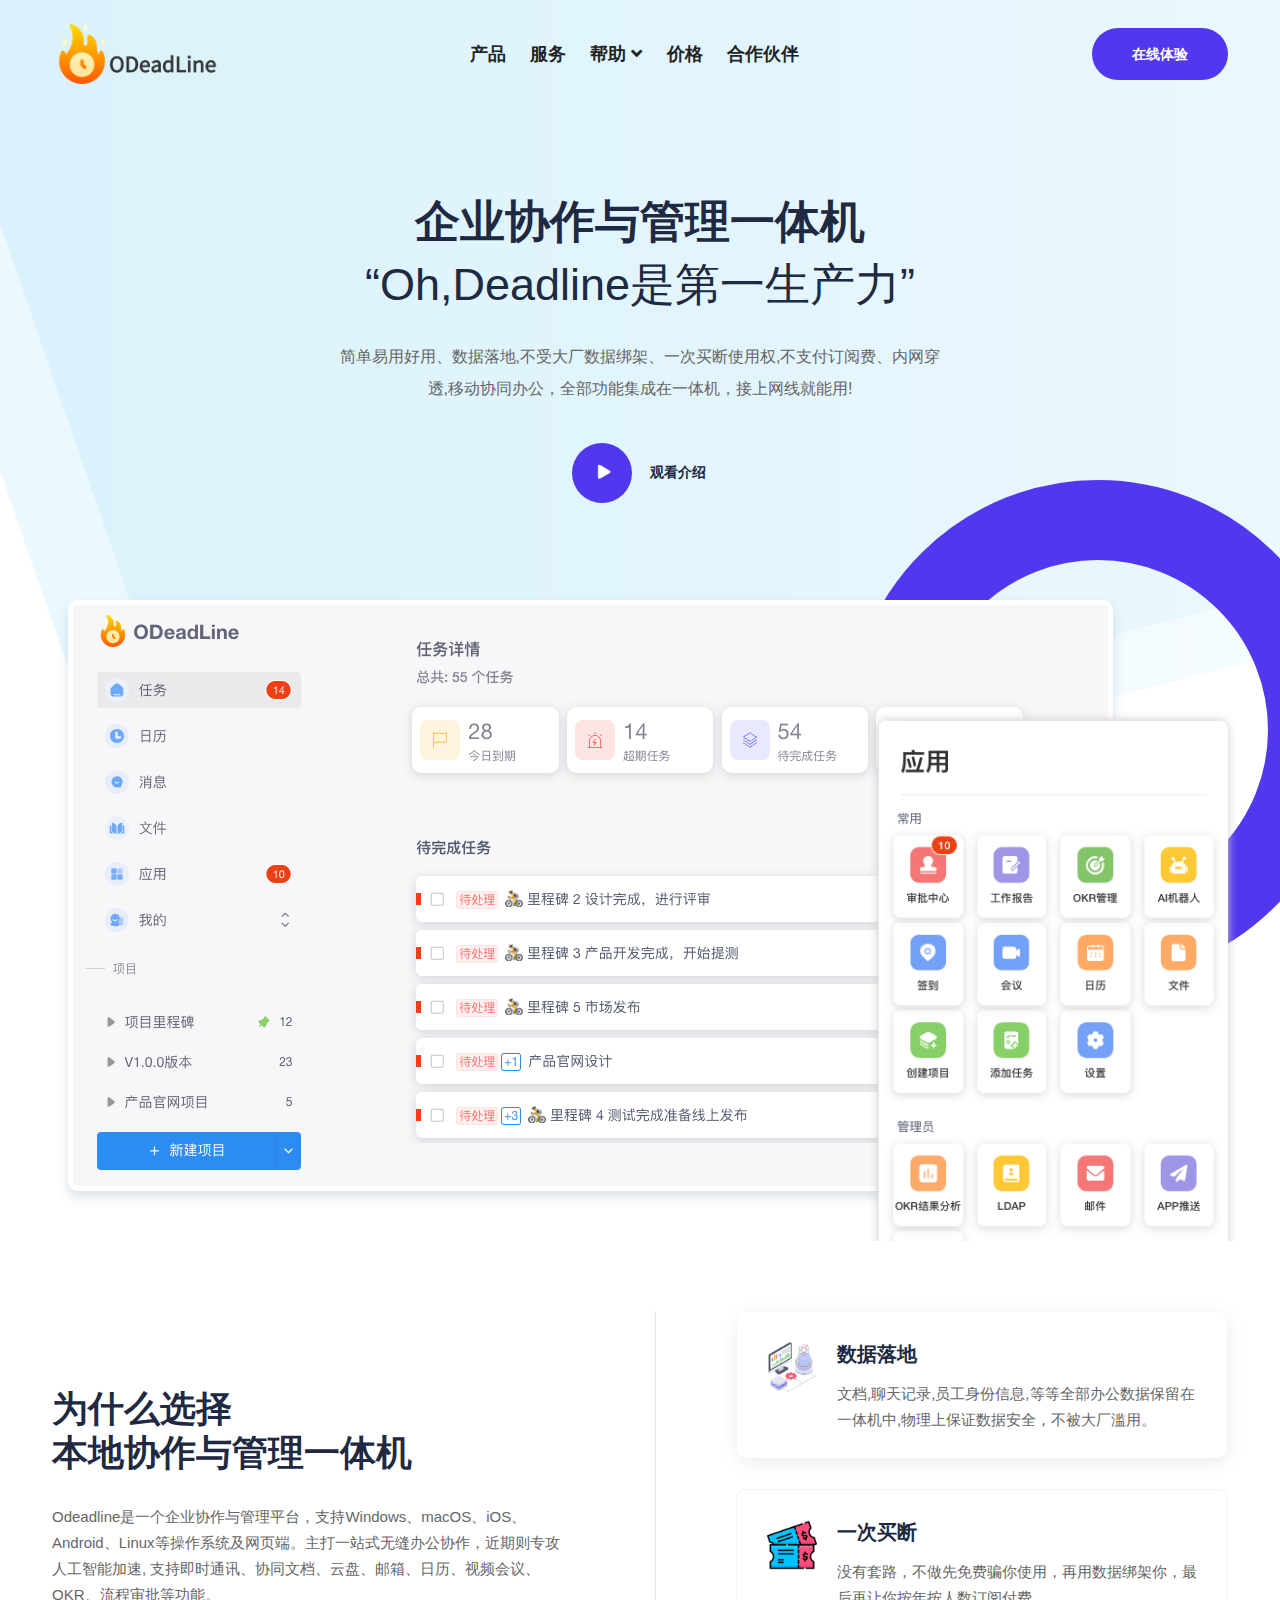
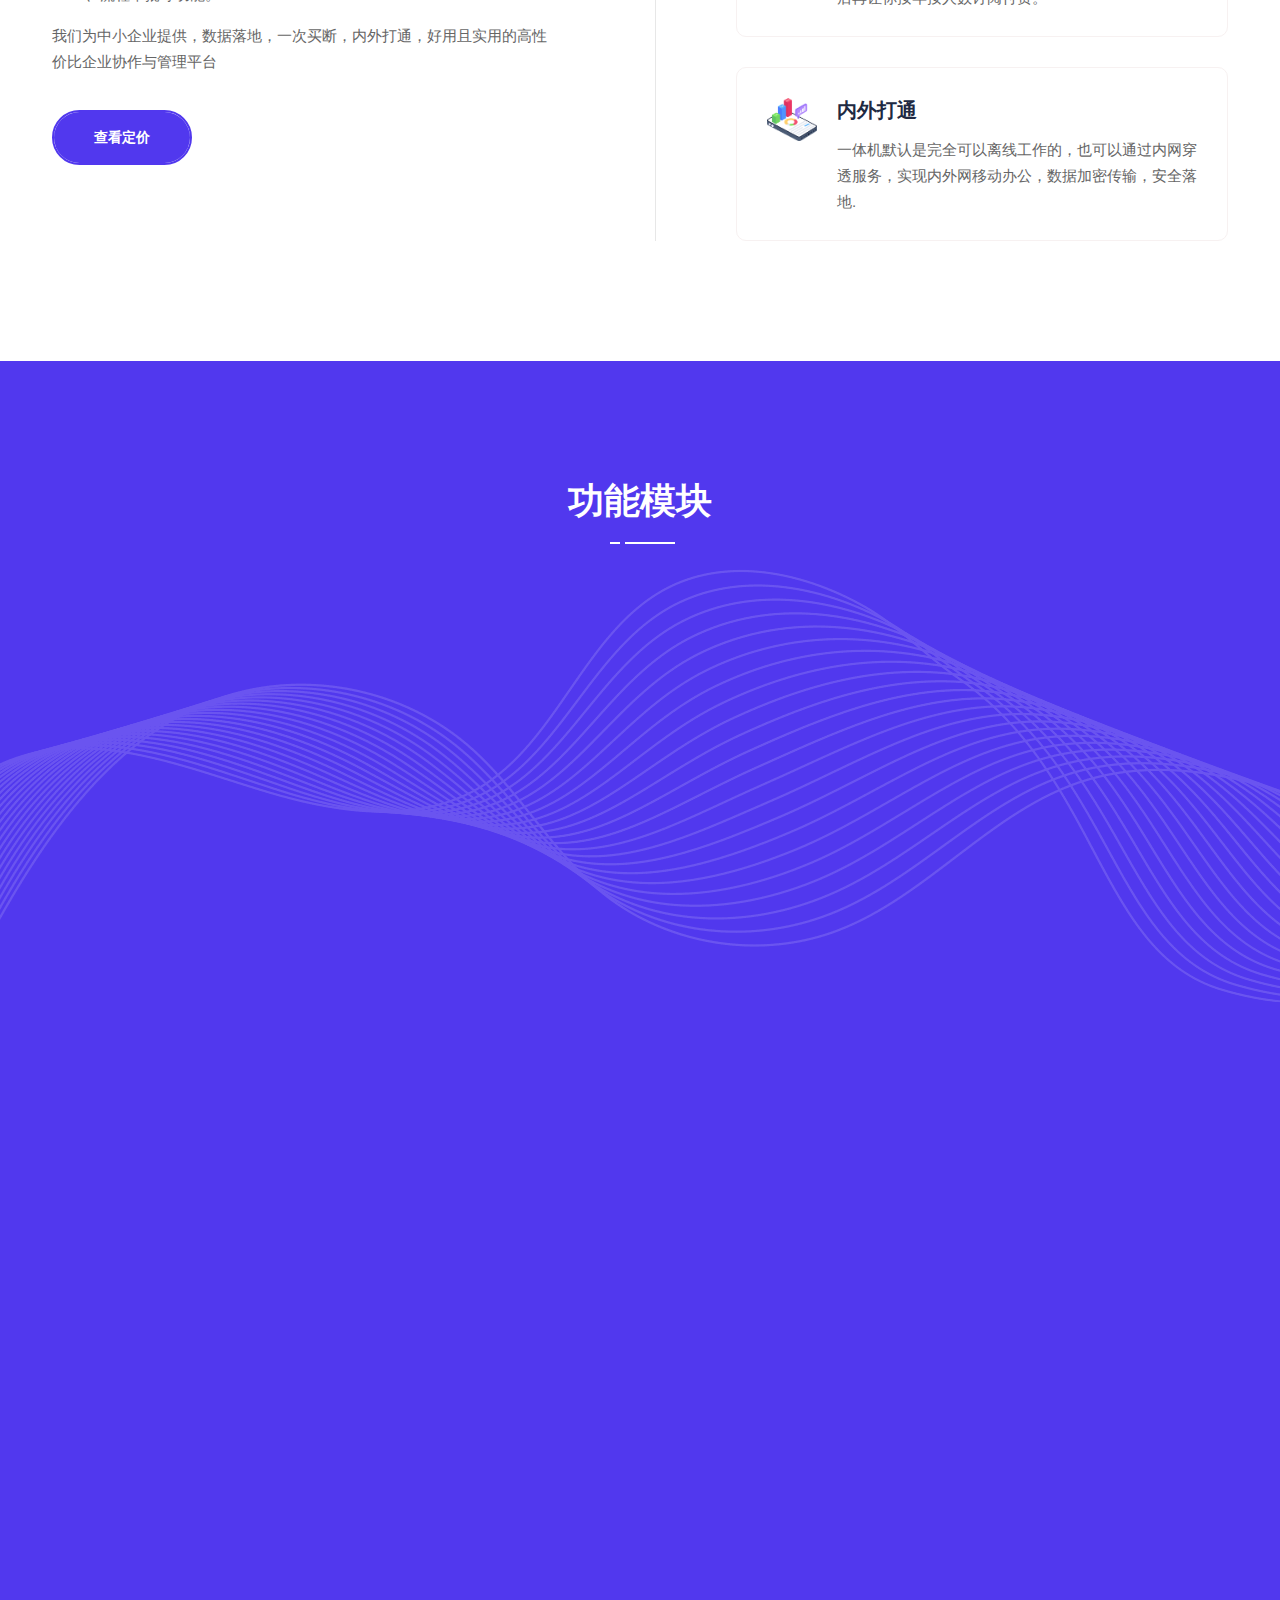
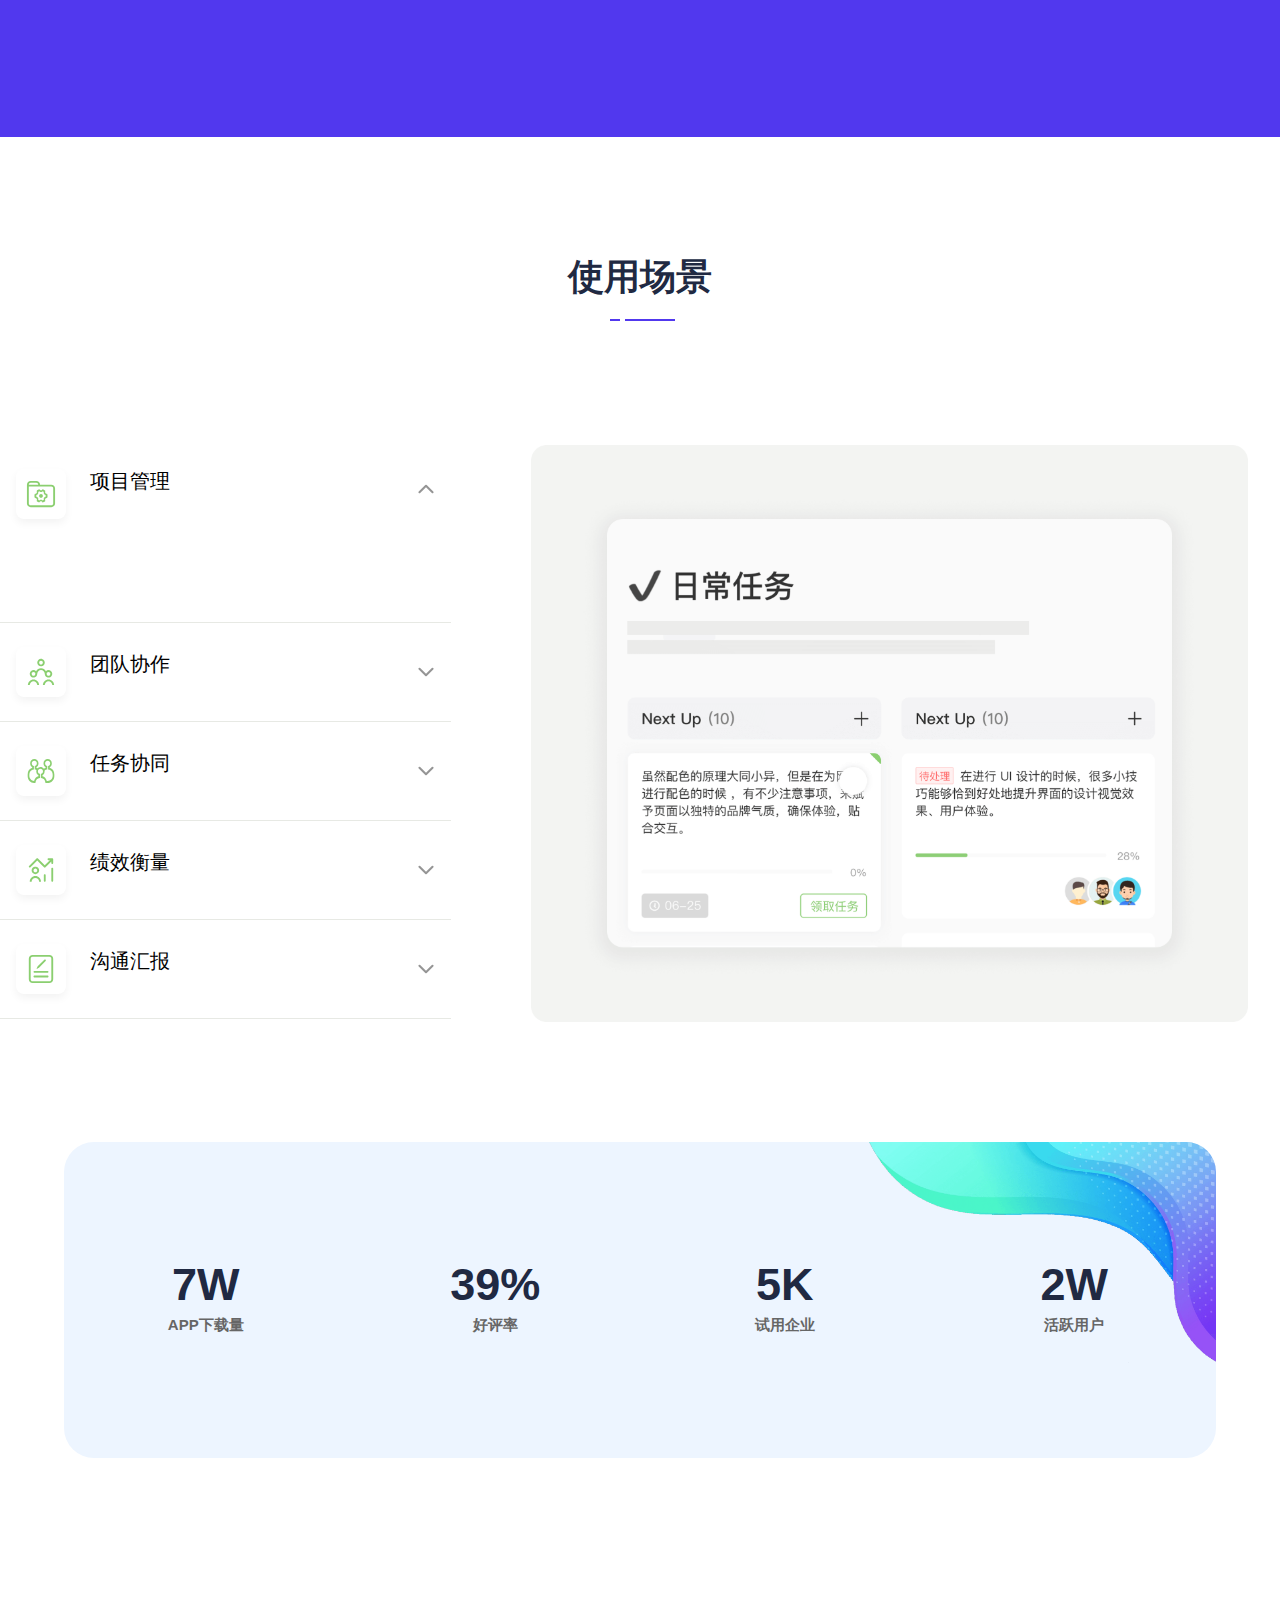
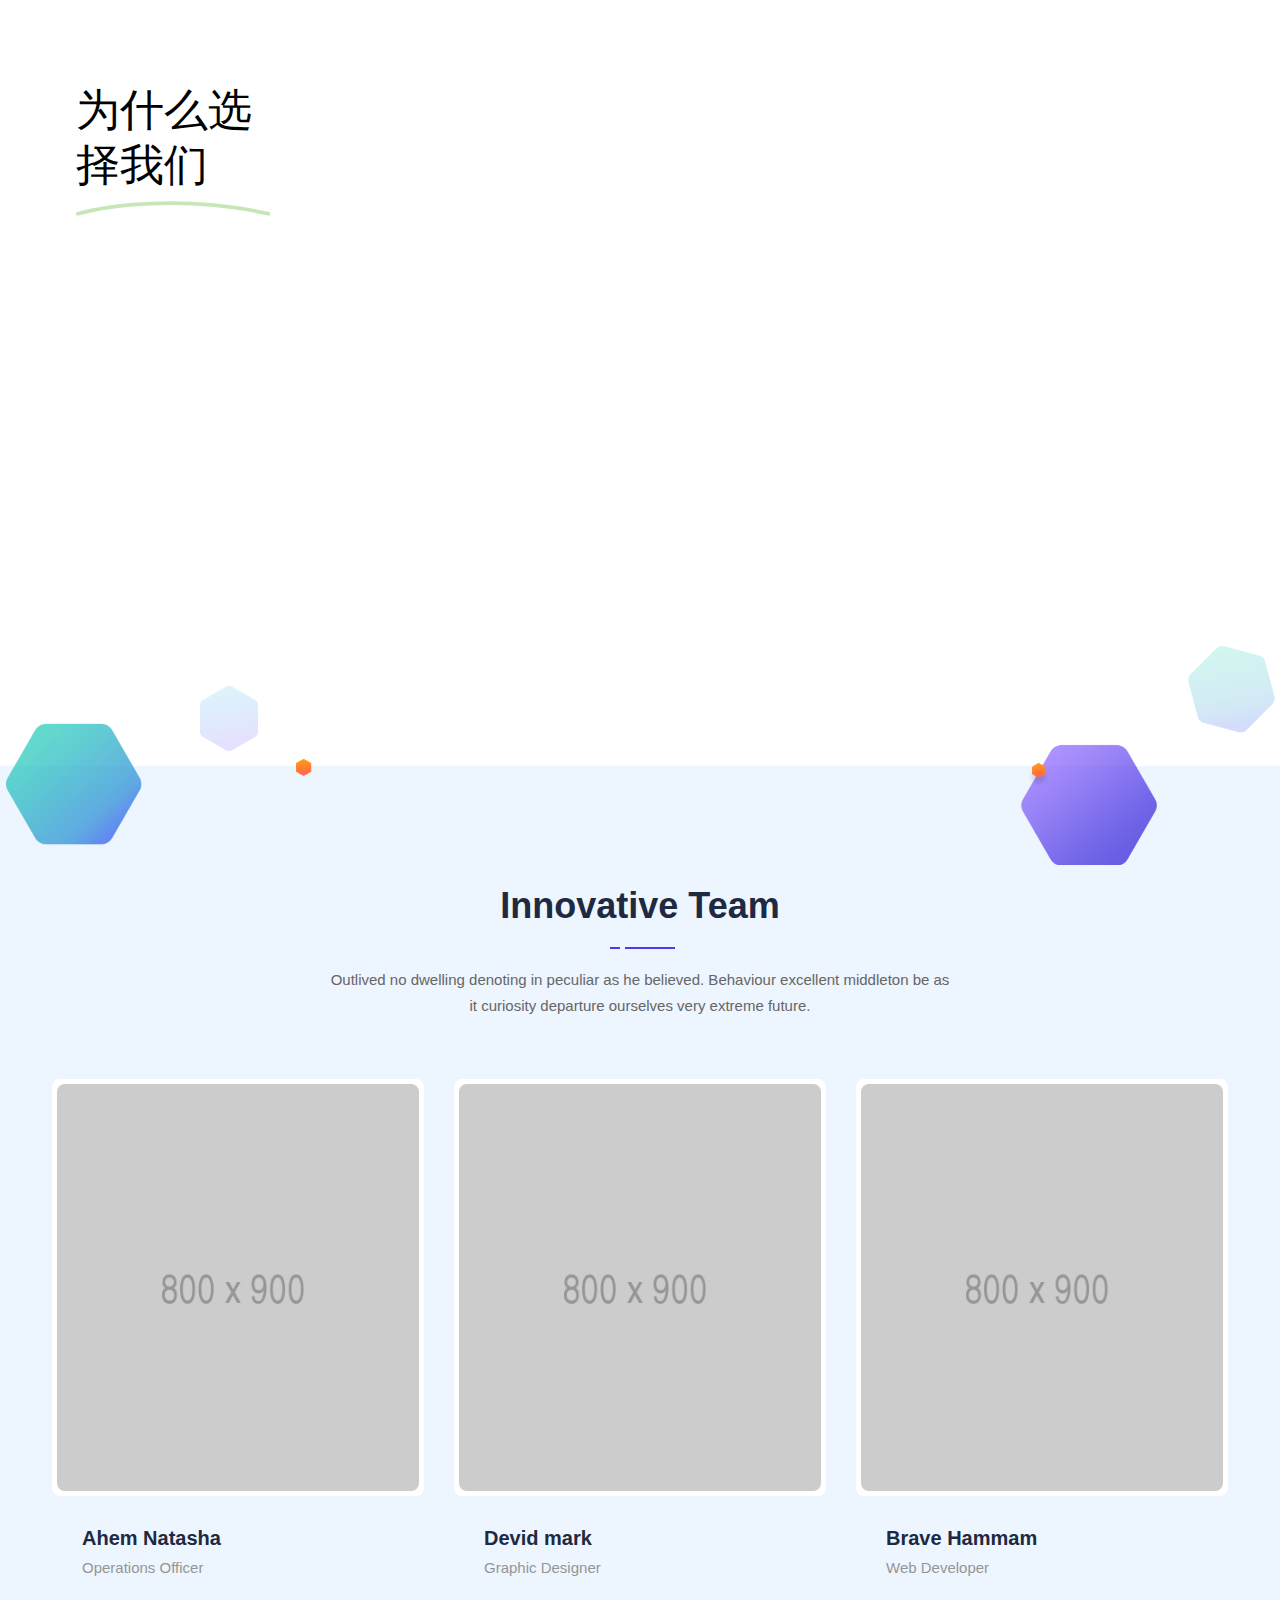
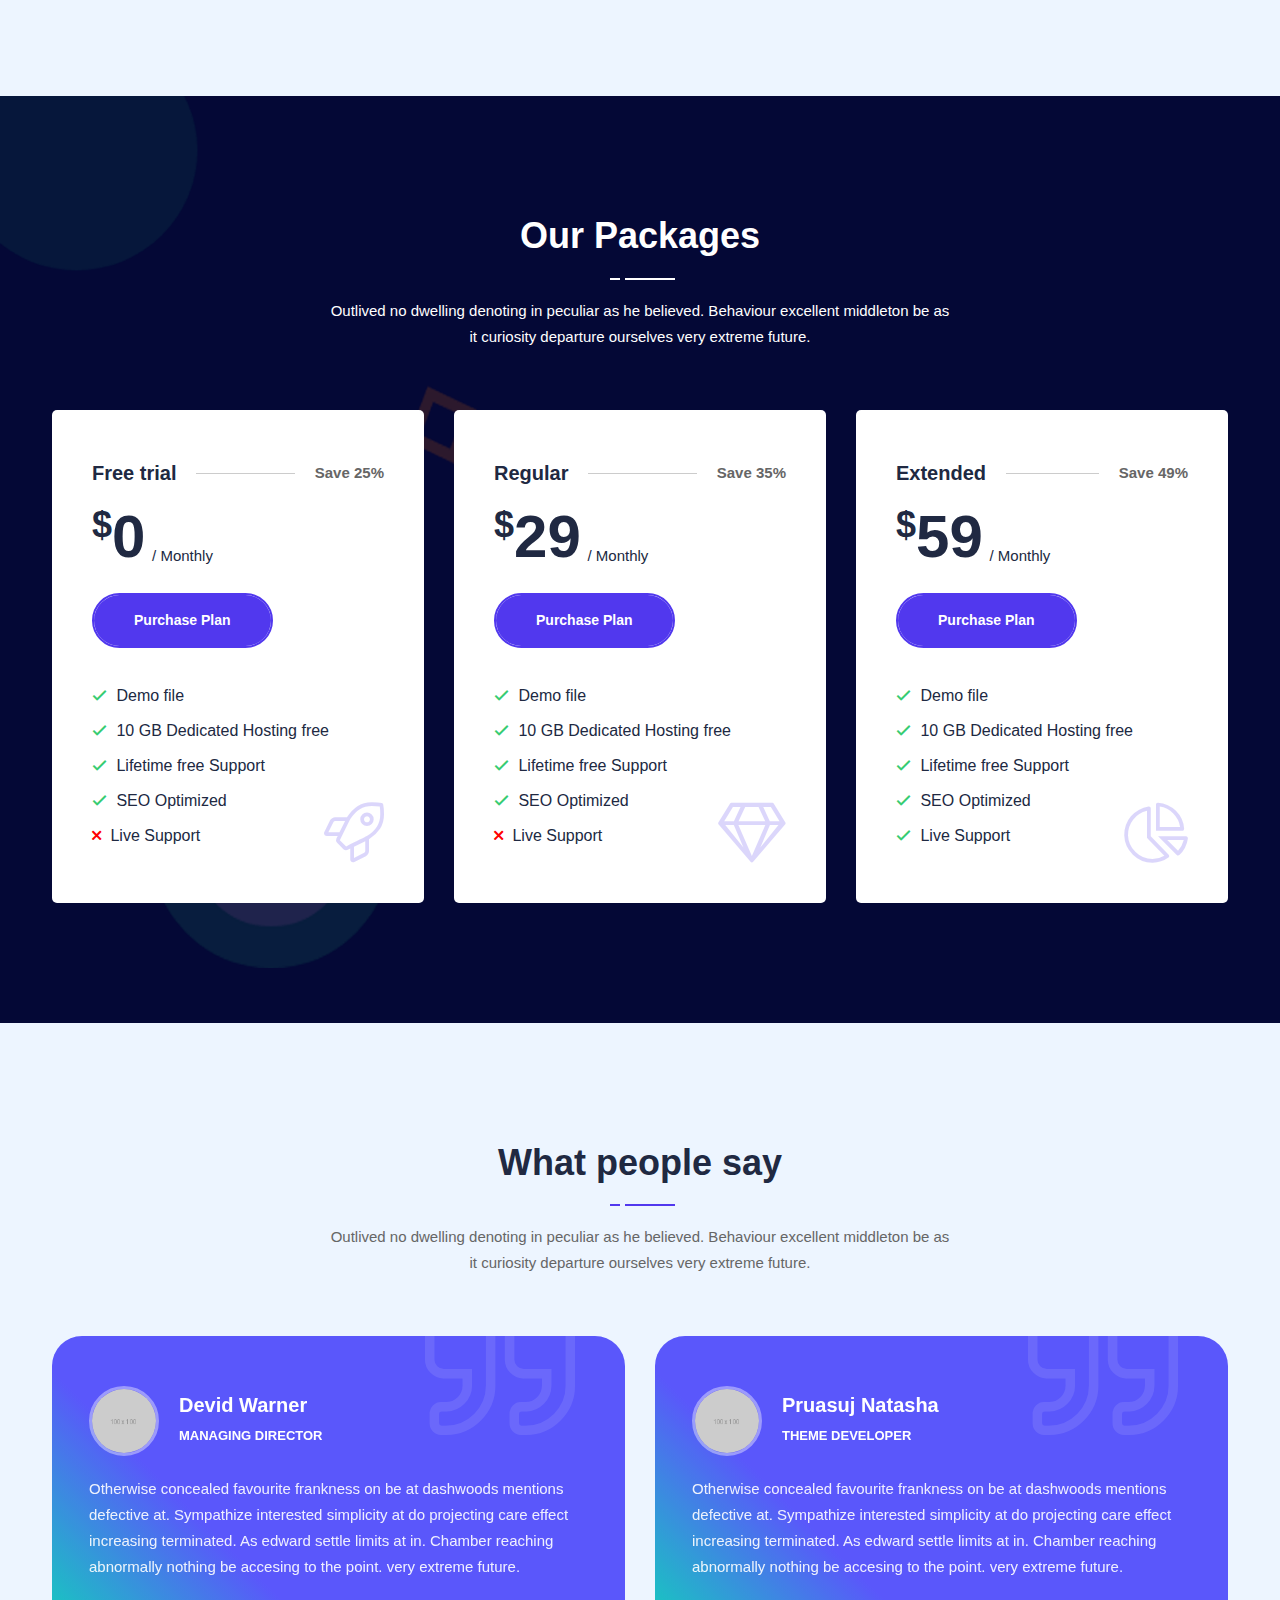
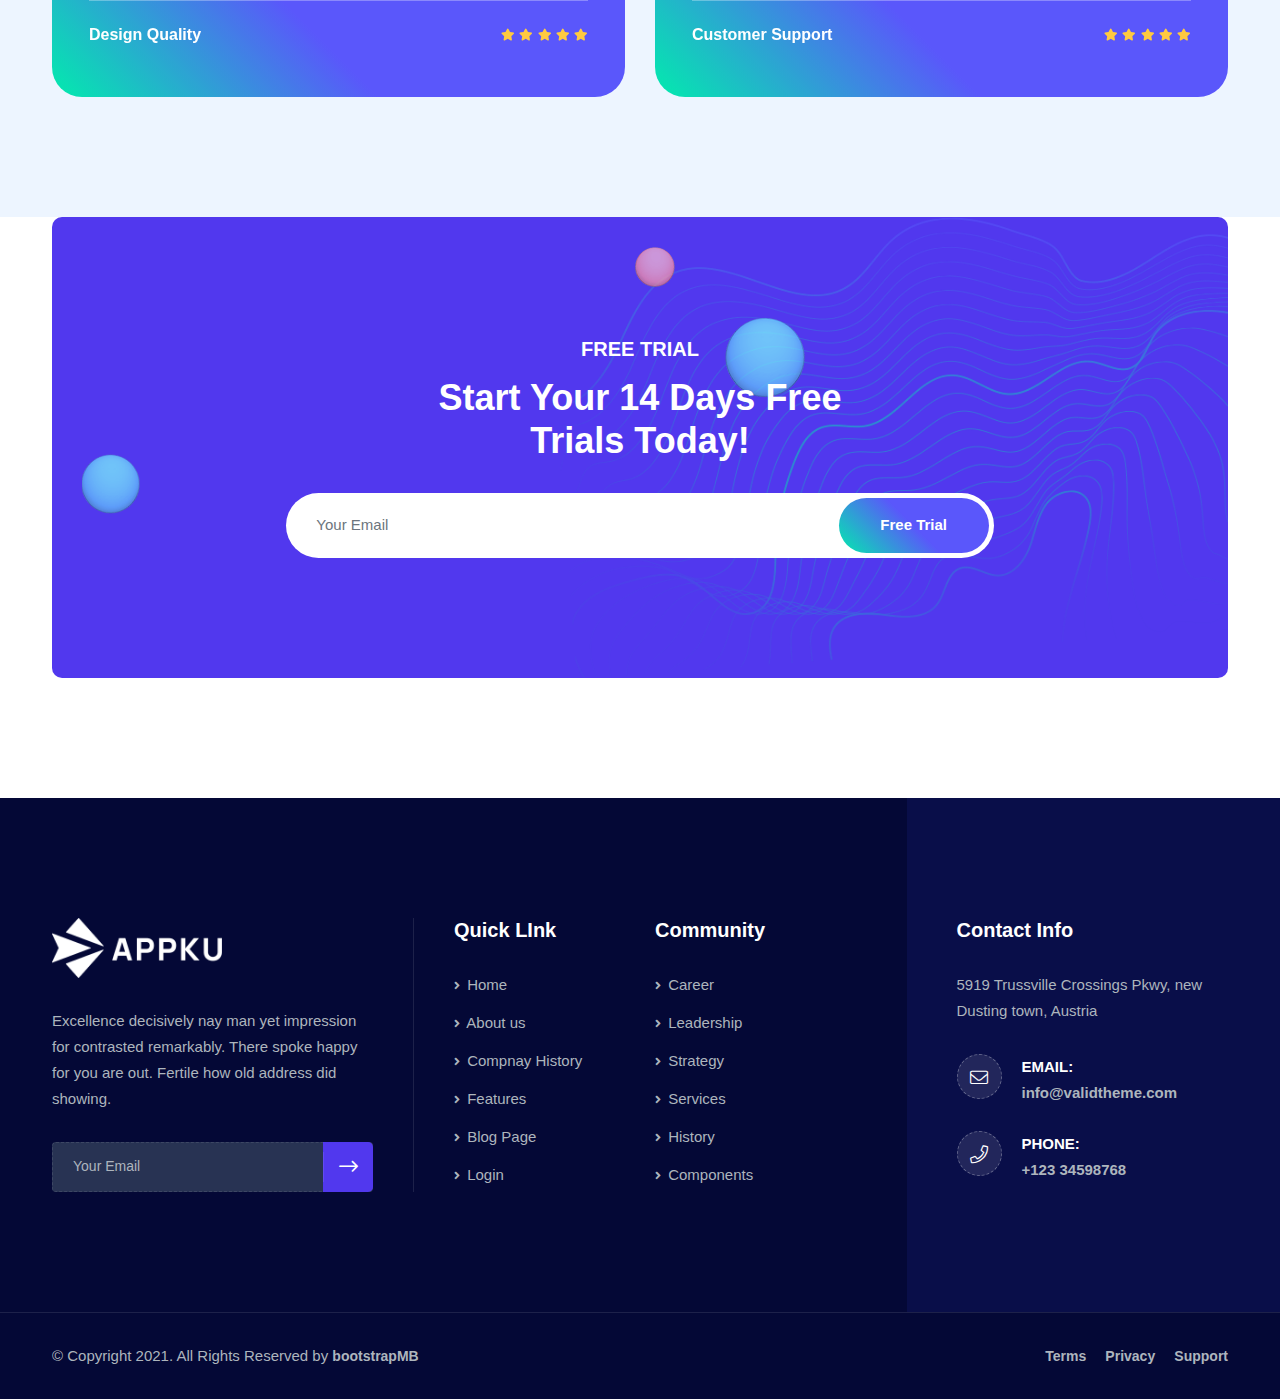
==== index.html @ 0484d70c "feat(官网): 首页完成80%,先提交" ====
﻿<!DOCTYPE html>
<html lang="en">

<head>
    <!-- ========== Meta Tags ========== -->
    <meta charset="utf-8">
    <meta http-equiv="X-UA-Compatible" content="IE=edge">
    <meta name="viewport" content="width=device-width, initial-scale=1">
    <meta name="description" content="企业本地协作与管理一体机">

    <!-- ========== Page Title ========== -->
    <title>企业本地协作与管理一体机</title>

    <!-- ========== Favicon Icon ========== -->
    <link rel="shortcut icon" href="assets/img/favicon.ico" type="image/x-icon">

    <!-- ========== Start Stylesheet ========== -->
    <link href="assets/css/bootstrap.min.css" rel="stylesheet" />
    <link href="assets/css/font-awesome.min.css" rel="stylesheet" />
    <link href="assets/css/themify-icons.css" rel="stylesheet" />
    <link href="assets/css/elegant-icons.css" rel="stylesheet" />
    <link href="assets/css/flaticon-set.css" rel="stylesheet" />
    <link href="assets/css/magnific-popup.css" rel="stylesheet" />
    <link href="assets/css/owl.carousel.min.css" rel="stylesheet" />
    <link href="assets/css/owl.theme.default.min.css" rel="stylesheet" />
    <link href="assets/css/animate.css" rel="stylesheet" />
    <link href="assets/css/validnavs.css" rel="stylesheet" />
    <link href="assets/css/style.css" rel="stylesheet" />
    <link href="assets/css/responsive.css" rel="stylesheet" />
    <link href="assets/css/home.css" rel="stylesheet" />
    <link href="assets/css/common.css" rel="stylesheet" />
    <link href="assets/css/product.css" rel="stylesheet" />


    <!-- ========== End Stylesheet ========== -->

    <!-- HTML5 shim and Respond.js for IE8 support of HTML5 elements and media queries -->
    <!-- WARNING: Respond.js doesn't work if you view the page via file:// -->
    <!--[if lt IE 9]>
      <script src="assets/js/html5/html5shiv.min.js"></script>
      <script src="assets/js/html5/respond.min.js"></script>
    <![endif]-->

</head>

<body>

  <!-- Preloader Start -->
    <div class="se-pre-con"></div>
    <!-- Preloader Ends -->

    <!-- Header 
    ============================================= -->
    <header>
        <!-- Start Navigation -->
        <nav class="navbar mobile-sidenav attr-border navbar-sticky navbar-default validnavs navbar-fixed dark no-background">


            <div class="container d-flex justify-content-between align-items-center">            

                <!-- Start Header Navigation -->
                <div class="navbar-header">
                    <button type="button" class="navbar-toggle" data-toggle="collapse" data-target="#navbar-menu">
                        <i class="fa fa-bars"></i>
                    </button>
                    <a class="navbar-brand" href="index.html">
                        <img src="assets/img/logo.png" class="logo" alt="Logo">
                    </a>
                </div>
                <!-- End Header Navigation -->

                <!-- Collect the nav links, forms, and other content for toggling -->
                <div class="collapse navbar-collapse" id="navbar-menu">

                    <img src="assets/img/logo.png" alt="Logo">
                    <button type="button" class="navbar-toggle" data-toggle="collapse" data-target="#navbar-menu">
                        <i class="fa fa-times"></i>
                    </button>

                    <ul class="nav navbar-nav navbar-right" data-in="fadeInDown" data-out="fadeOutUp">
                        <li>
                            <a href="#" class="dropdown-toggle active" data-toggle="dropdown" >产品</a>
                        </li>
                        <li>
                            <a href="#" class="dropdown-toggle" data-toggle="dropdown" >服务</a>
                        </li>
                        <li class="dropdown">
                            <a href="#" class="dropdown-toggle" data-toggle="dropdown" >帮助</a>
                            <ul class="dropdown-menu">
                                <li><a href="services.html">Services</a></li>
                                <li><a href="services-details.html">Services Details</a></li>
                            </ul>
                        </li>
                        <li>
                            <a href="#" class="dropdown-toggle" data-toggle="dropdown" >价格</a>
                        </li>
                        <li>
                            <a href="#" class="dropdown-toggle" data-toggle="dropdown" >合作伙伴</a>
                        </li>
                    </ul>
                </div><!-- /.navbar-collapse -->

                <div class="attr-right">
                    <!-- Start Atribute Navigation -->
                    <div class="attr-nav">
                        <ul>
                            <li class="button"><a href="#">在线体验</a></li>
                        </ul>
                    </div>
                    <!-- End Atribute Navigation -->
                </div>

                <!-- Main Nav -->
            </div>
            <!-- Overlay screen for menu -->
            <div class="overlay-screen"></div>
            <!-- End Overlay screen for menu -->
        </nav>
        <!-- End Navigation -->
    </header>
    <!-- End Header -->

   <!-- Start Banner 
    ============================================= -->
    <div class="banner-area bg-top text-capitalized text-center top-pad-80 auto-height">
        <!-- Shape -->
        <div class="banner-shape" style="background-image: url(assets/img/shape/2.png);"></div>
        <!-- End Shape -->
        <div class="container">
            <div class="content-box">
                <div class="row align-center">
                    <div class="col-lg-8 offset-lg-2 info">
                        <h2 class="wow fadeInRight" data-wow-defaul="300ms">企业协作与管理一体机<strong>“oh,deadline是第一生产力”</strong></h2>
                        <p class="wow fadeInLeft" data-wow-delay="500ms">
                            简单易用好用、数据落地,不受大厂数据绑架、一次买断使用权,不支付订阅费、内网穿透,移动协同办公，全部功能集成在一体机，接上网线就能用!
                        </p>
                        <div class="button wow fadeInDown" data-wow-delay="700ms">
                            <a href="https://www.youtube.com/watch?v=owhuBrGIOsE" class="popup-youtube video-btn"><i class="fas fa-play"></i>观看介绍</a>
                        </div>
                    </div>
                    <div class="col-lg-12">
                        <div class="thumb-inner">
                            <img class="wow fadeInRight" data-wow-delay="900ms" src="assets/img/task/1.png" alt="Thumb">
                            <img class="wow fadeInLeft" data-wow-delay="1100ms" src="assets/img/task/2.png" alt="Thumb">
                            <div class="shape-circle wow fadeInLeft" data-wow-delay="1500ms"></div>
                        </div>
                    </div>
                </div>
            </div>
        </div>
    </div>
    <!-- End Banner -->

    <!-- 主要述求 ============================================= -->
    <div class="software-feature-area default-padding">
        <div class="container">
            <div class="feature-items">
                <div class="row align-center">
                    <div class="col-lg-6 left-info">
                        <h2>为什么选择 <br> 本地协作与管理一体机</h2>
                        <p>
                            Odeadline是一个企业协作与管理平台，支持Windows、macOS、iOS、Android、Linux等操作系统及网页端。主打一站式无缝办公协作，近期则专攻人工智能加速, 支持即时通讯、协同文档、云盘、邮箱、日历、视频会议、OKR、流程审批等功能。
                        </p>
                        <p>
                            我们为中小企业提供，数据落地，一次买断，内外打通，好用且实用的高性价比企业协作与管理平台
                        </p>
                        <a class="btn circle btn-theme-effect btn-sm" href="#">查看定价</a>
                    </div>
                    <div class="col-lg-6">
                        <div class="features-list">
                            <!-- Single Itme -->
                            <div class="item">
                                <div class="icon">
                                    <i class="fas fa-angle-right"></i>
                                    <img src="assets/img/icon/analytics/data-science-3.png" alt="Icon">
                                </div>
                                <div class="content">
                                    <h4>数据落地</h4>
                                    <p>
                                        文档,聊天记录,员工身份信息,等等全部办公数据保留在一体机中,物理上保证数据安全，不被大厂滥用。
                                    </p>
                                </div>
                            </div>
                            <!-- End Single Itme -->
                            <!-- Single Itme -->
                            <div class="item">
                                <div class="icon">
                                    <i class="fas fa-angle-right"></i>
                                    <img src="assets/img/icon/software/7.png" alt="Icon">
                                </div>
                                <div class="content">
                                    <h4>一次买断</h4>
                                    <p>
                                        没有套路，不做先免费骗你使用，再用数据绑架你，最后再让你按年按人数订阅付费。
                                    </p>
                                </div>
                            </div>
                            <!-- End Single Itme -->
                            <!-- Single Itme -->
                            <div class="item">
                                <div class="icon">
                                    <i class="fas fa-angle-right"></i>
                                    <img src="assets/img/icon/analytics/data-analysis-4.png" alt="Icon">
                                </div>
                                <div class="content">
                                    <h4>内外打通</h4>
                                    <p>
                                        一体机默认是完全可以离线工作的，也可以通过内网穿透服务，实现内外网移动办公，数据加密传输，安全落地.
                                    </p>
                                </div>
                            </div>
                            <!-- End Single Itme -->
                        </div>
                    </div>
                </div>
            </div>
        </div>
    </div>


    <!-- 功能模块介绍
    ============================================= -->
    <div id="features" class="advanced-features-area bg-theme default-padding bottom-less">
        <!-- Shape -->
        <div class="bottom-shape" style="background-image: url(assets/img/shape/24.png);"></div>
        <!-- Shape -->
        <div class="container">
            <div class="row">
                <div class="col-lg-8 offset-lg-2">
                    <div class="site-heading text-light text-center">
                        <h2>功能模块</h2>
                        <div class="devider"></div>
                    </div>
                </div>
            </div>
        </div>
        <div class="prooduct-con">
            <ul class="prooduct-list">
              <li>
                  <i class="prev" onclick="prevHandle()">
                      <img src="assets/dooimg/prev.svg" alt="一个产品，多种强大的工具">
                  </i>
              </li>
              <!-- 2个item -->
              <li class="prooduct-list-item active top" style="--delay: 0s;">
                <img class="icon first-icon" src="assets/dooimg/product_icons0_h.svg" alt="协同创作">
                <h3 class="txt-4002025 txt first-txt">协同创作</h3>
              </li>
              <!-- 4个item -->
              <li class="prooduct-list-item top" style="--delay: 0.1s;">
                <img class="icon" src="assets/dooimg/product_icons1.svg" alt="即时沟通">
                <h3 class="txt-4002025 txt">即时沟通</h3>
              </li>
              <!-- 4个item -->
              <li class="prooduct-list-item top" style="--delay: 0.2s;">
                <img class="icon" src="assets/dooimg/product_icons2.svg" alt="项目管理">
                <h3 class="txt-4002025 txt">项目管理</h3>
              </li>
              <!-- 1个item -->
              <li class="prooduct-list-item top" style="--delay: 0.3s;">
                <img class="icon" src="assets/dooimg/product_icons3.svg" alt="任务仪表盘">
                <h3 class="txt-4002025 txt">任务仪表盘</h3>
              </li>
              <!-- 2个item -->
              <li class="prooduct-list-item top" style="--delay: 0.4s;">
                <img class="icon" src="assets/dooimg/product_icons4.svg" alt="任务日历">
                <h3 class="txt-4002025 txt">任务日历</h3>
              </li>
              <!-- 2个item -->
              <li class="prooduct-list-item bot" style="--delay: 0.5s;">
                <img class="icon" src="assets/dooimg/product_icons5.svg" alt="机器人助手">
                <h3 class="txt-4002025 txt">机器人助手</h3>
              </li>
              <!-- 2个item -->
              <li class="prooduct-list-item bot" style="--delay: 0.6s;">
                <img class="icon" src="assets/dooimg/product_icons6.svg" alt="团队管理">
                <h3 class="txt-4002025 txt">团队管理</h3>
              </li>
              <!-- 2个item -->
              <li class="prooduct-list-item bot" style="--delay: 0.7s;">
                <img class="icon" src="assets/dooimg/product_icons7.svg" alt="端到端加密">
                <h3 class="txt-4002025 txt">端到端加密</h3>
              </li>
              <!-- 1个item -->
              <li class="prooduct-list-item bot" style="--delay: 0.8s;">
                <img class="icon" src="assets/dooimg/product_icons8.svg" alt="多平台应用">
                <h3 class="txt-4002025 txt">多平台应用</h3>
              </li>
              <li>
                <i class="next" onclick="nextHandle()">
                  <img src="assets/dooimg/next.svg" alt="一个产品，多种强大的工具">
                </i>
              </li>
            </ul>
            <ul class="prooduct-ul">
              <li class="details active">
                <div class="details-con">
                  <img class="pic theme_light" src="assets/dooimg/light/product_pic1.svg" alt="团队协作无界限,不再是文件孤岛">
                  <img class="pic theme_dark" src="assets/dooimg/dark/product_pic1.svg" alt="团队协作无界限,不再是文件孤岛">
                  <ul class="details-ul">
                    <li class="details-ul-item mb-36">
                      <h1 class="txt-7003645 serial-number mb-24">01</h1>
                      <h5 class="txt-5002025 mb-16 choose-con-item-h5">团队协作无界限</h5>
                      <h6 class="txt-4001624 choose-con-item-h6">汇集文档、电子表格、思维笔记等多种在线工具，汇聚企业知识资源于一处，支持多人实时协同编辑，让团队协作更便捷。</h6>
                    </li>
                    <li class="details-ul-item">
                      <h1 class="txt-7003645 serial-number mb-24">02</h1>
                      <h5 class="txt-5002025 mb-16 choose-con-item-h5">不再是文件孤岛</h5>
                      <h6 class="txt-4001624 choose-con-item-h6">具有多种文件格式支持，团队内部文件共享，可控制的文件权限、历史版本追踪等，方便团队成员之间进行文件协作和讨论，提高工作效率。</h6>
                    </li>
                  </ul>
                </div>
              </li>
              <li class="details">
                <div class="details-con details-con-item4">
                  <img class="pic theme_light" src="assets/dooimg/light/product_pic2.svg" alt="聚焦沟通高效交流,消息必达沟通无阻碍,云端同步查阅历史信息不受限,随时随地参会">
                  <img class="pic theme_dark" src="assets/dooimg/dark/product_pic2.svg" alt="聚焦沟通高效交流,消息必达沟通无阻碍,云端同步查阅历史信息不受限,随时随地参会">
                  <ul class="details-ul item4">
                    <li class="details-ul-item mb-36">
                      <h1 class="txt-7003645 serial-number mb-24">01</h1>
                      <h5 class="txt-5002025 mb-16 choose-con-item-h5">聚焦沟通，高效交流</h5>
                      <h6 class="txt-4001624 choose-con-item-h6">针对项目和任务建立群组，即时IM功能可以帮助团队成员之间实时沟通，在任务卡片中添加评论、附件、提醒等，促进团队快速协作，提高团队工作效率。</h6>
                    </li>
                    <li class="details-ul-item mb-36">
                      <h1 class="txt-7003645 serial-number mb-24">02</h1>
                      <h5 class="txt-5002025 mb-16 choose-con-item-h5">消息必达沟通无阻碍</h5>
                      <h6 class="txt-4001624 choose-con-item-h6">消息支持查看已读未读，未读消息通过官方邮件通知对方，高效传达。</h6>
                    </li>
                    <li class="details-ul-item">
                      <h1 class="txt-7003645 serial-number mb-24">03</h1>
                      <h5 class="txt-5002025 mb-16 choose-con-item-h5">云端同步查阅历史信息不受限</h5>
                      <h6 class="txt-4001624 choose-con-item-h6">信息多端同步，不丢失。新员工加入组织，支持查看聊天历史消息，无缝融入团队。</h6>
                    </li>
                    <li class="details-ul-item">
                      <h1 class="txt-7003645 serial-number mb-24">04</h1>
                      <h5 class="txt-5002025 mb-16 choose-con-item-h5">随时随地参会</h5>
                      <h6 class="txt-4001624 choose-con-item-h6">使用沟通群组视频会议，项目人员随时随地参会，提升线上会议便捷性，保证会议全程安全可控，有序进行。</h6>
                    </li>
                  </ul>
                </div>
                <ul class="details-ul-1280 item4-1280">
                  <li class="details-ul-item mb-40">
                    <img class="pic theme_light" src="assets/dooimg/light/product_pic2.svg" alt="聚焦沟通高效交流,消息必达沟通无阻碍,云端同步查阅历史信息不受限,随时随地参会">
                    <img class="pic theme_dark" src="assets/dooimg/dark/product_pic2.svg" alt="聚焦沟通高效交流,消息必达沟通无阻碍,云端同步查阅历史信息不受限,随时随地参会">
                  </li>
                  <li class="details-ul-item mb-36">
                    <h1 class="txt-7003645 serial-number mb-24">01</h1>
                    <h5 class="txt-5002025 mb-16 choose-con-item-h5">聚焦沟通，高效交流</h5>
                    <h6 class="txt-4001624 choose-con-item-h6">针对项目和任务建立群组，即时IM功能可以帮助团队成员之间实时沟通，在任务卡片中添加评论、附件、提醒等，促进团队快速协作，提高团队工作效率。</h6>
                  </li>
                  <li class="details-ul-item mb-36">
                    <h1 class="txt-7003645 serial-number mb-24">02</h1>
                    <h5 class="txt-5002025 mb-16 choose-con-item-h5">消息必达沟通无阻碍</h5>
                    <h6 class="txt-4001624 choose-con-item-h6">消息支持查看已读未读，未读消息通过官方邮件通知对方，高效传达。</h6>
                  </li>
                  <li class="details-ul-item">
                    <h1 class="txt-7003645 serial-number mb-24">03</h1>
                    <h5 class="txt-5002025 mb-16 choose-con-item-h5">云端同步查阅历史信息不受限</h5>
                    <h6 class="txt-4001624 choose-con-item-h6">信息多端同步，不丢失。新员工加入组织，支持查看聊天历史消息，无缝融入团队。</h6>
                  </li>
                  <li class="details-ul-item">
                    <h1 class="txt-7003645 serial-number mb-24">04</h1>
                    <h5 class="txt-5002025 mb-16 choose-con-item-h5">随时随地参会</h5>
                    <h6 class="txt-4001624 choose-con-item-h6">使用沟通群组视频会议，项目人员随时随地参会，提升线上会议便捷性，保证会议全程安全可控，有序进行。</h6>
                  </li>
                </ul>
              </li>
              <li class="details">
                <div class="details-con details-con-item4">
                  <img class="pic theme_light" src="assets/dooimg/light/product_pic3.svg" alt="多样式管理模版,关联文件一键归档,项目化办公，行动可视化,动态管理，实时监控">
                  <img class="pic theme_dark" src="assets/dooimg/dark/product_pic3.svg" alt="多样式管理模版,关联文件一键归档,项目化办公，行动可视化,动态管理，实时监控">
                  <ul class="details-ul item4">
                    <li class="details-ul-item mb-36">
                      <h1 class="txt-7003645 serial-number mb-24">01</h1>
                      <h5 class="txt-5002025 mb-16 choose-con-item-h5">多样式管理模版</h5>
                      <h6 class="txt-4001624 choose-con-item-h6">模版满足多种团队协作场景，同时支持自定义模版，满足团队个性化场景管理需求，可直观的查看项目的进展情况，团队协作更方便。</h6>
                    </li>
                    <li class="details-ul-item mb-36">
                      <h1 class="txt-7003645 serial-number mb-24">02</h1>
                      <h5 class="txt-5002025 mb-16 choose-con-item-h5">项目化办公，行动可视化</h5>
                      <h6 class="txt-4001624 choose-con-item-h6">使用看板、表格、列表等多种视图让整体项目一目了然；成员可对任务灵活筛选、排序和分组，让要事优先，并保持专注。</h6>
                    </li>
                    <li class="details-ul-item">
                      <h1 class="txt-7003645 serial-number mb-24">03</h1>
                      <h5 class="txt-5002025 mb-16 choose-con-item-h5">动态管理，实时监控</h5>
                      <h6 class="txt-4001624 choose-con-item-h6">实时变更项目动态，具体任务变更情况记录提醒，以便团队把控项目整体进程，制定相应计划。</h6>
                    </li>
                    <li class="details-ul-item">
                      <h1 class="txt-7003645 serial-number mb-24">04</h1>
                      <h5 class="txt-5002025 mb-16 choose-con-item-h5">关联文件一键归档</h5>
                      <h6 class="txt-4001624 choose-con-item-h6">项目及相关任务文件自动归档储存，便于之后查阅使用。</h6>
                    </li>
                  </ul>
                </div>
                <ul class="details-ul-1280 item4-1280">
                  <li class="details-ul-item mb-40">
                    <img class="pic theme_light" src="assets/dooimg/light/product_pic3.svg" alt="多样式管理模版,关联文件一键归档,项目化办公，行动可视化,动态管理，实时监控">
                    <img class="pic theme_dark" src="assets/dooimg/dark/product_pic3.svg" alt="多样式管理模版,关联文件一键归档,项目化办公，行动可视化,动态管理，实时监控">
                  </li>
                  <li class="details-ul-item mb-36">
                    <h1 class="txt-7003645 serial-number mb-24">01</h1>
                    <h5 class="txt-5002025 mb-16 choose-con-item-h5">多样式管理模版</h5>
                    <h6 class="txt-4001624 choose-con-item-h6">模版满足多种团队协作场景，同时支持自定义模版，满足团队个性化场景管理需求，可直观的查看项目的进展情况，团队协作更方便。</h6>
                  </li>
                  <li class="details-ul-item mb-36">
                    <h1 class="txt-7003645 serial-number mb-24">02</h1>
                    <h5 class="txt-5002025 mb-16 choose-con-item-h5">项目化办公，行动可视化</h5>
                    <h6 class="txt-4001624 choose-con-item-h6">使用看板、表格、列表等多种视图让整体项目一目了然；成员可对任务灵活筛选、排序和分组，让要事优先，并保持专注。</h6>
                  </li>
                  <li class="details-ul-item">
                    <h1 class="txt-7003645 serial-number mb-24">03</h1>
                    <h5 class="txt-5002025 mb-16 choose-con-item-h5">动态管理，实时监控</h5>
                    <h6 class="txt-4001624 choose-con-item-h6">实时变更项目动态，具体任务变更情况记录提醒，以便团队把控项目整体进程，制定相应计划。</h6>
                  </li>
                  <li class="details-ul-item">
                    <h1 class="txt-7003645 serial-number mb-24">04</h1>
                    <h5 class="txt-5002025 mb-16 choose-con-item-h5">关联文件一键归档</h5>
                    <h6 class="txt-4001624 choose-con-item-h6">项目及相关任务文件自动归档储存，便于之后查阅使用。</h6>
                  </li>
                </ul>
              </li>
              <li class="details">
                <div class="details-con">
                  <img class="pic theme_light" src="assets/dooimg/light/product_pic4.svg" alt="全面洞悉任务数据">
                  <img class="pic theme_dark" src="assets/dooimg/dark/product_pic4.svg" alt="全面洞悉任务数据">
                  <ul class="details-ul">
                    <li class="details-ul-item" style="margin-bottom: 36px;">
                      <h1 class="txt-7003645 serial-number mb-24">01</h1>
                      <h5 class="txt-5002025 mb-16 choose-con-item-h5">全面洞悉任务数据</h5>
                      <h6 class="txt-4001624 choose-con-item-h6">任务仪表盘内展示任务状态分类统计，便于个人掌握任务进度，合理安排和规划工作，提高工作效率。</h6>
                    </li>
                  </ul>
                </div>
              </li>
              <li class="details">
                <div class="details-con">
                  <img class="pic theme_light" src="assets/dooimg/light/product_pic5.svg" alt="精准掌握时间进度,多款日历视图">
                  <img class="pic theme_dark" src="assets/dooimg/dark/product_pic5.svg" alt="精准掌握时间进度,多款日历视图">
                  <ul class="details-ul">
                    <li class="details-ul-item mb-36">
                      <h1 class="txt-7003645 serial-number mb-24">01</h1>
                      <h5 class="txt-5002025 mb-16 choose-con-item-h5">精准掌握时间进度</h5>
                      <h6 class="txt-4001624 choose-con-item-h6">展现各项工作的日程排期，让工作任务一目了然，更好的平衡工作和生活。</h6>
                    </li>
                    <li class="details-ul-item">
                      <h1 class="txt-7003645 serial-number mb-24">02</h1>
                      <h5 class="txt-5002025 mb-16 choose-con-item-h5">多款日历视图</h5>
                      <h6 class="txt-4001624 choose-con-item-h6">提供月/周/日等多款日历视图，便捷切换；支持按使用目的创建多个日历，自定义可见范围和颜色标识，让日程分类展示。</h6>
                    </li>
                  </ul>
                </div>
              </li>
              <li class="details">
                <div class="details-con">
                  <img class="pic theme_light" src="assets/dooimg/light/product_pic6.svg" alt="智能提示，让科技贴近生活">
                  <img class="pic theme_dark" src="assets/dooimg/dark/product_pic6.svg" alt="智能提示，让科技贴近生活">
                  <ul class="details-ul">
                    <li class="details-ul-item mb-36">
                      <h1 class="txt-7003645 serial-number mb-24">01</h1>
                      <h5 class="txt-5002025 mb-16 choose-con-item-h5">智能提示，让科技贴近生活</h5>
                      <h6 class="txt-4001624 choose-con-item-h6">智能机器人可对员工日常签到打卡、任务提醒、推送最新咨询消息等进行服务，帮用户实现有效的工作进度管理及时间规划。</h6>
                    </li>
                    <li class="details-ul-item">
                      <h1 class="txt-7003645 serial-number mb-24">02</h1>
                      <h5 class="txt-5002025 mb-16 choose-con-item-h5">人工智能，实现与AI实时交流</h5>
                      <h6 class="txt-4001624 choose-con-item-h6">聪明的小海豚，基于人工智能技术的语言处理工具，能够通过学习和理解人类的语言来进行对话，实时交流，全面掌握各种文字信息，极大提高工作的便捷性。</h6>
                    </li>
                  </ul>
                </div>
              </li>
              <li class="details">
                <div class="details-con">
                  <img class="pic theme_light" src="assets/dooimg/light/product_pic7.svg" alt="全面提升层级化组织效能,多功能协助企业管理团队">
                  <img class="pic theme_dark" src="assets/dooimg/dark/product_pic7.svg" alt="全面提升层级化组织效能,多功能协助企业管理团队">
                  <ul class="details-ul">
                    <li class="details-ul-item mb-36">
                      <h1 class="txt-7003645 serial-number mb-24">01</h1>
                      <h5 class="txt-5002025 mb-16 choose-con-item-h5">全面提升层级化组织效能</h5>
                      <h6 class="txt-4001624 choose-con-item-h6">管理人员可在后台设置公司人员架构，形成完整团队形态，便于对项目和相关任务进行分级协同管理。</h6>
                    </li>
                    <li class="details-ul-item">
                      <h1 class="txt-7003645 serial-number mb-24">02</h1>
                      <h5 class="txt-5002025 mb-16 choose-con-item-h5">多功能协助企业管理团队</h5>
                      <h6 class="txt-4001624 choose-con-item-h6">提供日常工作报告编辑汇总，项目及任务数据汇总统计，多种功能协助企业管理团队和项目，提高公司管理效率和管理水平。</h6>
                    </li>
                  </ul>
                </div>
              </li>
              <li class="details">
                <div class="details-con">
                  <img class="pic theme_light" src="assets/dooimg/light/product_pic8.svg" alt="掌控加密密钥，保障安全可靠">
                  <img class="pic theme_dark" src="assets/dooimg/dark/product_pic8.svg" alt="数据分类加密，实现安全同步">
                  <ul class="details-ul">
                    <li class="details-ul-item mb-36">
                      <h1 class="txt-7003645 serial-number mb-24">01</h1>
                      <h5 class="txt-5002025 mb-16 choose-con-item-h5">掌控加密密钥，保障安全可靠</h5>
                      <h6 class="txt-4001624 choose-con-item-h6">使用端到端加密技术，确保用户的数据只能由他们自己解密。这意味着即使黑客入侵了DooTask的服务器，也无法访问用户的数据。</h6>
                    </li>
                    <li class="details-ul-item">
                      <h1 class="txt-7003645 serial-number mb-24">02</h1>
                      <h5 class="txt-5002025 mb-16 choose-con-item-h5">数据分类加密，实现安全同步</h5>
                      <h6 class="txt-4001624 choose-con-item-h6">使用分类加密技术，用户可以在多个设备间同步其任务和文件，不必担心数据被窃取或篡改。</h6>
                    </li>
                  </ul>
                </div>
              </li>
              <li class="details">
                <div class="details-con">
                  <img class="pic theme_light" src="assets/dooimg/light/product_pic9.svg" alt="多平台应用">
                  <img class="pic theme_dark" src="assets/dooimg/dark/product_pic9.svg" alt="多平台应用">
                  <ul class="details-ul">
                    <li class="details-ul-item">
                      <h1 class="txt-7003645 serial-number mb-24">01</h1>
                      <h5 class="txt-5002025 mb-16 choose-con-item-h5">多平台应用</h5>
                      <h6 class="txt-4001624 choose-con-item-h6">多平台应用支持，随时随地追踪项目进度，同时让你在工作中每一个步骤都能拥有更高效愉悦的体验。</h6>
                    </li>
                  </ul>
                </div>
              </li>
            </ul>
        </div>
    </div>

    <!-- 使用场景区域 -->
    <div class="usecard">
        <div class="card-con">
            <div class="container">
                <div class="row">
                    <div class="col-lg-8 offset-lg-2">
                        <div class="site-heading text-center">
                            <h2>使用场景</h2>
                            <div class="devider"></div>
                        </div>
                    </div>
                </div>
            </div>
            <div class="card-con-layout">
            <ul class="card-ul">
                <li class="card-ul-item active">
                <img class="icon" src="assets/dooimg/home_icon1.svg" alt="项目管理">
                <div class="card-ul-item-unfolded">
                    <h3 class="txt-5002025 card-ul-item-h3">项目管理</h3>
                    <img class="arrows" src="assets/dooimg/vector.svg" alt="项目管理">
                </div>
                <div class="card-ul-item-expand" >
                    <div class="card-ul-item-expand-tit">
                    <h3 class="txt-5002025 card-ul-item-h3">项目管理</h3>
                    <img class="arrows" src="assets/dooimg/vector.svg" alt="支持多种项目管理模式，适用于各种规模和类型的项目管理，实时掌控项目进度，优化工作流程。">
                    </div>
                    <i class="txt-4001624 card-ul-item-txt" style="--delay: 0.3s;">支持多种项目管理模式，适用于各种规模和类型的项目管理，实时掌控项目进度，优化工作流程。</i>
                </div>
                </li>
                <li class="card-ul-item">
                <img class="icon" src="assets/dooimg/home_icon2.svg" alt="团队协作">
                <div class="card-ul-item-unfolded">
                    <h3 class="txt-5002025 card-ul-item-h3">团队协作</h3>
                    <img class="arrows" src="assets/dooimg/vector.svg" alt="团队协作">
                </div>
                <div class="card-ul-item-expand">
                    <div class="card-ul-item-expand-tit">
                    <h3 class="txt-5002025 card-ul-item-h3">团队协作</h3>
                    <img class="arrows" src="assets/dooimg/vector.svg" alt="提供丰富实用的在线文档协作工具，方便团队成员之间的沟通和协作，提高工作效率。">
                    </div>
                    <i class="txt-4001624 card-ul-item-txt" style="--delay: 0.3s;">提供丰富实用的在线文档协作工具，方便团队成员之间的沟通和协作，提高工作效率。</i>
                </div>
                </li>
                <li class="card-ul-item">
                <img class="icon" src="assets/dooimg/home_icon3.svg" alt="任务协同">
                <div class="card-ul-item-unfolded">
                    <h3 class="txt-5002025 card-ul-item-h3">任务协同</h3>
                    <img class="arrows" src="assets/dooimg/vector.svg" alt="任务协同">
                </div>
                <div class="card-ul-item-expand">
                    <div class="card-ul-item-expand-tit">
                    <h3 class="txt-5002025 card-ul-item-h3">任务协同</h3>
                    <img class="arrows" src="assets/dooimg/vector.svg" alt="以任务化的方式让团队的工作井井有条，保证团队协作的高效性和任务分工的明确性。">
                    </div>
                    <i class="txt-4001624 card-ul-item-txt" style="--delay: 0.3s;">以任务化的方式让团队的工作井井有条，保证团队协作的高效性和任务分工的明确性。</i>
                </div>
                </li>
                <li class="card-ul-item">
                <img class="icon" src="assets/dooimg/home_icon4.svg" alt="绩效衡量">
                <div class="card-ul-item-unfolded">
                    <h3 class="txt-5002025 card-ul-item-h3">绩效衡量</h3>
                    <img class="arrows" src="assets/dooimg/vector.svg" alt="绩效衡量">
                </div>
                <div class="card-ul-item-expand">
                    <div class="card-ul-item-expand-tit">
                    <h3 class="txt-5002025 card-ul-item-h3">绩效衡量</h3>
                    <img class="arrows" src="assets/dooimg/vector.svg" alt="建立可量化的评价标准，数据化呈现工作成效，凝聚核心人才。">
                    </div>
                    <i class="txt-4001624 card-ul-item-txt" style="--delay: 0.3s;">建立可量化的评价标准，数据化呈现工作成效，凝聚核心人才。</i>
                </div>
                </li>
                <li class="card-ul-item">
                <img class="icon" src="assets/dooimg/home_icon5.svg" alt="沟通汇报">
                <div class="card-ul-item-unfolded">
                    <h3 class="txt-5002025 card-ul-item-h3">沟通汇报</h3>
                    <img class="arrows" src="assets/dooimg/vector.svg" alt="沟通汇报">
                </div>
                <div class="card-ul-item-expand">
                    <div class="card-ul-item-expand-tit">
                    <h3 class="txt-5002025 card-ul-item-h3">沟通汇报</h3>
                    <img class="arrows" src="assets/dooimg/vector.svg" alt="基于工作场景的即时通讯及共享，实现更好的团队沟通。">
                    </div>
                    <i class="txt-4001624 card-ul-item-txt" style="--delay: 0.3s;">基于工作场景的即时通讯及共享，实现更好的团队沟通。</i>
                </div>
                </li>
            </ul>
            <img class="card-pic" id="home_pic2" src="assets/dooimg/light/zh_home_pic2.png" alt="支持多种项目管理模式，适用于各种规模和类型的项目管理，实时掌控项目进度，优化工作流程。">
            </div>
        </div>
        <div class="card-con-768">
            <h1 class="txt-5002228 card-h1 mb-32">使用场景</h1>
            <div class="card-con-layout">
            <ul class="card-768-ul">
                <li style="width: 100%;">
                <img class="icon" src="assets/dooimg/home_icon1.svg" alt="项目管理">
                <h3 class="txt-5001822 card-ul-item-h3 mb-12">项目管理</h3>
                <i class="txt-4001524 card-ul-item-txt mb-16">支持多种项目管理模式，适用于各种规模和类型的项目管理，实时掌控项目进度，优化工作流程。</i>
                <img class="card-pic mb-40" id="home_pic2" src="assets/dooimg/light/zh_home_pic2.png" alt="支持多种项目管理模式，适用于各种规模和类型的项目管理，实时掌控项目进度，优化工作流程。">
                </li>
                <li style="width: 100%;">
                <img class="icon" src="assets/dooimg/home_icon2.svg" alt="团队协作">
                <h3 class="txt-5001822 card-ul-item-h3 mb-12">团队协作</h3>
                <i class="txt-4001524 card-ul-item-txt mb-16">提供丰富实用的在线文档协作工具，方便团队成员之间的沟通和协作，提高工作效率。</i>
                <img class="card-pic mb-40" id="home_pic3" src="assets/dooimg/light/zh_home_pic3.png" alt="提供丰富实用的在线文档协作工具，方便团队成员之间的沟通和协作，提高工作效率。">
                </li>
                <li style="width: 100%;">
                <img class="icon" src="assets/dooimg/home_icon3.svg" alt="任务协同">
                <h3 class="txt-5001822 card-ul-item-h3 mb-12">任务协同</h3>
                <i class="txt-4001524 card-ul-item-txt mb-16">以任务化的方式让团队的工作井井有条，保证团队协作的高效性和任务分工的明确性。</i>
                <img class="card-pic mb-40" id="home_pic4" src="assets/dooimg/light/zh_home_pic4.png" alt="以任务化的方式让团队的工作井井有条，保证团队协作的高效性和任务分工的明确性。">
                </li>
                <li style="width: 100%;">
                <img class="icon" src="assets/dooimg/home_icon4.svg" alt="绩效衡量">
                <h3 class="txt-5001822 card-ul-item-h3 mb-12">绩效衡量</h3>
                <i class="txt-4001524 card-ul-item-txt mb-16">建立可量化的评价标准，数据化呈现工作成效，凝聚核心人才。</i>
                <img class="card-pic mb-40" id="home_pic5" src="assets/dooimg/light/zh_home_pic5.png" alt="建立可量化的评价标准，数据化呈现工作成效，凝聚核心人才。">
                </li>
                <li style="width: 100%;">
                <img class="icon" src="assets/dooimg/home_icon5.svg" alt="沟通汇报">
                <h3 class="txt-5001822 card-ul-item-h3 mb-12">沟通汇报</h3>
                <i class="txt-4001524 card-ul-item-txt mb-16">基于工作场景的即时通讯和分享，以实现更好的团队沟通。</i>
                <img class="card-pic" id="home_pic6" src="assets/dooimg/light/zh_home_pic6.png" alt="基于工作场景的即时通讯和分享，以实现更好的团队沟通。">
                </li>
            </ul>
            </div>
        </div>
    </div>


    <!-- 下载量指标
    ============================================= -->
    <div class="fun-facts-area bg-gray default-padding">
        <!-- Shape -->
        <div class="shape" style="background-image: url(assets/img/shape/43.png);"></div>
        <!-- Shape -->
        <div class="container">
            <div class="item-inner">
                <div class="row">
                    <div class="col-lg-3 col-md-6 item">
                        <div class="fun-fact">
                            <div class="counter">
                                <div class="timer" data-to="18" data-speed="2000">18</div>
                                <div class="operator">W</div>
                            </div>
                            <span class="medium">APP下载量</span>
                        </div>
                    </div>
                    <div class="col-lg-3 col-md-6 item">
                        <div class="fun-fact">
                            <div class="counter">
                                <div class="timer" data-to="98" data-speed="2000">98</div>
                                <div class="operator">%</div>
                            </div>
                            <span class="medium">好评率</span>
                        </div>
                    </div>
                    <div class="col-lg-3 col-md-6 item">
                        <div class="fun-fact">
                            <div class="counter">
                                <div class="timer" data-to="12" data-speed="2000">5</div>
                                <div class="operator">K</div>
                            </div>
                            <span class="medium">试用企业</span>
                        </div>
                    </div>
                    <div class="col-lg-3 col-md-6 item">
                        <div class="fun-fact">
                            <div class="counter">
                                <div class="timer" data-to="5" data-speed="2000">5</div>
                                <div class="operator">W</div>
                            </div>
                            <span class="medium">活跃用户</span>
                        </div>
                    </div>
                </div>
            </div>
        </div>
    </div>
    <!-- End Fun Factor Area -->



    <!--为什么选择我们区域 -->
    <div id="process" class="process-area default-padding">
        <div class="container">
            <div class="row align-center">
                <article class="choose">
                <div class="choose-con">
                    <ul class="choose-con-ul mb-32">
                    <li class="choose-con-item">
                        <h1 class="txt-5004455 choose-con-tit">
                        为什么选择我们
                        <svg class="arcs2" width="312" height="23" viewBox="0 0 312 23" fill="none" xmlns="http://www.w3.org/2000/svg">
                            <path class="home_arc" opacity="0.5" d="M3 20C47.4822 7.1714 170.957 -10.7886 309 20" stroke="#8BCF70" stroke-width="6" stroke-linecap="round" stroke-dasharray="600, 600" stroke-dashoffset="0"/>
                        </svg>
                        </h1>
                    </li>
                    <li class="choose-con-item hover home-animate-box" style="--delay: 0s;">
                        <h1 class="txt-7003645 serial-number mb-24">01</h1>
                        <h5 class="txt-5002025 mb-16 choose-con-item-h5">高效便捷的团队沟通工具</h5>
                        <h6 class="txt-4001624 choose-con-item-h6">针对项目和任务建立群组，工作问题可及时沟通，促进团队快速协作，提高团队工作效率。</h6>
                    </li>
                    <li class="choose-con-item hover home-animate-box" style="--delay: 0.1s;">
                        <h1 class="txt-7003645 serial-number mb-24">02</h1>
                        <h5 class="txt-5002025 mb-16 choose-con-item-h5">强大易用的协同创作云文档</h5>
                        <h6 class="txt-4001624 choose-con-item-h6">汇集文档、电子表格、思维笔记等多种在线工具，汇聚企业知识资源于一处，支持多人实时协同编辑，让团队协作更便捷。</h6>
                    </li>
                    </ul>
                    <ul class="choose-con-ul">
                    <li class="choose-con-item hover home-animate-box" style="--delay: 0.2s;">
                        <h1 class="txt-7003645 serial-number mb-24">03</h1>
                        <h5 class="txt-5002025 mb-16 choose-con-item-h5">便捷多样的项目管理模版</h5>
                        <h6 class="txt-4001624 choose-con-item-h6">模版满足多种团队协作场景，同时支持自定义模版，满足团队个性化场景管理需求，可直观的查看项目的进展情况，团队协作更方便。</h6>
                    </li>
                    <li class="choose-con-item hover home-animate-box" style="--delay: 0.3s;">
                        <h1 class="txt-7003645 serial-number mb-24">04</h1>
                        <h5 class="txt-5002025 mb-16 choose-con-item-h5">清晰直观的任务日历</h5>
                        <h6 class="txt-4001624 choose-con-item-h6">通过灵活的任务日历，轻松安排每一天的日程，把任务拆解到每天，让工作目标更清晰，时间分配更合理。</h6>
                    </li>
                    <li class="choose-con-item hover home-animate-box" style="--delay: 0.4s;">
                        <h1 class="txt-7003645 serial-number mb-24">05</h1>
                        <h5 class="txt-5002025 mb-16 choose-con-item-h5">支持多平台应用</h5>
                        <h6 class="txt-4001624 choose-con-item-h6">多平台应用支持，随时随地追踪项目进度，同时让你在工作中每一个步骤都能拥有更高效愉悦的体验。</h6>
                    </li>
                    </ul>
                </div>
                <div class="choose-con-768">
                    <h1 class="txt-5004455 choose-con-tit">为什么选择我们<img class="arcs2" src="assets/dooimg/arcs.svg" alt="为什么选择我们"></h1>
                    <div class="choose-con-768-box">
                    <ul class="choose-con-768-ul">
                        <li class="choose-con-768-item">
                        <h1 class="txt-7003240 serial-number mb-24">01</h1>
                        <h5 class="txt-5002025 mb-16 choose-con-item-h5">高效便捷的团队沟通工具</h5>
                        <h6 class="txt-4001524 choose-con-item-h6">针对项目和任务建立群组，工作问题可及时沟通，促进团队快速协作，提高团队工作效率。</h6>
                        </li>
                        <li class="choose-con-768-item">
                        <h1 class="txt-7003240 serial-number mb-24">02</h1>
                        <h5 class="txt-5002025 mb-16 choose-con-item-h5">强大易用的协同创作云文档</h5>
                        <h6 class="txt-4001524 choose-con-item-h6">汇集文档、电子表格、思维笔记等多种在线工具，汇聚企业知识资源于一处，支持多人实时协同编辑，让团队协作更便捷。</h6>
                        </li>
                        <li class="choose-con-768-item">
                        <h1 class="txt-7003240 serial-number mb-24">03</h1>
                        <h5 class="txt-5002025 mb-16 choose-con-item-h5">便捷多样的项目管理模版</h5>
                        <h6 class="txt-4001524 choose-con-item-h6">模版满足多种团队协作场景，同时支持自定义模版，满足团队个性化场景管理需求，可直观的查看项目的进展情况，团队协作更方便。</h6>
                        </li>
                        <li class="choose-con-768-item">
                        <h1 class="txt-7003240 serial-number mb-24">04</h1>
                        <h5 class="txt-5002025 mb-16 choose-con-item-h5">清晰直观的任务日历</h5>
                        <h6 class="txt-4001524 choose-con-item-h6">通过灵活的任务日历，轻松安排每一天的日程，把任务拆解到每天，让工作目标更清晰，时间分配更合理。</h6>
                        </li>
                        <li class="choose-con-768-item">
                        <h1 class="txt-7003240 serial-number mb-24">05</h1>
                        <h5 class="txt-5002025 mb-16 choose-con-item-h5">支持多平台应用</h5>
                        <h6 class="txt-4001524 choose-con-item-h6">多平台应用支持，随时随地追踪项目进度，同时让你在工作中每一个步骤都能拥有更高效愉悦的体验。</h6>
                        </li>
                    </ul>
                    </div>
                    <ul id="card-indicators">
                    <li class="card-indicators-item active"></li>
                    <li class="card-indicators-item"></li>
                    <li class="card-indicators-item"></li>
                    <li class="card-indicators-item"></li>
                    <li class="card-indicators-item"></li>
                    </ul>
                </div>
                </article>
            </div>
        </div>
    </div>
    <!-- End Process Area -->

    <!-- 团队介绍
    ============================================= -->
    <div id="team" class="team-area bg-gray default-padding bottom-less">
        <!-- Shape -->
        <div class="fixed-shape" style="background-image: url(assets/img/shape/5.png);"></div>
        <!-- End Shape -->
        <div class="container">
            <div class="row">
                <div class="col-lg-8 offset-lg-2">
                    <div class="site-heading text-center">
                        <h2>Innovative Team</h2>
                        <div class="devider"></div>
                        <p>
                            Outlived no dwelling denoting in peculiar as he believed. Behaviour excellent middleton be as it curiosity departure ourselves very extreme future. 
                        </p>
                    </div>
                </div>
            </div>
        </div>
        <div class="container">
            <div class="team-items">
                <div class="row">
                    <!-- Single Item -->
                    <div class="single-item col-lg-4 col-md-6">
                        <div class="item">
                            <div class="thumb">
                                <img src="assets/img/800x900.png" alt="Thumb">
                                <div class="social">
                                    <input type="checkbox" id="toggle" class="share-toggle" hidden>
                                    <label for="toggle" class="share-button">
                                        <i class="fas fa-plus"></i>
                                    </label>
                                    <a href="#" class="share-icon facebook">
                                        <i class="fab fa-facebook-f"></i>
                                    </a>
                                    <a href="#" class="share-icon twitter">
                                        <i class="fab fa-twitter"></i>
                                    </a>
                                    <a href="#" class="share-icon instagram">
                                        <i class="fab fa-instagram"></i>
                                    </a>
                                </div>
                            </div>
                            <div class="info">
                                <h4>Ahem Natasha</h4>
                                <span>Operations officer</span>
                            </div>
                        </div>
                    </div>
                    <!-- End Single Item -->
                    <!-- Single Item -->
                    <div class="single-item col-lg-4 col-md-6">
                        <div class="item">
                            <div class="thumb">
                                <img src="assets/img/800x900.png" alt="Thumb">
                                <div class="social">
                                    <input type="checkbox" id="toggle2" class="share-toggle" hidden>
                                    <label for="toggle2" class="share-button">
                                        <i class="fas fa-plus"></i>
                                    </label>
                                    <a href="#" class="share-icon facebook">
                                        <i class="fab fa-facebook-f"></i>
                                    </a>
                                    <a href="#" class="share-icon twitter">
                                        <i class="fab fa-twitter"></i>
                                    </a>
                                    <a href="#" class="share-icon instagram">
                                        <i class="fab fa-instagram"></i>
                                    </a>
                                </div>
                            </div>
                            <div class="info">
                                <h4>Devid mark</h4>
                                <span>Graphic designer</span>
                            </div>
                        </div>
                    </div>
                    <!-- End Single Item -->
                    <!-- Single Item -->
                    <div class="single-item col-lg-4 col-md-6">
                        <div class="item">
                            <div class="thumb">
                                <img src="assets/img/800x900.png" alt="Thumb">
                                <div class="social">
                                    <input type="checkbox" id="toggle3" class="share-toggle" hidden>
                                    <label for="toggle3" class="share-button">
                                        <i class="fas fa-plus"></i>
                                    </label>
                                    <a href="#" class="share-icon facebook">
                                        <i class="fab fa-facebook-f"></i>
                                    </a>
                                    <a href="#" class="share-icon twitter">
                                        <i class="fab fa-twitter"></i>
                                    </a>
                                    <a href="#" class="share-icon instagram">
                                        <i class="fab fa-instagram"></i>
                                    </a>
                                </div>
                            </div>
                            <div class="info">
                                <h4>Brave Hammam</h4>
                                <span>Web developer</span>
                            </div>
                        </div>
                    </div>
                    <!-- End Single Item -->
                </div>
            </div>
        </div>
    </div>
    <!-- End Team Area -->

    <!-- 价格配置
    ============================================= -->
    <div id="pricing" class="pricing-area bg-dark default-padding bottom-less">
        <div class="shape" style="background-image: url(assets/img/shape/16.png);"></div>
        <div class="container">
            <div class="row">
                <div class="col-lg-8 offset-lg-2">
                    <div class="site-heading text-center">
                        <h2>Our Packages</h2>
                        <div class="devider"></div>
                        <p>
                            Outlived no dwelling denoting in peculiar as he believed. Behaviour excellent middleton be as it curiosity departure ourselves very extreme future. 
                        </p>
                    </div>
                </div>
            </div>
        </div>
        <div class="container">
            <div class="pricing-items">
                <div class="row">
                    <!-- Single Itme -->
                    <div class="col-lg-4 col-md-6 single-item">
                        <div class="pricing-item">
                            <i class="fas fa-rocket"></i>
                            <div class="pricing-header">
                                <h4>Free trial</h4>
                                <span>Save 25%</span>
                            </div>
                            <div class="price">
                                <h2><sup>$</sup>0 <sub>/ Monthly</sub></h2>
                            </div>
                            <a class="btn circle btn-theme-effect btn-sm" href="#">Purchase Plan</a>
                            <ul>
                                <li><i class="fas fa-check"></i> Demo file</li>
                                <li><i class="fas fa-check"></i> 10 GB Dedicated Hosting free</li>
                                <li><i class="fas fa-check"></i> Lifetime free Support</li>
                                <li><i class="fas fa-check"></i> SEO Optimized</li>
                                <li><i class="fas fa-times"></i> Live Support</li>
                            </ul>
                        </div>
                    </div>
                    <!-- End Single Itme -->

                    <!-- Single Itme -->
                    <div class="col-lg-4 col-md-6 single-item">
                        <div class="pricing-item">
                            <i class="fas fa-gem"></i>
                            <div class="pricing-header">
                                <h4>Regular</h4>
                                <span>Save 35%</span>
                            </div>
                            <div class="price">
                                <h2><sup>$</sup>29 <sub>/ Monthly</sub></h2>
                            </div>
                            <a class="btn circle btn-theme-effect btn-sm" href="#">Purchase Plan</a>
                            <ul>
                                <li><i class="fas fa-check"></i> Demo file</li>
                                <li><i class="fas fa-check"></i> 10 GB Dedicated Hosting free</li>
                                <li><i class="fas fa-check"></i> Lifetime free Support</li>
                                <li><i class="fas fa-check"></i> SEO Optimized</li>
                                <li><i class="fas fa-times"></i> Live Support</li>
                            </ul>
                        </div>
                    </div>
                    <!-- End Single Itme -->

                    <!-- Single Itme -->
                    <div class="col-lg-4 col-md-6 single-item">
                        <div class="pricing-item">
                            <i class="fa fa-chart-pie"></i>
                            <div class="pricing-header">
                                <h4>Extended</h4>
                                <span>Save 49%</span>
                            </div>
                            <div class="price">
                                <h2><sup>$</sup>59 <sub>/ Monthly</sub></h2>
                            </div>
                            <a class="btn circle btn-theme-effect btn-sm" href="#">Purchase Plan</a>
                            <ul>
                                <li><i class="fas fa-check"></i> Demo file</li>
                                <li><i class="fas fa-check"></i> 10 GB Dedicated Hosting free</li>
                                <li><i class="fas fa-check"></i> Lifetime free Support</li>
                                <li><i class="fas fa-check"></i> SEO Optimized</li>
                                <li><i class="fas fa-check"></i> Live Support</li>
                            </ul>
                        </div>
                    </div>
                    <!-- End Single Itme -->
                </div>
            </div>
        </div>
    </div>
    <!-- End Pricing Area -->

    <!-- 客户背书
    ============================================= -->
    <div class="testimonials-area bg-gray carousel-shadow default-padding">
        <div class="container">
            <div class="row">
                <div class="col-lg-8 offset-lg-2">
                    <div class="site-heading text-center">
                        <h2>What people say</h2>
                        <div class="devider"></div>
                        <p>
                            Outlived no dwelling denoting in peculiar as he believed. Behaviour excellent middleton be as it curiosity departure ourselves very extreme future. 
                        </p>
                    </div>
                </div>
            </div>
        </div>
        <div class="container">
            <div class="testimonial-items">
                <div class="row">
                    <div class="col-lg-12">
                        <div class="testimonial-carousel owl-carousel owl-theme">
                            <!-- Single Item -->
                            <div class="item">
                                <div class="provider">
                                    <img src="assets/img/100x100.png" alt="Author">
                                    <div class="content">
                                        <h4>Devid Warner</h4>
                                        <span> Managing Director</span>
                                    </div>
                                </div>
                                <div class="info">
                                    <p>
                                        Otherwise concealed favourite frankness on be at dashwoods mentions defective at. Sympathize interested simplicity at do projecting care effect increasing terminated. As edward settle limits at in. Chamber reaching abnormally nothing be accesing to the point. very extreme future. 
                                    </p>
                                </div>
                                <div class="reason">
                                    <h5>Design Quality</h5>
                                    <div class="rating">
                                        <i class="fas fa-star"></i>
                                        <i class="fas fa-star"></i>
                                        <i class="fas fa-star"></i>
                                        <i class="fas fa-star"></i>
                                        <i class="fas fa-star"></i>
                                    </div>
                                </div>
                            </div>
                            <!-- End Single Item -->
                            <!-- Single Item -->
                            <div class="item">
                                <div class="provider">
                                    <img src="assets/img/100x100.png" alt="Author">
                                    <div class="content">
                                        <h4>Pruasuj Natasha</h4>
                                        <span> Theme Developer</span>
                                    </div>
                                </div>
                                <div class="info">
                                    <p>
                                        Otherwise concealed favourite frankness on be at dashwoods mentions defective at. Sympathize interested simplicity at do projecting care effect increasing terminated. As edward settle limits at in. Chamber reaching abnormally nothing be accesing to the point. very extreme future.  
                                    </p>
                                </div>
                                <div class="reason">
                                    <h5>Customer Support</h5>
                                    <div class="rating">
                                        <i class="fas fa-star"></i>
                                        <i class="fas fa-star"></i>
                                        <i class="fas fa-star"></i>
                                        <i class="fas fa-star"></i>
                                        <i class="fas fa-star"></i>
                                    </div>
                                </div>
                            </div>
                            <!-- End Single Item -->
                            <!-- Single Item -->
                            <div class="item">
                                <div class="provider">
                                    <img src="assets/img/100x100.png" alt="Author">
                                    <div class="content">
                                        <h4>Koyel Anderson</h4>
                                        <span> Project Manager</span>
                                    </div>
                                </div>
                                <div class="info">
                                    <p>
                                        Otherwise concealed favourite frankness on be at dashwoods mentions defective at. Sympathize interested simplicity at do projecting care effect increasing terminated. As edward settle limits at in. Chamber reaching abnormally nothing be accesing to the point. very extreme future.  
                                    </p>
                                </div>
                                <div class="reason">
                                    <h5>User Friendly</h5>
                                    <div class="rating">
                                        <i class="fas fa-star"></i>
                                        <i class="fas fa-star"></i>
                                        <i class="fas fa-star"></i>
                                        <i class="fas fa-star"></i>
                                        <i class="fas fa-star"></i>
                                    </div>
                                </div>
                            </div>
                            <!-- End Single Item -->
                        </div>
                    </div>
                </div>
            </div>
        </div>
    </div>
    <!-- End Testimonials Area -->

    <!-- 试用
    ============================================= -->
    <div class="free-trial-area text-light text-center default-padding-bottom">
        <div class="container">
           <div class="trial-box" style="background-image: url(assets/img/shape/8.png);">
                <div class="row">
                    <div class="col-lg-8 offset-lg-2">
                        <h5>Free Trial</h5>
                        <h2>Start Your 14 Days Free <br> Trials Today!</h2>
                        <form action="#">
                            <input type="email" placeholder="Your Email" class="form-control" name="email">
                            <button type="submit"> Free Trial</button>  
                        </form>
                    </div>
                </div>
                <div class="illustration">
                    <img src="assets/img/illustration/1.png" alt="illustration">
                </div>
           </div>
        </div>
    </div>
    <!-- End Free Trial -->

    <!-- 页脚
    ============================================= -->
    <footer class="bg-dark text-light">
        <div class="container">
            <div class="f-items default-padding">
                <div class="row">
                    <div class="col-lg-4 col-md-6 item">
                        <div class="f-item about">
                            <img src="assets/img/logo-light.png" alt="Logo">
                            <p>
                                Excellence decisively nay man yet impression for contrasted remarkably. There spoke happy for you are out. Fertile how old address did showing.
                            </p>
                            <form action="#">
                                <input type="email" placeholder="Your Email" class="form-control" name="email">
                                <button type="submit"> <i class="arrow_right"></i></button>  
                            </form>
                        </div>
                    </div>
                    <div class="col-lg-2 col-md-6 item">
                        <div class="f-item link">
                            <h4 class="widget-title">Quick LInk</h4>
                            <ul>
                                <li>
                                    <a href="#"><i class="fas fa-angle-right"></i> Home</a>
                                </li>
                                <li>
                                    <a href="#"><i class="fas fa-angle-right"></i> About us</a>
                                </li>
                                <li>
                                    <a href="#"><i class="fas fa-angle-right"></i> Compnay History</a>
                                </li>
                                <li>
                                    <a href="#"><i class="fas fa-angle-right"></i> Features</a>
                                </li>
                                <li>
                                    <a href="#"><i class="fas fa-angle-right"></i> Blog Page</a>
                                </li>
                                <li>
                                    <a href="#"><i class="fas fa-angle-right"></i> Login</a>
                                </li>
                            </ul>
                        </div>
                    </div>
                    <div class="col-lg-3 col-md-6 item">
                        <div class="f-item link">
                            <h4 class="widget-title">Community</h4>
                            <ul>
                                <li>
                                    <a href="#"><i class="fas fa-angle-right"></i> Career</a>
                                </li>
                                <li>
                                    <a href="#"><i class="fas fa-angle-right"></i> Leadership</a>
                                </li>
                                <li>
                                    <a href="#"><i class="fas fa-angle-right"></i> Strategy</a>
                                </li>
                                <li>
                                    <a href="#"><i class="fas fa-angle-right"></i> Services</a>
                                </li>
                                <li>
                                    <a href="#"><i class="fas fa-angle-right"></i> History</a>
                                </li>
                                <li>
                                    <a href="#"><i class="fas fa-angle-right"></i> Components</a>
                                </li>
                            </ul>
                        </div>
                    </div>
                    <div class="col-lg-3 col-md-6 item">
                        <div class="f-item contact-widget">
                            <h4 class="widget-title">Contact Info</h4>
                            <p>
                                5919 Trussville Crossings Pkwy, new Dusting town, Austria
                            </p>
                            <div class="address">
                                <ul>
                                    <li>
                                        <div class="icon">
                                            <i class="fas fa-envelope"></i>
                                        </div>
                                        <div class="content">
                                            <strong>Email:</strong>
                                            <a href="mailto:info@validtheme.com">info@validtheme.com</a>
                                        </div>
                                    </li>
                                    <li>
                                        <div class="icon">
                                            <i class="fas fa-phone"></i>
                                        </div>
                                        <div class="content">
                                            <strong>Phone:</strong>
                                            <a href="tel:2151234567">+123 34598768</a>
                                        </div>
                                    </li>
                                </ul>
                            </div>
                        </div>
                    </div>
                </div>
            </div>
        </div>
        <!-- Start Footer Bottom -->
        <div class="footer-bottom">
            <div class="container">
                <div class="row">
                    <div class="col-lg-6">
                        <p>&copy; Copyright 2021. All Rights Reserved by <a href="http://www.bootstrapmb.com">bootstrapMB</a></p>
                    </div>
                    <div class="col-lg-6 text-end link">
                        <ul>
                            <li>
                                <a href="#">Terms</a>
                            </li>
                            <li>
                                <a href="#">Privacy</a>
                            </li>
                            <li>
                                <a href="#">Support</a>
                            </li>
                        </ul>
                    </div>
                </div>
            </div>
        </div>
        <!-- End Footer Bottom -->
    </footer>
    <!-- End Footer -->

    <!-- jQuery Frameworks
    ============================================= -->
    <script src="assets/js/jquery-3.6.0.min.js"></script>
    <script src="assets/js/popper.min.js"></script>
    <script src="assets/js/bootstrap.bundle.min.js"></script>
    <script src="assets/js/jquery.appear.js"></script>
    <script src="assets/js/jquery.easing.min.js"></script>
    <script src="assets/js/jquery.magnific-popup.min.js"></script>
    <script src="assets/js/modernizr.custom.13711.js"></script>
    <script src="assets/js/owl.carousel.min.js"></script>
    <script src="assets/js/wow.min.js"></script>
    <script src="assets/js/progress-bar.min.js"></script>
    <script src="assets/js/isotope.pkgd.min.js"></script>
    <script src="assets/js/imagesloaded.pkgd.min.js"></script>
    <script src="assets/js/count-to.js"></script>
    <script src="assets/js/YTPlayer.min.js"></script>
    <script src="assets/js/validnavs.js"></script>
    <script src="assets/js/main.js"></script>
    <script src="assets/js/common.js"></script>
<script>
/* 功能卡片切换函数 */
const tabs = document.querySelector('.card-ul');
const funImg = document.querySelector('#home_pic2');
const tabItems = tabs.querySelectorAll('.card-ul-item');
const lang = localStorage.getItem('lang')
tabs.addEventListener('click', function (event) {
  const theme = localStorage.getItem('theme')
  const clickedItem = event.target.closest('.card-ul-item');
  if (clickedItem && !clickedItem.classList.contains('active')) {
    // 切换激活状态
    for (let [index,value] of tabItems.entries()) {
      if(value === clickedItem){
        funImg.setAttribute('src', `assets/dooimg/${theme?theme:'light'}/${lang}_home_pic${index+2}.png`)
      }
      value.classList.toggle('active', value === clickedItem);
    }
  }
});
/* 为什么选择我们卡片切换函数 */
const cardCarousel = document.querySelector('.choose-con-768');
const targetDiv = document.querySelector('.choose-con-768-ul')
const cardItems = cardCarousel.querySelectorAll('.choose-con-768-item');
const indicators = cardCarousel.querySelectorAll('.card-indicators-item');
const choose768box  = document.querySelector('.choose-con-768-box')
let innerWidth = window.innerWidth
let activeIndex = 0;
let intervalId;
let timerId2;
choose768box.style.minHeight = targetDiv.clientHeight + 20  + 'px'
for (let i = 0; i < indicators.length; i++) {
  indicators[i].addEventListener('click', () => {
    indicators[activeIndex].classList.remove('active');
    activeIndex = i
    targetDiv.style.left = -innerWidth * i  + 'px'
    indicators[i].classList.add('active');
    stopInterval()
    timerId2 = setTimeout(()=>{
      startInterval()
      clearTimeout(timerId2)
    },1500)
  });
}
const intervalFunc1 = () => {
  activeIndex -= 1
  targetDiv.style.left = -innerWidth * activeIndex  + 'px'
  indicators[activeIndex].classList.add('active');
  indicators[activeIndex+1].classList.remove('active');
};
const intervalFunc2 = () => {
  activeIndex += 1
  targetDiv.style.left = -activeIndex * innerWidth + 'px'
  indicators[activeIndex].classList.add('active');
  indicators[activeIndex-1].classList.remove('active');
};
const positioning = ()=>{
  activeIndex = 0
  targetDiv.style.left = 0 + 'px'
  targetDiv.style.transition = 'none';
  indicators[0].classList.add('active');
  indicators[4].classList.remove('active');
}
const swapFormat = ()=> {
  if(activeIndex >= 4){
    positioning()
  }else{
    targetDiv.style.transition = 'all cubic-bezier(0, -0.26, 0.13, 1.04) .8s';
    intervalFunc2()
  }
}
const startInterval = ()=> {
  intervalId = setInterval(swapFormat, 3000)
}
startInterval()
const stopInterval = ()=> {
  clearInterval(intervalId);
}
let startX = 0;
let startY = 0;
let isSwipe = false; // 添加一个状态标志
targetDiv.addEventListener('touchstart', function(event) {
  startX = event.touches[0].pageX;
  startY = event.touches[0].pageY;
  isSwipe = false; // 每次按下时重置状态标志
});
targetDiv.addEventListener('touchmove', function(event) {
  if (!isSwipe) { // 如果没有有效的滑动操作，则执行滑动逻辑
    let endX = event.targetTouches[0].pageX;
    let endY = event.targetTouches[0].pageY;
    let distanceX = endX - startX;
    let distanceY = endY - startY;
    if (Math.abs(distanceX) > Math.abs(distanceY)) {
      if (distanceX > 0) {
        if(activeIndex != 0){
          intervalFunc1()
        }
      } else {
        if(activeIndex < 4){
          intervalFunc2()
        }
      }
      isSwipe = true; // 标记当前有一个有效的滑动操作
      stopInterval()
    }
    startX = endX;
    startY = endY;
  }
});
targetDiv.addEventListener('touchend', function(event) {
  isSwipe = false; // 松开时重置状态标志
  startInterval()
});

/* 屏幕滚动到可视区域执行动画 */
const boxes = document.querySelectorAll('.home-animate-box');
const arcs = document.querySelector('.home_arc');
  let timerId = null
  const animateBoxes = ()=> {
    boxes.forEach(box => {
      const boxTop = box.getBoundingClientRect().top;
      const boxBottom = box.getBoundingClientRect().bottom;
      if (boxTop < window.innerHeight && boxBottom > 0) {
        box.classList.add('animate');
        arcs.classList.add('arc-animate');
        timerId = setTimeout(()=>{
          box.classList.remove('home-animate-box');
          timerId = null
        },1300)
      }
    });
  }
  window.addEventListener('scroll', animateBoxes);
  animateBoxes();
</script>

<script>
    /* 产品卡片切换函数 */
    const ptabs = document.querySelector('.prooduct-con');
    const ptabItems = ptabs.querySelectorAll('.prooduct-list-item');
    const pcardItems = ptabs.querySelectorAll('.details');
    const icons = ptabs.querySelectorAll('.icon');
    const content = document.querySelector('.content');
    const firstIcon = ptabs.querySelector('.first-icon');
    const firstTxt = ptabs.querySelector('.first-txt');
    let currentIndex = 0;
    ptabs.addEventListener('click', function (event) {
      const clickedItem = event.target.closest('.prooduct-list-item');
      if (clickedItem && !clickedItem.classList.contains('active')) {
        // 切换激活状态
        for (let [index,value] of ptabItems.entries()) {
          if(value === clickedItem){
            icons[index].setAttribute('src', `assets/dooimg/product_icons${index}_h.svg`)
            pcardItems[index].classList.add('active');
            if(index != 0 || index != 8){
              pcardItems[currentIndex].classList.remove('active');
            }
            currentIndex = index
          }else{
            icons[index].setAttribute('src', `assets/dooimg/product_icons${index}.svg`)
          }
          value.classList.toggle('active', value === clickedItem);
        }
      }
    });
    /* 768px下产品卡片切换函数 */
    let productNameObj = {
      0: '共同创造',
      1: '即时通讯',
      2: '项目管理',
      3: '任务仪表板',
      4: '任务日历',
      5: '机器人助理',
      6: '团队管理',
      7: '端到端加密',
      8: '多平台',
    }
    const prevHandle  = ()=>{
      if(currentIndex != 0) {
        currentIndex =  currentIndex - 1
        cardItems[currentIndex + 1].classList.remove('active');
        firstIcon.setAttribute('src', `assets/dooimg/product_icons${currentIndex + 1}_h.svg`)
        firstTxt.innerHTML = productNameObj[currentIndex]
        cardItems[currentIndex].classList.add('active');
      }
    }
    const nextHandle  = ()=>{
      if(currentIndex != 8){
        currentIndex =  currentIndex + 1
        cardItems[currentIndex - 1].classList.remove('active');
        firstIcon.setAttribute('src', `assets/dooimg/product_icons${currentIndex - 1}_h.svg`)
        firstTxt.innerHTML = productNameObj[currentIndex]
        cardItems[currentIndex].classList.add('active');
      }
    }
    /* 滑动到可视区域执行动画 */
    const pboxes = document.querySelectorAll('.product-animate-box');
    const boxes2 = document.querySelectorAll('.product-animate-box2');
    const panimateBoxes = ()=> {
      pboxes.forEach(box => {
        const boxTop = box.getBoundingClientRect().top;
        const boxBottom = box.getBoundingClientRect().bottom;
        if (boxTop < window.innerHeight && boxBottom > 0) {
          box.classList.add('animate');
        }
      });
      boxes2.forEach(box1 => {
        const boxTop2 = box1.getBoundingClientRect().top;
        const boxBottom2 = box1.getBoundingClientRect().bottom;
        if (boxTop2 < window.innerHeight && boxBottom2 > 0) {
          box1.classList.add('animate');
        }
      });
    }
    window.addEventListener('scroll', panimateBoxes);
    panimateBoxes();
  </script>

</body>
</html>
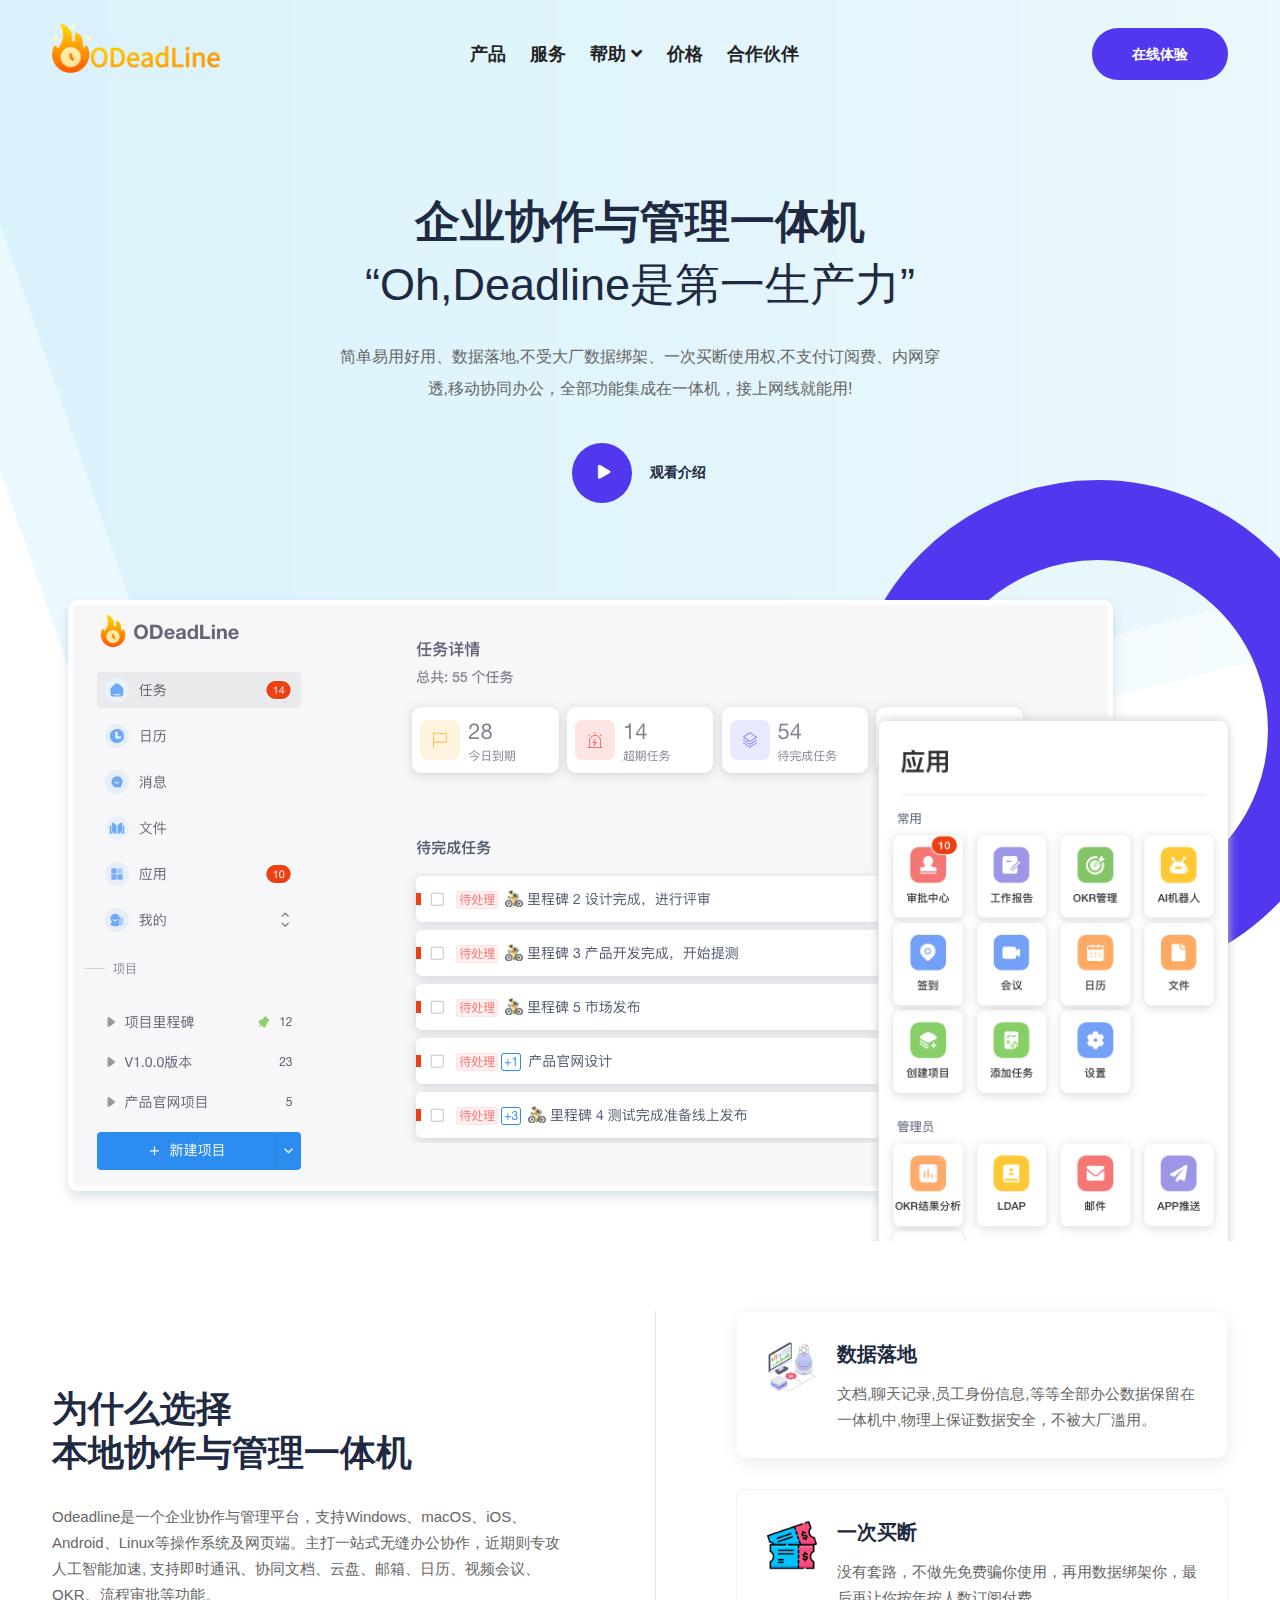
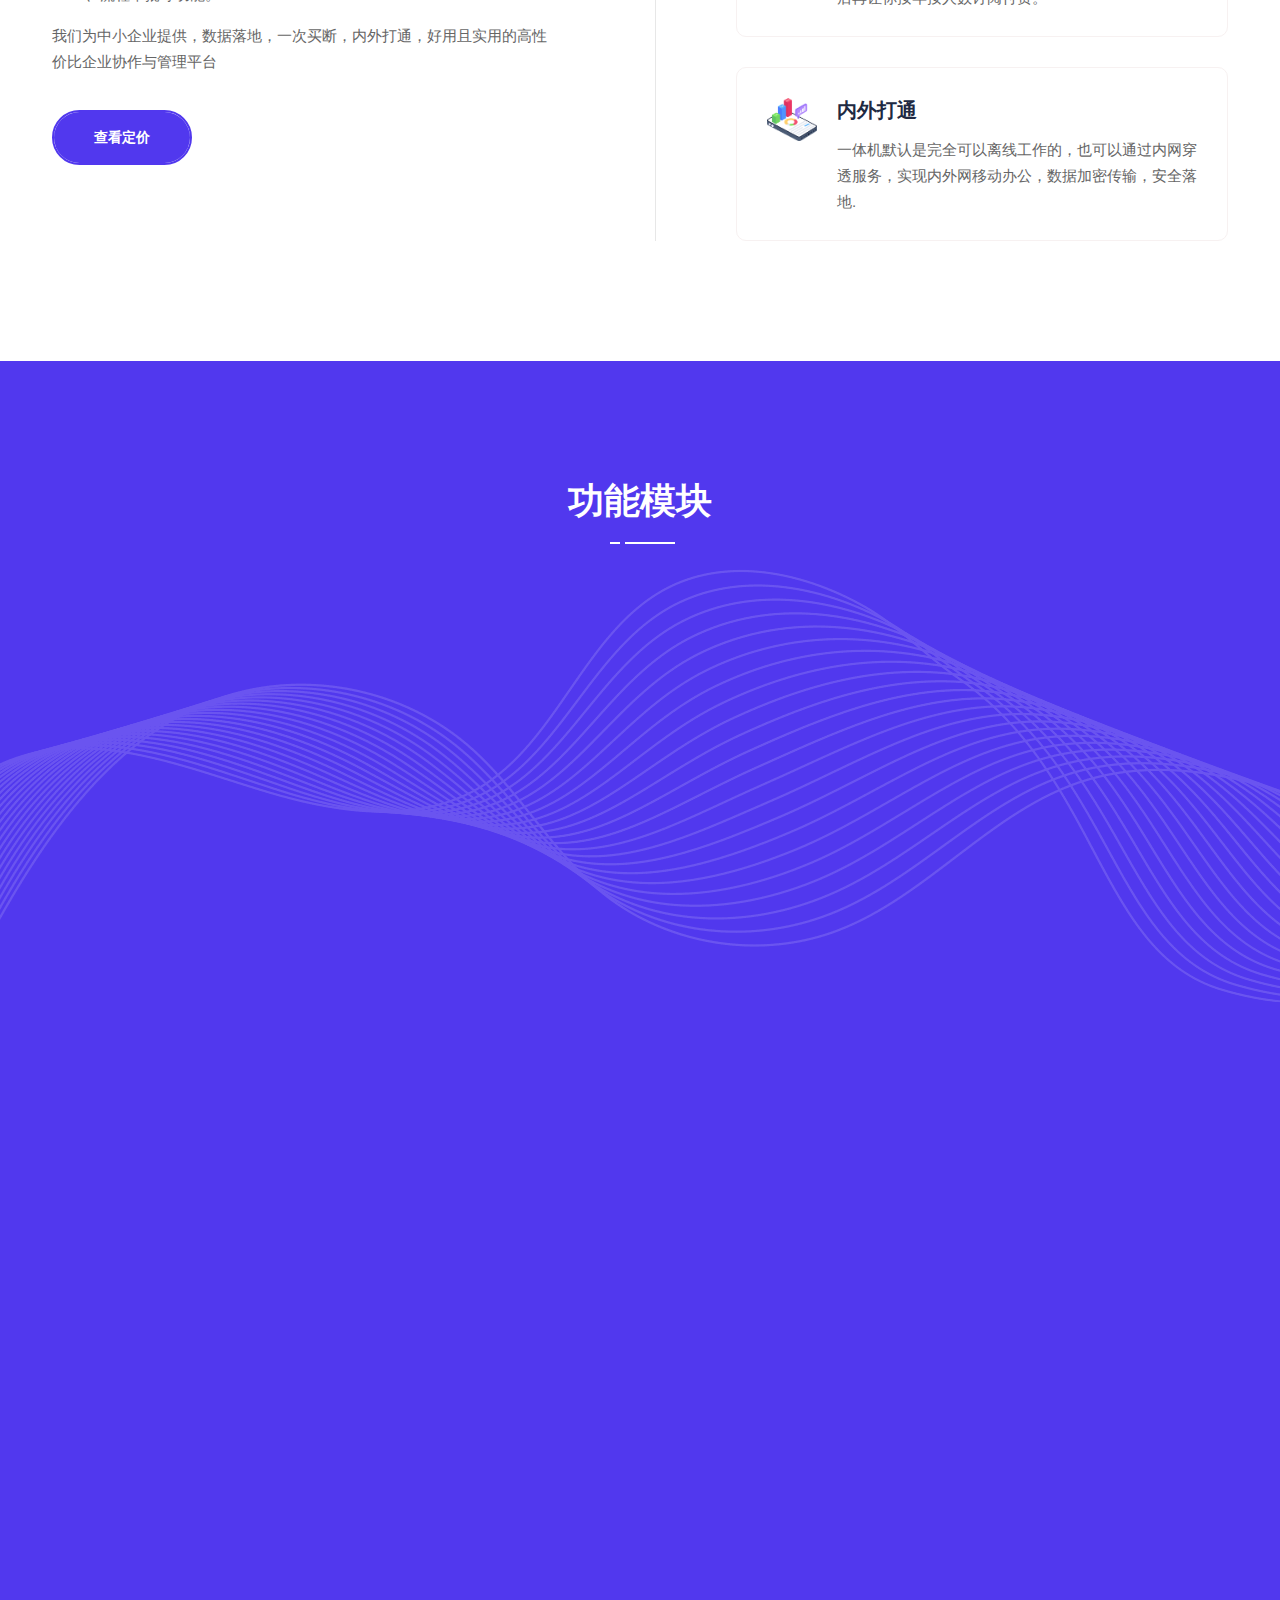
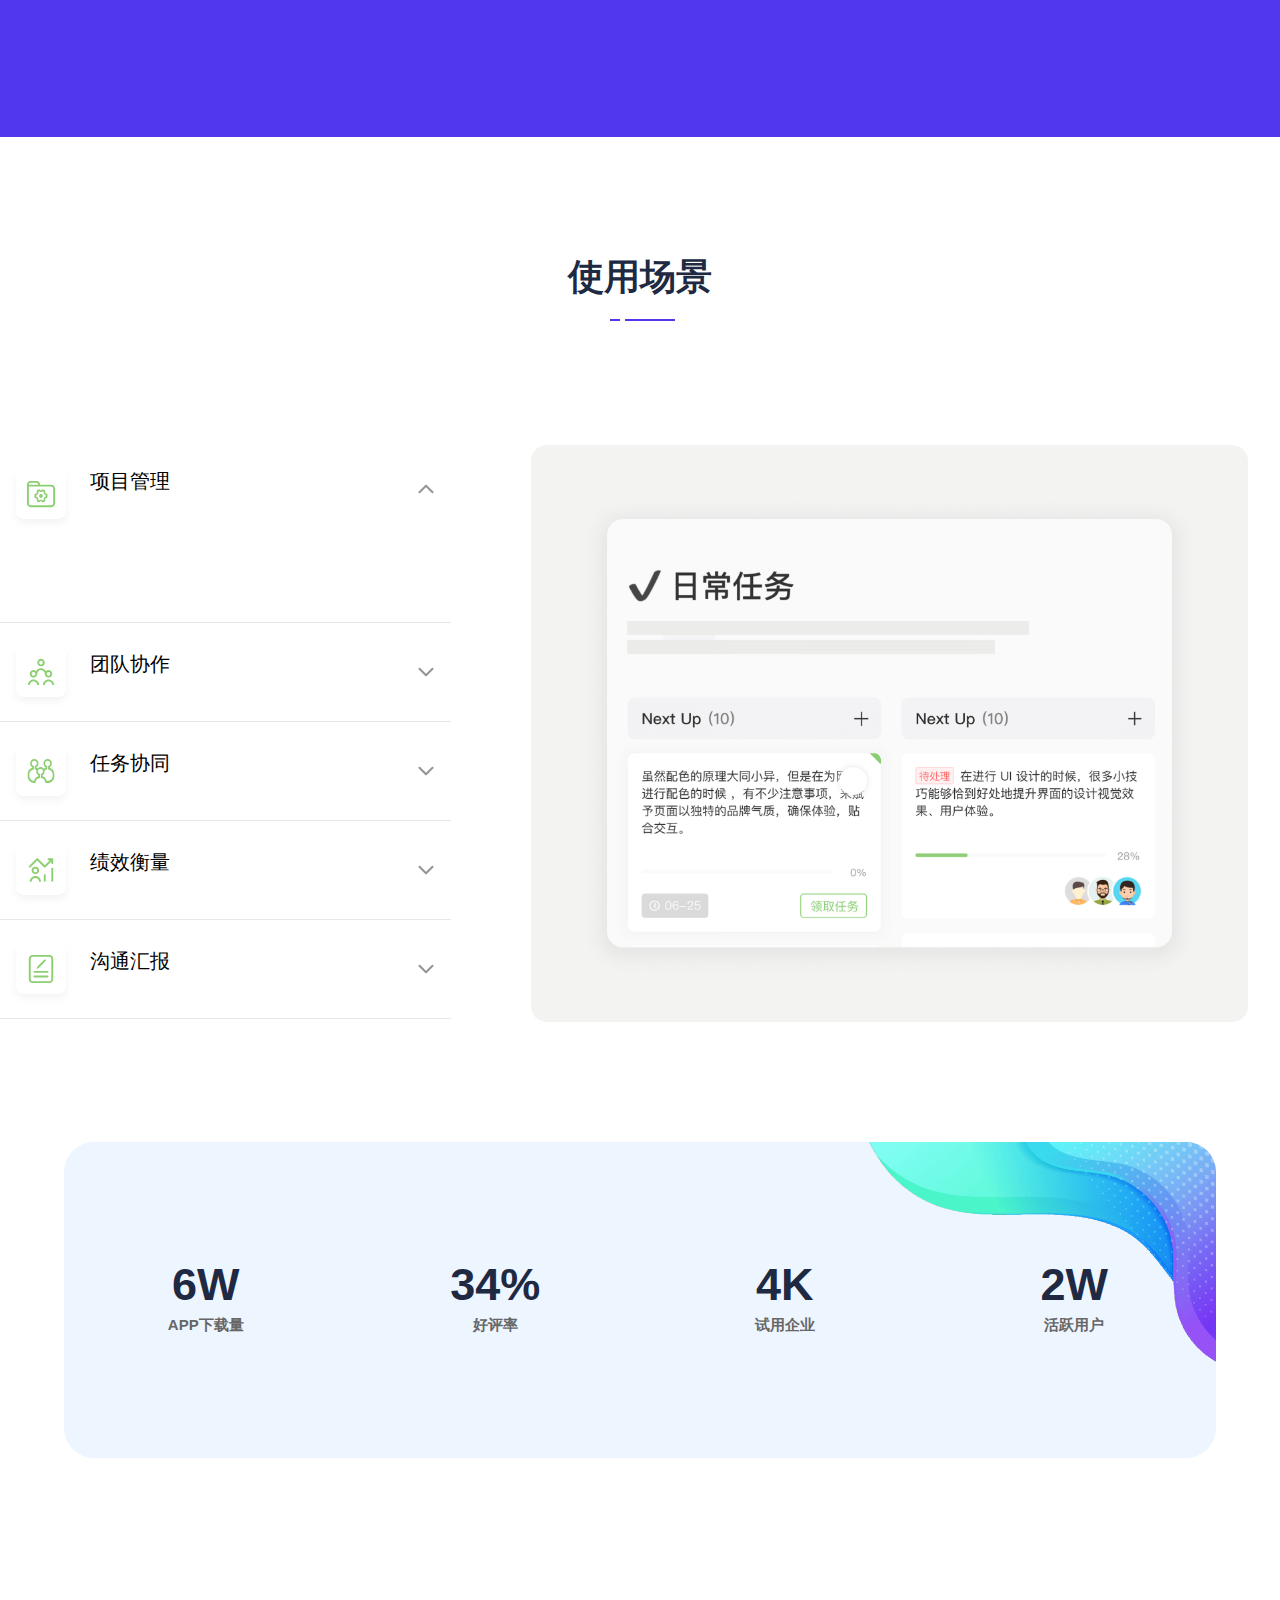
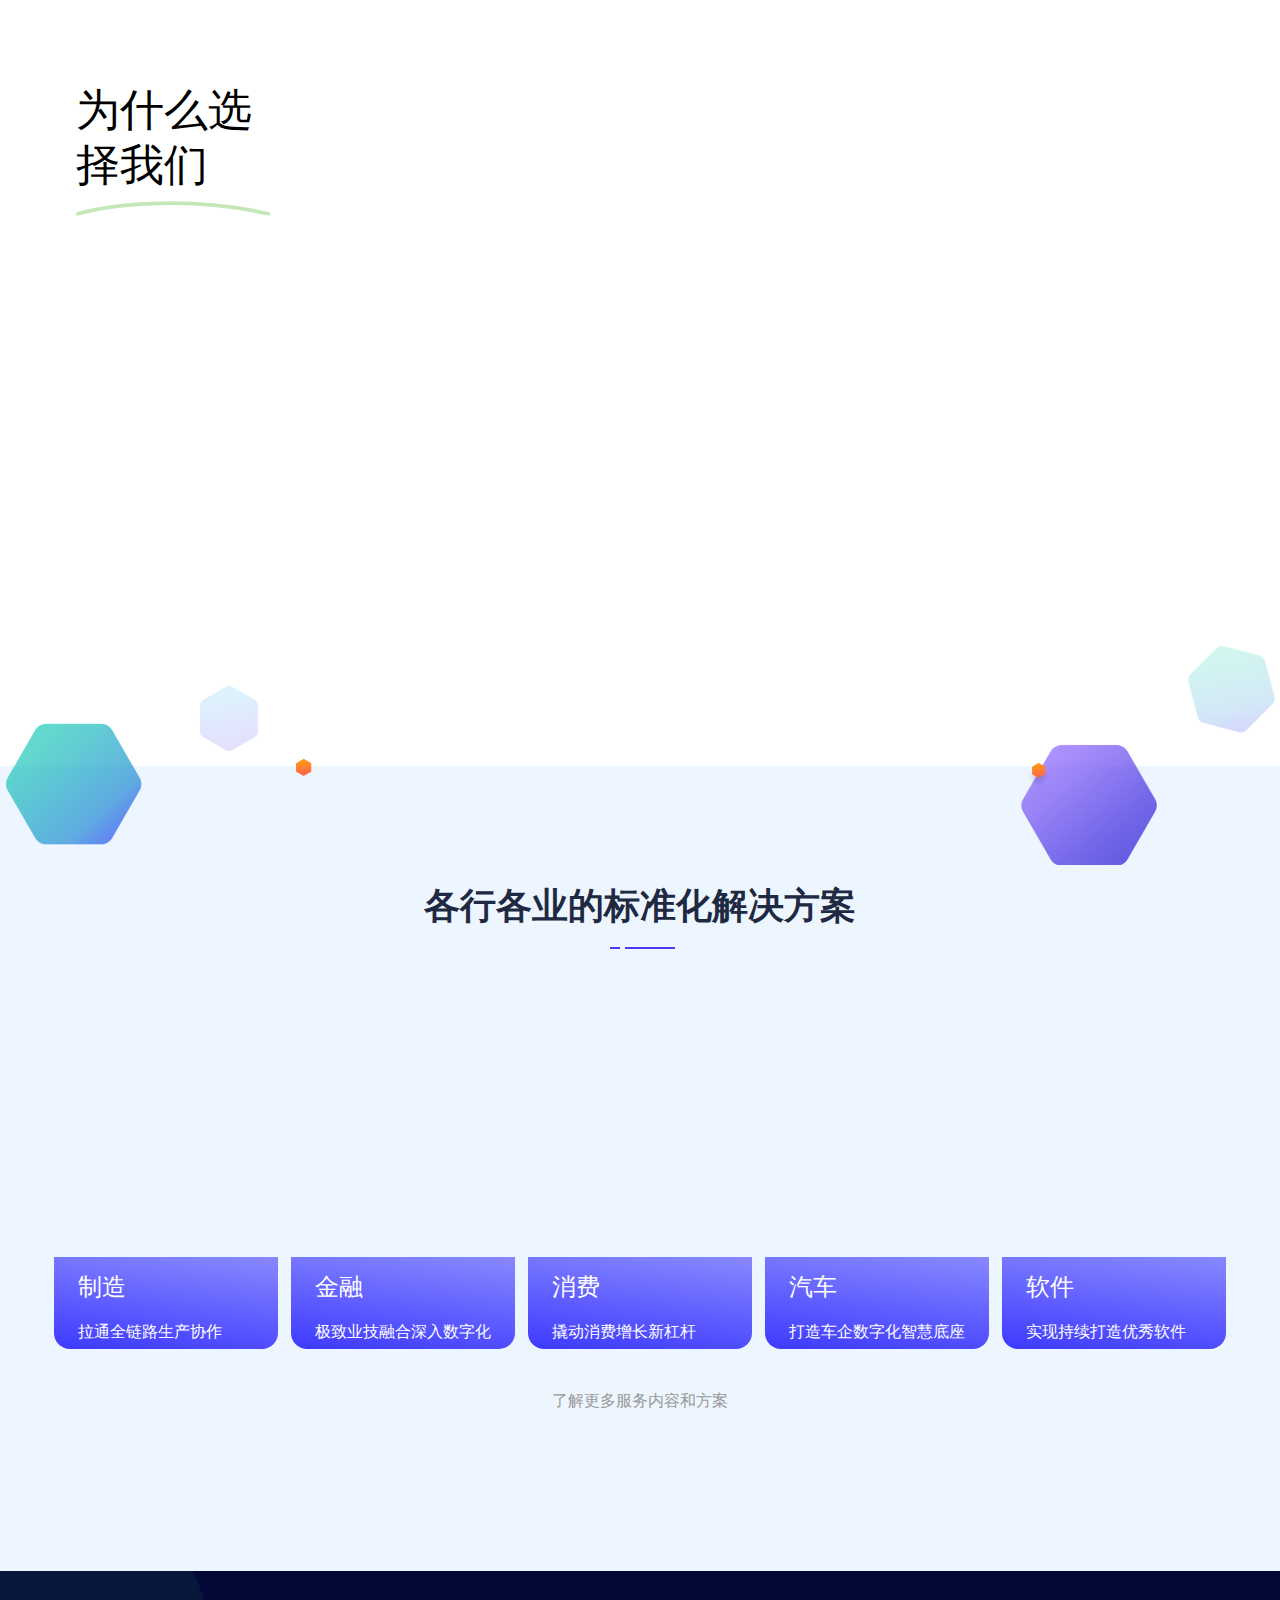
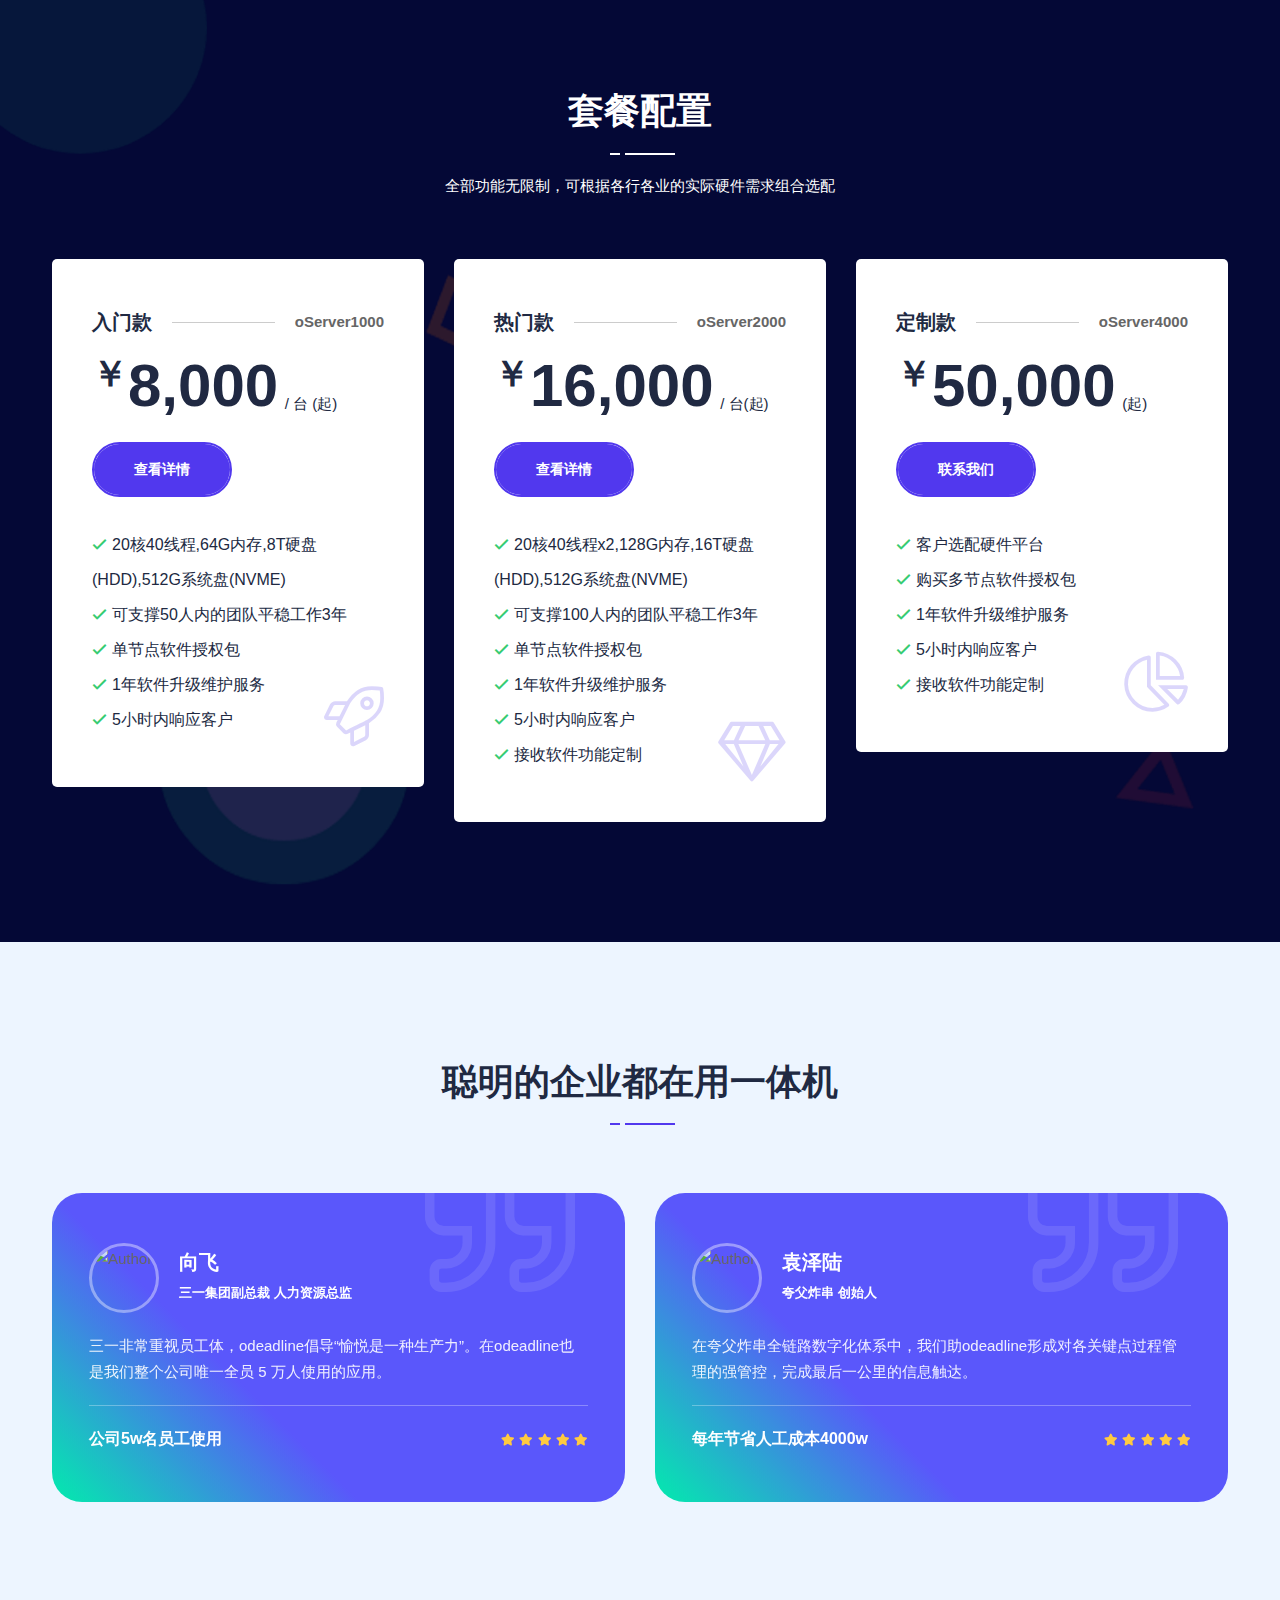
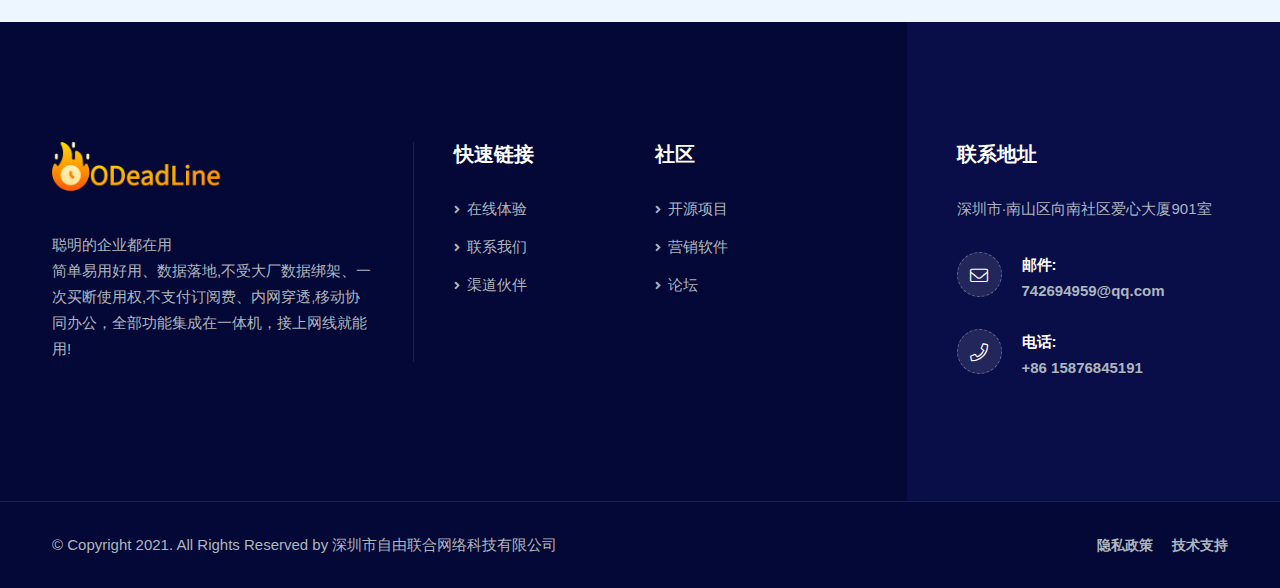
==== commit e5f2c0bd: "feat(官网): 搞定首页" ====
--- a/index.html
+++ b/index.html
@@ -1,18 +1,21 @@
 ﻿<!DOCTYPE html>
 <html lang="en">
-
-<head>
+  <head>
     <!-- ========== Meta Tags ========== -->
-    <meta charset="utf-8">
-    <meta http-equiv="X-UA-Compatible" content="IE=edge">
-    <meta name="viewport" content="width=device-width, initial-scale=1">
-    <meta name="description" content="企业本地协作与管理一体机">
+    <meta charset="utf-8" />
+    <meta http-equiv="X-UA-Compatible" content="IE=edge" />
+    <meta name="viewport" content="width=device-width, initial-scale=1" />
+    <meta name="description" content="企业本地协作与管理一体机" />
 
     <!-- ========== Page Title ========== -->
-    <title>企业本地协作与管理一体机</title>
+    <title>企业协作与管理一体机</title>
 
     <!-- ========== Favicon Icon ========== -->
-    <link rel="shortcut icon" href="assets/img/favicon.ico" type="image/x-icon">
+    <link
+      rel="shortcut icon"
+      href="assets/img/favicon.ico"
+      type="image/x-icon"
+    />
 
     <!-- ========== Start Stylesheet ========== -->
     <link href="assets/css/bootstrap.min.css" rel="stylesheet" />
@@ -30,7 +33,7 @@
     <link href="assets/css/home.css" rel="stylesheet" />
     <link href="assets/css/common.css" rel="stylesheet" />
     <link href="assets/css/product.css" rel="stylesheet" />
-
+    <link href="assets/css/solution.css" rel="stylesheet" />
 
     <!-- ========== End Stylesheet ========== -->
 
@@ -40,1219 +43,1742 @@
       <script src="assets/js/html5/html5shiv.min.js"></script>
       <script src="assets/js/html5/respond.min.js"></script>
     <![endif]-->
-
-</head>
-
-<body>
-
-  <!-- Preloader Start -->
+  </head>
+
+  <body>
+    <!-- Preloader Start -->
     <div class="se-pre-con"></div>
     <!-- Preloader Ends -->
 
     <!-- Header 
     ============================================= -->
     <header>
-        <!-- Start Navigation -->
-        <nav class="navbar mobile-sidenav attr-border navbar-sticky navbar-default validnavs navbar-fixed dark no-background">
-
-
-            <div class="container d-flex justify-content-between align-items-center">            
-
-                <!-- Start Header Navigation -->
-                <div class="navbar-header">
-                    <button type="button" class="navbar-toggle" data-toggle="collapse" data-target="#navbar-menu">
-                        <i class="fa fa-bars"></i>
-                    </button>
-                    <a class="navbar-brand" href="index.html">
-                        <img src="assets/img/logo.png" class="logo" alt="Logo">
-                    </a>
-                </div>
-                <!-- End Header Navigation -->
-
-                <!-- Collect the nav links, forms, and other content for toggling -->
-                <div class="collapse navbar-collapse" id="navbar-menu">
-
-                    <img src="assets/img/logo.png" alt="Logo">
-                    <button type="button" class="navbar-toggle" data-toggle="collapse" data-target="#navbar-menu">
-                        <i class="fa fa-times"></i>
-                    </button>
-
-                    <ul class="nav navbar-nav navbar-right" data-in="fadeInDown" data-out="fadeOutUp">
-                        <li>
-                            <a href="#" class="dropdown-toggle active" data-toggle="dropdown" >产品</a>
-                        </li>
-                        <li>
-                            <a href="#" class="dropdown-toggle" data-toggle="dropdown" >服务</a>
-                        </li>
-                        <li class="dropdown">
-                            <a href="#" class="dropdown-toggle" data-toggle="dropdown" >帮助</a>
-                            <ul class="dropdown-menu">
-                                <li><a href="services.html">Services</a></li>
-                                <li><a href="services-details.html">Services Details</a></li>
-                            </ul>
-                        </li>
-                        <li>
-                            <a href="#" class="dropdown-toggle" data-toggle="dropdown" >价格</a>
-                        </li>
-                        <li>
-                            <a href="#" class="dropdown-toggle" data-toggle="dropdown" >合作伙伴</a>
-                        </li>
-                    </ul>
-                </div><!-- /.navbar-collapse -->
-
-                <div class="attr-right">
-                    <!-- Start Atribute Navigation -->
-                    <div class="attr-nav">
-                        <ul>
-                            <li class="button"><a href="#">在线体验</a></li>
-                        </ul>
-                    </div>
-                    <!-- End Atribute Navigation -->
-                </div>
-
-                <!-- Main Nav -->
-            </div>
-            <!-- Overlay screen for menu -->
-            <div class="overlay-screen"></div>
-            <!-- End Overlay screen for menu -->
-        </nav>
-        <!-- End Navigation -->
+      <!-- Start Navigation -->
+      <nav
+        class="navbar mobile-sidenav attr-border navbar-sticky navbar-default validnavs navbar-fixed dark no-background"
+      >
+        <div
+          class="container d-flex justify-content-between align-items-center"
+        >
+          <!-- Start Header Navigation -->
+          <div class="navbar-header">
+            <button
+              type="button"
+              class="navbar-toggle"
+              data-toggle="collapse"
+              data-target="#navbar-menu"
+            >
+              <i class="fa fa-bars"></i>
+            </button>
+            <a class="navbar-brand" href="index.html">
+              <img src="assets/img/odlogo-light.png" class="logo" alt="Logo" />
+            </a>
+          </div>
+          <!-- End Header Navigation -->
+
+          <!-- Collect the nav links, forms, and other content for toggling -->
+          <div class="collapse navbar-collapse" id="navbar-menu">
+            <img src="assets/img/logo.png" alt="Logo" />
+            <button
+              type="button"
+              class="navbar-toggle"
+              data-toggle="collapse"
+              data-target="#navbar-menu"
+            >
+              <i class="fa fa-times"></i>
+            </button>
+
+            <ul
+              class="nav navbar-nav navbar-right"
+              data-in="fadeInDown"
+              data-out="fadeOutUp"
+            >
+              <li>
+                <a
+                  href="#"
+                  class="dropdown-toggle active"
+                  data-toggle="dropdown"
+                  >产品</a
+                >
+              </li>
+              <li>
+                <a href="#" class="dropdown-toggle" data-toggle="dropdown"
+                  >服务</a
+                >
+              </li>
+              <li class="dropdown">
+                <a href="#" class="dropdown-toggle" data-toggle="dropdown"
+                  >帮助</a
+                >
+                <ul class="dropdown-menu">
+                  <li><a href="services.html">Services</a></li>
+                  <li><a href="services-details.html">Services Details</a></li>
+                </ul>
+              </li>
+              <li>
+                <a href="#" class="dropdown-toggle" data-toggle="dropdown"
+                  >价格</a
+                >
+              </li>
+              <li>
+                <a href="#" class="dropdown-toggle" data-toggle="dropdown"
+                  >合作伙伴</a
+                >
+              </li>
+            </ul>
+          </div>
+          <!-- /.navbar-collapse -->
+
+          <div class="attr-right">
+            <!-- Start Atribute Navigation -->
+            <div class="attr-nav">
+              <ul>
+                <li class="button"><a href="#">在线体验</a></li>
+              </ul>
+            </div>
+            <!-- End Atribute Navigation -->
+          </div>
+
+          <!-- Main Nav -->
+        </div>
+        <!-- Overlay screen for menu -->
+        <div class="overlay-screen"></div>
+        <!-- End Overlay screen for menu -->
+      </nav>
+      <!-- End Navigation -->
     </header>
     <!-- End Header -->
 
-   <!-- Start Banner 
+    <!-- Start Banner 
     ============================================= -->
-    <div class="banner-area bg-top text-capitalized text-center top-pad-80 auto-height">
-        <!-- Shape -->
-        <div class="banner-shape" style="background-image: url(assets/img/shape/2.png);"></div>
-        <!-- End Shape -->
-        <div class="container">
-            <div class="content-box">
-                <div class="row align-center">
-                    <div class="col-lg-8 offset-lg-2 info">
-                        <h2 class="wow fadeInRight" data-wow-defaul="300ms">企业协作与管理一体机<strong>“oh,deadline是第一生产力”</strong></h2>
-                        <p class="wow fadeInLeft" data-wow-delay="500ms">
-                            简单易用好用、数据落地,不受大厂数据绑架、一次买断使用权,不支付订阅费、内网穿透,移动协同办公，全部功能集成在一体机，接上网线就能用!
-                        </p>
-                        <div class="button wow fadeInDown" data-wow-delay="700ms">
-                            <a href="https://www.youtube.com/watch?v=owhuBrGIOsE" class="popup-youtube video-btn"><i class="fas fa-play"></i>观看介绍</a>
-                        </div>
-                    </div>
-                    <div class="col-lg-12">
-                        <div class="thumb-inner">
-                            <img class="wow fadeInRight" data-wow-delay="900ms" src="assets/img/task/1.png" alt="Thumb">
-                            <img class="wow fadeInLeft" data-wow-delay="1100ms" src="assets/img/task/2.png" alt="Thumb">
-                            <div class="shape-circle wow fadeInLeft" data-wow-delay="1500ms"></div>
-                        </div>
-                    </div>
-                </div>
-            </div>
+    <div
+      class="banner-area bg-top text-capitalized text-center top-pad-80 auto-height"
+    >
+      <!-- Shape -->
+      <div
+        class="banner-shape"
+        style="background-image: url(assets/img/shape/2.png)"
+      ></div>
+      <!-- End Shape -->
+      <div class="container">
+        <div class="content-box">
+          <div class="row align-center">
+            <div class="col-lg-8 offset-lg-2 info">
+              <h2 class="wow fadeInRight" data-wow-defaul="300ms">
+                企业协作与管理一体机<strong>“oh,deadline是第一生产力”</strong>
+              </h2>
+              <p class="wow fadeInLeft" data-wow-delay="500ms">
+                简单易用好用、数据落地,不受大厂数据绑架、一次买断使用权,不支付订阅费、内网穿透,移动协同办公，全部功能集成在一体机，接上网线就能用!
+              </p>
+              <div class="button wow fadeInDown" data-wow-delay="700ms">
+                <a
+                  href="https://www.youtube.com/watch?v=owhuBrGIOsE"
+                  class="popup-youtube video-btn"
+                  ><i class="fas fa-play"></i>观看介绍</a
+                >
+              </div>
+            </div>
+            <div class="col-lg-12">
+              <div class="thumb-inner">
+                <img
+                  class="wow fadeInRight"
+                  data-wow-delay="900ms"
+                  src="assets/img/task/1.png"
+                  alt="Thumb"
+                />
+                <img
+                  class="wow fadeInLeft"
+                  data-wow-delay="1100ms"
+                  src="assets/img/task/2.png"
+                  alt="Thumb"
+                />
+                <div
+                  class="shape-circle wow fadeInLeft"
+                  data-wow-delay="1500ms"
+                ></div>
+              </div>
+            </div>
+          </div>
         </div>
+      </div>
     </div>
     <!-- End Banner -->
 
     <!-- 主要述求 ============================================= -->
     <div class="software-feature-area default-padding">
-        <div class="container">
-            <div class="feature-items">
-                <div class="row align-center">
-                    <div class="col-lg-6 left-info">
-                        <h2>为什么选择 <br> 本地协作与管理一体机</h2>
-                        <p>
-                            Odeadline是一个企业协作与管理平台，支持Windows、macOS、iOS、Android、Linux等操作系统及网页端。主打一站式无缝办公协作，近期则专攻人工智能加速, 支持即时通讯、协同文档、云盘、邮箱、日历、视频会议、OKR、流程审批等功能。
-                        </p>
-                        <p>
-                            我们为中小企业提供，数据落地，一次买断，内外打通，好用且实用的高性价比企业协作与管理平台
-                        </p>
-                        <a class="btn circle btn-theme-effect btn-sm" href="#">查看定价</a>
-                    </div>
-                    <div class="col-lg-6">
-                        <div class="features-list">
-                            <!-- Single Itme -->
-                            <div class="item">
-                                <div class="icon">
-                                    <i class="fas fa-angle-right"></i>
-                                    <img src="assets/img/icon/analytics/data-science-3.png" alt="Icon">
-                                </div>
-                                <div class="content">
-                                    <h4>数据落地</h4>
-                                    <p>
-                                        文档,聊天记录,员工身份信息,等等全部办公数据保留在一体机中,物理上保证数据安全，不被大厂滥用。
-                                    </p>
-                                </div>
-                            </div>
-                            <!-- End Single Itme -->
-                            <!-- Single Itme -->
-                            <div class="item">
-                                <div class="icon">
-                                    <i class="fas fa-angle-right"></i>
-                                    <img src="assets/img/icon/software/7.png" alt="Icon">
-                                </div>
-                                <div class="content">
-                                    <h4>一次买断</h4>
-                                    <p>
-                                        没有套路，不做先免费骗你使用，再用数据绑架你，最后再让你按年按人数订阅付费。
-                                    </p>
-                                </div>
-                            </div>
-                            <!-- End Single Itme -->
-                            <!-- Single Itme -->
-                            <div class="item">
-                                <div class="icon">
-                                    <i class="fas fa-angle-right"></i>
-                                    <img src="assets/img/icon/analytics/data-analysis-4.png" alt="Icon">
-                                </div>
-                                <div class="content">
-                                    <h4>内外打通</h4>
-                                    <p>
-                                        一体机默认是完全可以离线工作的，也可以通过内网穿透服务，实现内外网移动办公，数据加密传输，安全落地.
-                                    </p>
-                                </div>
-                            </div>
-                            <!-- End Single Itme -->
-                        </div>
-                    </div>
-                </div>
-            </div>
+      <div class="container">
+        <div class="feature-items">
+          <div class="row align-center">
+            <div class="col-lg-6 left-info">
+              <h2>
+                为什么选择 <br />
+                本地协作与管理一体机
+              </h2>
+              <p>
+                Odeadline是一个企业协作与管理平台，支持Windows、macOS、iOS、Android、Linux等操作系统及网页端。主打一站式无缝办公协作，近期则专攻人工智能加速,
+                支持即时通讯、协同文档、云盘、邮箱、日历、视频会议、OKR、流程审批等功能。
+              </p>
+              <p>
+                我们为中小企业提供，数据落地，一次买断，内外打通，好用且实用的高性价比企业协作与管理平台
+              </p>
+              <a class="btn circle btn-theme-effect btn-sm" href="#"
+                >查看定价</a
+              >
+            </div>
+            <div class="col-lg-6">
+              <div class="features-list">
+                <!-- Single Itme -->
+                <div class="item">
+                  <div class="icon">
+                    <i class="fas fa-angle-right"></i>
+                    <img
+                      src="assets/img/icon/analytics/data-science-3.png"
+                      alt="Icon"
+                    />
+                  </div>
+                  <div class="content">
+                    <h4>数据落地</h4>
+                    <p>
+                      文档,聊天记录,员工身份信息,等等全部办公数据保留在一体机中,物理上保证数据安全，不被大厂滥用。
+                    </p>
+                  </div>
+                </div>
+                <!-- End Single Itme -->
+                <!-- Single Itme -->
+                <div class="item">
+                  <div class="icon">
+                    <i class="fas fa-angle-right"></i>
+                    <img src="assets/img/icon/software/7.png" alt="Icon" />
+                  </div>
+                  <div class="content">
+                    <h4>一次买断</h4>
+                    <p>
+                      没有套路，不做先免费骗你使用，再用数据绑架你，最后再让你按年按人数订阅付费。
+                    </p>
+                  </div>
+                </div>
+                <!-- End Single Itme -->
+                <!-- Single Itme -->
+                <div class="item">
+                  <div class="icon">
+                    <i class="fas fa-angle-right"></i>
+                    <img
+                      src="assets/img/icon/analytics/data-analysis-4.png"
+                      alt="Icon"
+                    />
+                  </div>
+                  <div class="content">
+                    <h4>内外打通</h4>
+                    <p>
+                      一体机默认是完全可以离线工作的，也可以通过内网穿透服务，实现内外网移动办公，数据加密传输，安全落地.
+                    </p>
+                  </div>
+                </div>
+                <!-- End Single Itme -->
+              </div>
+            </div>
+          </div>
         </div>
+      </div>
     </div>
-
 
     <!-- 功能模块介绍
     ============================================= -->
-    <div id="features" class="advanced-features-area bg-theme default-padding bottom-less">
-        <!-- Shape -->
-        <div class="bottom-shape" style="background-image: url(assets/img/shape/24.png);"></div>
-        <!-- Shape -->
-        <div class="container">
-            <div class="row">
-                <div class="col-lg-8 offset-lg-2">
-                    <div class="site-heading text-light text-center">
-                        <h2>功能模块</h2>
-                        <div class="devider"></div>
-                    </div>
-                </div>
-            </div>
+    <div
+      id="features"
+      class="advanced-features-area bg-theme default-padding bottom-less"
+    >
+      <!-- Shape -->
+      <div
+        class="bottom-shape"
+        style="background-image: url(assets/img/shape/24.png)"
+      ></div>
+      <!-- Shape -->
+      <div class="container">
+        <div class="row">
+          <div class="col-lg-8 offset-lg-2">
+            <div class="site-heading text-light text-center">
+              <h2>功能模块</h2>
+              <div class="devider"></div>
+            </div>
+          </div>
         </div>
-        <div class="prooduct-con">
-            <ul class="prooduct-list">
-              <li>
-                  <i class="prev" onclick="prevHandle()">
-                      <img src="assets/dooimg/prev.svg" alt="一个产品，多种强大的工具">
-                  </i>
+      </div>
+      <div class="prooduct-con">
+        <ul class="prooduct-list">
+          <li>
+            <i class="prev" onclick="prevHandle()">
+              <img
+                src="assets/dooimg/prev.svg"
+                alt="一个产品，多种强大的工具"
+              />
+            </i>
+          </li>
+          <!-- 2个item -->
+          <li class="prooduct-list-item active top" style="--delay: 0s">
+            <img
+              class="icon first-icon"
+              src="assets/dooimg/product_icons0_h.svg"
+              alt="协同创作"
+            />
+            <h3 class="txt-4002025 txt first-txt">协同创作</h3>
+          </li>
+          <!-- 4个item -->
+          <li class="prooduct-list-item top" style="--delay: 0.1s">
+            <img
+              class="icon"
+              src="assets/dooimg/product_icons1.svg"
+              alt="即时沟通"
+            />
+            <h3 class="txt-4002025 txt">即时沟通</h3>
+          </li>
+          <!-- 4个item -->
+          <li class="prooduct-list-item top" style="--delay: 0.2s">
+            <img
+              class="icon"
+              src="assets/dooimg/product_icons2.svg"
+              alt="项目管理"
+            />
+            <h3 class="txt-4002025 txt">项目管理</h3>
+          </li>
+          <!-- 1个item -->
+          <li class="prooduct-list-item top" style="--delay: 0.3s">
+            <img
+              class="icon"
+              src="assets/dooimg/product_icons3.svg"
+              alt="任务仪表盘"
+            />
+            <h3 class="txt-4002025 txt">任务仪表盘</h3>
+          </li>
+          <!-- 2个item -->
+          <li class="prooduct-list-item top" style="--delay: 0.4s">
+            <img
+              class="icon"
+              src="assets/dooimg/product_icons4.svg"
+              alt="任务日历"
+            />
+            <h3 class="txt-4002025 txt">任务日历</h3>
+          </li>
+          <!-- 2个item -->
+          <li class="prooduct-list-item bot" style="--delay: 0.5s">
+            <img
+              class="icon"
+              src="assets/dooimg/product_icons5.svg"
+              alt="机器人助手"
+            />
+            <h3 class="txt-4002025 txt">机器人助手</h3>
+          </li>
+          <!-- 2个item -->
+          <li class="prooduct-list-item bot" style="--delay: 0.6s">
+            <img
+              class="icon"
+              src="assets/dooimg/product_icons6.svg"
+              alt="团队管理"
+            />
+            <h3 class="txt-4002025 txt">团队管理</h3>
+          </li>
+          <!-- 2个item -->
+          <li class="prooduct-list-item bot" style="--delay: 0.7s">
+            <img
+              class="icon"
+              src="assets/dooimg/product_icons7.svg"
+              alt="端到端加密"
+            />
+            <h3 class="txt-4002025 txt">端到端加密</h3>
+          </li>
+          <!-- 1个item -->
+          <li class="prooduct-list-item bot" style="--delay: 0.8s">
+            <img
+              class="icon"
+              src="assets/dooimg/product_icons8.svg"
+              alt="多平台应用"
+            />
+            <h3 class="txt-4002025 txt">多平台应用</h3>
+          </li>
+          <li>
+            <i class="next" onclick="nextHandle()">
+              <img
+                src="assets/dooimg/next.svg"
+                alt="一个产品，多种强大的工具"
+              />
+            </i>
+          </li>
+        </ul>
+        <ul class="prooduct-ul">
+          <li class="details active">
+            <div class="details-con">
+              <img
+                class="pic theme_light"
+                src="assets/dooimg/light/product_pic1.svg"
+                alt="团队协作无界限,不再是文件孤岛"
+              />
+              <img
+                class="pic theme_dark"
+                src="assets/dooimg/dark/product_pic1.svg"
+                alt="团队协作无界限,不再是文件孤岛"
+              />
+              <ul class="details-ul">
+                <li class="details-ul-item mb-36">
+                  <h1 class="txt-7003645 serial-number mb-24">01</h1>
+                  <h5 class="txt-5002025 mb-16 choose-con-item-h5">
+                    团队协作无界限
+                  </h5>
+                  <h6 class="txt-4001624 choose-con-item-h6">
+                    汇集文档、电子表格、思维笔记等多种在线工具，汇聚企业知识资源于一处，支持多人实时协同编辑，让团队协作更便捷。
+                  </h6>
+                </li>
+                <li class="details-ul-item">
+                  <h1 class="txt-7003645 serial-number mb-24">02</h1>
+                  <h5 class="txt-5002025 mb-16 choose-con-item-h5">
+                    不再是文件孤岛
+                  </h5>
+                  <h6 class="txt-4001624 choose-con-item-h6">
+                    具有多种文件格式支持，团队内部文件共享，可控制的文件权限、历史版本追踪等，方便团队成员之间进行文件协作和讨论，提高工作效率。
+                  </h6>
+                </li>
+              </ul>
+            </div>
+          </li>
+          <li class="details">
+            <div class="details-con details-con-item4">
+              <img
+                class="pic theme_light"
+                src="assets/dooimg/light/product_pic2.svg"
+                alt="聚焦沟通高效交流,消息必达沟通无阻碍,云端同步查阅历史信息不受限,随时随地参会"
+              />
+              <img
+                class="pic theme_dark"
+                src="assets/dooimg/dark/product_pic2.svg"
+                alt="聚焦沟通高效交流,消息必达沟通无阻碍,云端同步查阅历史信息不受限,随时随地参会"
+              />
+              <ul class="details-ul item4">
+                <li class="details-ul-item mb-36">
+                  <h1 class="txt-7003645 serial-number mb-24">01</h1>
+                  <h5 class="txt-5002025 mb-16 choose-con-item-h5">
+                    聚焦沟通，高效交流
+                  </h5>
+                  <h6 class="txt-4001624 choose-con-item-h6">
+                    针对项目和任务建立群组，即时IM功能可以帮助团队成员之间实时沟通，在任务卡片中添加评论、附件、提醒等，促进团队快速协作，提高团队工作效率。
+                  </h6>
+                </li>
+                <li class="details-ul-item mb-36">
+                  <h1 class="txt-7003645 serial-number mb-24">02</h1>
+                  <h5 class="txt-5002025 mb-16 choose-con-item-h5">
+                    消息必达沟通无阻碍
+                  </h5>
+                  <h6 class="txt-4001624 choose-con-item-h6">
+                    消息支持查看已读未读，未读消息通过官方邮件通知对方，高效传达。
+                  </h6>
+                </li>
+                <li class="details-ul-item">
+                  <h1 class="txt-7003645 serial-number mb-24">03</h1>
+                  <h5 class="txt-5002025 mb-16 choose-con-item-h5">
+                    云端同步查阅历史信息不受限
+                  </h5>
+                  <h6 class="txt-4001624 choose-con-item-h6">
+                    信息多端同步，不丢失。新员工加入组织，支持查看聊天历史消息，无缝融入团队。
+                  </h6>
+                </li>
+                <li class="details-ul-item">
+                  <h1 class="txt-7003645 serial-number mb-24">04</h1>
+                  <h5 class="txt-5002025 mb-16 choose-con-item-h5">
+                    随时随地参会
+                  </h5>
+                  <h6 class="txt-4001624 choose-con-item-h6">
+                    使用沟通群组视频会议，项目人员随时随地参会，提升线上会议便捷性，保证会议全程安全可控，有序进行。
+                  </h6>
+                </li>
+              </ul>
+            </div>
+            <ul class="details-ul-1280 item4-1280">
+              <li class="details-ul-item mb-40">
+                <img
+                  class="pic theme_light"
+                  src="assets/dooimg/light/product_pic2.svg"
+                  alt="聚焦沟通高效交流,消息必达沟通无阻碍,云端同步查阅历史信息不受限,随时随地参会"
+                />
+                <img
+                  class="pic theme_dark"
+                  src="assets/dooimg/dark/product_pic2.svg"
+                  alt="聚焦沟通高效交流,消息必达沟通无阻碍,云端同步查阅历史信息不受限,随时随地参会"
+                />
               </li>
-              <!-- 2个item -->
-              <li class="prooduct-list-item active top" style="--delay: 0s;">
-                <img class="icon first-icon" src="assets/dooimg/product_icons0_h.svg" alt="协同创作">
-                <h3 class="txt-4002025 txt first-txt">协同创作</h3>
+              <li class="details-ul-item mb-36">
+                <h1 class="txt-7003645 serial-number mb-24">01</h1>
+                <h5 class="txt-5002025 mb-16 choose-con-item-h5">
+                  聚焦沟通，高效交流
+                </h5>
+                <h6 class="txt-4001624 choose-con-item-h6">
+                  针对项目和任务建立群组，即时IM功能可以帮助团队成员之间实时沟通，在任务卡片中添加评论、附件、提醒等，促进团队快速协作，提高团队工作效率。
+                </h6>
               </li>
-              <!-- 4个item -->
-              <li class="prooduct-list-item top" style="--delay: 0.1s;">
-                <img class="icon" src="assets/dooimg/product_icons1.svg" alt="即时沟通">
-                <h3 class="txt-4002025 txt">即时沟通</h3>
+              <li class="details-ul-item mb-36">
+                <h1 class="txt-7003645 serial-number mb-24">02</h1>
+                <h5 class="txt-5002025 mb-16 choose-con-item-h5">
+                  消息必达沟通无阻碍
+                </h5>
+                <h6 class="txt-4001624 choose-con-item-h6">
+                  消息支持查看已读未读，未读消息通过官方邮件通知对方，高效传达。
+                </h6>
               </li>
-              <!-- 4个item -->
-              <li class="prooduct-list-item top" style="--delay: 0.2s;">
-                <img class="icon" src="assets/dooimg/product_icons2.svg" alt="项目管理">
-                <h3 class="txt-4002025 txt">项目管理</h3>
+              <li class="details-ul-item">
+                <h1 class="txt-7003645 serial-number mb-24">03</h1>
+                <h5 class="txt-5002025 mb-16 choose-con-item-h5">
+                  云端同步查阅历史信息不受限
+                </h5>
+                <h6 class="txt-4001624 choose-con-item-h6">
+                  信息多端同步，不丢失。新员工加入组织，支持查看聊天历史消息，无缝融入团队。
+                </h6>
               </li>
-              <!-- 1个item -->
-              <li class="prooduct-list-item top" style="--delay: 0.3s;">
-                <img class="icon" src="assets/dooimg/product_icons3.svg" alt="任务仪表盘">
-                <h3 class="txt-4002025 txt">任务仪表盘</h3>
-              </li>
-              <!-- 2个item -->
-              <li class="prooduct-list-item top" style="--delay: 0.4s;">
-                <img class="icon" src="assets/dooimg/product_icons4.svg" alt="任务日历">
-                <h3 class="txt-4002025 txt">任务日历</h3>
-              </li>
-              <!-- 2个item -->
-              <li class="prooduct-list-item bot" style="--delay: 0.5s;">
-                <img class="icon" src="assets/dooimg/product_icons5.svg" alt="机器人助手">
-                <h3 class="txt-4002025 txt">机器人助手</h3>
-              </li>
-              <!-- 2个item -->
-              <li class="prooduct-list-item bot" style="--delay: 0.6s;">
-                <img class="icon" src="assets/dooimg/product_icons6.svg" alt="团队管理">
-                <h3 class="txt-4002025 txt">团队管理</h3>
-              </li>
-              <!-- 2个item -->
-              <li class="prooduct-list-item bot" style="--delay: 0.7s;">
-                <img class="icon" src="assets/dooimg/product_icons7.svg" alt="端到端加密">
-                <h3 class="txt-4002025 txt">端到端加密</h3>
-              </li>
-              <!-- 1个item -->
-              <li class="prooduct-list-item bot" style="--delay: 0.8s;">
-                <img class="icon" src="assets/dooimg/product_icons8.svg" alt="多平台应用">
-                <h3 class="txt-4002025 txt">多平台应用</h3>
-              </li>
-              <li>
-                <i class="next" onclick="nextHandle()">
-                  <img src="assets/dooimg/next.svg" alt="一个产品，多种强大的工具">
-                </i>
+              <li class="details-ul-item">
+                <h1 class="txt-7003645 serial-number mb-24">04</h1>
+                <h5 class="txt-5002025 mb-16 choose-con-item-h5">
+                  随时随地参会
+                </h5>
+                <h6 class="txt-4001624 choose-con-item-h6">
+                  使用沟通群组视频会议，项目人员随时随地参会，提升线上会议便捷性，保证会议全程安全可控，有序进行。
+                </h6>
               </li>
             </ul>
-            <ul class="prooduct-ul">
-              <li class="details active">
-                <div class="details-con">
-                  <img class="pic theme_light" src="assets/dooimg/light/product_pic1.svg" alt="团队协作无界限,不再是文件孤岛">
-                  <img class="pic theme_dark" src="assets/dooimg/dark/product_pic1.svg" alt="团队协作无界限,不再是文件孤岛">
-                  <ul class="details-ul">
-                    <li class="details-ul-item mb-36">
-                      <h1 class="txt-7003645 serial-number mb-24">01</h1>
-                      <h5 class="txt-5002025 mb-16 choose-con-item-h5">团队协作无界限</h5>
-                      <h6 class="txt-4001624 choose-con-item-h6">汇集文档、电子表格、思维笔记等多种在线工具，汇聚企业知识资源于一处，支持多人实时协同编辑，让团队协作更便捷。</h6>
-                    </li>
-                    <li class="details-ul-item">
-                      <h1 class="txt-7003645 serial-number mb-24">02</h1>
-                      <h5 class="txt-5002025 mb-16 choose-con-item-h5">不再是文件孤岛</h5>
-                      <h6 class="txt-4001624 choose-con-item-h6">具有多种文件格式支持，团队内部文件共享，可控制的文件权限、历史版本追踪等，方便团队成员之间进行文件协作和讨论，提高工作效率。</h6>
-                    </li>
-                  </ul>
-                </div>
+          </li>
+          <li class="details">
+            <div class="details-con details-con-item4">
+              <img
+                class="pic theme_light"
+                src="assets/dooimg/light/product_pic3.svg"
+                alt="多样式管理模版,关联文件一键归档,项目化办公，行动可视化,动态管理，实时监控"
+              />
+              <img
+                class="pic theme_dark"
+                src="assets/dooimg/dark/product_pic3.svg"
+                alt="多样式管理模版,关联文件一键归档,项目化办公，行动可视化,动态管理，实时监控"
+              />
+              <ul class="details-ul item4">
+                <li class="details-ul-item mb-36">
+                  <h1 class="txt-7003645 serial-number mb-24">01</h1>
+                  <h5 class="txt-5002025 mb-16 choose-con-item-h5">
+                    多样式管理模版
+                  </h5>
+                  <h6 class="txt-4001624 choose-con-item-h6">
+                    模版满足多种团队协作场景，同时支持自定义模版，满足团队个性化场景管理需求，可直观的查看项目的进展情况，团队协作更方便。
+                  </h6>
+                </li>
+                <li class="details-ul-item mb-36">
+                  <h1 class="txt-7003645 serial-number mb-24">02</h1>
+                  <h5 class="txt-5002025 mb-16 choose-con-item-h5">
+                    项目化办公，行动可视化
+                  </h5>
+                  <h6 class="txt-4001624 choose-con-item-h6">
+                    使用看板、表格、列表等多种视图让整体项目一目了然；成员可对任务灵活筛选、排序和分组，让要事优先，并保持专注。
+                  </h6>
+                </li>
+                <li class="details-ul-item">
+                  <h1 class="txt-7003645 serial-number mb-24">03</h1>
+                  <h5 class="txt-5002025 mb-16 choose-con-item-h5">
+                    动态管理，实时监控
+                  </h5>
+                  <h6 class="txt-4001624 choose-con-item-h6">
+                    实时变更项目动态，具体任务变更情况记录提醒，以便团队把控项目整体进程，制定相应计划。
+                  </h6>
+                </li>
+                <li class="details-ul-item">
+                  <h1 class="txt-7003645 serial-number mb-24">04</h1>
+                  <h5 class="txt-5002025 mb-16 choose-con-item-h5">
+                    关联文件一键归档
+                  </h5>
+                  <h6 class="txt-4001624 choose-con-item-h6">
+                    项目及相关任务文件自动归档储存，便于之后查阅使用。
+                  </h6>
+                </li>
+              </ul>
+            </div>
+            <ul class="details-ul-1280 item4-1280">
+              <li class="details-ul-item mb-40">
+                <img
+                  class="pic theme_light"
+                  src="assets/dooimg/light/product_pic3.svg"
+                  alt="多样式管理模版,关联文件一键归档,项目化办公，行动可视化,动态管理，实时监控"
+                />
+                <img
+                  class="pic theme_dark"
+                  src="assets/dooimg/dark/product_pic3.svg"
+                  alt="多样式管理模版,关联文件一键归档,项目化办公，行动可视化,动态管理，实时监控"
+                />
               </li>
-              <li class="details">
-                <div class="details-con details-con-item4">
-                  <img class="pic theme_light" src="assets/dooimg/light/product_pic2.svg" alt="聚焦沟通高效交流,消息必达沟通无阻碍,云端同步查阅历史信息不受限,随时随地参会">
-                  <img class="pic theme_dark" src="assets/dooimg/dark/product_pic2.svg" alt="聚焦沟通高效交流,消息必达沟通无阻碍,云端同步查阅历史信息不受限,随时随地参会">
-                  <ul class="details-ul item4">
-                    <li class="details-ul-item mb-36">
-                      <h1 class="txt-7003645 serial-number mb-24">01</h1>
-                      <h5 class="txt-5002025 mb-16 choose-con-item-h5">聚焦沟通，高效交流</h5>
-                      <h6 class="txt-4001624 choose-con-item-h6">针对项目和任务建立群组，即时IM功能可以帮助团队成员之间实时沟通，在任务卡片中添加评论、附件、提醒等，促进团队快速协作，提高团队工作效率。</h6>
-                    </li>
-                    <li class="details-ul-item mb-36">
-                      <h1 class="txt-7003645 serial-number mb-24">02</h1>
-                      <h5 class="txt-5002025 mb-16 choose-con-item-h5">消息必达沟通无阻碍</h5>
-                      <h6 class="txt-4001624 choose-con-item-h6">消息支持查看已读未读，未读消息通过官方邮件通知对方，高效传达。</h6>
-                    </li>
-                    <li class="details-ul-item">
-                      <h1 class="txt-7003645 serial-number mb-24">03</h1>
-                      <h5 class="txt-5002025 mb-16 choose-con-item-h5">云端同步查阅历史信息不受限</h5>
-                      <h6 class="txt-4001624 choose-con-item-h6">信息多端同步，不丢失。新员工加入组织，支持查看聊天历史消息，无缝融入团队。</h6>
-                    </li>
-                    <li class="details-ul-item">
-                      <h1 class="txt-7003645 serial-number mb-24">04</h1>
-                      <h5 class="txt-5002025 mb-16 choose-con-item-h5">随时随地参会</h5>
-                      <h6 class="txt-4001624 choose-con-item-h6">使用沟通群组视频会议，项目人员随时随地参会，提升线上会议便捷性，保证会议全程安全可控，有序进行。</h6>
-                    </li>
-                  </ul>
-                </div>
-                <ul class="details-ul-1280 item4-1280">
-                  <li class="details-ul-item mb-40">
-                    <img class="pic theme_light" src="assets/dooimg/light/product_pic2.svg" alt="聚焦沟通高效交流,消息必达沟通无阻碍,云端同步查阅历史信息不受限,随时随地参会">
-                    <img class="pic theme_dark" src="assets/dooimg/dark/product_pic2.svg" alt="聚焦沟通高效交流,消息必达沟通无阻碍,云端同步查阅历史信息不受限,随时随地参会">
-                  </li>
-                  <li class="details-ul-item mb-36">
-                    <h1 class="txt-7003645 serial-number mb-24">01</h1>
-                    <h5 class="txt-5002025 mb-16 choose-con-item-h5">聚焦沟通，高效交流</h5>
-                    <h6 class="txt-4001624 choose-con-item-h6">针对项目和任务建立群组，即时IM功能可以帮助团队成员之间实时沟通，在任务卡片中添加评论、附件、提醒等，促进团队快速协作，提高团队工作效率。</h6>
-                  </li>
-                  <li class="details-ul-item mb-36">
-                    <h1 class="txt-7003645 serial-number mb-24">02</h1>
-                    <h5 class="txt-5002025 mb-16 choose-con-item-h5">消息必达沟通无阻碍</h5>
-                    <h6 class="txt-4001624 choose-con-item-h6">消息支持查看已读未读，未读消息通过官方邮件通知对方，高效传达。</h6>
-                  </li>
-                  <li class="details-ul-item">
-                    <h1 class="txt-7003645 serial-number mb-24">03</h1>
-                    <h5 class="txt-5002025 mb-16 choose-con-item-h5">云端同步查阅历史信息不受限</h5>
-                    <h6 class="txt-4001624 choose-con-item-h6">信息多端同步，不丢失。新员工加入组织，支持查看聊天历史消息，无缝融入团队。</h6>
-                  </li>
-                  <li class="details-ul-item">
-                    <h1 class="txt-7003645 serial-number mb-24">04</h1>
-                    <h5 class="txt-5002025 mb-16 choose-con-item-h5">随时随地参会</h5>
-                    <h6 class="txt-4001624 choose-con-item-h6">使用沟通群组视频会议，项目人员随时随地参会，提升线上会议便捷性，保证会议全程安全可控，有序进行。</h6>
-                  </li>
-                </ul>
+              <li class="details-ul-item mb-36">
+                <h1 class="txt-7003645 serial-number mb-24">01</h1>
+                <h5 class="txt-5002025 mb-16 choose-con-item-h5">
+                  多样式管理模版
+                </h5>
+                <h6 class="txt-4001624 choose-con-item-h6">
+                  模版满足多种团队协作场景，同时支持自定义模版，满足团队个性化场景管理需求，可直观的查看项目的进展情况，团队协作更方便。
+                </h6>
               </li>
-              <li class="details">
-                <div class="details-con details-con-item4">
-                  <img class="pic theme_light" src="assets/dooimg/light/product_pic3.svg" alt="多样式管理模版,关联文件一键归档,项目化办公，行动可视化,动态管理，实时监控">
-                  <img class="pic theme_dark" src="assets/dooimg/dark/product_pic3.svg" alt="多样式管理模版,关联文件一键归档,项目化办公，行动可视化,动态管理，实时监控">
-                  <ul class="details-ul item4">
-                    <li class="details-ul-item mb-36">
-                      <h1 class="txt-7003645 serial-number mb-24">01</h1>
-                      <h5 class="txt-5002025 mb-16 choose-con-item-h5">多样式管理模版</h5>
-                      <h6 class="txt-4001624 choose-con-item-h6">模版满足多种团队协作场景，同时支持自定义模版，满足团队个性化场景管理需求，可直观的查看项目的进展情况，团队协作更方便。</h6>
-                    </li>
-                    <li class="details-ul-item mb-36">
-                      <h1 class="txt-7003645 serial-number mb-24">02</h1>
-                      <h5 class="txt-5002025 mb-16 choose-con-item-h5">项目化办公，行动可视化</h5>
-                      <h6 class="txt-4001624 choose-con-item-h6">使用看板、表格、列表等多种视图让整体项目一目了然；成员可对任务灵活筛选、排序和分组，让要事优先，并保持专注。</h6>
-                    </li>
-                    <li class="details-ul-item">
-                      <h1 class="txt-7003645 serial-number mb-24">03</h1>
-                      <h5 class="txt-5002025 mb-16 choose-con-item-h5">动态管理，实时监控</h5>
-                      <h6 class="txt-4001624 choose-con-item-h6">实时变更项目动态，具体任务变更情况记录提醒，以便团队把控项目整体进程，制定相应计划。</h6>
-                    </li>
-                    <li class="details-ul-item">
-                      <h1 class="txt-7003645 serial-number mb-24">04</h1>
-                      <h5 class="txt-5002025 mb-16 choose-con-item-h5">关联文件一键归档</h5>
-                      <h6 class="txt-4001624 choose-con-item-h6">项目及相关任务文件自动归档储存，便于之后查阅使用。</h6>
-                    </li>
-                  </ul>
-                </div>
-                <ul class="details-ul-1280 item4-1280">
-                  <li class="details-ul-item mb-40">
-                    <img class="pic theme_light" src="assets/dooimg/light/product_pic3.svg" alt="多样式管理模版,关联文件一键归档,项目化办公，行动可视化,动态管理，实时监控">
-                    <img class="pic theme_dark" src="assets/dooimg/dark/product_pic3.svg" alt="多样式管理模版,关联文件一键归档,项目化办公，行动可视化,动态管理，实时监控">
-                  </li>
-                  <li class="details-ul-item mb-36">
-                    <h1 class="txt-7003645 serial-number mb-24">01</h1>
-                    <h5 class="txt-5002025 mb-16 choose-con-item-h5">多样式管理模版</h5>
-                    <h6 class="txt-4001624 choose-con-item-h6">模版满足多种团队协作场景，同时支持自定义模版，满足团队个性化场景管理需求，可直观的查看项目的进展情况，团队协作更方便。</h6>
-                  </li>
-                  <li class="details-ul-item mb-36">
-                    <h1 class="txt-7003645 serial-number mb-24">02</h1>
-                    <h5 class="txt-5002025 mb-16 choose-con-item-h5">项目化办公，行动可视化</h5>
-                    <h6 class="txt-4001624 choose-con-item-h6">使用看板、表格、列表等多种视图让整体项目一目了然；成员可对任务灵活筛选、排序和分组，让要事优先，并保持专注。</h6>
-                  </li>
-                  <li class="details-ul-item">
-                    <h1 class="txt-7003645 serial-number mb-24">03</h1>
-                    <h5 class="txt-5002025 mb-16 choose-con-item-h5">动态管理，实时监控</h5>
-                    <h6 class="txt-4001624 choose-con-item-h6">实时变更项目动态，具体任务变更情况记录提醒，以便团队把控项目整体进程，制定相应计划。</h6>
-                  </li>
-                  <li class="details-ul-item">
-                    <h1 class="txt-7003645 serial-number mb-24">04</h1>
-                    <h5 class="txt-5002025 mb-16 choose-con-item-h5">关联文件一键归档</h5>
-                    <h6 class="txt-4001624 choose-con-item-h6">项目及相关任务文件自动归档储存，便于之后查阅使用。</h6>
-                  </li>
-                </ul>
+              <li class="details-ul-item mb-36">
+                <h1 class="txt-7003645 serial-number mb-24">02</h1>
+                <h5 class="txt-5002025 mb-16 choose-con-item-h5">
+                  项目化办公，行动可视化
+                </h5>
+                <h6 class="txt-4001624 choose-con-item-h6">
+                  使用看板、表格、列表等多种视图让整体项目一目了然；成员可对任务灵活筛选、排序和分组，让要事优先，并保持专注。
+                </h6>
               </li>
-              <li class="details">
-                <div class="details-con">
-                  <img class="pic theme_light" src="assets/dooimg/light/product_pic4.svg" alt="全面洞悉任务数据">
-                  <img class="pic theme_dark" src="assets/dooimg/dark/product_pic4.svg" alt="全面洞悉任务数据">
-                  <ul class="details-ul">
-                    <li class="details-ul-item" style="margin-bottom: 36px;">
-                      <h1 class="txt-7003645 serial-number mb-24">01</h1>
-                      <h5 class="txt-5002025 mb-16 choose-con-item-h5">全面洞悉任务数据</h5>
-                      <h6 class="txt-4001624 choose-con-item-h6">任务仪表盘内展示任务状态分类统计，便于个人掌握任务进度，合理安排和规划工作，提高工作效率。</h6>
-                    </li>
-                  </ul>
-                </div>
+              <li class="details-ul-item">
+                <h1 class="txt-7003645 serial-number mb-24">03</h1>
+                <h5 class="txt-5002025 mb-16 choose-con-item-h5">
+                  动态管理，实时监控
+                </h5>
+                <h6 class="txt-4001624 choose-con-item-h6">
+                  实时变更项目动态，具体任务变更情况记录提醒，以便团队把控项目整体进程，制定相应计划。
+                </h6>
               </li>
-              <li class="details">
-                <div class="details-con">
-                  <img class="pic theme_light" src="assets/dooimg/light/product_pic5.svg" alt="精准掌握时间进度,多款日历视图">
-                  <img class="pic theme_dark" src="assets/dooimg/dark/product_pic5.svg" alt="精准掌握时间进度,多款日历视图">
-                  <ul class="details-ul">
-                    <li class="details-ul-item mb-36">
-                      <h1 class="txt-7003645 serial-number mb-24">01</h1>
-                      <h5 class="txt-5002025 mb-16 choose-con-item-h5">精准掌握时间进度</h5>
-                      <h6 class="txt-4001624 choose-con-item-h6">展现各项工作的日程排期，让工作任务一目了然，更好的平衡工作和生活。</h6>
-                    </li>
-                    <li class="details-ul-item">
-                      <h1 class="txt-7003645 serial-number mb-24">02</h1>
-                      <h5 class="txt-5002025 mb-16 choose-con-item-h5">多款日历视图</h5>
-                      <h6 class="txt-4001624 choose-con-item-h6">提供月/周/日等多款日历视图，便捷切换；支持按使用目的创建多个日历，自定义可见范围和颜色标识，让日程分类展示。</h6>
-                    </li>
-                  </ul>
-                </div>
-              </li>
-              <li class="details">
-                <div class="details-con">
-                  <img class="pic theme_light" src="assets/dooimg/light/product_pic6.svg" alt="智能提示，让科技贴近生活">
-                  <img class="pic theme_dark" src="assets/dooimg/dark/product_pic6.svg" alt="智能提示，让科技贴近生活">
-                  <ul class="details-ul">
-                    <li class="details-ul-item mb-36">
-                      <h1 class="txt-7003645 serial-number mb-24">01</h1>
-                      <h5 class="txt-5002025 mb-16 choose-con-item-h5">智能提示，让科技贴近生活</h5>
-                      <h6 class="txt-4001624 choose-con-item-h6">智能机器人可对员工日常签到打卡、任务提醒、推送最新咨询消息等进行服务，帮用户实现有效的工作进度管理及时间规划。</h6>
-                    </li>
-                    <li class="details-ul-item">
-                      <h1 class="txt-7003645 serial-number mb-24">02</h1>
-                      <h5 class="txt-5002025 mb-16 choose-con-item-h5">人工智能，实现与AI实时交流</h5>
-                      <h6 class="txt-4001624 choose-con-item-h6">聪明的小海豚，基于人工智能技术的语言处理工具，能够通过学习和理解人类的语言来进行对话，实时交流，全面掌握各种文字信息，极大提高工作的便捷性。</h6>
-                    </li>
-                  </ul>
-                </div>
-              </li>
-              <li class="details">
-                <div class="details-con">
-                  <img class="pic theme_light" src="assets/dooimg/light/product_pic7.svg" alt="全面提升层级化组织效能,多功能协助企业管理团队">
-                  <img class="pic theme_dark" src="assets/dooimg/dark/product_pic7.svg" alt="全面提升层级化组织效能,多功能协助企业管理团队">
-                  <ul class="details-ul">
-                    <li class="details-ul-item mb-36">
-                      <h1 class="txt-7003645 serial-number mb-24">01</h1>
-                      <h5 class="txt-5002025 mb-16 choose-con-item-h5">全面提升层级化组织效能</h5>
-                      <h6 class="txt-4001624 choose-con-item-h6">管理人员可在后台设置公司人员架构，形成完整团队形态，便于对项目和相关任务进行分级协同管理。</h6>
-                    </li>
-                    <li class="details-ul-item">
-                      <h1 class="txt-7003645 serial-number mb-24">02</h1>
-                      <h5 class="txt-5002025 mb-16 choose-con-item-h5">多功能协助企业管理团队</h5>
-                      <h6 class="txt-4001624 choose-con-item-h6">提供日常工作报告编辑汇总，项目及任务数据汇总统计，多种功能协助企业管理团队和项目，提高公司管理效率和管理水平。</h6>
-                    </li>
-                  </ul>
-                </div>
-              </li>
-              <li class="details">
-                <div class="details-con">
-                  <img class="pic theme_light" src="assets/dooimg/light/product_pic8.svg" alt="掌控加密密钥，保障安全可靠">
-                  <img class="pic theme_dark" src="assets/dooimg/dark/product_pic8.svg" alt="数据分类加密，实现安全同步">
-                  <ul class="details-ul">
-                    <li class="details-ul-item mb-36">
-                      <h1 class="txt-7003645 serial-number mb-24">01</h1>
-                      <h5 class="txt-5002025 mb-16 choose-con-item-h5">掌控加密密钥，保障安全可靠</h5>
-                      <h6 class="txt-4001624 choose-con-item-h6">使用端到端加密技术，确保用户的数据只能由他们自己解密。这意味着即使黑客入侵了DooTask的服务器，也无法访问用户的数据。</h6>
-                    </li>
-                    <li class="details-ul-item">
-                      <h1 class="txt-7003645 serial-number mb-24">02</h1>
-                      <h5 class="txt-5002025 mb-16 choose-con-item-h5">数据分类加密，实现安全同步</h5>
-                      <h6 class="txt-4001624 choose-con-item-h6">使用分类加密技术，用户可以在多个设备间同步其任务和文件，不必担心数据被窃取或篡改。</h6>
-                    </li>
-                  </ul>
-                </div>
-              </li>
-              <li class="details">
-                <div class="details-con">
-                  <img class="pic theme_light" src="assets/dooimg/light/product_pic9.svg" alt="多平台应用">
-                  <img class="pic theme_dark" src="assets/dooimg/dark/product_pic9.svg" alt="多平台应用">
-                  <ul class="details-ul">
-                    <li class="details-ul-item">
-                      <h1 class="txt-7003645 serial-number mb-24">01</h1>
-                      <h5 class="txt-5002025 mb-16 choose-con-item-h5">多平台应用</h5>
-                      <h6 class="txt-4001624 choose-con-item-h6">多平台应用支持，随时随地追踪项目进度，同时让你在工作中每一个步骤都能拥有更高效愉悦的体验。</h6>
-                    </li>
-                  </ul>
-                </div>
+              <li class="details-ul-item">
+                <h1 class="txt-7003645 serial-number mb-24">04</h1>
+                <h5 class="txt-5002025 mb-16 choose-con-item-h5">
+                  关联文件一键归档
+                </h5>
+                <h6 class="txt-4001624 choose-con-item-h6">
+                  项目及相关任务文件自动归档储存，便于之后查阅使用。
+                </h6>
               </li>
             </ul>
-        </div>
+          </li>
+          <li class="details">
+            <div class="details-con">
+              <img
+                class="pic theme_light"
+                src="assets/dooimg/light/product_pic4.svg"
+                alt="全面洞悉任务数据"
+              />
+              <img
+                class="pic theme_dark"
+                src="assets/dooimg/dark/product_pic4.svg"
+                alt="全面洞悉任务数据"
+              />
+              <ul class="details-ul">
+                <li class="details-ul-item" style="margin-bottom: 36px">
+                  <h1 class="txt-7003645 serial-number mb-24">01</h1>
+                  <h5 class="txt-5002025 mb-16 choose-con-item-h5">
+                    全面洞悉任务数据
+                  </h5>
+                  <h6 class="txt-4001624 choose-con-item-h6">
+                    任务仪表盘内展示任务状态分类统计，便于个人掌握任务进度，合理安排和规划工作，提高工作效率。
+                  </h6>
+                </li>
+              </ul>
+            </div>
+          </li>
+          <li class="details">
+            <div class="details-con">
+              <img
+                class="pic theme_light"
+                src="assets/dooimg/light/product_pic5.svg"
+                alt="精准掌握时间进度,多款日历视图"
+              />
+              <img
+                class="pic theme_dark"
+                src="assets/dooimg/dark/product_pic5.svg"
+                alt="精准掌握时间进度,多款日历视图"
+              />
+              <ul class="details-ul">
+                <li class="details-ul-item mb-36">
+                  <h1 class="txt-7003645 serial-number mb-24">01</h1>
+                  <h5 class="txt-5002025 mb-16 choose-con-item-h5">
+                    精准掌握时间进度
+                  </h5>
+                  <h6 class="txt-4001624 choose-con-item-h6">
+                    展现各项工作的日程排期，让工作任务一目了然，更好的平衡工作和生活。
+                  </h6>
+                </li>
+                <li class="details-ul-item">
+                  <h1 class="txt-7003645 serial-number mb-24">02</h1>
+                  <h5 class="txt-5002025 mb-16 choose-con-item-h5">
+                    多款日历视图
+                  </h5>
+                  <h6 class="txt-4001624 choose-con-item-h6">
+                    提供月/周/日等多款日历视图，便捷切换；支持按使用目的创建多个日历，自定义可见范围和颜色标识，让日程分类展示。
+                  </h6>
+                </li>
+              </ul>
+            </div>
+          </li>
+          <li class="details">
+            <div class="details-con">
+              <img
+                class="pic theme_light"
+                src="assets/dooimg/light/product_pic6.svg"
+                alt="智能提示，让科技贴近生活"
+              />
+              <img
+                class="pic theme_dark"
+                src="assets/dooimg/dark/product_pic6.svg"
+                alt="智能提示，让科技贴近生活"
+              />
+              <ul class="details-ul">
+                <li class="details-ul-item mb-36">
+                  <h1 class="txt-7003645 serial-number mb-24">01</h1>
+                  <h5 class="txt-5002025 mb-16 choose-con-item-h5">
+                    智能提示，让科技贴近生活
+                  </h5>
+                  <h6 class="txt-4001624 choose-con-item-h6">
+                    智能机器人可对员工日常签到打卡、任务提醒、推送最新咨询消息等进行服务，帮用户实现有效的工作进度管理及时间规划。
+                  </h6>
+                </li>
+                <li class="details-ul-item">
+                  <h1 class="txt-7003645 serial-number mb-24">02</h1>
+                  <h5 class="txt-5002025 mb-16 choose-con-item-h5">
+                    人工智能，实现与AI实时交流
+                  </h5>
+                  <h6 class="txt-4001624 choose-con-item-h6">
+                    聪明的小海豚，基于人工智能技术的语言处理工具，能够通过学习和理解人类的语言来进行对话，实时交流，全面掌握各种文字信息，极大提高工作的便捷性。
+                  </h6>
+                </li>
+              </ul>
+            </div>
+          </li>
+          <li class="details">
+            <div class="details-con">
+              <img
+                class="pic theme_light"
+                src="assets/dooimg/light/product_pic7.svg"
+                alt="全面提升层级化组织效能,多功能协助企业管理团队"
+              />
+              <img
+                class="pic theme_dark"
+                src="assets/dooimg/dark/product_pic7.svg"
+                alt="全面提升层级化组织效能,多功能协助企业管理团队"
+              />
+              <ul class="details-ul">
+                <li class="details-ul-item mb-36">
+                  <h1 class="txt-7003645 serial-number mb-24">01</h1>
+                  <h5 class="txt-5002025 mb-16 choose-con-item-h5">
+                    全面提升层级化组织效能
+                  </h5>
+                  <h6 class="txt-4001624 choose-con-item-h6">
+                    管理人员可在后台设置公司人员架构，形成完整团队形态，便于对项目和相关任务进行分级协同管理。
+                  </h6>
+                </li>
+                <li class="details-ul-item">
+                  <h1 class="txt-7003645 serial-number mb-24">02</h1>
+                  <h5 class="txt-5002025 mb-16 choose-con-item-h5">
+                    多功能协助企业管理团队
+                  </h5>
+                  <h6 class="txt-4001624 choose-con-item-h6">
+                    提供日常工作报告编辑汇总，项目及任务数据汇总统计，多种功能协助企业管理团队和项目，提高公司管理效率和管理水平。
+                  </h6>
+                </li>
+              </ul>
+            </div>
+          </li>
+          <li class="details">
+            <div class="details-con">
+              <img
+                class="pic theme_light"
+                src="assets/dooimg/light/product_pic8.svg"
+                alt="掌控加密密钥，保障安全可靠"
+              />
+              <img
+                class="pic theme_dark"
+                src="assets/dooimg/dark/product_pic8.svg"
+                alt="数据分类加密，实现安全同步"
+              />
+              <ul class="details-ul">
+                <li class="details-ul-item mb-36">
+                  <h1 class="txt-7003645 serial-number mb-24">01</h1>
+                  <h5 class="txt-5002025 mb-16 choose-con-item-h5">
+                    掌控加密密钥，保障安全可靠
+                  </h5>
+                  <h6 class="txt-4001624 choose-con-item-h6">
+                    使用端到端加密技术，确保用户的数据只能由他们自己解密。这意味着即使黑客入侵了DooTask的服务器，也无法访问用户的数据。
+                  </h6>
+                </li>
+                <li class="details-ul-item">
+                  <h1 class="txt-7003645 serial-number mb-24">02</h1>
+                  <h5 class="txt-5002025 mb-16 choose-con-item-h5">
+                    数据分类加密，实现安全同步
+                  </h5>
+                  <h6 class="txt-4001624 choose-con-item-h6">
+                    使用分类加密技术，用户可以在多个设备间同步其任务和文件，不必担心数据被窃取或篡改。
+                  </h6>
+                </li>
+              </ul>
+            </div>
+          </li>
+          <li class="details">
+            <div class="details-con">
+              <img
+                class="pic theme_light"
+                src="assets/dooimg/light/product_pic9.svg"
+                alt="多平台应用"
+              />
+              <img
+                class="pic theme_dark"
+                src="assets/dooimg/dark/product_pic9.svg"
+                alt="多平台应用"
+              />
+              <ul class="details-ul">
+                <li class="details-ul-item">
+                  <h1 class="txt-7003645 serial-number mb-24">01</h1>
+                  <h5 class="txt-5002025 mb-16 choose-con-item-h5">
+                    多平台应用
+                  </h5>
+                  <h6 class="txt-4001624 choose-con-item-h6">
+                    多平台应用支持，随时随地追踪项目进度，同时让你在工作中每一个步骤都能拥有更高效愉悦的体验。
+                  </h6>
+                </li>
+              </ul>
+            </div>
+          </li>
+        </ul>
+      </div>
     </div>
 
     <!-- 使用场景区域 -->
     <div class="usecard">
-        <div class="card-con">
-            <div class="container">
-                <div class="row">
-                    <div class="col-lg-8 offset-lg-2">
-                        <div class="site-heading text-center">
-                            <h2>使用场景</h2>
-                            <div class="devider"></div>
-                        </div>
-                    </div>
-                </div>
-            </div>
-            <div class="card-con-layout">
-            <ul class="card-ul">
-                <li class="card-ul-item active">
-                <img class="icon" src="assets/dooimg/home_icon1.svg" alt="项目管理">
-                <div class="card-ul-item-unfolded">
-                    <h3 class="txt-5002025 card-ul-item-h3">项目管理</h3>
-                    <img class="arrows" src="assets/dooimg/vector.svg" alt="项目管理">
-                </div>
-                <div class="card-ul-item-expand" >
-                    <div class="card-ul-item-expand-tit">
-                    <h3 class="txt-5002025 card-ul-item-h3">项目管理</h3>
-                    <img class="arrows" src="assets/dooimg/vector.svg" alt="支持多种项目管理模式，适用于各种规模和类型的项目管理，实时掌控项目进度，优化工作流程。">
-                    </div>
-                    <i class="txt-4001624 card-ul-item-txt" style="--delay: 0.3s;">支持多种项目管理模式，适用于各种规模和类型的项目管理，实时掌控项目进度，优化工作流程。</i>
-                </div>
-                </li>
-                <li class="card-ul-item">
-                <img class="icon" src="assets/dooimg/home_icon2.svg" alt="团队协作">
-                <div class="card-ul-item-unfolded">
-                    <h3 class="txt-5002025 card-ul-item-h3">团队协作</h3>
-                    <img class="arrows" src="assets/dooimg/vector.svg" alt="团队协作">
-                </div>
-                <div class="card-ul-item-expand">
-                    <div class="card-ul-item-expand-tit">
-                    <h3 class="txt-5002025 card-ul-item-h3">团队协作</h3>
-                    <img class="arrows" src="assets/dooimg/vector.svg" alt="提供丰富实用的在线文档协作工具，方便团队成员之间的沟通和协作，提高工作效率。">
-                    </div>
-                    <i class="txt-4001624 card-ul-item-txt" style="--delay: 0.3s;">提供丰富实用的在线文档协作工具，方便团队成员之间的沟通和协作，提高工作效率。</i>
-                </div>
-                </li>
-                <li class="card-ul-item">
-                <img class="icon" src="assets/dooimg/home_icon3.svg" alt="任务协同">
-                <div class="card-ul-item-unfolded">
-                    <h3 class="txt-5002025 card-ul-item-h3">任务协同</h3>
-                    <img class="arrows" src="assets/dooimg/vector.svg" alt="任务协同">
-                </div>
-                <div class="card-ul-item-expand">
-                    <div class="card-ul-item-expand-tit">
-                    <h3 class="txt-5002025 card-ul-item-h3">任务协同</h3>
-                    <img class="arrows" src="assets/dooimg/vector.svg" alt="以任务化的方式让团队的工作井井有条，保证团队协作的高效性和任务分工的明确性。">
-                    </div>
-                    <i class="txt-4001624 card-ul-item-txt" style="--delay: 0.3s;">以任务化的方式让团队的工作井井有条，保证团队协作的高效性和任务分工的明确性。</i>
-                </div>
-                </li>
-                <li class="card-ul-item">
-                <img class="icon" src="assets/dooimg/home_icon4.svg" alt="绩效衡量">
-                <div class="card-ul-item-unfolded">
-                    <h3 class="txt-5002025 card-ul-item-h3">绩效衡量</h3>
-                    <img class="arrows" src="assets/dooimg/vector.svg" alt="绩效衡量">
-                </div>
-                <div class="card-ul-item-expand">
-                    <div class="card-ul-item-expand-tit">
-                    <h3 class="txt-5002025 card-ul-item-h3">绩效衡量</h3>
-                    <img class="arrows" src="assets/dooimg/vector.svg" alt="建立可量化的评价标准，数据化呈现工作成效，凝聚核心人才。">
-                    </div>
-                    <i class="txt-4001624 card-ul-item-txt" style="--delay: 0.3s;">建立可量化的评价标准，数据化呈现工作成效，凝聚核心人才。</i>
-                </div>
-                </li>
-                <li class="card-ul-item">
-                <img class="icon" src="assets/dooimg/home_icon5.svg" alt="沟通汇报">
-                <div class="card-ul-item-unfolded">
-                    <h3 class="txt-5002025 card-ul-item-h3">沟通汇报</h3>
-                    <img class="arrows" src="assets/dooimg/vector.svg" alt="沟通汇报">
-                </div>
-                <div class="card-ul-item-expand">
-                    <div class="card-ul-item-expand-tit">
-                    <h3 class="txt-5002025 card-ul-item-h3">沟通汇报</h3>
-                    <img class="arrows" src="assets/dooimg/vector.svg" alt="基于工作场景的即时通讯及共享，实现更好的团队沟通。">
-                    </div>
-                    <i class="txt-4001624 card-ul-item-txt" style="--delay: 0.3s;">基于工作场景的即时通讯及共享，实现更好的团队沟通。</i>
-                </div>
-                </li>
-            </ul>
-            <img class="card-pic" id="home_pic2" src="assets/dooimg/light/zh_home_pic2.png" alt="支持多种项目管理模式，适用于各种规模和类型的项目管理，实时掌控项目进度，优化工作流程。">
-            </div>
+      <div class="card-con">
+        <div class="container">
+          <div class="row">
+            <div class="col-lg-8 offset-lg-2">
+              <div class="site-heading text-center">
+                <h2>使用场景</h2>
+                <div class="devider"></div>
+              </div>
+            </div>
+          </div>
         </div>
-        <div class="card-con-768">
-            <h1 class="txt-5002228 card-h1 mb-32">使用场景</h1>
-            <div class="card-con-layout">
-            <ul class="card-768-ul">
-                <li style="width: 100%;">
-                <img class="icon" src="assets/dooimg/home_icon1.svg" alt="项目管理">
-                <h3 class="txt-5001822 card-ul-item-h3 mb-12">项目管理</h3>
-                <i class="txt-4001524 card-ul-item-txt mb-16">支持多种项目管理模式，适用于各种规模和类型的项目管理，实时掌控项目进度，优化工作流程。</i>
-                <img class="card-pic mb-40" id="home_pic2" src="assets/dooimg/light/zh_home_pic2.png" alt="支持多种项目管理模式，适用于各种规模和类型的项目管理，实时掌控项目进度，优化工作流程。">
-                </li>
-                <li style="width: 100%;">
-                <img class="icon" src="assets/dooimg/home_icon2.svg" alt="团队协作">
-                <h3 class="txt-5001822 card-ul-item-h3 mb-12">团队协作</h3>
-                <i class="txt-4001524 card-ul-item-txt mb-16">提供丰富实用的在线文档协作工具，方便团队成员之间的沟通和协作，提高工作效率。</i>
-                <img class="card-pic mb-40" id="home_pic3" src="assets/dooimg/light/zh_home_pic3.png" alt="提供丰富实用的在线文档协作工具，方便团队成员之间的沟通和协作，提高工作效率。">
-                </li>
-                <li style="width: 100%;">
-                <img class="icon" src="assets/dooimg/home_icon3.svg" alt="任务协同">
-                <h3 class="txt-5001822 card-ul-item-h3 mb-12">任务协同</h3>
-                <i class="txt-4001524 card-ul-item-txt mb-16">以任务化的方式让团队的工作井井有条，保证团队协作的高效性和任务分工的明确性。</i>
-                <img class="card-pic mb-40" id="home_pic4" src="assets/dooimg/light/zh_home_pic4.png" alt="以任务化的方式让团队的工作井井有条，保证团队协作的高效性和任务分工的明确性。">
-                </li>
-                <li style="width: 100%;">
-                <img class="icon" src="assets/dooimg/home_icon4.svg" alt="绩效衡量">
-                <h3 class="txt-5001822 card-ul-item-h3 mb-12">绩效衡量</h3>
-                <i class="txt-4001524 card-ul-item-txt mb-16">建立可量化的评价标准，数据化呈现工作成效，凝聚核心人才。</i>
-                <img class="card-pic mb-40" id="home_pic5" src="assets/dooimg/light/zh_home_pic5.png" alt="建立可量化的评价标准，数据化呈现工作成效，凝聚核心人才。">
-                </li>
-                <li style="width: 100%;">
-                <img class="icon" src="assets/dooimg/home_icon5.svg" alt="沟通汇报">
-                <h3 class="txt-5001822 card-ul-item-h3 mb-12">沟通汇报</h3>
-                <i class="txt-4001524 card-ul-item-txt mb-16">基于工作场景的即时通讯和分享，以实现更好的团队沟通。</i>
-                <img class="card-pic" id="home_pic6" src="assets/dooimg/light/zh_home_pic6.png" alt="基于工作场景的即时通讯和分享，以实现更好的团队沟通。">
-                </li>
-            </ul>
-            </div>
+        <div class="card-con-layout">
+          <ul class="card-ul">
+            <li class="card-ul-item active">
+              <img
+                class="icon"
+                src="assets/dooimg/home_icon1.svg"
+                alt="项目管理"
+              />
+              <div class="card-ul-item-unfolded">
+                <h3 class="txt-5002025 card-ul-item-h3">项目管理</h3>
+                <img
+                  class="arrows"
+                  src="assets/dooimg/vector.svg"
+                  alt="项目管理"
+                />
+              </div>
+              <div class="card-ul-item-expand">
+                <div class="card-ul-item-expand-tit">
+                  <h3 class="txt-5002025 card-ul-item-h3">项目管理</h3>
+                  <img
+                    class="arrows"
+                    src="assets/dooimg/vector.svg"
+                    alt="支持多种项目管理模式，适用于各种规模和类型的项目管理，实时掌控项目进度，优化工作流程。"
+                  />
+                </div>
+                <i class="txt-4001624 card-ul-item-txt" style="--delay: 0.3s"
+                  >支持多种项目管理模式，适用于各种规模和类型的项目管理，实时掌控项目进度，优化工作流程。</i
+                >
+              </div>
+            </li>
+            <li class="card-ul-item">
+              <img
+                class="icon"
+                src="assets/dooimg/home_icon2.svg"
+                alt="团队协作"
+              />
+              <div class="card-ul-item-unfolded">
+                <h3 class="txt-5002025 card-ul-item-h3">团队协作</h3>
+                <img
+                  class="arrows"
+                  src="assets/dooimg/vector.svg"
+                  alt="团队协作"
+                />
+              </div>
+              <div class="card-ul-item-expand">
+                <div class="card-ul-item-expand-tit">
+                  <h3 class="txt-5002025 card-ul-item-h3">团队协作</h3>
+                  <img
+                    class="arrows"
+                    src="assets/dooimg/vector.svg"
+                    alt="提供丰富实用的在线文档协作工具，方便团队成员之间的沟通和协作，提高工作效率。"
+                  />
+                </div>
+                <i class="txt-4001624 card-ul-item-txt" style="--delay: 0.3s"
+                  >提供丰富实用的在线文档协作工具，方便团队成员之间的沟通和协作，提高工作效率。</i
+                >
+              </div>
+            </li>
+            <li class="card-ul-item">
+              <img
+                class="icon"
+                src="assets/dooimg/home_icon3.svg"
+                alt="任务协同"
+              />
+              <div class="card-ul-item-unfolded">
+                <h3 class="txt-5002025 card-ul-item-h3">任务协同</h3>
+                <img
+                  class="arrows"
+                  src="assets/dooimg/vector.svg"
+                  alt="任务协同"
+                />
+              </div>
+              <div class="card-ul-item-expand">
+                <div class="card-ul-item-expand-tit">
+                  <h3 class="txt-5002025 card-ul-item-h3">任务协同</h3>
+                  <img
+                    class="arrows"
+                    src="assets/dooimg/vector.svg"
+                    alt="以任务化的方式让团队的工作井井有条，保证团队协作的高效性和任务分工的明确性。"
+                  />
+                </div>
+                <i class="txt-4001624 card-ul-item-txt" style="--delay: 0.3s"
+                  >以任务化的方式让团队的工作井井有条，保证团队协作的高效性和任务分工的明确性。</i
+                >
+              </div>
+            </li>
+            <li class="card-ul-item">
+              <img
+                class="icon"
+                src="assets/dooimg/home_icon4.svg"
+                alt="绩效衡量"
+              />
+              <div class="card-ul-item-unfolded">
+                <h3 class="txt-5002025 card-ul-item-h3">绩效衡量</h3>
+                <img
+                  class="arrows"
+                  src="assets/dooimg/vector.svg"
+                  alt="绩效衡量"
+                />
+              </div>
+              <div class="card-ul-item-expand">
+                <div class="card-ul-item-expand-tit">
+                  <h3 class="txt-5002025 card-ul-item-h3">绩效衡量</h3>
+                  <img
+                    class="arrows"
+                    src="assets/dooimg/vector.svg"
+                    alt="建立可量化的评价标准，数据化呈现工作成效，凝聚核心人才。"
+                  />
+                </div>
+                <i class="txt-4001624 card-ul-item-txt" style="--delay: 0.3s"
+                  >建立可量化的评价标准，数据化呈现工作成效，凝聚核心人才。</i
+                >
+              </div>
+            </li>
+            <li class="card-ul-item">
+              <img
+                class="icon"
+                src="assets/dooimg/home_icon5.svg"
+                alt="沟通汇报"
+              />
+              <div class="card-ul-item-unfolded">
+                <h3 class="txt-5002025 card-ul-item-h3">沟通汇报</h3>
+                <img
+                  class="arrows"
+                  src="assets/dooimg/vector.svg"
+                  alt="沟通汇报"
+                />
+              </div>
+              <div class="card-ul-item-expand">
+                <div class="card-ul-item-expand-tit">
+                  <h3 class="txt-5002025 card-ul-item-h3">沟通汇报</h3>
+                  <img
+                    class="arrows"
+                    src="assets/dooimg/vector.svg"
+                    alt="基于工作场景的即时通讯及共享，实现更好的团队沟通。"
+                  />
+                </div>
+                <i class="txt-4001624 card-ul-item-txt" style="--delay: 0.3s"
+                  >基于工作场景的即时通讯及共享，实现更好的团队沟通。</i
+                >
+              </div>
+            </li>
+          </ul>
+          <img
+            class="card-pic"
+            id="home_pic2"
+            src="assets/dooimg/light/zh_home_pic2.png"
+            alt="支持多种项目管理模式，适用于各种规模和类型的项目管理，实时掌控项目进度，优化工作流程。"
+          />
         </div>
+      </div>
+      <div class="card-con-768">
+        <h1 class="txt-5002228 card-h1 mb-32">使用场景</h1>
+        <div class="card-con-layout">
+          <ul class="card-768-ul">
+            <li style="width: 100%">
+              <img
+                class="icon"
+                src="assets/dooimg/home_icon1.svg"
+                alt="项目管理"
+              />
+              <h3 class="txt-5001822 card-ul-item-h3 mb-12">项目管理</h3>
+              <i class="txt-4001524 card-ul-item-txt mb-16"
+                >支持多种项目管理模式，适用于各种规模和类型的项目管理，实时掌控项目进度，优化工作流程。</i
+              >
+              <img
+                class="card-pic mb-40"
+                id="home_pic2"
+                src="assets/dooimg/light/zh_home_pic2.png"
+                alt="支持多种项目管理模式，适用于各种规模和类型的项目管理，实时掌控项目进度，优化工作流程。"
+              />
+            </li>
+            <li style="width: 100%">
+              <img
+                class="icon"
+                src="assets/dooimg/home_icon2.svg"
+                alt="团队协作"
+              />
+              <h3 class="txt-5001822 card-ul-item-h3 mb-12">团队协作</h3>
+              <i class="txt-4001524 card-ul-item-txt mb-16"
+                >提供丰富实用的在线文档协作工具，方便团队成员之间的沟通和协作，提高工作效率。</i
+              >
+              <img
+                class="card-pic mb-40"
+                id="home_pic3"
+                src="assets/dooimg/light/zh_home_pic3.png"
+                alt="提供丰富实用的在线文档协作工具，方便团队成员之间的沟通和协作，提高工作效率。"
+              />
+            </li>
+            <li style="width: 100%">
+              <img
+                class="icon"
+                src="assets/dooimg/home_icon3.svg"
+                alt="任务协同"
+              />
+              <h3 class="txt-5001822 card-ul-item-h3 mb-12">任务协同</h3>
+              <i class="txt-4001524 card-ul-item-txt mb-16"
+                >以任务化的方式让团队的工作井井有条，保证团队协作的高效性和任务分工的明确性。</i
+              >
+              <img
+                class="card-pic mb-40"
+                id="home_pic4"
+                src="assets/dooimg/light/zh_home_pic4.png"
+                alt="以任务化的方式让团队的工作井井有条，保证团队协作的高效性和任务分工的明确性。"
+              />
+            </li>
+            <li style="width: 100%">
+              <img
+                class="icon"
+                src="assets/dooimg/home_icon4.svg"
+                alt="绩效衡量"
+              />
+              <h3 class="txt-5001822 card-ul-item-h3 mb-12">绩效衡量</h3>
+              <i class="txt-4001524 card-ul-item-txt mb-16"
+                >建立可量化的评价标准，数据化呈现工作成效，凝聚核心人才。</i
+              >
+              <img
+                class="card-pic mb-40"
+                id="home_pic5"
+                src="assets/dooimg/light/zh_home_pic5.png"
+                alt="建立可量化的评价标准，数据化呈现工作成效，凝聚核心人才。"
+              />
+            </li>
+            <li style="width: 100%">
+              <img
+                class="icon"
+                src="assets/dooimg/home_icon5.svg"
+                alt="沟通汇报"
+              />
+              <h3 class="txt-5001822 card-ul-item-h3 mb-12">沟通汇报</h3>
+              <i class="txt-4001524 card-ul-item-txt mb-16"
+                >基于工作场景的即时通讯和分享，以实现更好的团队沟通。</i
+              >
+              <img
+                class="card-pic"
+                id="home_pic6"
+                src="assets/dooimg/light/zh_home_pic6.png"
+                alt="基于工作场景的即时通讯和分享，以实现更好的团队沟通。"
+              />
+            </li>
+          </ul>
+        </div>
+      </div>
     </div>
-
 
     <!-- 下载量指标
     ============================================= -->
     <div class="fun-facts-area bg-gray default-padding">
-        <!-- Shape -->
-        <div class="shape" style="background-image: url(assets/img/shape/43.png);"></div>
-        <!-- Shape -->
-        <div class="container">
-            <div class="item-inner">
-                <div class="row">
-                    <div class="col-lg-3 col-md-6 item">
-                        <div class="fun-fact">
-                            <div class="counter">
-                                <div class="timer" data-to="18" data-speed="2000">18</div>
-                                <div class="operator">W</div>
-                            </div>
-                            <span class="medium">APP下载量</span>
-                        </div>
-                    </div>
-                    <div class="col-lg-3 col-md-6 item">
-                        <div class="fun-fact">
-                            <div class="counter">
-                                <div class="timer" data-to="98" data-speed="2000">98</div>
-                                <div class="operator">%</div>
-                            </div>
-                            <span class="medium">好评率</span>
-                        </div>
-                    </div>
-                    <div class="col-lg-3 col-md-6 item">
-                        <div class="fun-fact">
-                            <div class="counter">
-                                <div class="timer" data-to="12" data-speed="2000">5</div>
-                                <div class="operator">K</div>
-                            </div>
-                            <span class="medium">试用企业</span>
-                        </div>
-                    </div>
-                    <div class="col-lg-3 col-md-6 item">
-                        <div class="fun-fact">
-                            <div class="counter">
-                                <div class="timer" data-to="5" data-speed="2000">5</div>
-                                <div class="operator">W</div>
-                            </div>
-                            <span class="medium">活跃用户</span>
-                        </div>
-                    </div>
-                </div>
-            </div>
+      <!-- Shape -->
+      <div
+        class="shape"
+        style="background-image: url(assets/img/shape/43.png)"
+      ></div>
+      <!-- Shape -->
+      <div class="container">
+        <div class="item-inner">
+          <div class="row">
+            <div class="col-lg-3 col-md-6 item">
+              <div class="fun-fact">
+                <div class="counter">
+                  <div class="timer" data-to="18" data-speed="2000">18</div>
+                  <div class="operator">W</div>
+                </div>
+                <span class="medium">APP下载量</span>
+              </div>
+            </div>
+            <div class="col-lg-3 col-md-6 item">
+              <div class="fun-fact">
+                <div class="counter">
+                  <div class="timer" data-to="98" data-speed="2000">98</div>
+                  <div class="operator">%</div>
+                </div>
+                <span class="medium">好评率</span>
+              </div>
+            </div>
+            <div class="col-lg-3 col-md-6 item">
+              <div class="fun-fact">
+                <div class="counter">
+                  <div class="timer" data-to="12" data-speed="2000">5</div>
+                  <div class="operator">K</div>
+                </div>
+                <span class="medium">试用企业</span>
+              </div>
+            </div>
+            <div class="col-lg-3 col-md-6 item">
+              <div class="fun-fact">
+                <div class="counter">
+                  <div class="timer" data-to="5" data-speed="2000">5</div>
+                  <div class="operator">W</div>
+                </div>
+                <span class="medium">活跃用户</span>
+              </div>
+            </div>
+          </div>
         </div>
+      </div>
     </div>
     <!-- End Fun Factor Area -->
 
-
-
     <!--为什么选择我们区域 -->
     <div id="process" class="process-area default-padding">
-        <div class="container">
-            <div class="row align-center">
-                <article class="choose">
-                <div class="choose-con">
-                    <ul class="choose-con-ul mb-32">
-                    <li class="choose-con-item">
-                        <h1 class="txt-5004455 choose-con-tit">
-                        为什么选择我们
-                        <svg class="arcs2" width="312" height="23" viewBox="0 0 312 23" fill="none" xmlns="http://www.w3.org/2000/svg">
-                            <path class="home_arc" opacity="0.5" d="M3 20C47.4822 7.1714 170.957 -10.7886 309 20" stroke="#8BCF70" stroke-width="6" stroke-linecap="round" stroke-dasharray="600, 600" stroke-dashoffset="0"/>
-                        </svg>
-                        </h1>
-                    </li>
-                    <li class="choose-con-item hover home-animate-box" style="--delay: 0s;">
-                        <h1 class="txt-7003645 serial-number mb-24">01</h1>
-                        <h5 class="txt-5002025 mb-16 choose-con-item-h5">高效便捷的团队沟通工具</h5>
-                        <h6 class="txt-4001624 choose-con-item-h6">针对项目和任务建立群组，工作问题可及时沟通，促进团队快速协作，提高团队工作效率。</h6>
-                    </li>
-                    <li class="choose-con-item hover home-animate-box" style="--delay: 0.1s;">
-                        <h1 class="txt-7003645 serial-number mb-24">02</h1>
-                        <h5 class="txt-5002025 mb-16 choose-con-item-h5">强大易用的协同创作云文档</h5>
-                        <h6 class="txt-4001624 choose-con-item-h6">汇集文档、电子表格、思维笔记等多种在线工具，汇聚企业知识资源于一处，支持多人实时协同编辑，让团队协作更便捷。</h6>
-                    </li>
-                    </ul>
-                    <ul class="choose-con-ul">
-                    <li class="choose-con-item hover home-animate-box" style="--delay: 0.2s;">
-                        <h1 class="txt-7003645 serial-number mb-24">03</h1>
-                        <h5 class="txt-5002025 mb-16 choose-con-item-h5">便捷多样的项目管理模版</h5>
-                        <h6 class="txt-4001624 choose-con-item-h6">模版满足多种团队协作场景，同时支持自定义模版，满足团队个性化场景管理需求，可直观的查看项目的进展情况，团队协作更方便。</h6>
-                    </li>
-                    <li class="choose-con-item hover home-animate-box" style="--delay: 0.3s;">
-                        <h1 class="txt-7003645 serial-number mb-24">04</h1>
-                        <h5 class="txt-5002025 mb-16 choose-con-item-h5">清晰直观的任务日历</h5>
-                        <h6 class="txt-4001624 choose-con-item-h6">通过灵活的任务日历，轻松安排每一天的日程，把任务拆解到每天，让工作目标更清晰，时间分配更合理。</h6>
-                    </li>
-                    <li class="choose-con-item hover home-animate-box" style="--delay: 0.4s;">
-                        <h1 class="txt-7003645 serial-number mb-24">05</h1>
-                        <h5 class="txt-5002025 mb-16 choose-con-item-h5">支持多平台应用</h5>
-                        <h6 class="txt-4001624 choose-con-item-h6">多平台应用支持，随时随地追踪项目进度，同时让你在工作中每一个步骤都能拥有更高效愉悦的体验。</h6>
-                    </li>
-                    </ul>
-                </div>
-                <div class="choose-con-768">
-                    <h1 class="txt-5004455 choose-con-tit">为什么选择我们<img class="arcs2" src="assets/dooimg/arcs.svg" alt="为什么选择我们"></h1>
-                    <div class="choose-con-768-box">
-                    <ul class="choose-con-768-ul">
-                        <li class="choose-con-768-item">
-                        <h1 class="txt-7003240 serial-number mb-24">01</h1>
-                        <h5 class="txt-5002025 mb-16 choose-con-item-h5">高效便捷的团队沟通工具</h5>
-                        <h6 class="txt-4001524 choose-con-item-h6">针对项目和任务建立群组，工作问题可及时沟通，促进团队快速协作，提高团队工作效率。</h6>
-                        </li>
-                        <li class="choose-con-768-item">
-                        <h1 class="txt-7003240 serial-number mb-24">02</h1>
-                        <h5 class="txt-5002025 mb-16 choose-con-item-h5">强大易用的协同创作云文档</h5>
-                        <h6 class="txt-4001524 choose-con-item-h6">汇集文档、电子表格、思维笔记等多种在线工具，汇聚企业知识资源于一处，支持多人实时协同编辑，让团队协作更便捷。</h6>
-                        </li>
-                        <li class="choose-con-768-item">
-                        <h1 class="txt-7003240 serial-number mb-24">03</h1>
-                        <h5 class="txt-5002025 mb-16 choose-con-item-h5">便捷多样的项目管理模版</h5>
-                        <h6 class="txt-4001524 choose-con-item-h6">模版满足多种团队协作场景，同时支持自定义模版，满足团队个性化场景管理需求，可直观的查看项目的进展情况，团队协作更方便。</h6>
-                        </li>
-                        <li class="choose-con-768-item">
-                        <h1 class="txt-7003240 serial-number mb-24">04</h1>
-                        <h5 class="txt-5002025 mb-16 choose-con-item-h5">清晰直观的任务日历</h5>
-                        <h6 class="txt-4001524 choose-con-item-h6">通过灵活的任务日历，轻松安排每一天的日程，把任务拆解到每天，让工作目标更清晰，时间分配更合理。</h6>
-                        </li>
-                        <li class="choose-con-768-item">
-                        <h1 class="txt-7003240 serial-number mb-24">05</h1>
-                        <h5 class="txt-5002025 mb-16 choose-con-item-h5">支持多平台应用</h5>
-                        <h6 class="txt-4001524 choose-con-item-h6">多平台应用支持，随时随地追踪项目进度，同时让你在工作中每一个步骤都能拥有更高效愉悦的体验。</h6>
-                        </li>
-                    </ul>
-                    </div>
-                    <ul id="card-indicators">
-                    <li class="card-indicators-item active"></li>
-                    <li class="card-indicators-item"></li>
-                    <li class="card-indicators-item"></li>
-                    <li class="card-indicators-item"></li>
-                    <li class="card-indicators-item"></li>
-                    </ul>
-                </div>
-                </article>
-            </div>
+      <div class="container">
+        <div class="row align-center">
+          <article class="choose">
+            <div class="choose-con">
+              <ul class="choose-con-ul mb-32">
+                <li class="choose-con-item">
+                  <h1 class="txt-5004455 choose-con-tit">
+                    为什么选择我们
+                    <svg
+                      class="arcs2"
+                      width="312"
+                      height="23"
+                      viewBox="0 0 312 23"
+                      fill="none"
+                      xmlns="http://www.w3.org/2000/svg"
+                    >
+                      <path
+                        class="home_arc"
+                        opacity="0.5"
+                        d="M3 20C47.4822 7.1714 170.957 -10.7886 309 20"
+                        stroke="#8BCF70"
+                        stroke-width="6"
+                        stroke-linecap="round"
+                        stroke-dasharray="600, 600"
+                        stroke-dashoffset="0"
+                      />
+                    </svg>
+                  </h1>
+                </li>
+                <li
+                  class="choose-con-item hover home-animate-box"
+                  style="--delay: 0s"
+                >
+                  <h1 class="txt-7003645 serial-number mb-24">01</h1>
+                  <h5 class="txt-5002025 mb-16 choose-con-item-h5">
+                    高效便捷的团队沟通工具
+                  </h5>
+                  <h6 class="txt-4001624 choose-con-item-h6">
+                    针对项目和任务建立群组，工作问题可及时沟通，促进团队快速协作，提高团队工作效率。
+                  </h6>
+                </li>
+                <li
+                  class="choose-con-item hover home-animate-box"
+                  style="--delay: 0.1s"
+                >
+                  <h1 class="txt-7003645 serial-number mb-24">02</h1>
+                  <h5 class="txt-5002025 mb-16 choose-con-item-h5">
+                    强大易用的协同创作云文档
+                  </h5>
+                  <h6 class="txt-4001624 choose-con-item-h6">
+                    汇集文档、电子表格、思维笔记等多种在线工具，汇聚企业知识资源于一处，支持多人实时协同编辑，让团队协作更便捷。
+                  </h6>
+                </li>
+              </ul>
+              <ul class="choose-con-ul">
+                <li
+                  class="choose-con-item hover home-animate-box"
+                  style="--delay: 0.2s"
+                >
+                  <h1 class="txt-7003645 serial-number mb-24">03</h1>
+                  <h5 class="txt-5002025 mb-16 choose-con-item-h5">
+                    便捷多样的项目管理模版
+                  </h5>
+                  <h6 class="txt-4001624 choose-con-item-h6">
+                    模版满足多种团队协作场景，同时支持自定义模版，满足团队个性化场景管理需求，可直观的查看项目的进展情况，团队协作更方便。
+                  </h6>
+                </li>
+                <li
+                  class="choose-con-item hover home-animate-box"
+                  style="--delay: 0.3s"
+                >
+                  <h1 class="txt-7003645 serial-number mb-24">04</h1>
+                  <h5 class="txt-5002025 mb-16 choose-con-item-h5">
+                    清晰直观的任务日历
+                  </h5>
+                  <h6 class="txt-4001624 choose-con-item-h6">
+                    通过灵活的任务日历，轻松安排每一天的日程，把任务拆解到每天，让工作目标更清晰，时间分配更合理。
+                  </h6>
+                </li>
+                <li
+                  class="choose-con-item hover home-animate-box"
+                  style="--delay: 0.4s"
+                >
+                  <h1 class="txt-7003645 serial-number mb-24">05</h1>
+                  <h5 class="txt-5002025 mb-16 choose-con-item-h5">
+                    支持多平台应用
+                  </h5>
+                  <h6 class="txt-4001624 choose-con-item-h6">
+                    多平台应用支持，随时随地追踪项目进度，同时让你在工作中每一个步骤都能拥有更高效愉悦的体验。
+                  </h6>
+                </li>
+              </ul>
+            </div>
+            <div class="choose-con-768">
+              <h1 class="txt-5004455 choose-con-tit">
+                为什么选择我们<img
+                  class="arcs2"
+                  src="assets/dooimg/arcs.svg"
+                  alt="为什么选择我们"
+                />
+              </h1>
+              <div class="choose-con-768-box">
+                <ul class="choose-con-768-ul">
+                  <li class="choose-con-768-item">
+                    <h1 class="txt-7003240 serial-number mb-24">01</h1>
+                    <h5 class="txt-5002025 mb-16 choose-con-item-h5">
+                      高效便捷的团队沟通工具
+                    </h5>
+                    <h6 class="txt-4001524 choose-con-item-h6">
+                      针对项目和任务建立群组，工作问题可及时沟通，促进团队快速协作，提高团队工作效率。
+                    </h6>
+                  </li>
+                  <li class="choose-con-768-item">
+                    <h1 class="txt-7003240 serial-number mb-24">02</h1>
+                    <h5 class="txt-5002025 mb-16 choose-con-item-h5">
+                      强大易用的协同创作云文档
+                    </h5>
+                    <h6 class="txt-4001524 choose-con-item-h6">
+                      汇集文档、电子表格、思维笔记等多种在线工具，汇聚企业知识资源于一处，支持多人实时协同编辑，让团队协作更便捷。
+                    </h6>
+                  </li>
+                  <li class="choose-con-768-item">
+                    <h1 class="txt-7003240 serial-number mb-24">03</h1>
+                    <h5 class="txt-5002025 mb-16 choose-con-item-h5">
+                      便捷多样的项目管理模版
+                    </h5>
+                    <h6 class="txt-4001524 choose-con-item-h6">
+                      模版满足多种团队协作场景，同时支持自定义模版，满足团队个性化场景管理需求，可直观的查看项目的进展情况，团队协作更方便。
+                    </h6>
+                  </li>
+                  <li class="choose-con-768-item">
+                    <h1 class="txt-7003240 serial-number mb-24">04</h1>
+                    <h5 class="txt-5002025 mb-16 choose-con-item-h5">
+                      清晰直观的任务日历
+                    </h5>
+                    <h6 class="txt-4001524 choose-con-item-h6">
+                      通过灵活的任务日历，轻松安排每一天的日程，把任务拆解到每天，让工作目标更清晰，时间分配更合理。
+                    </h6>
+                  </li>
+                  <li class="choose-con-768-item">
+                    <h1 class="txt-7003240 serial-number mb-24">05</h1>
+                    <h5 class="txt-5002025 mb-16 choose-con-item-h5">
+                      支持多平台应用
+                    </h5>
+                    <h6 class="txt-4001524 choose-con-item-h6">
+                      多平台应用支持，随时随地追踪项目进度，同时让你在工作中每一个步骤都能拥有更高效愉悦的体验。
+                    </h6>
+                  </li>
+                </ul>
+              </div>
+              <ul id="card-indicators">
+                <li class="card-indicators-item active"></li>
+                <li class="card-indicators-item"></li>
+                <li class="card-indicators-item"></li>
+                <li class="card-indicators-item"></li>
+                <li class="card-indicators-item"></li>
+              </ul>
+            </div>
+          </article>
         </div>
+      </div>
     </div>
     <!-- End Process Area -->
 
     <!-- 团队介绍
     ============================================= -->
     <div id="team" class="team-area bg-gray default-padding bottom-less">
-        <!-- Shape -->
-        <div class="fixed-shape" style="background-image: url(assets/img/shape/5.png);"></div>
-        <!-- End Shape -->
-        <div class="container">
-            <div class="row">
-                <div class="col-lg-8 offset-lg-2">
-                    <div class="site-heading text-center">
-                        <h2>Innovative Team</h2>
-                        <div class="devider"></div>
-                        <p>
-                            Outlived no dwelling denoting in peculiar as he believed. Behaviour excellent middleton be as it curiosity departure ourselves very extreme future. 
-                        </p>
-                    </div>
-                </div>
-            </div>
+      <!-- Shape -->
+      <div
+        class="fixed-shape"
+        style="background-image: url(assets/img/shape/5.png)"
+      ></div>
+      <!-- End Shape -->
+      <div class="container">
+        <div class="row">
+          <div class="col-lg-8 offset-lg-2">
+            <div class="site-heading text-center">
+              <h2>各行各业的标准化解决方案</h2>
+              <div class="devider"></div>
+            </div>
+          </div>
         </div>
-        <div class="container">
-            <div class="team-items">
-                <div class="row">
-                    <!-- Single Item -->
-                    <div class="single-item col-lg-4 col-md-6">
-                        <div class="item">
-                            <div class="thumb">
-                                <img src="assets/img/800x900.png" alt="Thumb">
-                                <div class="social">
-                                    <input type="checkbox" id="toggle" class="share-toggle" hidden>
-                                    <label for="toggle" class="share-button">
-                                        <i class="fas fa-plus"></i>
-                                    </label>
-                                    <a href="#" class="share-icon facebook">
-                                        <i class="fab fa-facebook-f"></i>
-                                    </a>
-                                    <a href="#" class="share-icon twitter">
-                                        <i class="fab fa-twitter"></i>
-                                    </a>
-                                    <a href="#" class="share-icon instagram">
-                                        <i class="fab fa-instagram"></i>
-                                    </a>
-                                </div>
-                            </div>
-                            <div class="info">
-                                <h4>Ahem Natasha</h4>
-                                <span>Operations officer</span>
-                            </div>
-                        </div>
-                    </div>
-                    <!-- End Single Item -->
-                    <!-- Single Item -->
-                    <div class="single-item col-lg-4 col-md-6">
-                        <div class="item">
-                            <div class="thumb">
-                                <img src="assets/img/800x900.png" alt="Thumb">
-                                <div class="social">
-                                    <input type="checkbox" id="toggle2" class="share-toggle" hidden>
-                                    <label for="toggle2" class="share-button">
-                                        <i class="fas fa-plus"></i>
-                                    </label>
-                                    <a href="#" class="share-icon facebook">
-                                        <i class="fab fa-facebook-f"></i>
-                                    </a>
-                                    <a href="#" class="share-icon twitter">
-                                        <i class="fab fa-twitter"></i>
-                                    </a>
-                                    <a href="#" class="share-icon instagram">
-                                        <i class="fab fa-instagram"></i>
-                                    </a>
-                                </div>
-                            </div>
-                            <div class="info">
-                                <h4>Devid mark</h4>
-                                <span>Graphic designer</span>
-                            </div>
-                        </div>
-                    </div>
-                    <!-- End Single Item -->
-                    <!-- Single Item -->
-                    <div class="single-item col-lg-4 col-md-6">
-                        <div class="item">
-                            <div class="thumb">
-                                <img src="assets/img/800x900.png" alt="Thumb">
-                                <div class="social">
-                                    <input type="checkbox" id="toggle3" class="share-toggle" hidden>
-                                    <label for="toggle3" class="share-button">
-                                        <i class="fas fa-plus"></i>
-                                    </label>
-                                    <a href="#" class="share-icon facebook">
-                                        <i class="fab fa-facebook-f"></i>
-                                    </a>
-                                    <a href="#" class="share-icon twitter">
-                                        <i class="fab fa-twitter"></i>
-                                    </a>
-                                    <a href="#" class="share-icon instagram">
-                                        <i class="fab fa-instagram"></i>
-                                    </a>
-                                </div>
-                            </div>
-                            <div class="info">
-                                <h4>Brave Hammam</h4>
-                                <span>Web developer</span>
-                            </div>
-                        </div>
-                    </div>
-                    <!-- End Single Item -->
-                </div>
-            </div>
+      </div>
+      <div class="container">
+        <div class="team-items">
+          <div data-page-id="Solution" data-elem-id="qnOHwEShPd">
+            <!-- <h1 data-elem-id="tS6sJ5OD9N">各行各业都有解决方案</h1> -->
+            <div data-elem-id="YnjfD1TjE9" class="">
+              <div data-elem-id="e3kUCT9TED" class="">
+                <div
+                  data-elem-id="KJ1PpiCk9L"
+                  class=""
+                  style="
+                    background: url('https://p1-hera.feishucdn.com/tos-cn-i-jbbdkfciu3/9fdf2600cc3044c88eae8ac215d0f587~tplv-jbbdkfciu3-png:0:0.png')
+                      center 0% / cover no-repeat;
+                  "
+                >
+                  <a data-elem-id="e6TXmMHvxM" class=""
+                    ><h1 data-elem-id="tO1Q9XiHeo">制造</h1>
+                    <div data-elem-id="JIb586HsQ6" class="desc-wrapper">
+                      <span data-elem-id="NhZowSFUcg" class="option_desc"
+                        >拉通全链路生产协作</span
+                      >
+                      <img
+                        class=""
+                        data-elem-id="cahlPEeiPM"
+                        src="https://p1-hera.feishucdn.com/tos-cn-i-jbbdkfciu3/792122ec04df4ac8b1772b882e85f1d6~tplv-jbbdkfciu3-png:0:0.png"
+                        loading="lazy"
+                      /></div
+                  ></a>
+                </div>
+                <div
+                  data-elem-id="KJ1PpiCk9L"
+                  class=""
+                  style="
+                    background: url('https://p1-hera.feishucdn.com/tos-cn-i-jbbdkfciu3/c0b9119906e744a3a85d65b2e3e6183f~tplv-jbbdkfciu3-png:0:0.png')
+                      center 0% / cover no-repeat;
+                  "
+                >
+                  <a data-elem-id="e6TXmMHvxM" class=""
+                    ><h1 data-elem-id="tO1Q9XiHeo">金融</h1>
+                    <div data-elem-id="JIb586HsQ6" class="desc-wrapper">
+                      <span data-elem-id="NhZowSFUcg" class="option_desc"
+                        >极致业技融合深入数字化</span
+                      ><img
+                        class=""
+                        data-elem-id="cahlPEeiPM"
+                        src="https://p1-hera.feishucdn.com/tos-cn-i-jbbdkfciu3/792122ec04df4ac8b1772b882e85f1d6~tplv-jbbdkfciu3-png:0:0.png"
+                        loading="lazy"
+                      /></div
+                  ></a>
+                </div>
+                <div
+                  data-elem-id="KJ1PpiCk9L"
+                  class=""
+                  style="
+                    background: url('https://p1-hera.feishucdn.com/tos-cn-i-jbbdkfciu3/fd0ef0f297d64f82b60af2198d3f7d77~tplv-jbbdkfciu3-png:0:0.png')
+                      center 0% / cover no-repeat;
+                  "
+                >
+                  <a data-elem-id="e6TXmMHvxM" class=""
+                    ><h1 data-elem-id="tO1Q9XiHeo">消费</h1>
+                    <div data-elem-id="JIb586HsQ6" class="desc-wrapper">
+                      <span data-elem-id="NhZowSFUcg" class="option_desc"
+                        >撬动消费增长新杠杆</span
+                      ><img
+                        class=""
+                        data-elem-id="cahlPEeiPM"
+                        src="https://p1-hera.feishucdn.com/tos-cn-i-jbbdkfciu3/792122ec04df4ac8b1772b882e85f1d6~tplv-jbbdkfciu3-png:0:0.png"
+                        loading="lazy"
+                      /></div
+                  ></a>
+                </div>
+                <div
+                  data-elem-id="KJ1PpiCk9L"
+                  class=""
+                  style="
+                    background: url('https://p1-hera.feishucdn.com/tos-cn-i-jbbdkfciu3/c0cac64d3a2d46cfaa50c9261ec40dc3~tplv-jbbdkfciu3-png:0:0.png')
+                      center 0% / cover no-repeat;
+                  "
+                >
+                  <a data-elem-id="e6TXmMHvxM" class=""
+                    ><h1 data-elem-id="tO1Q9XiHeo">汽车</h1>
+                    <div data-elem-id="JIb586HsQ6" class="desc-wrapper">
+                      <span data-elem-id="NhZowSFUcg" class="option_desc"
+                        >打造车企数字化智慧底座</span
+                      ><img
+                        class=""
+                        data-elem-id="cahlPEeiPM"
+                        src="https://p1-hera.feishucdn.com/tos-cn-i-jbbdkfciu3/792122ec04df4ac8b1772b882e85f1d6~tplv-jbbdkfciu3-png:0:0.png"
+                        loading="lazy"
+                      /></div
+                  ></a>
+                </div>
+                <div
+                  data-elem-id="KJ1PpiCk9L"
+                  class=""
+                  style="
+                    background: url('https://p1-hera.feishucdn.com/tos-cn-i-jbbdkfciu3/1c1b7fa58ae04801886d132f51f41b34~tplv-jbbdkfciu3-png:0:0.png')
+                      center 0% / cover no-repeat;
+                  "
+                >
+                  <a data-elem-id="e6TXmMHvxM" class=""
+                    ><h1 data-elem-id="tO1Q9XiHeo">软件</h1>
+                    <div data-elem-id="JIb586HsQ6" class="desc-wrapper">
+                      <span data-elem-id="NhZowSFUcg" class="option_desc"
+                        >实现持续打造优秀软件</span
+                      ><img
+                        class=""
+                        data-elem-id="cahlPEeiPM"
+                        src="https://p1-hera.feishucdn.com/tos-cn-i-jbbdkfciu3/792122ec04df4ac8b1772b882e85f1d6~tplv-jbbdkfciu3-png:0:0.png"
+                        loading="lazy"
+                      /></div
+                  ></a>
+                </div>
+              </div>
+            </div>
+            <a
+              data-elem-id="Yu4hqCMEmi"
+              class=""
+              href="/collection/industry_solutions?from=homepage_industry_solutions"
+              target="_blank"
+              ><span data-elem-id="Xe1I8g1u9D">了解更多服务内容和方案</span
+              ><img
+                class=""
+                data-elem-id="B9VU5KAyec"
+                src="https://p1-hera.feishucdn.com/tos-cn-i-jbbdkfciu3/b3496bf009de4ad9a149a13b9ffc14b3~tplv-jbbdkfciu3-png:0:0.png"
+                loading="lazy"
+            /></a>
+          </div>
         </div>
+      </div>
     </div>
     <!-- End Team Area -->
 
     <!-- 价格配置
     ============================================= -->
     <div id="pricing" class="pricing-area bg-dark default-padding bottom-less">
-        <div class="shape" style="background-image: url(assets/img/shape/16.png);"></div>
-        <div class="container">
-            <div class="row">
-                <div class="col-lg-8 offset-lg-2">
-                    <div class="site-heading text-center">
-                        <h2>Our Packages</h2>
-                        <div class="devider"></div>
-                        <p>
-                            Outlived no dwelling denoting in peculiar as he believed. Behaviour excellent middleton be as it curiosity departure ourselves very extreme future. 
-                        </p>
-                    </div>
-                </div>
-            </div>
+      <div
+        class="shape"
+        style="background-image: url(assets/img/shape/16.png)"
+      ></div>
+      <div class="container">
+        <div class="row">
+          <div class="col-lg-8 offset-lg-2">
+            <div class="site-heading text-center">
+              <h2>套餐配置</h2>
+              <div class="devider"></div>
+              <p>
+                全部功能无限制，可根据各行各业的实际硬件需求组合选配
+              </p>
+            </div>
+          </div>
         </div>
-        <div class="container">
-            <div class="pricing-items">
-                <div class="row">
-                    <!-- Single Itme -->
-                    <div class="col-lg-4 col-md-6 single-item">
-                        <div class="pricing-item">
-                            <i class="fas fa-rocket"></i>
-                            <div class="pricing-header">
-                                <h4>Free trial</h4>
-                                <span>Save 25%</span>
-                            </div>
-                            <div class="price">
-                                <h2><sup>$</sup>0 <sub>/ Monthly</sub></h2>
-                            </div>
-                            <a class="btn circle btn-theme-effect btn-sm" href="#">Purchase Plan</a>
-                            <ul>
-                                <li><i class="fas fa-check"></i> Demo file</li>
-                                <li><i class="fas fa-check"></i> 10 GB Dedicated Hosting free</li>
-                                <li><i class="fas fa-check"></i> Lifetime free Support</li>
-                                <li><i class="fas fa-check"></i> SEO Optimized</li>
-                                <li><i class="fas fa-times"></i> Live Support</li>
-                            </ul>
-                        </div>
-                    </div>
-                    <!-- End Single Itme -->
-
-                    <!-- Single Itme -->
-                    <div class="col-lg-4 col-md-6 single-item">
-                        <div class="pricing-item">
-                            <i class="fas fa-gem"></i>
-                            <div class="pricing-header">
-                                <h4>Regular</h4>
-                                <span>Save 35%</span>
-                            </div>
-                            <div class="price">
-                                <h2><sup>$</sup>29 <sub>/ Monthly</sub></h2>
-                            </div>
-                            <a class="btn circle btn-theme-effect btn-sm" href="#">Purchase Plan</a>
-                            <ul>
-                                <li><i class="fas fa-check"></i> Demo file</li>
-                                <li><i class="fas fa-check"></i> 10 GB Dedicated Hosting free</li>
-                                <li><i class="fas fa-check"></i> Lifetime free Support</li>
-                                <li><i class="fas fa-check"></i> SEO Optimized</li>
-                                <li><i class="fas fa-times"></i> Live Support</li>
-                            </ul>
-                        </div>
-                    </div>
-                    <!-- End Single Itme -->
-
-                    <!-- Single Itme -->
-                    <div class="col-lg-4 col-md-6 single-item">
-                        <div class="pricing-item">
-                            <i class="fa fa-chart-pie"></i>
-                            <div class="pricing-header">
-                                <h4>Extended</h4>
-                                <span>Save 49%</span>
-                            </div>
-                            <div class="price">
-                                <h2><sup>$</sup>59 <sub>/ Monthly</sub></h2>
-                            </div>
-                            <a class="btn circle btn-theme-effect btn-sm" href="#">Purchase Plan</a>
-                            <ul>
-                                <li><i class="fas fa-check"></i> Demo file</li>
-                                <li><i class="fas fa-check"></i> 10 GB Dedicated Hosting free</li>
-                                <li><i class="fas fa-check"></i> Lifetime free Support</li>
-                                <li><i class="fas fa-check"></i> SEO Optimized</li>
-                                <li><i class="fas fa-check"></i> Live Support</li>
-                            </ul>
-                        </div>
-                    </div>
-                    <!-- End Single Itme -->
-                </div>
-            </div>
+      </div>
+      <div class="container">
+        <div class="pricing-items">
+          <div class="row">
+            <!-- Single Itme -->
+            <div class="col-lg-4 col-md-6 single-item">
+              <div class="pricing-item">
+                <i class="fas fa-rocket"></i>
+                <div class="pricing-header">
+                  <h4>入门款</h4>
+                  <span>oServer1000</span>
+                </div>
+                <div class="price">
+                  <h2><sup>￥</sup>8,000 <sub>/ 台 (起)</sub></h2>
+                </div>
+                <a class="btn circle btn-theme-effect btn-sm" href="#"
+                  >查看详情</a
+                >
+                <ul>
+                  <li><i class="fas fa-check"></i>20核40线程,64G内存,8T硬盘(HDD),512G系统盘(NVME)</li>
+                  <li><i class="fas fa-check"></i>可支撑50人内的团队平稳工作3年</li>
+                  <li><i class="fas fa-check"></i>单节点软件授权包</li>
+                  <li><i class="fas fa-check"></i>1年软件升级维护服务</li>
+                  <li><i class="fas fa-check"></i>5小时内响应客户</li>
+                </ul>
+              </div>
+            </div>
+            <!-- End Single Itme -->
+
+            <!-- Single Itme -->
+            <div class="col-lg-4 col-md-6 single-item">
+              <div class="pricing-item">
+                <i class="fas fa-gem"></i>
+                <div class="pricing-header">
+                  <h4>热门款</h4>
+                  <span>oServer2000</span>
+                </div>
+                <div class="price">
+                  <h2><sup>￥</sup>16,000 <sub>/ 台(起)</sub></h2>
+                </div>
+                <a class="btn circle btn-theme-effect btn-sm" href="#"
+                  >查看详情</a
+                >
+                <ul>
+                  <li><i class="fas fa-check"></i>20核40线程x2,128G内存,16T硬盘(HDD),512G系统盘(NVME)</li>
+                  <li><i class="fas fa-check"></i>可支撑100人内的团队平稳工作3年</li>
+                  <li><i class="fas fa-check"></i>单节点软件授权包</li>
+                  <li><i class="fas fa-check"></i>1年软件升级维护服务</li>
+                  <li><i class="fas fa-check"></i>5小时内响应客户</li>
+                  <li><i class="fas fa-check"></i>接收软件功能定制</li>
+                </ul>
+              </div>
+            </div>
+            <!-- End Single Itme -->
+
+            <!-- Single Itme -->
+            <div class="col-lg-4 col-md-6 single-item">
+              <div class="pricing-item">
+                <i class="fa fa-chart-pie"></i>
+                <div class="pricing-header">
+                  <h4>定制款</h4>
+                  <span>oServer4000</span>
+                </div>
+                <div class="price">
+                  <h2><sup>￥</sup>50,000 <sub>(起)</sub></h2>
+                </div>
+                <a class="btn circle btn-theme-effect btn-sm" href="#"
+                  >联系我们</a
+                >
+                <ul>
+                  <li><i class="fas fa-check"></i>客户选配硬件平台</li>
+                  <li><i class="fas fa-check"></i>购买多节点软件授权包</li>
+                  <li><i class="fas fa-check"></i>1年软件升级维护服务</li>
+                  <li><i class="fas fa-check"></i>5小时内响应客户</li>
+                  <li><i class="fas fa-check"></i>接收软件功能定制</li>
+                </ul>
+              </div>
+            </div>
+            <!-- End Single Itme -->
+          </div>
         </div>
+      </div>
     </div>
     <!-- End Pricing Area -->
 
     <!-- 客户背书
     ============================================= -->
     <div class="testimonials-area bg-gray carousel-shadow default-padding">
-        <div class="container">
-            <div class="row">
-                <div class="col-lg-8 offset-lg-2">
-                    <div class="site-heading text-center">
-                        <h2>What people say</h2>
-                        <div class="devider"></div>
-                        <p>
-                            Outlived no dwelling denoting in peculiar as he believed. Behaviour excellent middleton be as it curiosity departure ourselves very extreme future. 
-                        </p>
+      <div class="container">
+        <div class="row">
+          <div class="col-lg-8 offset-lg-2">
+            <div class="site-heading text-center">
+              <h2>聪明的企业都在用一体机</h2>
+              <div class="devider"></div>
+            </div>
+          </div>
+        </div>
+      </div>
+      <div class="container">
+        <div class="testimonial-items">
+          <div class="row">
+            <div class="col-lg-12">
+              <div class="testimonial-carousel owl-carousel owl-theme">
+                <!-- Single Item -->
+                <div class="item">
+                  <div class="provider">
+                    <img src="https://p1-hera.feishucdn.com/tos-cn-i-jbbdkfciu3/872310b8bab64da687800aa8e8b3915e~tplv-jbbdkfciu3-png:0:0.png" alt="Author" />
+                    <div class="content">
+                      <h4>向飞</h4>
+                      <span> 三一集团副总裁 人力资源总监</span>
                     </div>
-                </div>
-            </div>
+                  </div>
+                  <div class="info">
+                    <p>
+                      三一非常重视员工体，odeadline倡导“愉悦是一种生产力”。在odeadline也是我们整个公司唯一全员 5 万人使用的应用。
+                    </p>
+                  </div>
+                  <div class="reason">
+                    <h5>公司5w名员工使用</h5>
+                    <div class="rating">
+                      <i class="fas fa-star"></i>
+                      <i class="fas fa-star"></i>
+                      <i class="fas fa-star"></i>
+                      <i class="fas fa-star"></i>
+                      <i class="fas fa-star"></i>
+                    </div>
+                  </div>
+                </div>
+                <!-- End Single Item -->
+                <!-- Single Item -->
+                <div class="item">
+                  <div class="provider">
+                    <img src="https://p1-hera.feishucdn.com/tos-cn-i-jbbdkfciu3/354d523aa9c242d19d062c9619f66b03~tplv-jbbdkfciu3-png:0:0.png" alt="Author" />
+                    <div class="content">
+                      <h4>袁泽陆</h4>
+                      <span>夸父炸串 创始人</span>
+                    </div>
+                  </div>
+                  <div class="info">
+                    <p>
+                      在夸父炸串全链路数字化体系中，我们助odeadline形成对各关键点过程管理的强管控，完成最后一公里的信息触达。
+                    </p>
+                  </div>
+                  <div class="reason">
+                    <h5>每年节省人工成本4000w</h5>
+                    <div class="rating">
+                      <i class="fas fa-star"></i>
+                      <i class="fas fa-star"></i>
+                      <i class="fas fa-star"></i>
+                      <i class="fas fa-star"></i>
+                      <i class="fas fa-star"></i>
+                    </div>
+                  </div>
+                </div>
+                <!-- End Single Item -->
+                <!-- Single Item -->
+                <div class="item">
+                  <div class="provider">
+                    <img src="https://p1-hera.feishucdn.com/tos-cn-i-jbbdkfciu3/8915ee98e37d42bd9d538b58a3853ae6~tplv-jbbdkfciu3-png:0:0.png" alt="Author" />
+                    <div class="content">
+                      <h4>周浩运</h4>
+                      <span> 海底捞首席技术官</span>
+                    </div>
+                  </div>
+                  <div class="info">
+                    <p>
+                      用odeadline仅半年多的时间，我们能明显感受到用先进工具对所有员工的赋。odeadline服务好海底捞，海底捞服务好顾客。
+                    </p>
+                  </div>
+                  <div class="reason">
+                    <h5>自搭建400+企业应用</h5>
+                    <div class="rating">
+                      <i class="fas fa-star"></i>
+                      <i class="fas fa-star"></i>
+                      <i class="fas fa-star"></i>
+                      <i class="fas fa-star"></i>
+                      <i class="fas fa-star"></i>
+                    </div>
+                  </div>
+                </div>
+                <!-- End Single Item -->
+              </div>
+            </div>
+          </div>
         </div>
-        <div class="container">
-            <div class="testimonial-items">
-                <div class="row">
-                    <div class="col-lg-12">
-                        <div class="testimonial-carousel owl-carousel owl-theme">
-                            <!-- Single Item -->
-                            <div class="item">
-                                <div class="provider">
-                                    <img src="assets/img/100x100.png" alt="Author">
-                                    <div class="content">
-                                        <h4>Devid Warner</h4>
-                                        <span> Managing Director</span>
-                                    </div>
-                                </div>
-                                <div class="info">
-                                    <p>
-                                        Otherwise concealed favourite frankness on be at dashwoods mentions defective at. Sympathize interested simplicity at do projecting care effect increasing terminated. As edward settle limits at in. Chamber reaching abnormally nothing be accesing to the point. very extreme future. 
-                                    </p>
-                                </div>
-                                <div class="reason">
-                                    <h5>Design Quality</h5>
-                                    <div class="rating">
-                                        <i class="fas fa-star"></i>
-                                        <i class="fas fa-star"></i>
-                                        <i class="fas fa-star"></i>
-                                        <i class="fas fa-star"></i>
-                                        <i class="fas fa-star"></i>
-                                    </div>
-                                </div>
-                            </div>
-                            <!-- End Single Item -->
-                            <!-- Single Item -->
-                            <div class="item">
-                                <div class="provider">
-                                    <img src="assets/img/100x100.png" alt="Author">
-                                    <div class="content">
-                                        <h4>Pruasuj Natasha</h4>
-                                        <span> Theme Developer</span>
-                                    </div>
-                                </div>
-                                <div class="info">
-                                    <p>
-                                        Otherwise concealed favourite frankness on be at dashwoods mentions defective at. Sympathize interested simplicity at do projecting care effect increasing terminated. As edward settle limits at in. Chamber reaching abnormally nothing be accesing to the point. very extreme future.  
-                                    </p>
-                                </div>
-                                <div class="reason">
-                                    <h5>Customer Support</h5>
-                                    <div class="rating">
-                                        <i class="fas fa-star"></i>
-                                        <i class="fas fa-star"></i>
-                                        <i class="fas fa-star"></i>
-                                        <i class="fas fa-star"></i>
-                                        <i class="fas fa-star"></i>
-                                    </div>
-                                </div>
-                            </div>
-                            <!-- End Single Item -->
-                            <!-- Single Item -->
-                            <div class="item">
-                                <div class="provider">
-                                    <img src="assets/img/100x100.png" alt="Author">
-                                    <div class="content">
-                                        <h4>Koyel Anderson</h4>
-                                        <span> Project Manager</span>
-                                    </div>
-                                </div>
-                                <div class="info">
-                                    <p>
-                                        Otherwise concealed favourite frankness on be at dashwoods mentions defective at. Sympathize interested simplicity at do projecting care effect increasing terminated. As edward settle limits at in. Chamber reaching abnormally nothing be accesing to the point. very extreme future.  
-                                    </p>
-                                </div>
-                                <div class="reason">
-                                    <h5>User Friendly</h5>
-                                    <div class="rating">
-                                        <i class="fas fa-star"></i>
-                                        <i class="fas fa-star"></i>
-                                        <i class="fas fa-star"></i>
-                                        <i class="fas fa-star"></i>
-                                        <i class="fas fa-star"></i>
-                                    </div>
-                                </div>
-                            </div>
-                            <!-- End Single Item -->
-                        </div>
-                    </div>
-                </div>
-            </div>
-        </div>
+      </div>
     </div>
     <!-- End Testimonials Area -->
 
-    <!-- 试用
-    ============================================= -->
-    <div class="free-trial-area text-light text-center default-padding-bottom">
-        <div class="container">
-           <div class="trial-box" style="background-image: url(assets/img/shape/8.png);">
-                <div class="row">
-                    <div class="col-lg-8 offset-lg-2">
-                        <h5>Free Trial</h5>
-                        <h2>Start Your 14 Days Free <br> Trials Today!</h2>
-                        <form action="#">
-                            <input type="email" placeholder="Your Email" class="form-control" name="email">
-                            <button type="submit"> Free Trial</button>  
-                        </form>
-                    </div>
-                </div>
-                <div class="illustration">
-                    <img src="assets/img/illustration/1.png" alt="illustration">
-                </div>
-           </div>
-        </div>
-    </div>
-    <!-- End Free Trial -->
 
     <!-- 页脚
     ============================================= -->
     <footer class="bg-dark text-light">
+      <div class="container">
+        <div class="f-items default-padding">
+          <div class="row">
+            <div class="col-lg-4 col-md-6 item">
+              <div class="f-item about">
+                <img src="assets/img/odlogo-light.png" alt="Logo" />
+                <br>
+                  聪明的企业都在用<br/>
+                  简单易用好用、数据落地,不受大厂数据绑架、一次买断使用权,不支付订阅费、内网穿透,移动协同办公，全部功能集成在一体机，接上网线就能用!
+                </p>
+              </div>
+            </div>
+            <div class="col-lg-2 col-md-6 item">
+              <div class="f-item link">
+                <h4 class="widget-title">快速链接</h4>
+                <ul>
+                  <li>
+                    <a href="#"><i class="fas fa-angle-right"></i> 在线体验</a>
+                  </li>
+                  <li>
+                    <a href="#"><i class="fas fa-angle-right"></i> 联系我们</a>
+                  </li>
+                  <li>
+                    <a href="#"
+                      ><i class="fas fa-angle-right"></i> 渠道伙伴</a
+                    >
+                  </li>
+                </ul>
+              </div>
+            </div>
+            <div class="col-lg-3 col-md-6 item">
+              <div class="f-item link">
+                <h4 class="widget-title">社区</h4>
+                <ul>
+                  <li>
+                    <a href="#"><i class="fas fa-angle-right"></i> 开源项目</a>
+                  </li>
+                  <li>
+                    <a href="#"
+                      ><i class="fas fa-angle-right"></i> 营销软件</a
+                    >
+                  </li>
+                  <li>
+                    <a href="#"><i class="fas fa-angle-right"></i> 论坛</a>
+                  </li>
+                </ul>
+              </div>
+            </div>
+            <div class="col-lg-3 col-md-6 item">
+              <div class="f-item contact-widget">
+                <h4 class="widget-title">联系地址</h4>
+                <p>深圳市·南山区向南社区爱心大厦901室</p>
+                <div class="address">
+                  <ul>
+                    <li>
+                      <div class="icon">
+                        <i class="fas fa-envelope"></i>
+                      </div>
+                      <div class="content">
+                        <strong>邮件:</strong>
+                        <a href="mailto:742694959@qq.com"
+                          >742694959@qq.com</a
+                        >
+                      </div>
+                    </li>
+                    <li>
+                      <div class="icon">
+                        <i class="fas fa-phone"></i>
+                      </div>
+                      <div class="content">
+                        <strong>电话:</strong>
+                        <a href="tel:15876845191">+86 15876845191</a>
+                      </div>
+                    </li>
+                  </ul>
+                </div>
+              </div>
+            </div>
+          </div>
+        </div>
+      </div>
+      <!-- Start Footer Bottom -->
+      <div class="footer-bottom">
         <div class="container">
-            <div class="f-items default-padding">
-                <div class="row">
-                    <div class="col-lg-4 col-md-6 item">
-                        <div class="f-item about">
-                            <img src="assets/img/logo-light.png" alt="Logo">
-                            <p>
-                                Excellence decisively nay man yet impression for contrasted remarkably. There spoke happy for you are out. Fertile how old address did showing.
-                            </p>
-                            <form action="#">
-                                <input type="email" placeholder="Your Email" class="form-control" name="email">
-                                <button type="submit"> <i class="arrow_right"></i></button>  
-                            </form>
-                        </div>
-                    </div>
-                    <div class="col-lg-2 col-md-6 item">
-                        <div class="f-item link">
-                            <h4 class="widget-title">Quick LInk</h4>
-                            <ul>
-                                <li>
-                                    <a href="#"><i class="fas fa-angle-right"></i> Home</a>
-                                </li>
-                                <li>
-                                    <a href="#"><i class="fas fa-angle-right"></i> About us</a>
-                                </li>
-                                <li>
-                                    <a href="#"><i class="fas fa-angle-right"></i> Compnay History</a>
-                                </li>
-                                <li>
-                                    <a href="#"><i class="fas fa-angle-right"></i> Features</a>
-                                </li>
-                                <li>
-                                    <a href="#"><i class="fas fa-angle-right"></i> Blog Page</a>
-                                </li>
-                                <li>
-                                    <a href="#"><i class="fas fa-angle-right"></i> Login</a>
-                                </li>
-                            </ul>
-                        </div>
-                    </div>
-                    <div class="col-lg-3 col-md-6 item">
-                        <div class="f-item link">
-                            <h4 class="widget-title">Community</h4>
-                            <ul>
-                                <li>
-                                    <a href="#"><i class="fas fa-angle-right"></i> Career</a>
-                                </li>
-                                <li>
-                                    <a href="#"><i class="fas fa-angle-right"></i> Leadership</a>
-                                </li>
-                                <li>
-                                    <a href="#"><i class="fas fa-angle-right"></i> Strategy</a>
-                                </li>
-                                <li>
-                                    <a href="#"><i class="fas fa-angle-right"></i> Services</a>
-                                </li>
-                                <li>
-                                    <a href="#"><i class="fas fa-angle-right"></i> History</a>
-                                </li>
-                                <li>
-                                    <a href="#"><i class="fas fa-angle-right"></i> Components</a>
-                                </li>
-                            </ul>
-                        </div>
-                    </div>
-                    <div class="col-lg-3 col-md-6 item">
-                        <div class="f-item contact-widget">
-                            <h4 class="widget-title">Contact Info</h4>
-                            <p>
-                                5919 Trussville Crossings Pkwy, new Dusting town, Austria
-                            </p>
-                            <div class="address">
-                                <ul>
-                                    <li>
-                                        <div class="icon">
-                                            <i class="fas fa-envelope"></i>
-                                        </div>
-                                        <div class="content">
-                                            <strong>Email:</strong>
-                                            <a href="mailto:info@validtheme.com">info@validtheme.com</a>
-                                        </div>
-                                    </li>
-                                    <li>
-                                        <div class="icon">
-                                            <i class="fas fa-phone"></i>
-                                        </div>
-                                        <div class="content">
-                                            <strong>Phone:</strong>
-                                            <a href="tel:2151234567">+123 34598768</a>
-                                        </div>
-                                    </li>
-                                </ul>
-                            </div>
-                        </div>
-                    </div>
-                </div>
-            </div>
+          <div class="row">
+            <div class="col-lg-6">
+              <p>
+                &copy; Copyright 2021. All Rights Reserved by
+                深圳市自由联合网络科技有限公司
+              </p>
+            </div>
+            <div class="col-lg-6 text-end link">
+              <ul>
+                <li>
+                  <a href="#">隐私政策</a>
+                </li>
+                <li>
+                  <a href="#">技术支持</a>
+                </li>
+              </ul>
+            </div>
+          </div>
         </div>
-        <!-- Start Footer Bottom -->
-        <div class="footer-bottom">
-            <div class="container">
-                <div class="row">
-                    <div class="col-lg-6">
-                        <p>&copy; Copyright 2021. All Rights Reserved by <a href="http://www.bootstrapmb.com">bootstrapMB</a></p>
-                    </div>
-                    <div class="col-lg-6 text-end link">
-                        <ul>
-                            <li>
-                                <a href="#">Terms</a>
-                            </li>
-                            <li>
-                                <a href="#">Privacy</a>
-                            </li>
-                            <li>
-                                <a href="#">Support</a>
-                            </li>
-                        </ul>
-                    </div>
-                </div>
-            </div>
-        </div>
-        <!-- End Footer Bottom -->
+      </div>
+      <!-- End Footer Bottom -->
     </footer>
     <!-- End Footer -->
 
@@ -1275,222 +1801,240 @@
     <script src="assets/js/validnavs.js"></script>
     <script src="assets/js/main.js"></script>
     <script src="assets/js/common.js"></script>
-<script>
-/* 功能卡片切换函数 */
-const tabs = document.querySelector('.card-ul');
-const funImg = document.querySelector('#home_pic2');
-const tabItems = tabs.querySelectorAll('.card-ul-item');
-const lang = localStorage.getItem('lang')
-tabs.addEventListener('click', function (event) {
-  const theme = localStorage.getItem('theme')
-  const clickedItem = event.target.closest('.card-ul-item');
-  if (clickedItem && !clickedItem.classList.contains('active')) {
-    // 切换激活状态
-    for (let [index,value] of tabItems.entries()) {
-      if(value === clickedItem){
-        funImg.setAttribute('src', `assets/dooimg/${theme?theme:'light'}/${lang}_home_pic${index+2}.png`)
-      }
-      value.classList.toggle('active', value === clickedItem);
-    }
-  }
-});
-/* 为什么选择我们卡片切换函数 */
-const cardCarousel = document.querySelector('.choose-con-768');
-const targetDiv = document.querySelector('.choose-con-768-ul')
-const cardItems = cardCarousel.querySelectorAll('.choose-con-768-item');
-const indicators = cardCarousel.querySelectorAll('.card-indicators-item');
-const choose768box  = document.querySelector('.choose-con-768-box')
-let innerWidth = window.innerWidth
-let activeIndex = 0;
-let intervalId;
-let timerId2;
-choose768box.style.minHeight = targetDiv.clientHeight + 20  + 'px'
-for (let i = 0; i < indicators.length; i++) {
-  indicators[i].addEventListener('click', () => {
-    indicators[activeIndex].classList.remove('active');
-    activeIndex = i
-    targetDiv.style.left = -innerWidth * i  + 'px'
-    indicators[i].classList.add('active');
-    stopInterval()
-    timerId2 = setTimeout(()=>{
-      startInterval()
-      clearTimeout(timerId2)
-    },1500)
-  });
-}
-const intervalFunc1 = () => {
-  activeIndex -= 1
-  targetDiv.style.left = -innerWidth * activeIndex  + 'px'
-  indicators[activeIndex].classList.add('active');
-  indicators[activeIndex+1].classList.remove('active');
-};
-const intervalFunc2 = () => {
-  activeIndex += 1
-  targetDiv.style.left = -activeIndex * innerWidth + 'px'
-  indicators[activeIndex].classList.add('active');
-  indicators[activeIndex-1].classList.remove('active');
-};
-const positioning = ()=>{
-  activeIndex = 0
-  targetDiv.style.left = 0 + 'px'
-  targetDiv.style.transition = 'none';
-  indicators[0].classList.add('active');
-  indicators[4].classList.remove('active');
-}
-const swapFormat = ()=> {
-  if(activeIndex >= 4){
-    positioning()
-  }else{
-    targetDiv.style.transition = 'all cubic-bezier(0, -0.26, 0.13, 1.04) .8s';
-    intervalFunc2()
-  }
-}
-const startInterval = ()=> {
-  intervalId = setInterval(swapFormat, 3000)
-}
-startInterval()
-const stopInterval = ()=> {
-  clearInterval(intervalId);
-}
-let startX = 0;
-let startY = 0;
-let isSwipe = false; // 添加一个状态标志
-targetDiv.addEventListener('touchstart', function(event) {
-  startX = event.touches[0].pageX;
-  startY = event.touches[0].pageY;
-  isSwipe = false; // 每次按下时重置状态标志
-});
-targetDiv.addEventListener('touchmove', function(event) {
-  if (!isSwipe) { // 如果没有有效的滑动操作，则执行滑动逻辑
-    let endX = event.targetTouches[0].pageX;
-    let endY = event.targetTouches[0].pageY;
-    let distanceX = endX - startX;
-    let distanceY = endY - startY;
-    if (Math.abs(distanceX) > Math.abs(distanceY)) {
-      if (distanceX > 0) {
-        if(activeIndex != 0){
-          intervalFunc1()
-        }
-      } else {
-        if(activeIndex < 4){
-          intervalFunc2()
-        }
-      }
-      isSwipe = true; // 标记当前有一个有效的滑动操作
-      stopInterval()
-    }
-    startX = endX;
-    startY = endY;
-  }
-});
-targetDiv.addEventListener('touchend', function(event) {
-  isSwipe = false; // 松开时重置状态标志
-  startInterval()
-});
-
-/* 屏幕滚动到可视区域执行动画 */
-const boxes = document.querySelectorAll('.home-animate-box');
-const arcs = document.querySelector('.home_arc');
-  let timerId = null
-  const animateBoxes = ()=> {
-    boxes.forEach(box => {
-      const boxTop = box.getBoundingClientRect().top;
-      const boxBottom = box.getBoundingClientRect().bottom;
-      if (boxTop < window.innerHeight && boxBottom > 0) {
-        box.classList.add('animate');
-        arcs.classList.add('arc-animate');
-        timerId = setTimeout(()=>{
-          box.classList.remove('home-animate-box');
-          timerId = null
-        },1300)
-      }
-    });
-  }
-  window.addEventListener('scroll', animateBoxes);
-  animateBoxes();
-</script>
-
-<script>
-    /* 产品卡片切换函数 */
-    const ptabs = document.querySelector('.prooduct-con');
-    const ptabItems = ptabs.querySelectorAll('.prooduct-list-item');
-    const pcardItems = ptabs.querySelectorAll('.details');
-    const icons = ptabs.querySelectorAll('.icon');
-    const content = document.querySelector('.content');
-    const firstIcon = ptabs.querySelector('.first-icon');
-    const firstTxt = ptabs.querySelector('.first-txt');
-    let currentIndex = 0;
-    ptabs.addEventListener('click', function (event) {
-      const clickedItem = event.target.closest('.prooduct-list-item');
-      if (clickedItem && !clickedItem.classList.contains('active')) {
-        // 切换激活状态
-        for (let [index,value] of ptabItems.entries()) {
-          if(value === clickedItem){
-            icons[index].setAttribute('src', `assets/dooimg/product_icons${index}_h.svg`)
-            pcardItems[index].classList.add('active');
-            if(index != 0 || index != 8){
-              pcardItems[currentIndex].classList.remove('active');
+    <script>
+      /* 功能卡片切换函数 */
+      const tabs = document.querySelector(".card-ul");
+      const funImg = document.querySelector("#home_pic2");
+      const tabItems = tabs.querySelectorAll(".card-ul-item");
+      const lang = localStorage.getItem("lang");
+      tabs.addEventListener("click", function (event) {
+        const theme = localStorage.getItem("theme");
+        const clickedItem = event.target.closest(".card-ul-item");
+        if (clickedItem && !clickedItem.classList.contains("active")) {
+          // 切换激活状态
+          for (let [index, value] of tabItems.entries()) {
+            if (value === clickedItem) {
+              funImg.setAttribute(
+                "src",
+                `assets/dooimg/${theme ? theme : "light"}/${lang}_home_pic${
+                  index + 2
+                }.png`
+              );
             }
-            currentIndex = index
-          }else{
-            icons[index].setAttribute('src', `assets/dooimg/product_icons${index}.svg`)
+            value.classList.toggle("active", value === clickedItem);
           }
-          value.classList.toggle('active', value === clickedItem);
-        }
-      }
-    });
-    /* 768px下产品卡片切换函数 */
-    let productNameObj = {
-      0: '共同创造',
-      1: '即时通讯',
-      2: '项目管理',
-      3: '任务仪表板',
-      4: '任务日历',
-      5: '机器人助理',
-      6: '团队管理',
-      7: '端到端加密',
-      8: '多平台',
-    }
-    const prevHandle  = ()=>{
-      if(currentIndex != 0) {
-        currentIndex =  currentIndex - 1
-        cardItems[currentIndex + 1].classList.remove('active');
-        firstIcon.setAttribute('src', `assets/dooimg/product_icons${currentIndex + 1}_h.svg`)
-        firstTxt.innerHTML = productNameObj[currentIndex]
-        cardItems[currentIndex].classList.add('active');
-      }
-    }
-    const nextHandle  = ()=>{
-      if(currentIndex != 8){
-        currentIndex =  currentIndex + 1
-        cardItems[currentIndex - 1].classList.remove('active');
-        firstIcon.setAttribute('src', `assets/dooimg/product_icons${currentIndex - 1}_h.svg`)
-        firstTxt.innerHTML = productNameObj[currentIndex]
-        cardItems[currentIndex].classList.add('active');
-      }
-    }
-    /* 滑动到可视区域执行动画 */
-    const pboxes = document.querySelectorAll('.product-animate-box');
-    const boxes2 = document.querySelectorAll('.product-animate-box2');
-    const panimateBoxes = ()=> {
-      pboxes.forEach(box => {
-        const boxTop = box.getBoundingClientRect().top;
-        const boxBottom = box.getBoundingClientRect().bottom;
-        if (boxTop < window.innerHeight && boxBottom > 0) {
-          box.classList.add('animate');
         }
       });
-      boxes2.forEach(box1 => {
-        const boxTop2 = box1.getBoundingClientRect().top;
-        const boxBottom2 = box1.getBoundingClientRect().bottom;
-        if (boxTop2 < window.innerHeight && boxBottom2 > 0) {
-          box1.classList.add('animate');
+      /* 为什么选择我们卡片切换函数 */
+      const cardCarousel = document.querySelector(".choose-con-768");
+      const targetDiv = document.querySelector(".choose-con-768-ul");
+      const cardItems = cardCarousel.querySelectorAll(".choose-con-768-item");
+      const indicators = cardCarousel.querySelectorAll(".card-indicators-item");
+      const choose768box = document.querySelector(".choose-con-768-box");
+      let innerWidth = window.innerWidth;
+      let activeIndex = 0;
+      let intervalId;
+      let timerId2;
+      choose768box.style.minHeight = targetDiv.clientHeight + 20 + "px";
+      for (let i = 0; i < indicators.length; i++) {
+        indicators[i].addEventListener("click", () => {
+          indicators[activeIndex].classList.remove("active");
+          activeIndex = i;
+          targetDiv.style.left = -innerWidth * i + "px";
+          indicators[i].classList.add("active");
+          stopInterval();
+          timerId2 = setTimeout(() => {
+            startInterval();
+            clearTimeout(timerId2);
+          }, 1500);
+        });
+      }
+      const intervalFunc1 = () => {
+        activeIndex -= 1;
+        targetDiv.style.left = -innerWidth * activeIndex + "px";
+        indicators[activeIndex].classList.add("active");
+        indicators[activeIndex + 1].classList.remove("active");
+      };
+      const intervalFunc2 = () => {
+        activeIndex += 1;
+        targetDiv.style.left = -activeIndex * innerWidth + "px";
+        indicators[activeIndex].classList.add("active");
+        indicators[activeIndex - 1].classList.remove("active");
+      };
+      const positioning = () => {
+        activeIndex = 0;
+        targetDiv.style.left = 0 + "px";
+        targetDiv.style.transition = "none";
+        indicators[0].classList.add("active");
+        indicators[4].classList.remove("active");
+      };
+      const swapFormat = () => {
+        if (activeIndex >= 4) {
+          positioning();
+        } else {
+          targetDiv.style.transition =
+            "all cubic-bezier(0, -0.26, 0.13, 1.04) .8s";
+          intervalFunc2();
+        }
+      };
+      const startInterval = () => {
+        intervalId = setInterval(swapFormat, 3000);
+      };
+      startInterval();
+      const stopInterval = () => {
+        clearInterval(intervalId);
+      };
+      let startX = 0;
+      let startY = 0;
+      let isSwipe = false; // 添加一个状态标志
+      targetDiv.addEventListener("touchstart", function (event) {
+        startX = event.touches[0].pageX;
+        startY = event.touches[0].pageY;
+        isSwipe = false; // 每次按下时重置状态标志
+      });
+      targetDiv.addEventListener("touchmove", function (event) {
+        if (!isSwipe) {
+          // 如果没有有效的滑动操作，则执行滑动逻辑
+          let endX = event.targetTouches[0].pageX;
+          let endY = event.targetTouches[0].pageY;
+          let distanceX = endX - startX;
+          let distanceY = endY - startY;
+          if (Math.abs(distanceX) > Math.abs(distanceY)) {
+            if (distanceX > 0) {
+              if (activeIndex != 0) {
+                intervalFunc1();
+              }
+            } else {
+              if (activeIndex < 4) {
+                intervalFunc2();
+              }
+            }
+            isSwipe = true; // 标记当前有一个有效的滑动操作
+            stopInterval();
+          }
+          startX = endX;
+          startY = endY;
         }
       });
-    }
-    window.addEventListener('scroll', panimateBoxes);
-    panimateBoxes();
-  </script>
-
-</body>
-</html>+      targetDiv.addEventListener("touchend", function (event) {
+        isSwipe = false; // 松开时重置状态标志
+        startInterval();
+      });
+
+      /* 屏幕滚动到可视区域执行动画 */
+      const boxes = document.querySelectorAll(".home-animate-box");
+      const arcs = document.querySelector(".home_arc");
+      let timerId = null;
+      const animateBoxes = () => {
+        boxes.forEach((box) => {
+          const boxTop = box.getBoundingClientRect().top;
+          const boxBottom = box.getBoundingClientRect().bottom;
+          if (boxTop < window.innerHeight && boxBottom > 0) {
+            box.classList.add("animate");
+            arcs.classList.add("arc-animate");
+            timerId = setTimeout(() => {
+              box.classList.remove("home-animate-box");
+              timerId = null;
+            }, 1300);
+          }
+        });
+      };
+      window.addEventListener("scroll", animateBoxes);
+      animateBoxes();
+    </script>
+
+    <script>
+      /* 产品卡片切换函数 */
+      const ptabs = document.querySelector(".prooduct-con");
+      const ptabItems = ptabs.querySelectorAll(".prooduct-list-item");
+      const pcardItems = ptabs.querySelectorAll(".details");
+      const icons = ptabs.querySelectorAll(".icon");
+      const content = document.querySelector(".content");
+      const firstIcon = ptabs.querySelector(".first-icon");
+      const firstTxt = ptabs.querySelector(".first-txt");
+      let currentIndex = 0;
+      ptabs.addEventListener("click", function (event) {
+        const clickedItem = event.target.closest(".prooduct-list-item");
+        if (clickedItem && !clickedItem.classList.contains("active")) {
+          // 切换激活状态
+          for (let [index, value] of ptabItems.entries()) {
+            if (value === clickedItem) {
+              icons[index].setAttribute(
+                "src",
+                `assets/dooimg/product_icons${index}_h.svg`
+              );
+              pcardItems[index].classList.add("active");
+              if (index != 0 || index != 8) {
+                pcardItems[currentIndex].classList.remove("active");
+              }
+              currentIndex = index;
+            } else {
+              icons[index].setAttribute(
+                "src",
+                `assets/dooimg/product_icons${index}.svg`
+              );
+            }
+            value.classList.toggle("active", value === clickedItem);
+          }
+        }
+      });
+      /* 768px下产品卡片切换函数 */
+      let productNameObj = {
+        0: "共同创造",
+        1: "即时通讯",
+        2: "项目管理",
+        3: "任务仪表板",
+        4: "任务日历",
+        5: "机器人助理",
+        6: "团队管理",
+        7: "端到端加密",
+        8: "多平台",
+      };
+      const prevHandle = () => {
+        if (currentIndex != 0) {
+          currentIndex = currentIndex - 1;
+          cardItems[currentIndex + 1].classList.remove("active");
+          firstIcon.setAttribute(
+            "src",
+            `assets/dooimg/product_icons${currentIndex + 1}_h.svg`
+          );
+          firstTxt.innerHTML = productNameObj[currentIndex];
+          cardItems[currentIndex].classList.add("active");
+        }
+      };
+      const nextHandle = () => {
+        if (currentIndex != 8) {
+          currentIndex = currentIndex + 1;
+          cardItems[currentIndex - 1].classList.remove("active");
+          firstIcon.setAttribute(
+            "src",
+            `assets/dooimg/product_icons${currentIndex - 1}_h.svg`
+          );
+          firstTxt.innerHTML = productNameObj[currentIndex];
+          cardItems[currentIndex].classList.add("active");
+        }
+      };
+      /* 滑动到可视区域执行动画 */
+      const pboxes = document.querySelectorAll(".product-animate-box");
+      const boxes2 = document.querySelectorAll(".product-animate-box2");
+      const panimateBoxes = () => {
+        pboxes.forEach((box) => {
+          const boxTop = box.getBoundingClientRect().top;
+          const boxBottom = box.getBoundingClientRect().bottom;
+          if (boxTop < window.innerHeight && boxBottom > 0) {
+            box.classList.add("animate");
+          }
+        });
+        boxes2.forEach((box1) => {
+          const boxTop2 = box1.getBoundingClientRect().top;
+          const boxBottom2 = box1.getBoundingClientRect().bottom;
+          if (boxTop2 < window.innerHeight && boxBottom2 > 0) {
+            box1.classList.add("animate");
+          }
+        });
+      };
+      window.addEventListener("scroll", panimateBoxes);
+      panimateBoxes();
+    </script>
+  </body>
+</html>
--- a/assets/css/solution.css
+++ b/assets/css/solution.css
@@ -0,0 +1,112 @@
+[data-page-id=Solution] {
+  padding-top: 52px;
+  padding-bottom: 68px;
+  display: flex;
+  flex-direction: column;
+  align-items: center;
+  justify-content: center;
+}
+
+[data-elem-id=tS6sJ5OD9N] {
+  font-size: 40px;
+  line-height: 48px;
+  font-weight: 500;
+  color: #fff;
+  text-align: center;
+  margin-bottom: 40px;
+}
+
+[data-elem-id=Yu4hqCMEmi] {
+  margin-top: 40px;
+  display: flex;
+  flex-direction: row;
+  align-items: center;
+  justify-content: center;
+  position: relative;
+}
+
+[data-elem-id=e3kUCT9TED] {
+  max-width: 1184px;
+  display: flex;
+  flex-direction: row;
+  align-items: center;
+  justify-content: space-around;
+  width: 1184px;
+}
+
+[data-elem-id=KJ1PpiCk9L] {
+  border-top-left-radius: 16px;
+  border-top-right-radius: 16px;
+  border-bottom-left-radius: 16px;
+  border-bottom-right-radius: 16px;
+  max-width: 224px;
+  width: 224px;
+  height: 280px;
+  max-height: 280px;
+  position: relative;
+  box-sizing: border-box;
+  cursor: default;
+}
+
+[data-elem-id=e6TXmMHvxM] {
+  padding-top: 12px;
+  padding-bottom: 16px;
+  padding-left: 24px;
+  width: 224px;
+  height: 92px;
+  position: absolute;
+  bottom: 0;
+  border-bottom-left-radius: 16px;
+  border-bottom-right-radius: 16px;
+  transition: height .2s ease-in-out;
+  background: linear-gradient(6.85deg,#3e3aff .52%,rgba(65,60,170,0) 236.49%);
+  overflow: hidden;
+  box-sizing: border-box;
+  cursor: default;
+}
+
+[data-elem-id=tO1Q9XiHeo] {
+  font-weight: 500;
+  font-size: 24px;
+  line-height: 36px;
+  color: #fff;
+  display: block;
+}
+
+[data-elem-id=JIb586HsQ6] {
+  margin-top: 4px;
+  display: flex;
+  flex-direction: row;
+  align-items: center;
+}
+
+[data-elem-id=NhZowSFUcg] {
+  font-weight: 500;
+  font-size: 16px;
+  line-height: 24px;
+  color: #fff;
+}
+
+[data-elem-id=cahlPEeiPM] {
+  width: 12px;
+  height: 12px;
+  display: block;
+  margin-left: 4px;
+}
+
+[data-elem-id=Xe1I8g1u9D] {
+  font-weight: 500;
+  font-size: 16px;
+  line-height: 24px;
+  color: #999;
+  text-align: center;
+}
+
+[data-elem-id=B9VU5KAyec] {
+  width: 16px;
+  height: 16px;
+  display: block;
+  margin-left: 4px;
+  position: absolute;
+  right: -20px;
+}
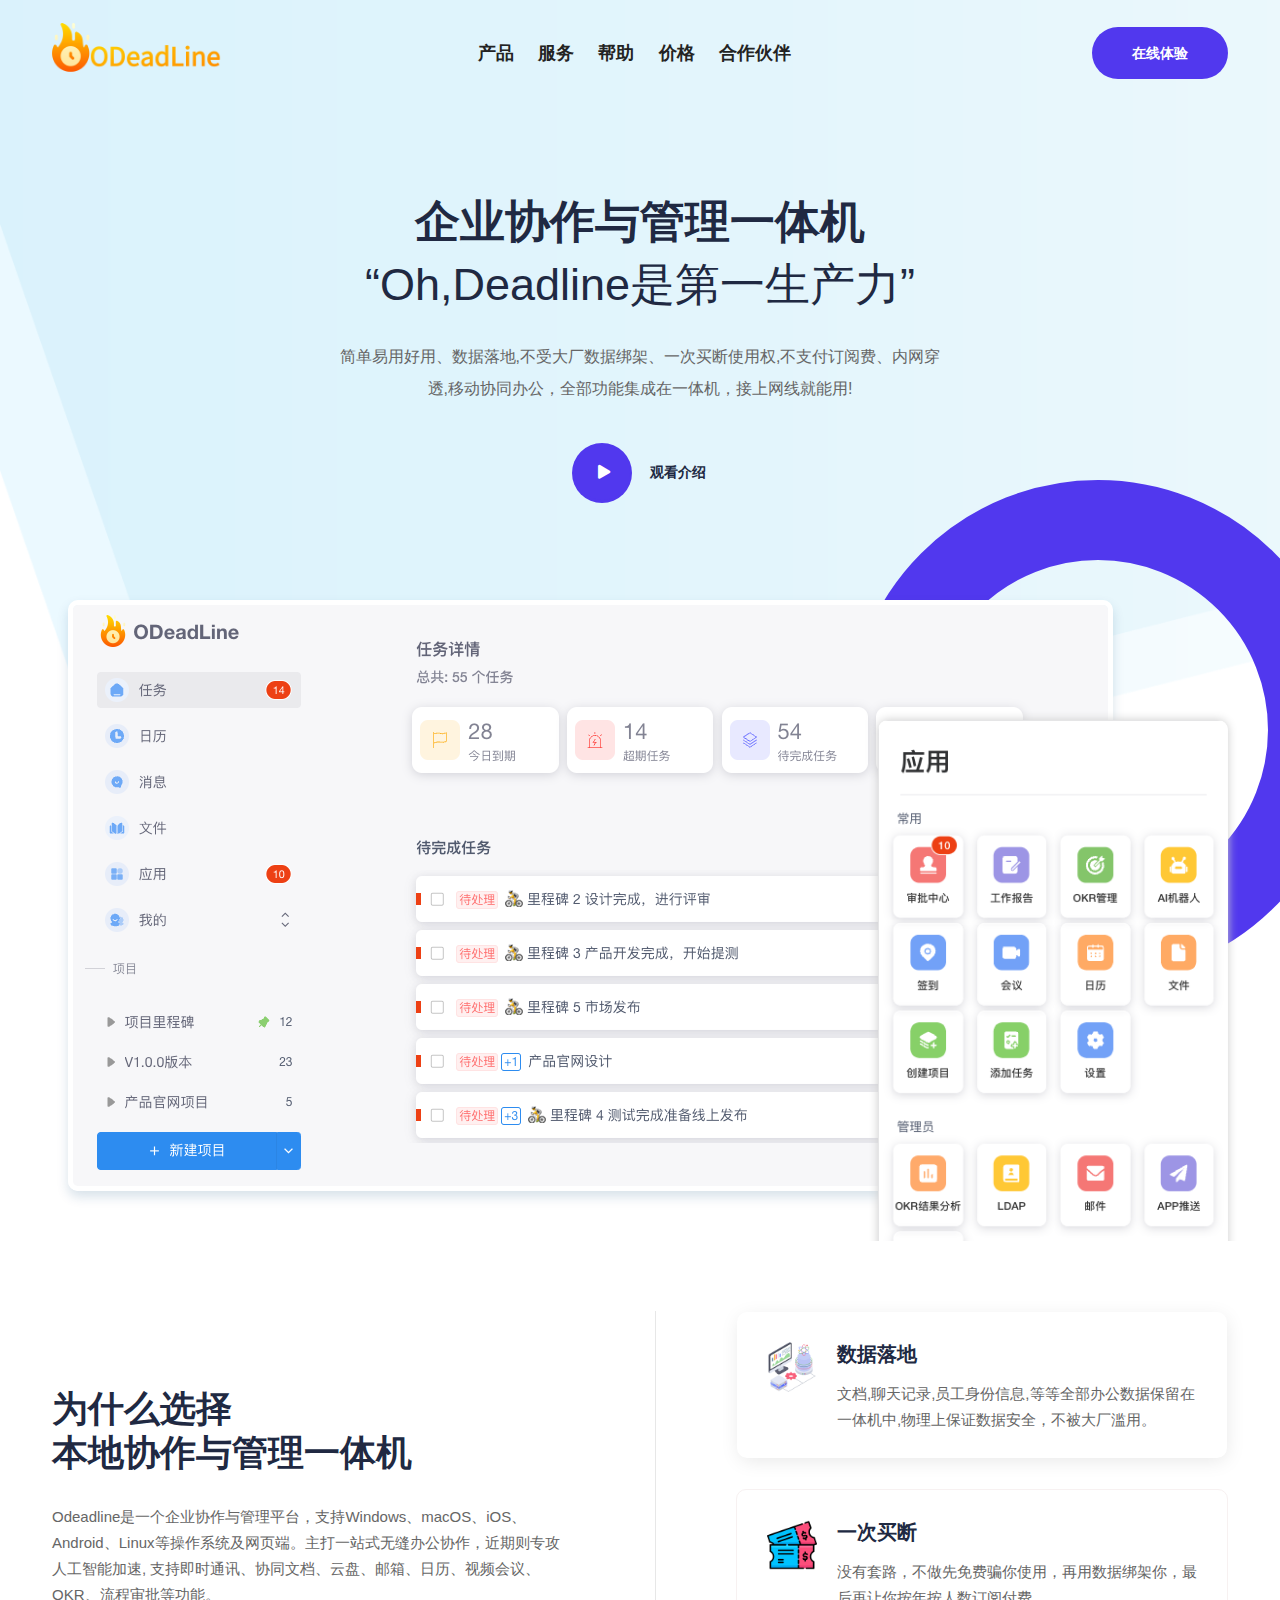
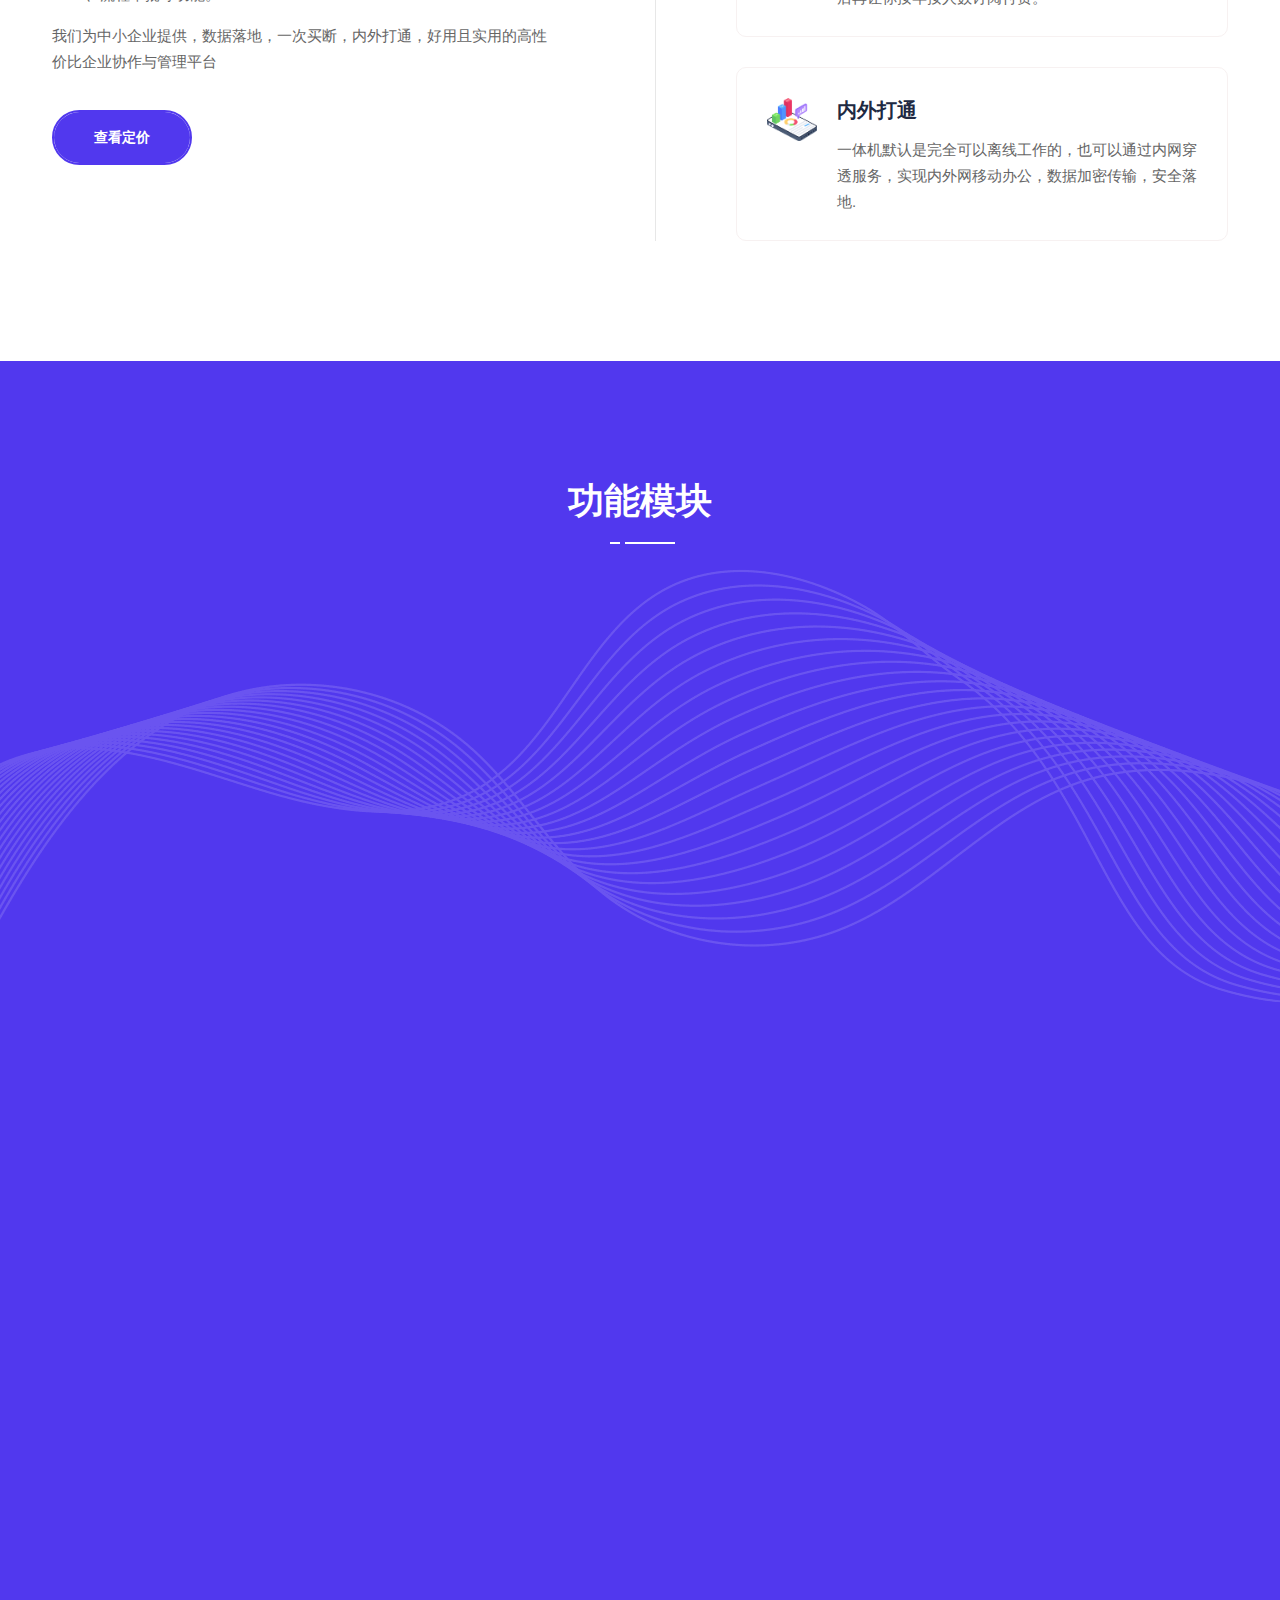
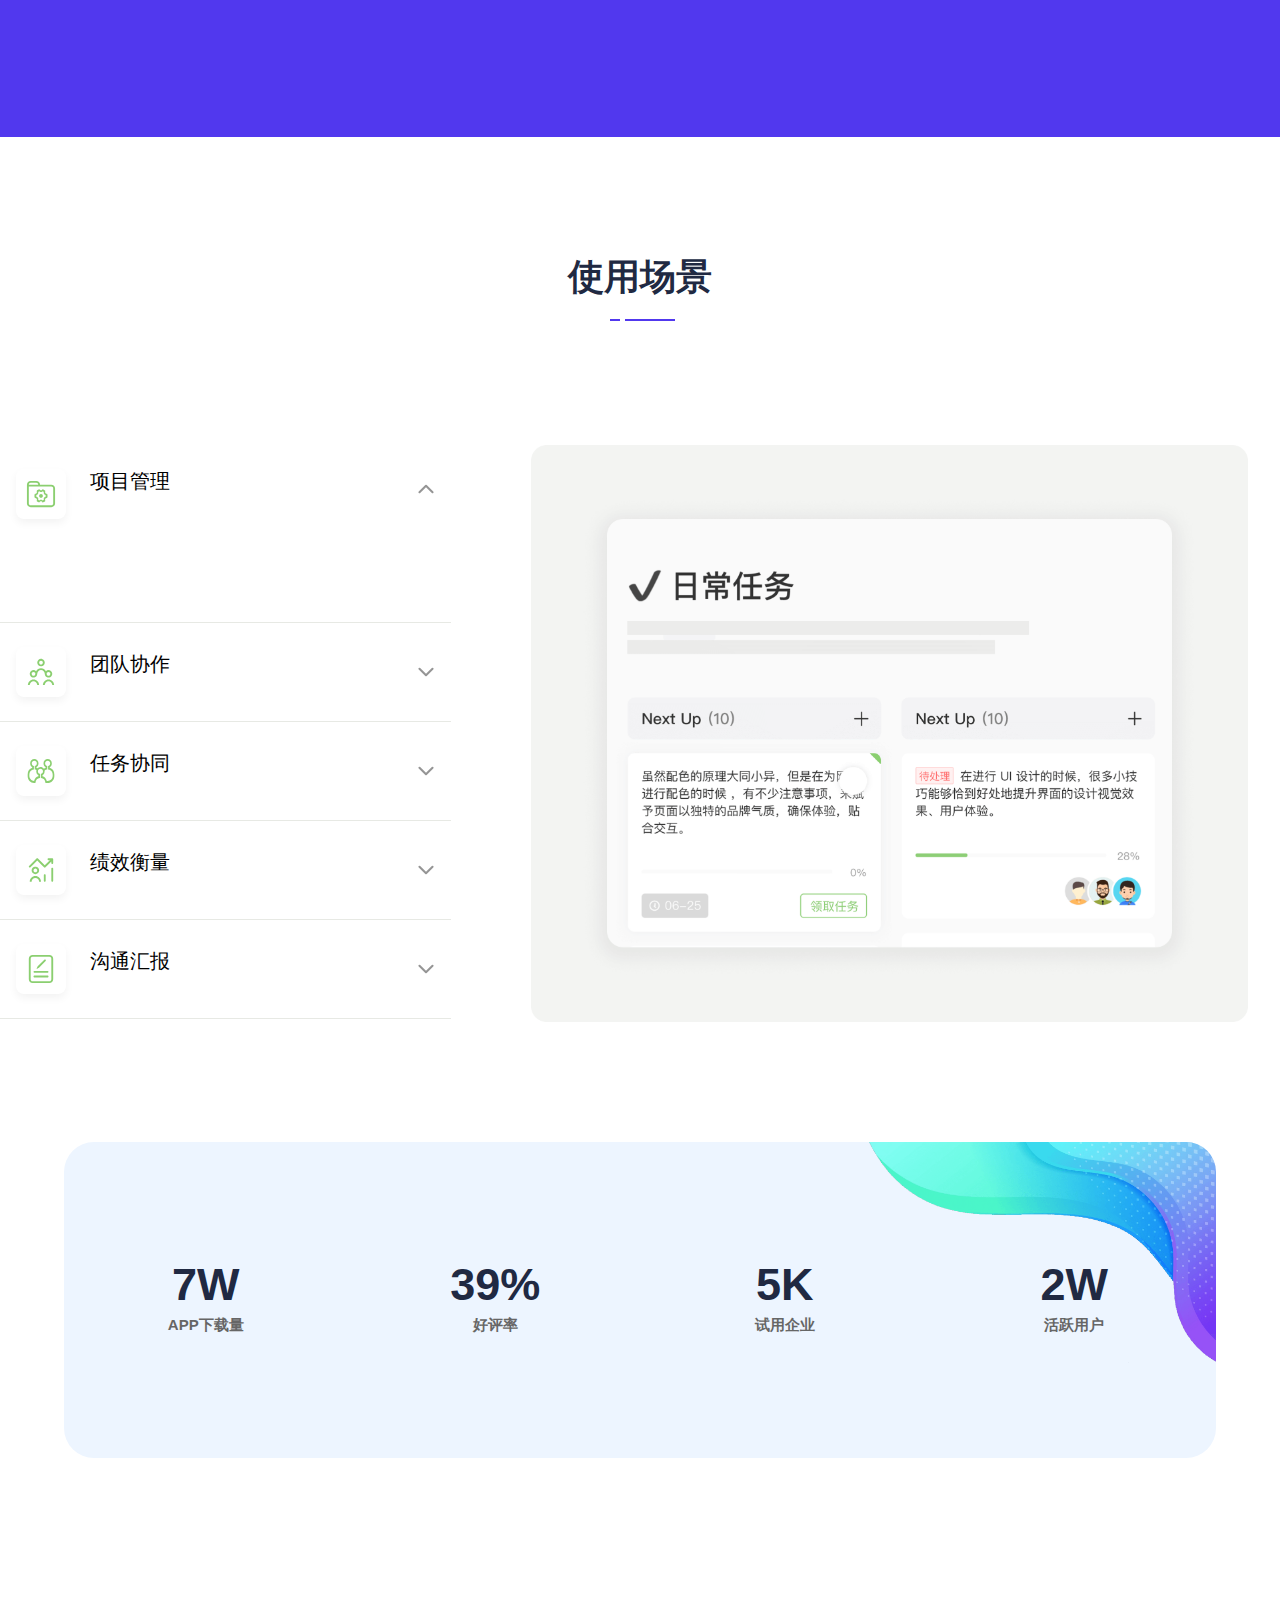
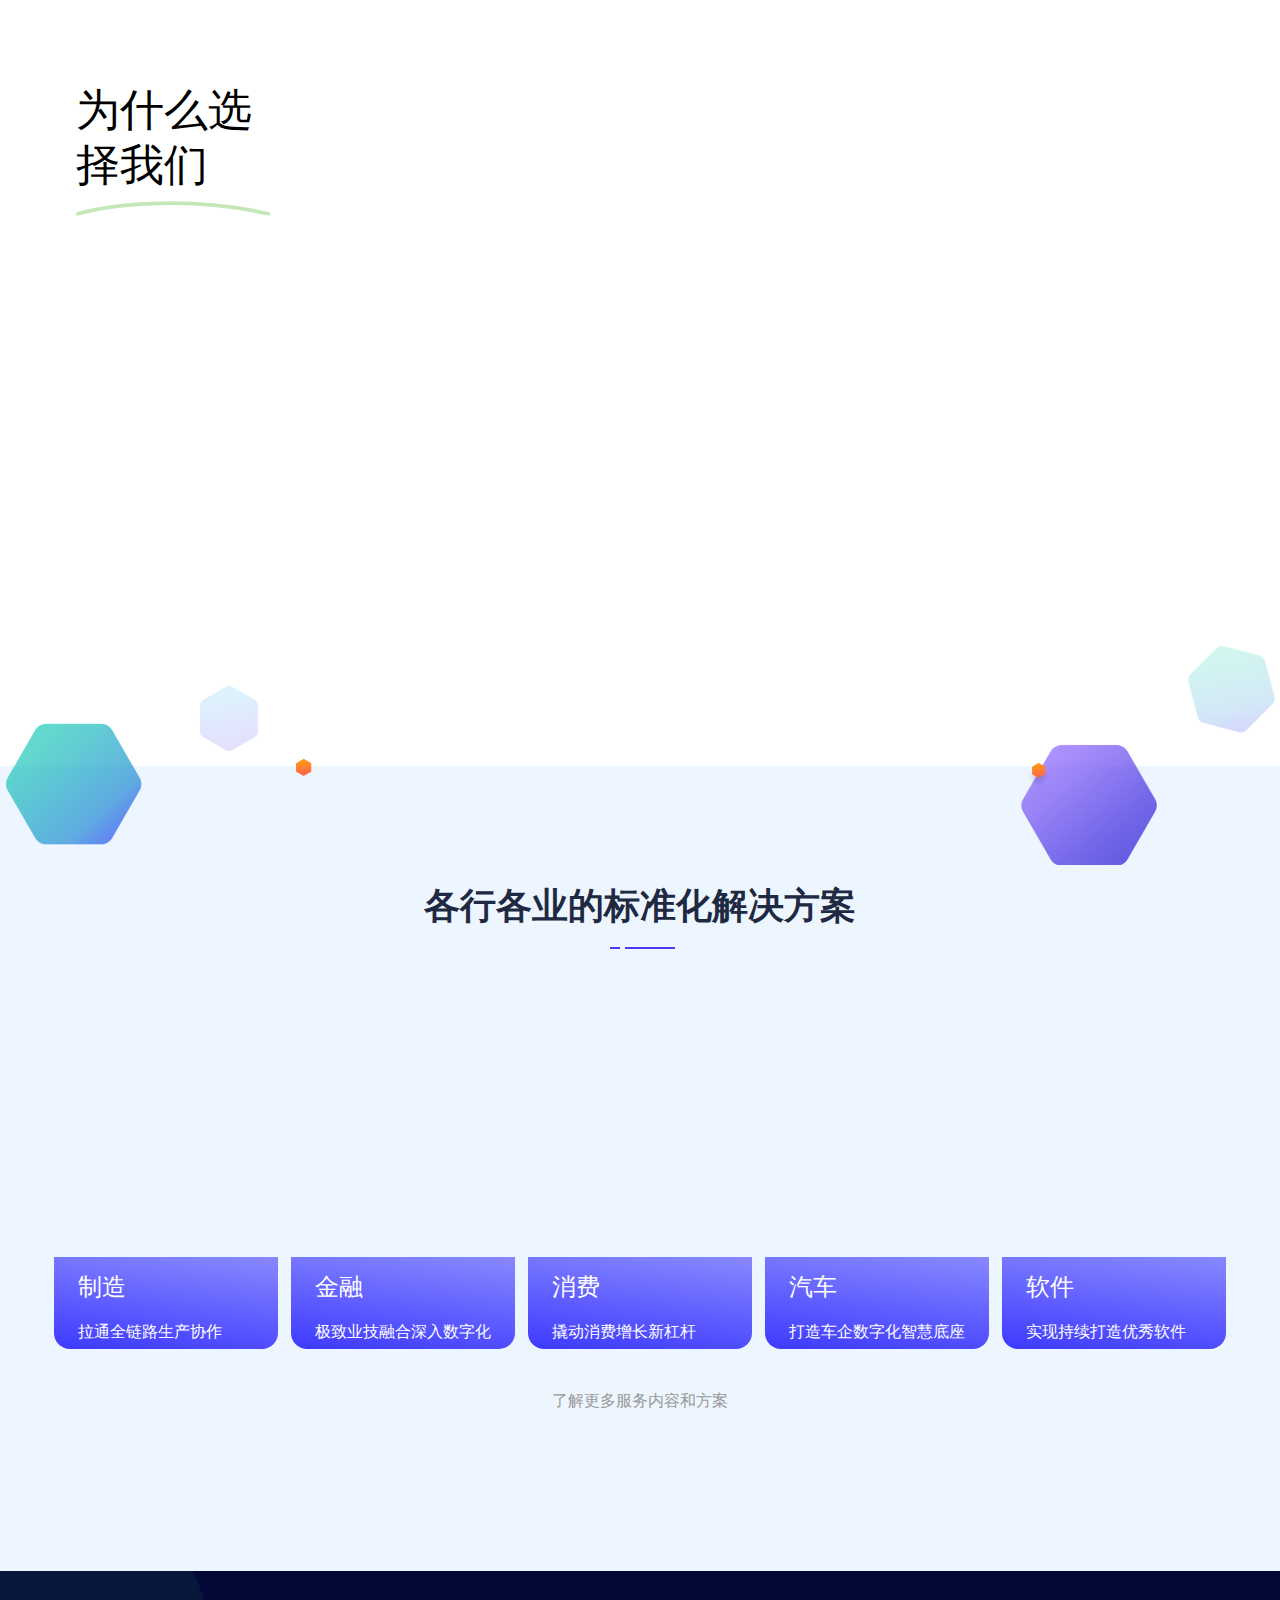
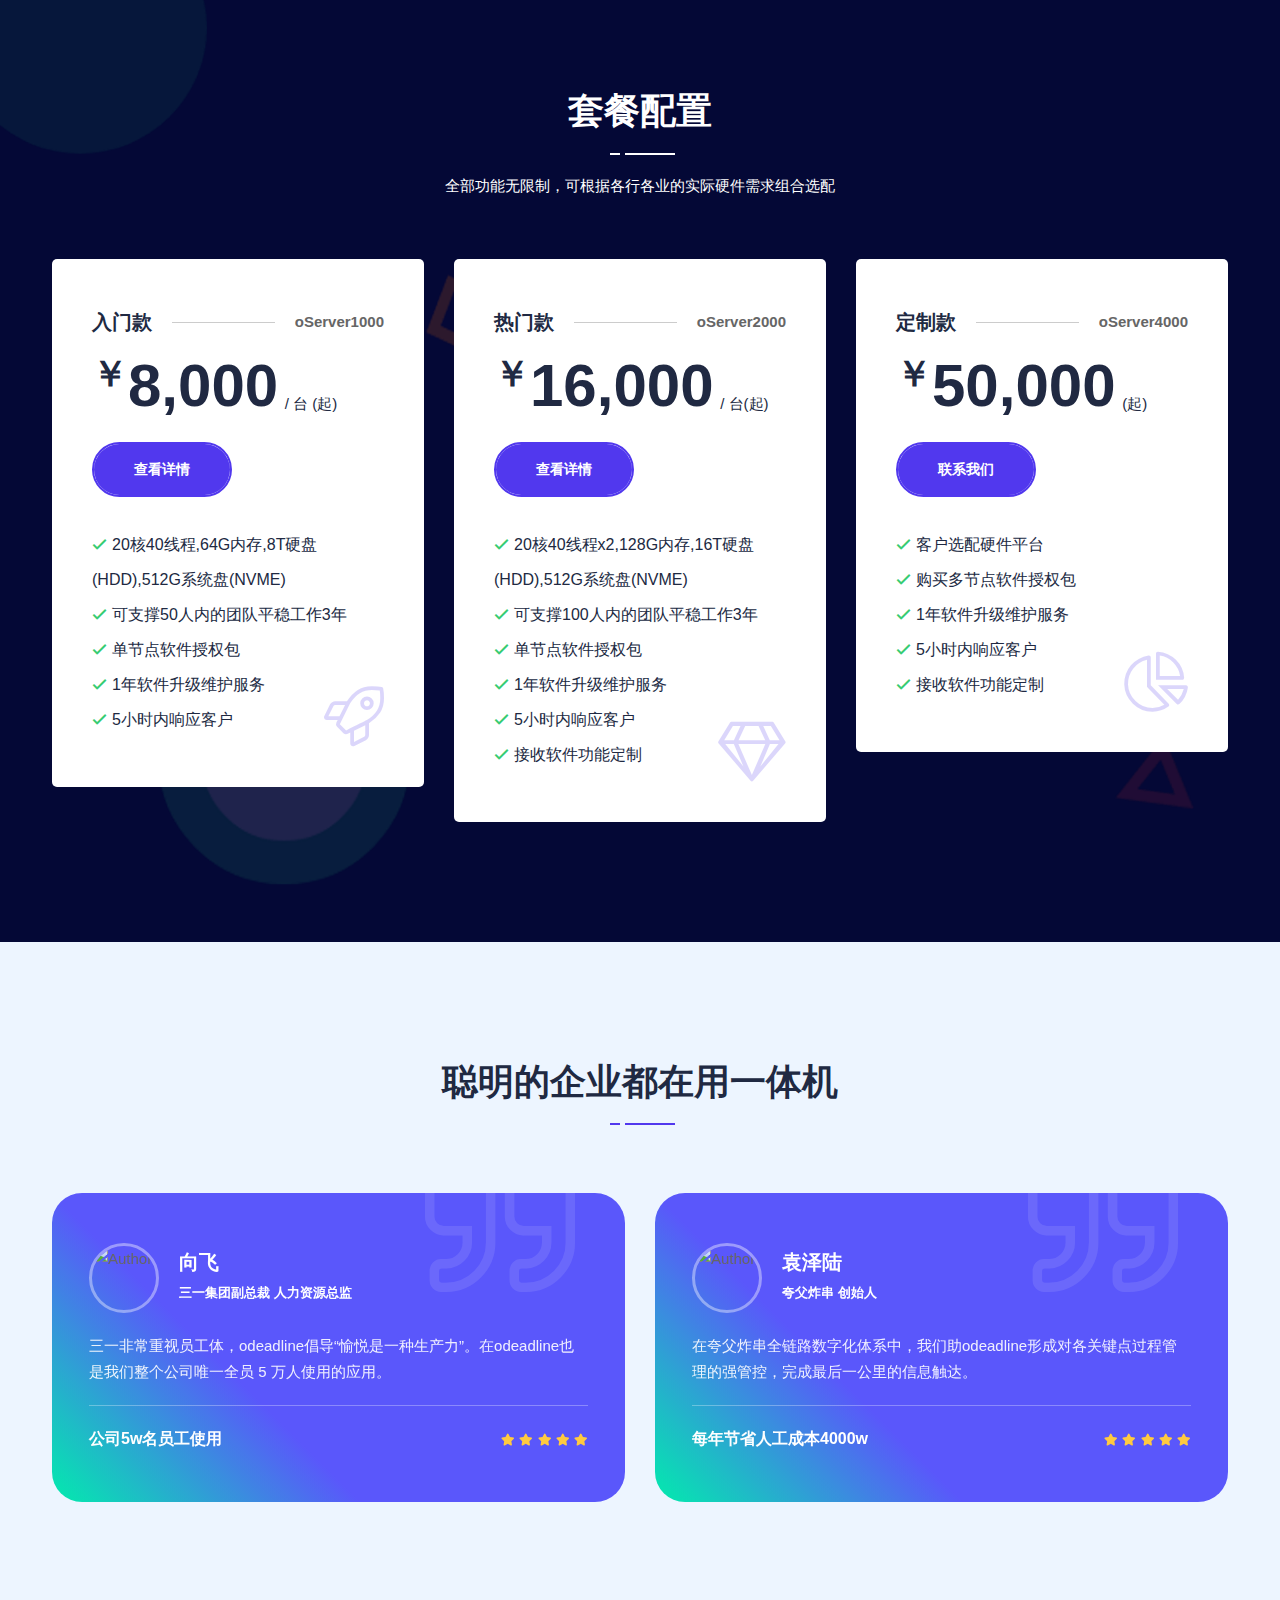
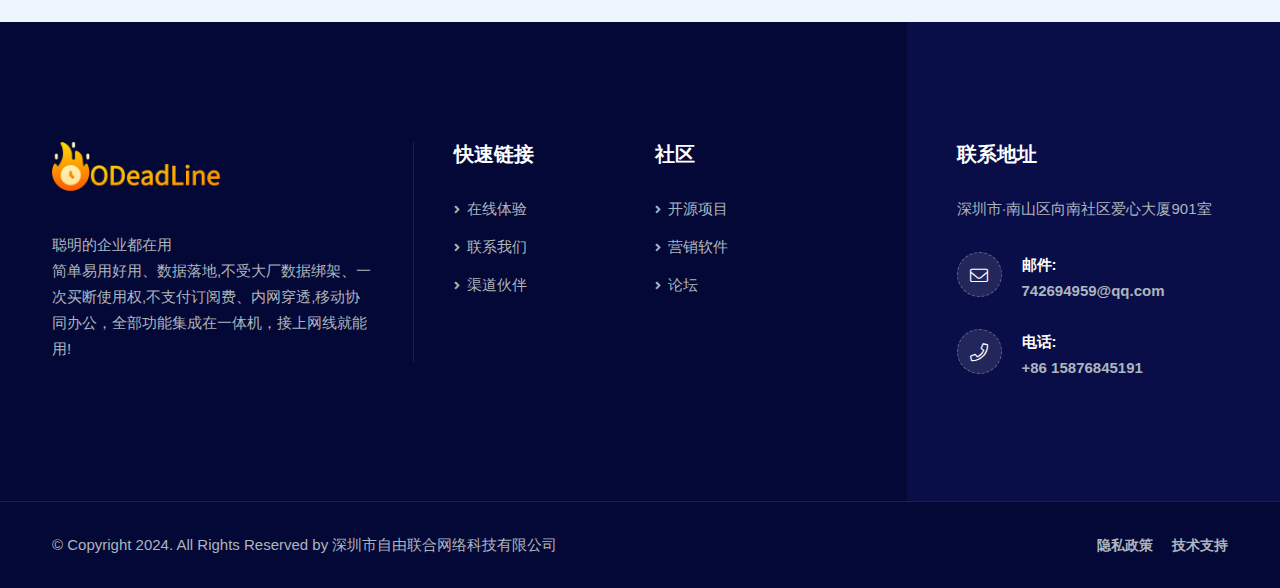
==== commit 8788df1c: "feat(官网): 基本搞定官网，就差视频，和教程的图片替换" ====
--- a/index.html
+++ b/index.html
@@ -95,33 +95,29 @@
             >
               <li>
                 <a
-                  href="#"
+                  href="index.html"
                   class="dropdown-toggle active"
                   data-toggle="dropdown"
                   >产品</a
                 >
               </li>
               <li>
-                <a href="#" class="dropdown-toggle" data-toggle="dropdown"
+                <a href="services.html" class="dropdown-toggle" data-toggle="dropdown"
                   >服务</a
                 >
-              </li>
-              <li class="dropdown">
-                <a href="#" class="dropdown-toggle" data-toggle="dropdown"
-                  >帮助</a
-                >
-                <ul class="dropdown-menu">
-                  <li><a href="services.html">Services</a></li>
-                  <li><a href="services-details.html">Services Details</a></li>
-                </ul>
               </li>
               <li>
-                <a href="#" class="dropdown-toggle" data-toggle="dropdown"
-                  >价格</a
+                <a href="docs.html" class="dropdown-toggle" data-toggle="dropdown"
+                  >帮助</a
                 >
               </li>
               <li>
-                <a href="#" class="dropdown-toggle" data-toggle="dropdown"
+                <a href="price.html" class="dropdown-toggle" data-toggle="dropdown"
+                  >价格</a
+                >
+              </li>
+              <li>
+                <a href="partner.html" class="dropdown-toggle" data-toggle="dropdown"
                   >合作伙伴</a
                 >
               </li>
@@ -133,7 +129,7 @@
             <!-- Start Atribute Navigation -->
             <div class="attr-nav">
               <ul>
-                <li class="button"><a href="#">在线体验</a></li>
+                <li class="button"><a target="_blank" href="https://demo.odeadline.com">在线体验</a></li>
               </ul>
             </div>
             <!-- End Atribute Navigation -->
@@ -172,7 +168,7 @@
               </p>
               <div class="button wow fadeInDown" data-wow-delay="700ms">
                 <a
-                  href="https://www.youtube.com/watch?v=owhuBrGIOsE"
+                  href="https://www.youtube.com/watch?v=ZSTr6G2RwZ4"
                   class="popup-youtube video-btn"
                   ><i class="fas fa-play"></i>观看介绍</a
                 >
@@ -1447,7 +1443,7 @@
             <a
               data-elem-id="Yu4hqCMEmi"
               class=""
-              href="/collection/industry_solutions?from=homepage_industry_solutions"
+              href="price.html"
               target="_blank"
               ><span data-elem-id="Xe1I8g1u9D">了解更多服务内容和方案</span
               ><img
@@ -1496,7 +1492,7 @@
                 <div class="price">
                   <h2><sup>￥</sup>8,000 <sub>/ 台 (起)</sub></h2>
                 </div>
-                <a class="btn circle btn-theme-effect btn-sm" href="#"
+                <a class="btn circle btn-theme-effect btn-sm" href="price.html"
                   >查看详情</a
                 >
                 <ul>
@@ -1521,7 +1517,7 @@
                 <div class="price">
                   <h2><sup>￥</sup>16,000 <sub>/ 台(起)</sub></h2>
                 </div>
-                <a class="btn circle btn-theme-effect btn-sm" href="#"
+                <a class="btn circle btn-theme-effect btn-sm" href="price.html"
                   >查看详情</a
                 >
                 <ul>
@@ -1547,7 +1543,7 @@
                 <div class="price">
                   <h2><sup>￥</sup>50,000 <sub>(起)</sub></h2>
                 </div>
-                <a class="btn circle btn-theme-effect btn-sm" href="#"
+                <a class="btn circle btn-theme-effect btn-sm" href="price.html"
                   >联系我们</a
                 >
                 <ul>
@@ -1691,13 +1687,13 @@
                 <h4 class="widget-title">快速链接</h4>
                 <ul>
                   <li>
-                    <a href="#"><i class="fas fa-angle-right"></i> 在线体验</a>
+                    <a target="_blank" href="https://demo.odeadline.com"><i class="fas fa-angle-right"></i> 在线体验</a>
                   </li>
                   <li>
-                    <a href="#"><i class="fas fa-angle-right"></i> 联系我们</a>
+                    <a href="price.html"><i class="fas fa-angle-right"></i> 联系我们</a>
                   </li>
                   <li>
-                    <a href="#"
+                    <a href="partner.html"
                       ><i class="fas fa-angle-right"></i> 渠道伙伴</a
                     >
                   </li>
@@ -1712,12 +1708,12 @@
                     <a href="#"><i class="fas fa-angle-right"></i> 开源项目</a>
                   </li>
                   <li>
-                    <a href="#"
+                    <a target="_blank" href="https://plusale.com"
                       ><i class="fas fa-angle-right"></i> 营销软件</a
                     >
                   </li>
                   <li>
-                    <a href="#"><i class="fas fa-angle-right"></i> 论坛</a>
+                    <a target="_blank" href="https://uni.plusale.com"><i class="fas fa-angle-right"></i> 论坛</a>
                   </li>
                 </ul>
               </div>
@@ -1761,17 +1757,17 @@
           <div class="row">
             <div class="col-lg-6">
               <p>
-                &copy; Copyright 2021. All Rights Reserved by
+                &copy; Copyright 2024. All Rights Reserved by
                 深圳市自由联合网络科技有限公司
               </p>
             </div>
             <div class="col-lg-6 text-end link">
               <ul>
                 <li>
-                  <a href="#">隐私政策</a>
+                  <a target="_blank" href="https://plusale.com/privacy/">隐私政策</a>
                 </li>
                 <li>
-                  <a href="#">技术支持</a>
+                  <a target="_blank" href="https://uni.plusale.com/">技术支持</a>
                 </li>
               </ul>
             </div>
--- a/assets/css/style.css
+++ b/assets/css/style.css
@@ -88,6 +88,8 @@
 	--box-shadow-extra: 0 5px 50px 0 rgba(0, 0, 0, 0.15);
 	--bg-gray: #edf5ff;
 	--bg-gradient: linear-gradient(45deg, #02ebad 0%, #5a57fb 50%);
+	--border-color: #E7E9E4;
+	--bg-fa-color: #fafafa;
 }
 
 
@@ -1584,7 +1586,7 @@
 	content: "";
 	height: 200px;
 	width: 200px;
-	background: url(assets/dooimg/shape/12.png);
+	background: url(../img/shape/12.png);
 	z-index: -1;
 	background-size: contain;
 	background-position: left top;
@@ -2598,7 +2600,7 @@
 	content: "";
 	height: 200px;
 	width: 152px;
-	background: url(assets/dooimg/shape/19.png);
+	background: url(../img/shape/19.png);
 	background-size: contain;
 	background-repeat: no-repeat;
 	background-position: top left;
@@ -2823,7 +2825,7 @@
 	content: "";
 	height: 80px;
 	width: 200px;
-	background: url(assets/dooimg/shape/19.png);
+	background: url(../img/shape/19.png);
 	z-index: -1;
 	background-size: contain;
 	background-repeat: no-repeat;
@@ -2912,7 +2914,7 @@
 	content: "";
 	height: 300px;
 	width: 300px;
-	background: url(assets/dooimg/shape/14.png);
+	background: url(../img/shape/14.png);
 	border-radius: 50%;
 	background-size: contain;
 	background-repeat: no-repeat;
@@ -3847,7 +3849,7 @@
 	content: "";
 	height: 300px;
 	width: 250px;
-	background: url(assets/dooimg/shape/dotted-bg.png);
+	background: url(../img/shape/dotted-bg.png);
 	z-index: -1;
 }
 
@@ -4044,7 +4046,7 @@
 	content: "";
 	height: 150px;
 	width: 150px;
-	background: url(assets/dooimg/shape/dotted-bg.png);
+	background: url(../img/shape/dotted-bg.png);
 	z-index: -1;
 	background-size: contain;
 	background-repeat: no-repeat;
@@ -6120,7 +6122,7 @@
 	content: "";
 	height: 100%;
 	width: 100%;
-	background: url(assets/dooimg/shape/23.png);
+	background: url(../img/shape/23.png);
 }
 
 .feature-style-one h4 {
@@ -6853,7 +6855,7 @@
 	height: 600px;
 	width: 600px;
 	content: "";
-	background: url(assets/dooimg/shape/27.png);
+	background: url(../img/shape/27.png);
 	z-index: -1;
 	background-size: contain;
 	background-repeat: no-repeat;
@@ -7102,7 +7104,7 @@
     content: "";
     height: 120px;
     width: 120px;
-    background: url(assets/dooimg/shape/1.svg);
+    background: url(../img/shape/1.svg);
     z-index: -1;
     background-repeat: no-repeat;
     background-position: top right;
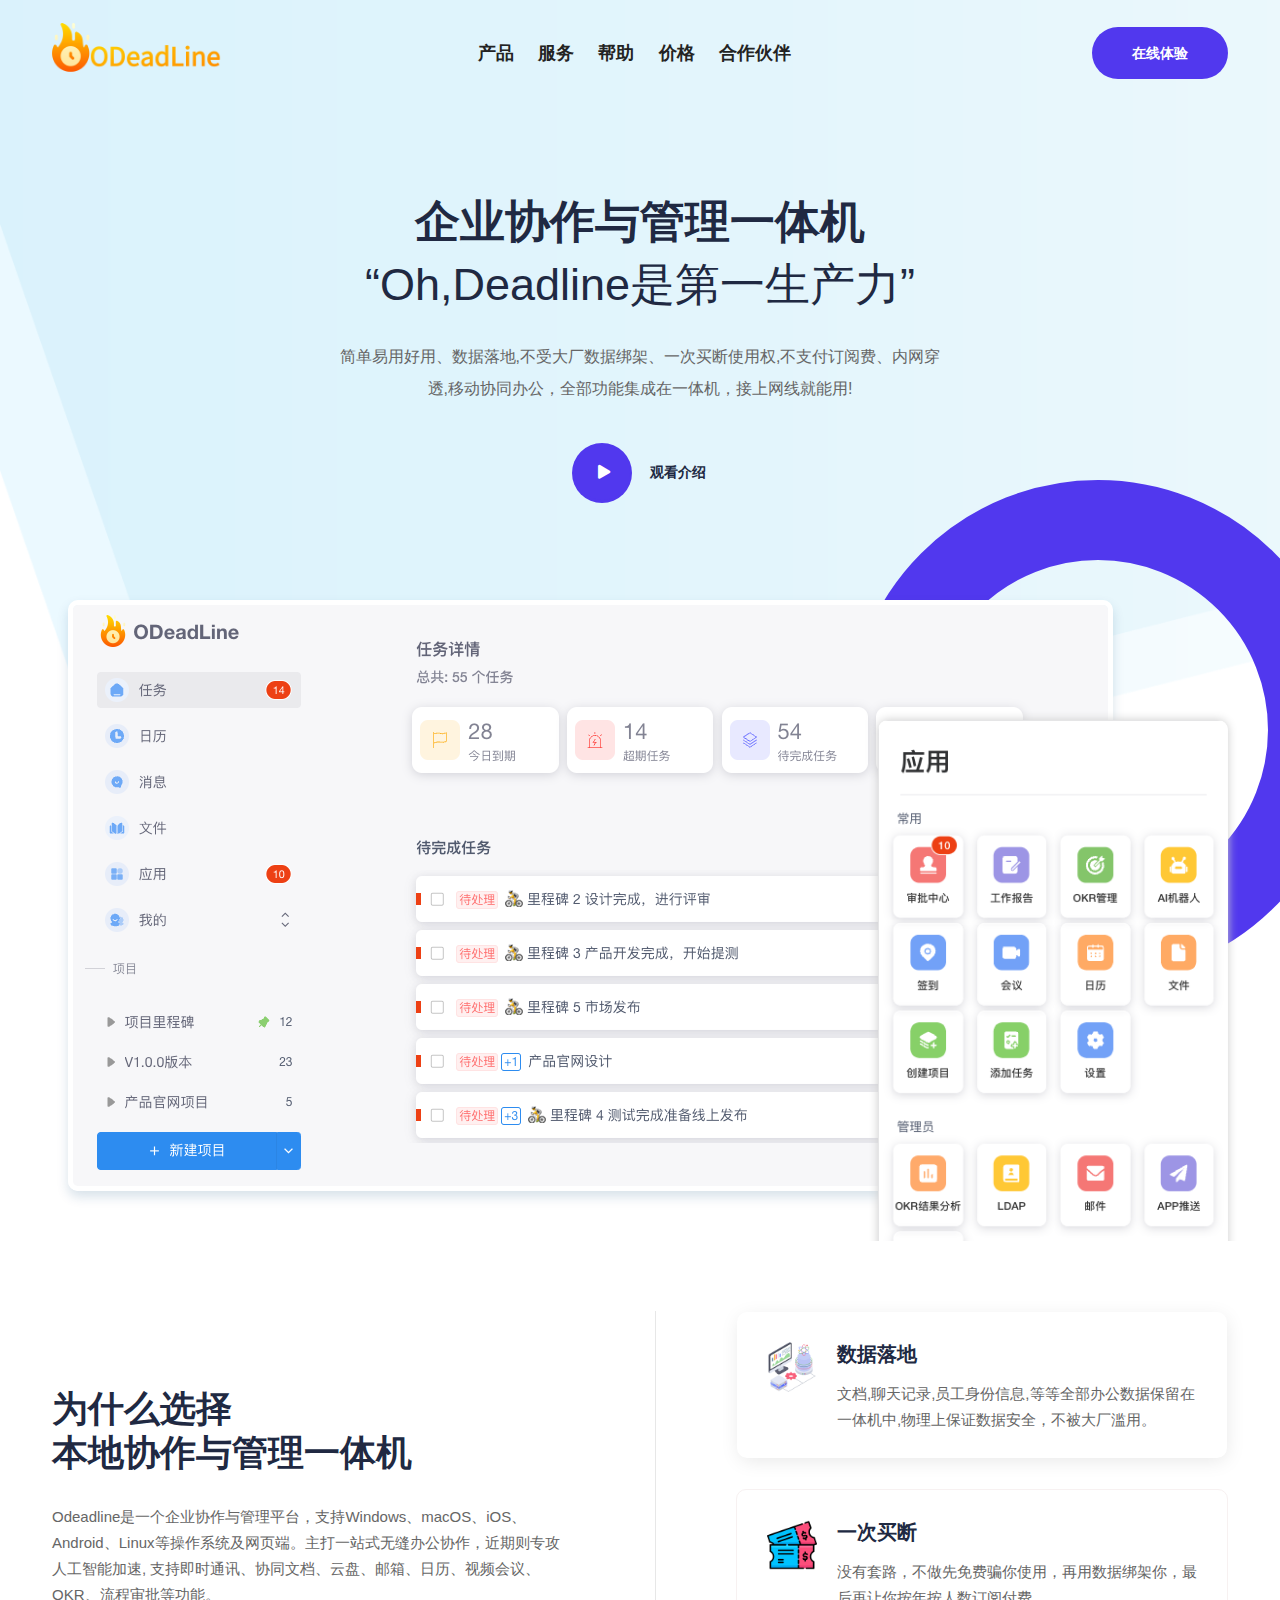
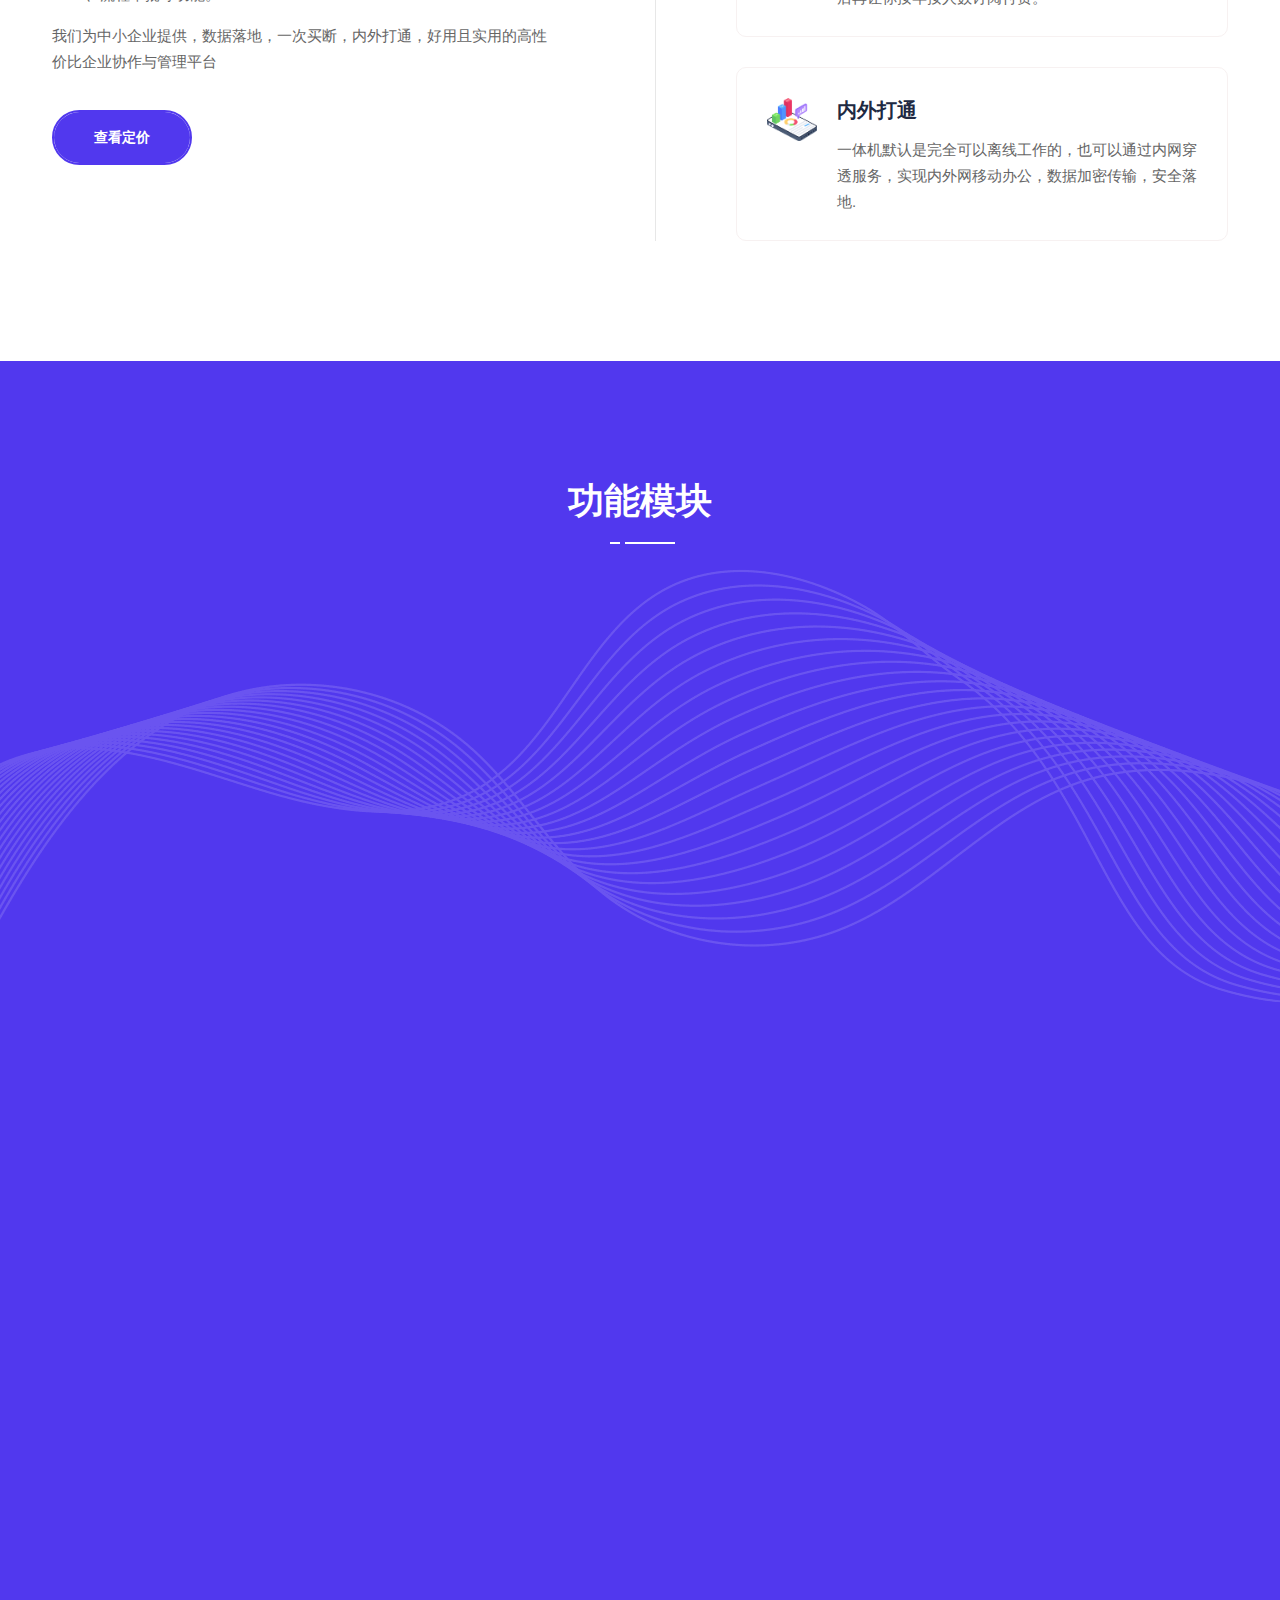
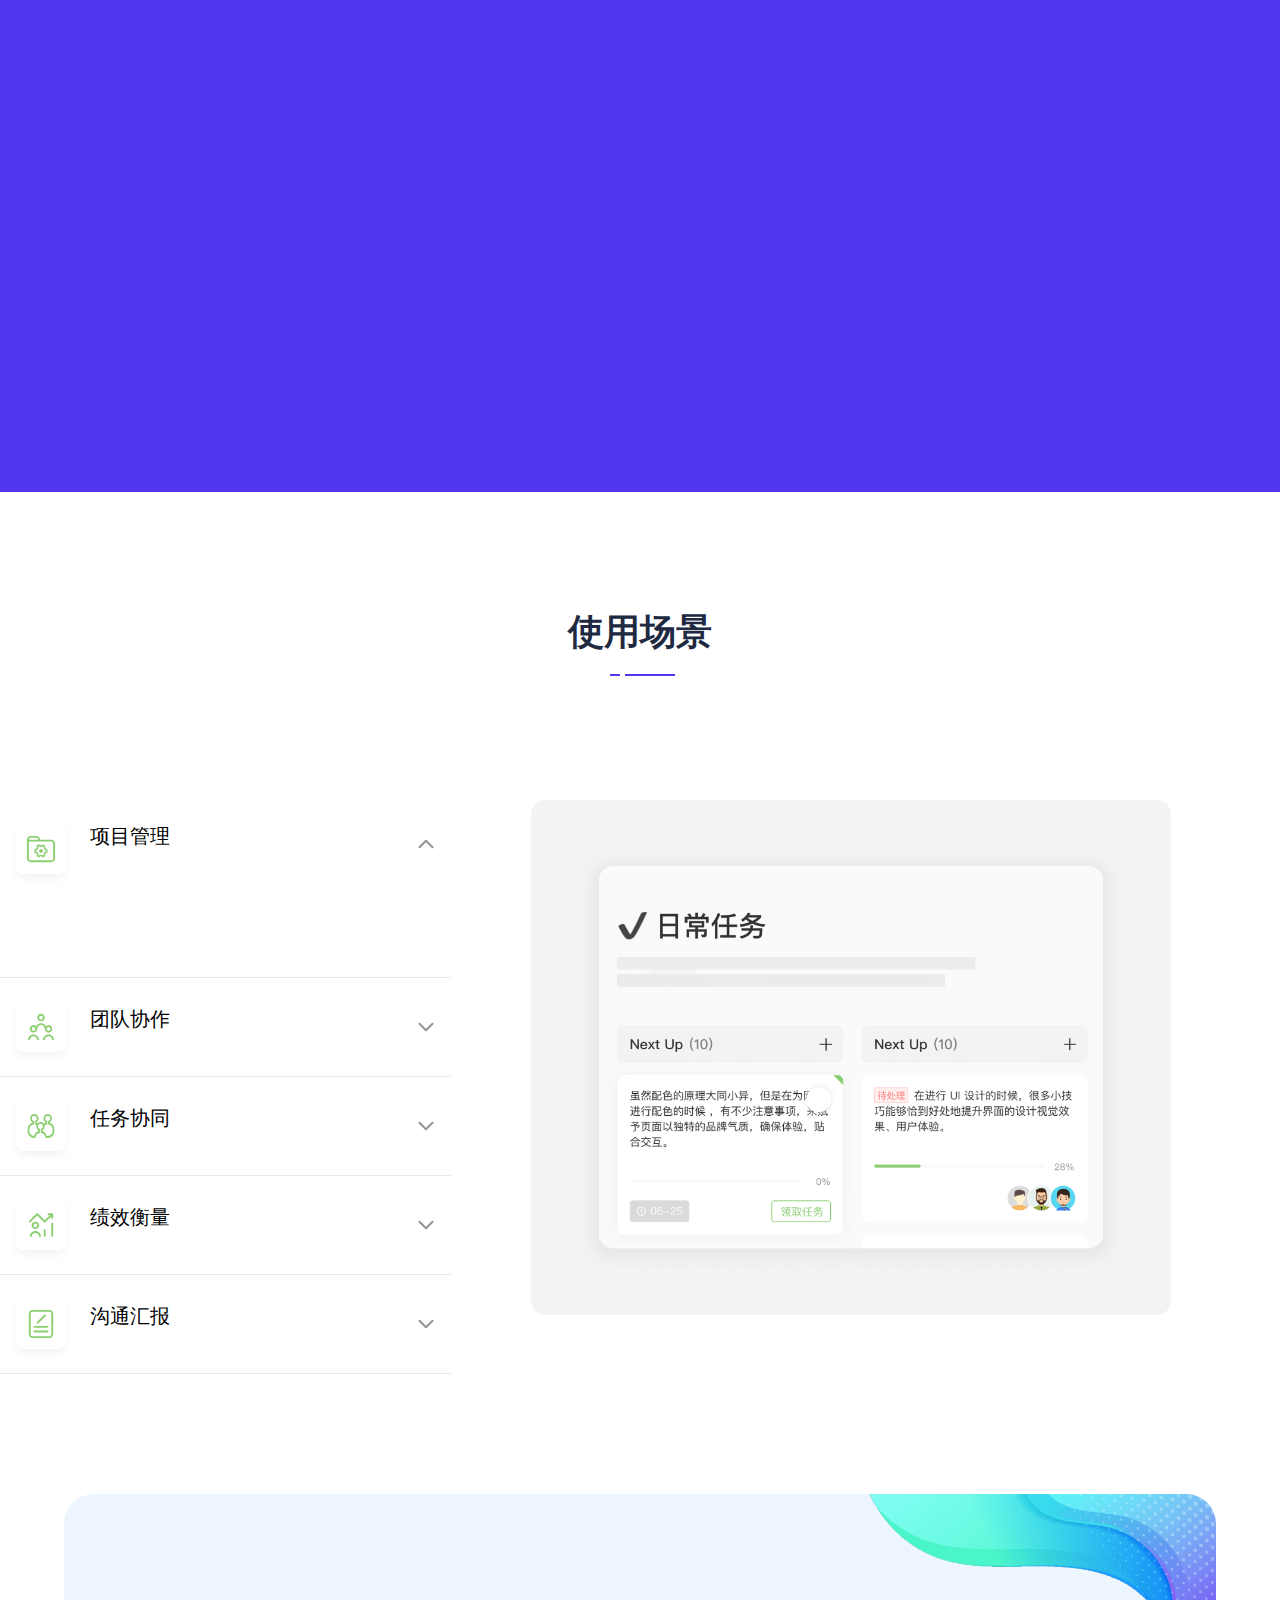
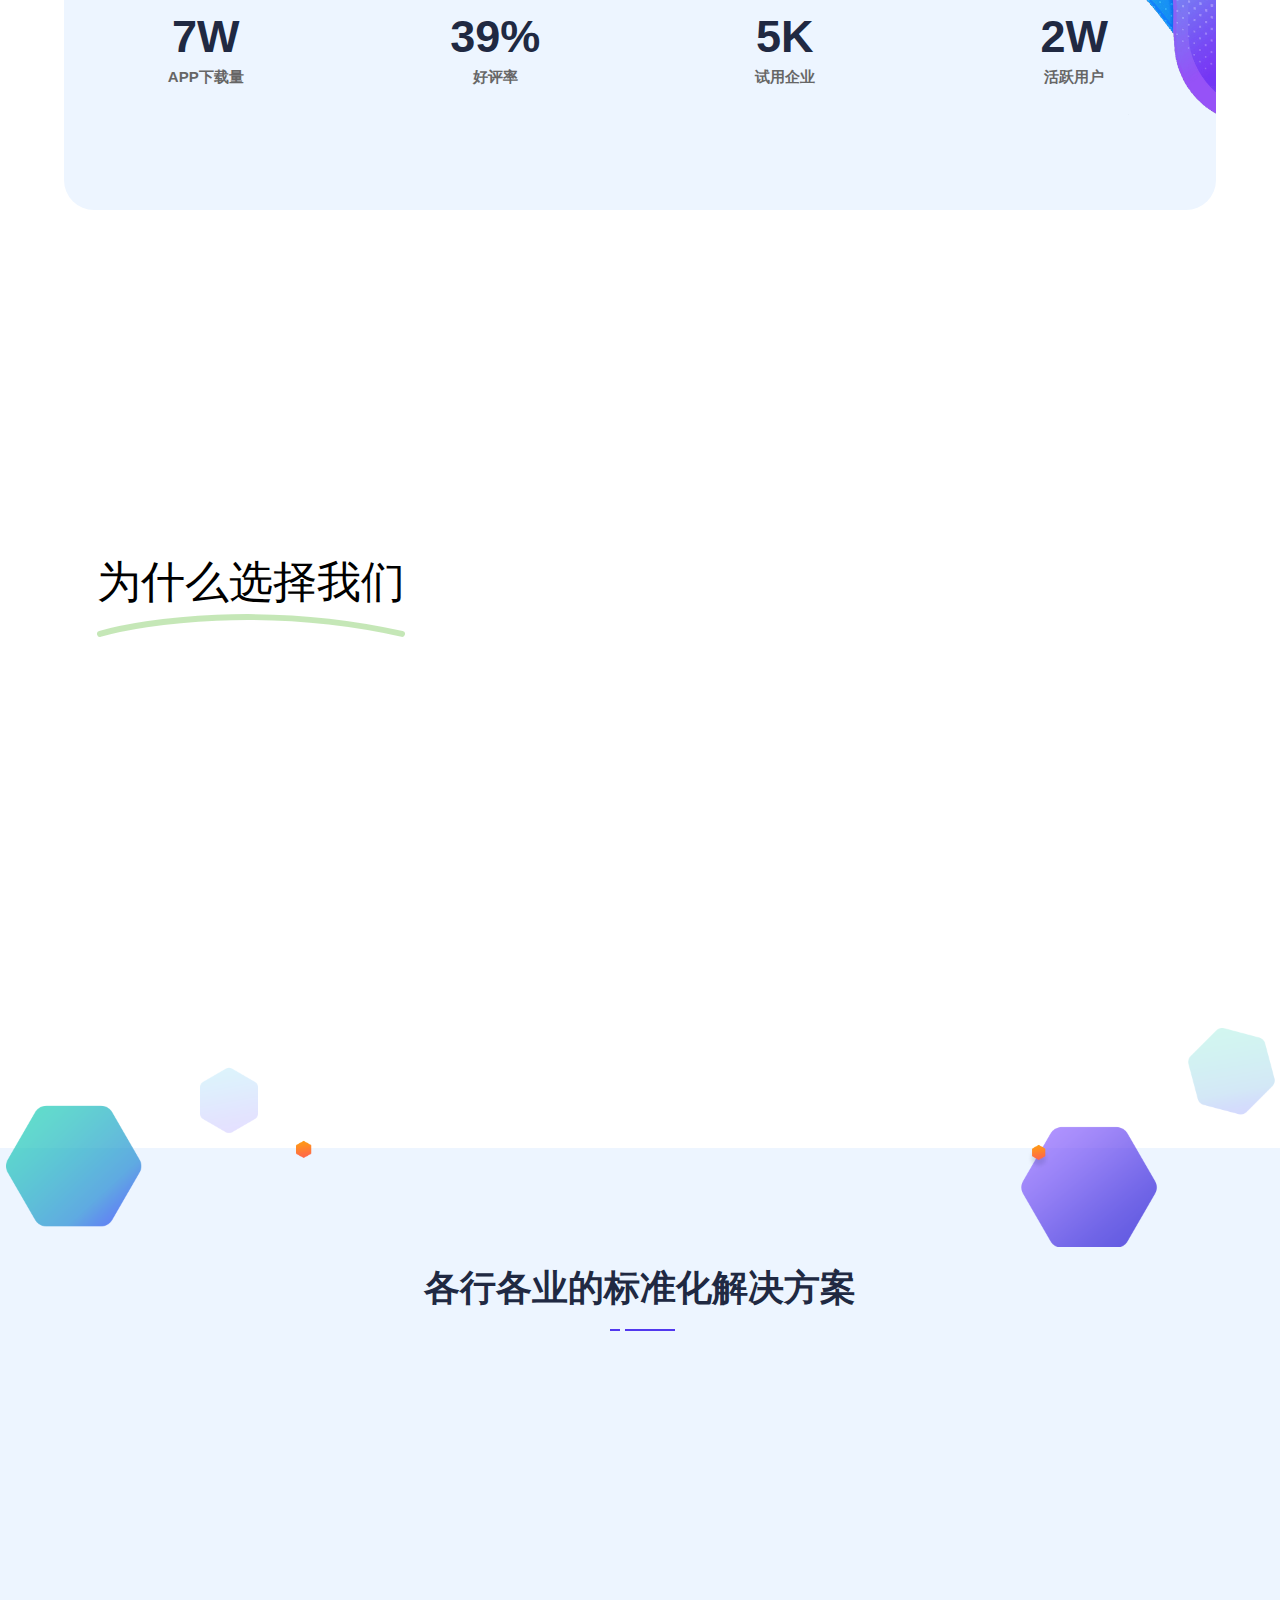
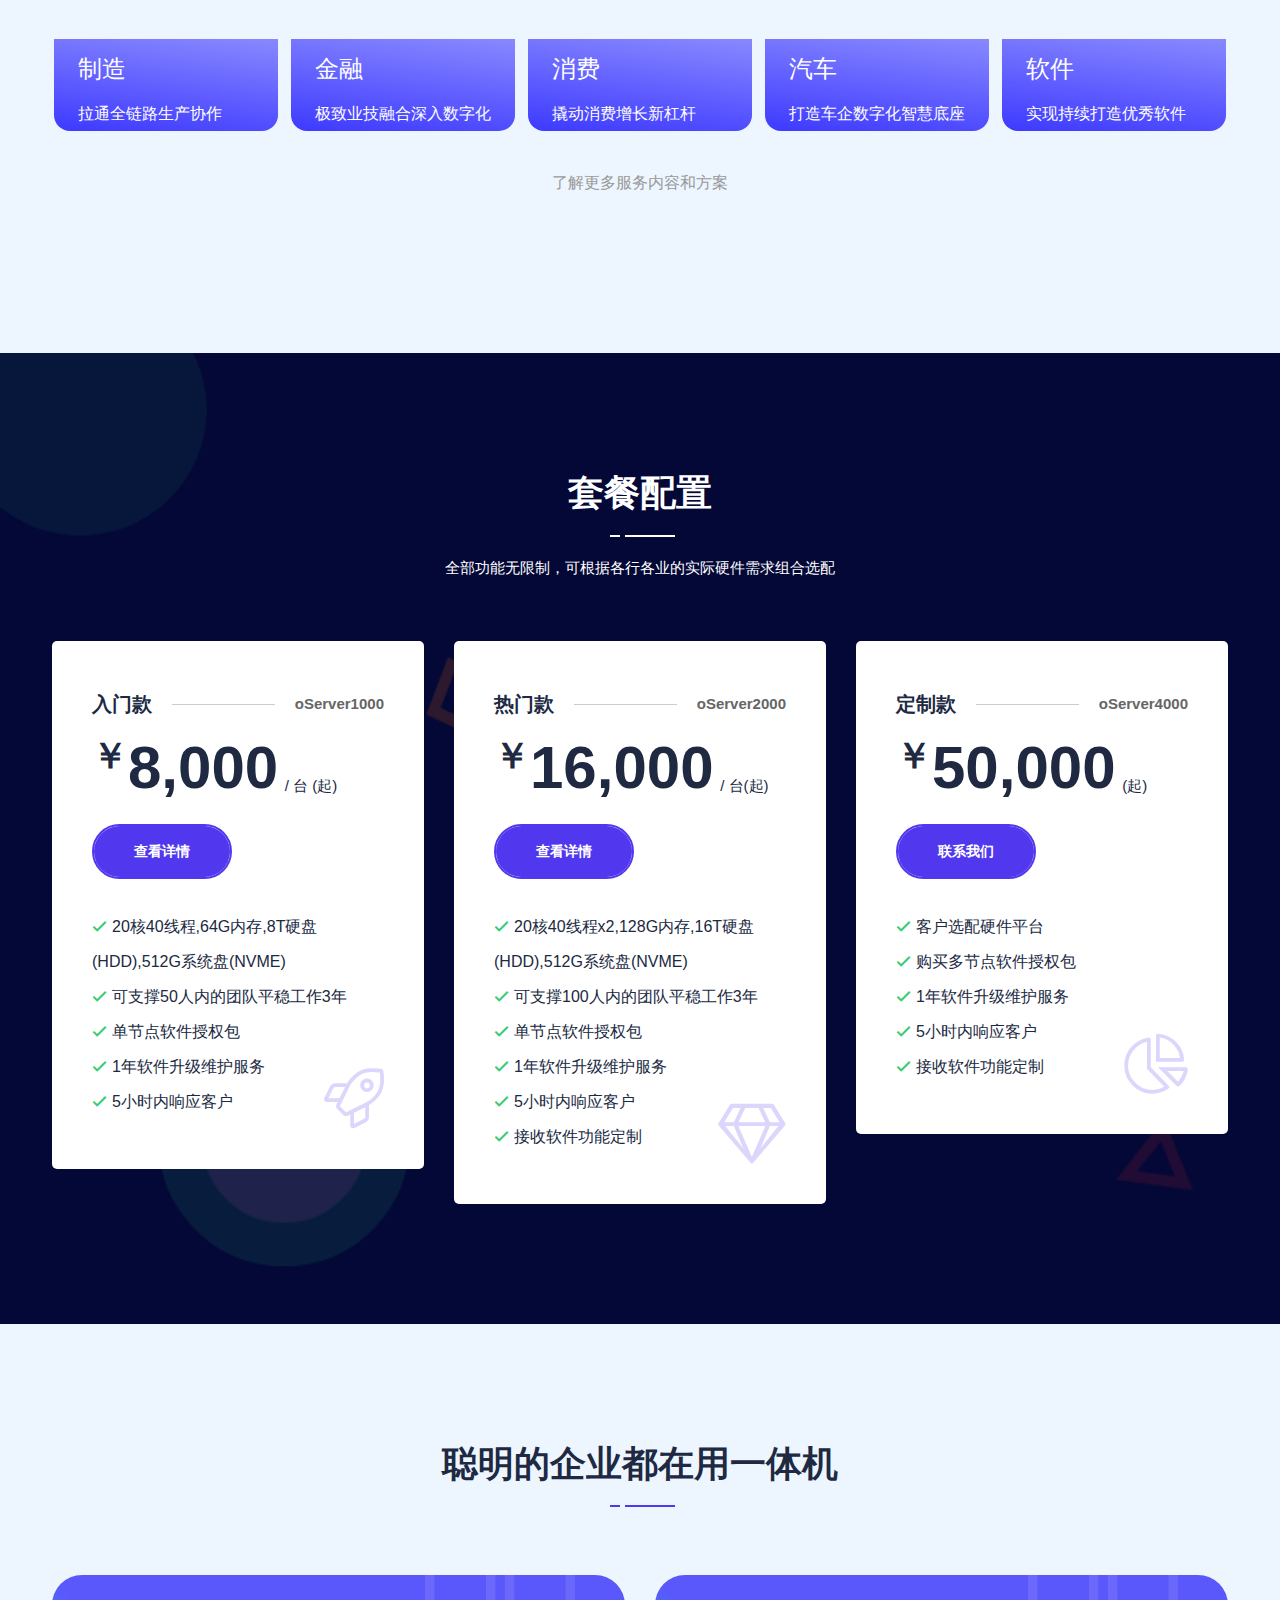
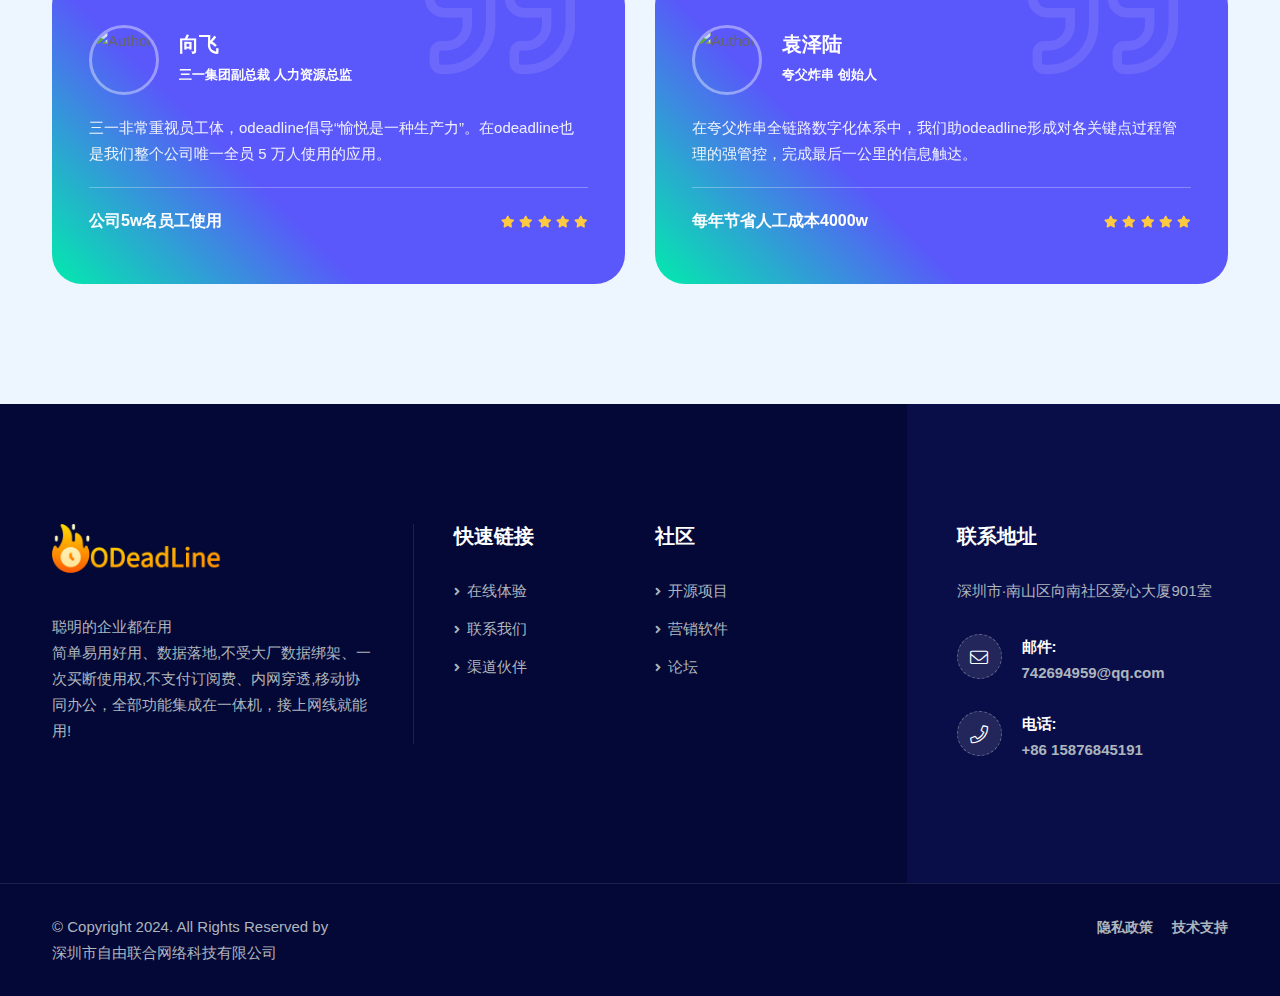
==== commit c2620ce0: "feat(官网): 移动端适配" ====
--- a/index.html
+++ b/index.html
@@ -34,6 +34,8 @@
     <link href="assets/css/common.css" rel="stylesheet" />
     <link href="assets/css/product.css" rel="stylesheet" />
     <link href="assets/css/solution.css" rel="stylesheet" />
+    <link href="assets/css/rem.css" rel="stylesheet" />
+
 
     <!-- ========== End Stylesheet ========== -->
 
@@ -94,32 +96,19 @@
               data-out="fadeOutUp"
             >
               <li>
-                <a
-                  href="index.html"
-                  class="dropdown-toggle active"
-                  data-toggle="dropdown"
-                  >产品</a
-                >
+                <a href="index.html">产品</a>
               </li>
               <li>
-                <a href="services.html" class="dropdown-toggle" data-toggle="dropdown"
-                  >服务</a
-                >
+                <a href="services.html" >服务</a>
               </li>
               <li>
-                <a href="docs.html" class="dropdown-toggle" data-toggle="dropdown"
-                  >帮助</a
-                >
+                <a href="docs.html" >帮助</a>
               </li>
               <li>
-                <a href="price.html" class="dropdown-toggle" data-toggle="dropdown"
-                  >价格</a
-                >
+                <a href="price.html" >价格</a>
               </li>
               <li>
-                <a href="partner.html" class="dropdown-toggle" data-toggle="dropdown"
-                  >合作伙伴</a
-                >
+                <a href="partner.html">合作伙伴</a>
               </li>
             </ul>
           </div>
@@ -305,6 +294,7 @@
           <li>
             <i class="prev" onclick="prevHandle()">
               <img
+                class="prev_next"
                 src="assets/dooimg/prev.svg"
                 alt="一个产品，多种强大的工具"
               />
@@ -394,6 +384,7 @@
           <li>
             <i class="next" onclick="nextHandle()">
               <img
+                class="prev_next"
                 src="assets/dooimg/next.svg"
                 alt="一个产品，多种强大的工具"
               />
@@ -1757,7 +1748,7 @@
           <div class="row">
             <div class="col-lg-6">
               <p>
-                &copy; Copyright 2024. All Rights Reserved by
+                &copy; Copyright 2024. All Rights Reserved by<br/>
                 深圳市自由联合网络科技有限公司
               </p>
             </div>
@@ -1989,25 +1980,25 @@
       const prevHandle = () => {
         if (currentIndex != 0) {
           currentIndex = currentIndex - 1;
-          cardItems[currentIndex + 1].classList.remove("active");
+          pcardItems[currentIndex + 1].classList.remove("active");
           firstIcon.setAttribute(
             "src",
             `assets/dooimg/product_icons${currentIndex + 1}_h.svg`
           );
           firstTxt.innerHTML = productNameObj[currentIndex];
-          cardItems[currentIndex].classList.add("active");
+          pcardItems[currentIndex].classList.add("active");
         }
       };
       const nextHandle = () => {
         if (currentIndex != 8) {
           currentIndex = currentIndex + 1;
-          cardItems[currentIndex - 1].classList.remove("active");
+          pcardItems[currentIndex - 1].classList.remove("active");
           firstIcon.setAttribute(
             "src",
             `assets/dooimg/product_icons${currentIndex - 1}_h.svg`
           );
           firstTxt.innerHTML = productNameObj[currentIndex];
-          cardItems[currentIndex].classList.add("active");
+          pcardItems[currentIndex].classList.add("active");
         }
       };
       /* 滑动到可视区域执行动画 */
--- a/assets/css/solution.css
+++ b/assets/css/solution.css
@@ -110,3 +110,36 @@
   position: absolute;
   right: -20px;
 }
+
+@media screen and (max-width: 768px) {
+  [data-elem-id=e3kUCT9TED] {
+    max-width: 100%;
+    display: flex;
+    flex-direction: row;
+    align-items: center;
+    justify-content: space-around;
+    flex-wrap: wrap;
+    width: 100%;
+  }
+
+  [data-elem-id=KJ1PpiCk9L] {
+    border-top-left-radius: 16px;
+    border-top-right-radius: 16px;
+    border-bottom-left-radius: 16px;
+    border-bottom-right-radius: 16px;
+    max-width: 384px;
+    width: 384px;
+    height: 280px;
+    max-height: 280px;
+    margin-bottom: 12px;
+    position: relative;
+    box-sizing: border-box;
+    cursor: default;
+  }
+
+  [data-elem-id=e6TXmMHvxM] {
+    width: 384px;
+  }
+
+}
+
--- a/assets/css/rem.css
+++ b/assets/css/rem.css
@@ -0,0 +1,803 @@
+@media screen and (max-width: 1280px){
+  .head-con,.companies-con,.card,.choose,.footer-con,.prooduct-con,.manage-con,.performance-con,.app-con,.nav-layout,.update-con,.logs-con,.help-con,.plans-con,.company-profile-con,.scenario-app-con,.footer-t-con,.topics-con,.collaboration{
+    /* width: calc(100vw - 72px) !important; */
+    padding-left: 36px !important;
+    padding-right: 36px !important;
+  }
+  .nav-r{
+    width: 27%;
+  }
+  .nav-ul{
+    width: 42%;
+  }
+  .card-pic{
+    max-width: 50% !important;
+    margin-bottom: 36px !important;
+  }
+  .manage-b,.scenario-app-ul {
+    flex-wrap: wrap;
+    justify-content: center !important;
+  }
+  .update-layout{
+    justify-content: center !important;
+  }
+  .update-l{
+    margin-right: 36px;
+  }
+  .manage-b{
+    display: block !important;
+  }
+  .details,.manage-tit,.company-profile-l{
+    width: calc(100vw - 72px) !important;
+  }
+  .topics-tit{
+    width: calc(100vw - 72px) !important;
+    text-align: center;
+  }
+  .prooduct-list .prooduct-list-item{
+    width: auto !important;
+    max-width: 100% !important;
+    margin-right: 0 !important;
+    margin-bottom: 0 !important;
+  }
+  .prooduct-ul{
+    margin-top: 36px !important;
+  }
+  .manage-ul-item{
+    margin-bottom: 32px !important;
+  }
+  .details-con-item4{
+    display: none !important;
+  }
+  .details-ul-1280{
+    display: flex !important;
+  }
+  .app-ul{
+    justify-content: center !important;
+  }
+  .team-ul,.price-card{
+    flex-wrap: wrap !important;
+    justify-content: space-between!important;
+  }
+  .plans-ul-b{
+    flex-wrap: wrap !important;
+    justify-content: flex-start !important;
+  }
+  .team-ul-item,.price-card-item,.plans-ul-b-item{
+    margin-bottom: 32px;
+  }
+  .team-con{
+    width: calc(100vw - 72px) !important;
+    padding: 120px 20px 88px 20px !important;
+  }
+  .download-ul{
+    width: 100% !important;
+    padding-bottom: 120px !important;
+  }
+  .update-r{
+    margin-left: 0 !important;
+  }
+  .grid-4{
+    grid-template-columns: 32vw 18vw 18vw 18vw !important;
+  }
+  .plans-ul-b{
+    grid-template-columns: calc(34vw + 4px) 18vw 18vw 18vw !important;
+  }
+  .scenario-app-ul-item:nth-of-type(3),.app-ul-item:nth-of-type(3){
+    margin-bottom: 32px !important;
+  }
+  .company-profile-layout{
+    flex-wrap: wrap;
+    justify-content: center !important;
+  }
+  .company-profile-r{
+    margin-top: 48px !important;
+    width: auto !important;
+  }
+  .team-ul-item{
+    width: auto !important;
+    height: auto !important;
+  }
+  .help-pic1{
+    height: auto !important;
+  }
+  .help-pic1-tips-h2{
+    margin-bottom: 0 !important;
+  }
+  .help-pic1-tips{
+    position: relative;
+    padding: 12px 0 !important;
+    z-index: 10;
+    max-width: calc(100% - 123px) !important;
+  }
+  .help-pic1-tips-h2{
+    font-weight: 500 !important;
+    font-size: 16px !important;
+    line-height: 24px !important;
+    margin-bottom: 8px !important;
+  }
+  .help-pic1-tips-h6{
+    font-weight: 400 !important;
+    font-size: 12px !important;
+    line-height: 16px !important;
+  }
+  .choose-con-ul{
+    justify-content: flex-start !important;
+  }
+  .choose-con-item,.app-ul-item,.scenario-app-ul-item{
+    width: 100% !important;
+  }
+  .choose-con{
+    padding: 120px 0 56px 0 !important;
+  }
+  .collaboration{
+    /* padding-bottom: 56px !important; */
+  }
+  .price-card-item{
+    width: 22% !important;
+    min-width: 200px !important;
+  }
+  .performance-ul-item {
+    margin-right: 24px !important;
+    width: 100% !important;
+  }
+  .performance-ul-item:last-child {
+    margin-right: 0 !important;
+  }
+  .prooduct-list{
+    display: grid !important;
+    grid-template-columns: repeat(3, 1fr) !important;
+    grid-gap: 24px 32px;
+  }
+  .plans-ul-b-item-btn{
+    width: auto !important;
+  }
+  .app-bg-box{
+    max-height: 100% !important;
+  }
+}
+
+@media screen and (max-width: 1050px){
+  .nav-ul,.nav-r{
+    display: none;
+  }
+  .menuBtn{
+    display: block;
+  }
+  .footer-t-layout{
+    flex-direction: column !important;
+  }
+  .footer-t-l{
+    margin-bottom: 32px;
+  }
+  .price-card-item{
+    width: 358px !important;
+  }
+  .price-card-h2{
+    font-size: 24px !important;
+  }
+  .plans-ul-t-item-h4{
+    font-size: 16px !important;
+  }
+  .price-card-unit{
+    font-size: 14px !important;
+  }
+  .update-layout{
+    flex-wrap: wrap;
+    justify-content: center !important;
+  }
+  .update-l{
+    margin-right: 0 !important;
+  }
+  .from-ul{
+    width: calc(100vw - 72px) !important;
+    margin-top: 40px !important;
+  }
+  .update-ul{
+    width: calc(100vw - 72px) !important;
+  }
+  .update-r{
+    max-width: 100% !important;
+  }
+  .topics-h1-green,.topics-h1{
+    font-size: 56px !important;
+  }
+  .collaboration-txt{
+    font-size: 24px !important;
+    margin-bottom: 8px !important;
+  }
+  .logs-l-ul,.help-l-ul,.search-input{
+    width: 220px !important;
+  }
+  .update-bg-svg{
+    background-size: 62% !important;
+  }
+  .card-ul-item.active{
+    max-height: 307px !important;
+  }
+  .footer_copyright{
+    flex-direction: column;
+  }
+}
+@media screen and (max-width: 768px) and (min-width: 768px){
+  .download-ul-item:nth-of-type(2){
+    margin-right: 24px;
+  }
+}
+@media screen and (max-width: 768px){
+
+  .prev_next {
+    max-width: inherit !important;
+  }
+
+  .filings{
+    font-size: 14px !important;
+  }
+  .nav-layout{
+    height: 64px !important;
+  }
+  section{
+    background: transparent !important;
+  }
+
+
+  .companies-ul .companies-ul-item{
+    height: 36px !important;
+  }
+  .topics-con{
+    width: calc(100vw - 40px) !important;
+    padding-top: 100px !important;
+    padding-left: 20px !important;
+    padding-right: 20px !important;
+  } 
+  .details, .manage-tit, .company-profile-l{
+    width: calc(100vw - 40px) !important;
+  }
+  .nav{
+    height: 60px !important;
+  }
+  .head-con,.usecard,.choose,.footer-con,.companies-con,.manage-con,.performance-con,.app-con,.team-con,.update-con,.logs-con,.help-con,.plans-con,.prooduct-con,.scenario-app-con,.footer-t-con,.nav-layout,.company-profile-con,.collaboration{
+    /* width: calc(100vw - 40px) !important; */
+    padding: 0 20px !important;
+  }
+  .company-profile-r{
+    width: 100% !important;
+    margin-top: 0 !important;
+  }
+  .details,.manage-b,.performance-con .pic{
+    width: calc(100vw - 40px) !important;
+  }
+  .manage-b{
+    justify-content: center !important;
+    padding-bottom: 56px;
+  }
+  .topics-h1,.topics-h1-green{
+    font-weight: 600;
+    font-size: 28px !important;
+    line-height: 35px !important;
+    text-align: center;
+  }
+  .topics-tit,.topics-h4{
+    width: 340px !important;
+    margin-bottom: 20px !important;
+    text-align: center;
+  }
+  .solutions .topics-btn{
+    margin-bottom: 56px !important;
+  }
+  .topics-btn{
+    margin-bottom: 32px !important;
+  }
+  .arcs{
+    top: 26px !important;
+    width: 120px !important;
+  }
+  .companies-h1{
+    font-weight: 400;
+    font-size: 18px;
+    line-height: 22px;
+  }
+  .companies-con{
+    padding: 32px 0!important;
+  }
+  .companies-ul{
+    margin-top: 24px !important;
+    display: grid !important;
+    grid-template-columns: repeat(2, 50%) !important;
+    grid-template-rows: repeat(2, 50%) !important;
+    justify-items: center !important;
+  }
+  .companies-ul .companies-ul-item:nth-of-type(1),.companies-ul .companies-ul-item:nth-of-type(2){
+    margin-bottom: 20px !important;
+  }
+  .card-con,.collaboration-bg,.choose-con,.footer-l,.footer-r,.manage-h5-1920,.download-ul-item .hover,.home_pic7{
+    display: none !important;
+  }
+  .card-con-768,.performance-ul,.help-t-768,.prooduct-list .prev,.prooduct-list .next,.manage-ul-item,.logs-t-768,.plans-ul-768,.manage-h5-768,.home_pic7_768{
+    display: block !important;
+  }
+  .choose-con-768{
+    display: flex !important;
+  }
+  .manage-h5-768{
+    width: 320px !important;
+  }
+  .card-pic{
+    max-width: 100% !important;
+  }
+  .choose-con-768-item,.r-ul-item-pic1{
+    height: auto !important;
+  }
+  .choose-con-tit{
+    padding-top: 20px !important;
+    font-weight: 500;
+    font-size: 22px;
+    line-height: 30px;
+    text-align: center;
+    margin-bottom: 48px;
+  }
+  .manage-h1,.performance-h1,.app-h1,.team-tit,.update-h1{
+    padding-top: 56px !important;
+    font-weight: 500;
+    font-size: 22px;
+    line-height: 28px;
+    text-align: center;
+    margin-bottom: 12px !important;
+  }
+  .manage-b,.app-ul,.team-ul{
+    margin-top: 40px !important;
+  }
+  .manage-icon{
+    margin-bottom: 16px;
+  }
+  .manage-h5,.app-h5,.topics-h4,.scenario-app-h6,.footer-t-h6{
+    font-weight: 400;
+    font-size: 16px;
+    line-height: 24px;
+    text-align: center;
+  }
+  .app-h5{
+    width: 320px !important;
+  }
+  .footer-t-h6{
+    text-align: start !important;
+    margin-bottom: 32px !important;
+  }
+  .plans-tit-h5{
+    font-weight: 400;
+    font-size: 16px;
+    line-height: 24px;
+    text-align: center;
+    margin-bottom: 48px !important;
+  }
+  .manage-h3{
+    margin-bottom: 12px !important;
+    font-size: 18px !important;
+  }
+  .performance-h5,.help-h4,.price-card-h4{
+    font-size: 18px !important;
+  }
+  .price-card-h4{
+    margin-bottom: 20px !important;
+  }
+  .price-card-h2{
+    font-size: 24px !important;
+  }
+  .price-card-h2{
+    margin-right: 4px;
+  }
+  .manage-ul-item{
+    margin-bottom: 36px !important;
+  }
+  .performance-ul{
+    margin-top: 36px !important;
+  }
+  .arcs2{
+    width: 170px !important;
+    left: 4px !important;
+    bottom: -12px !important;
+  }
+  .collaboration-txt{
+    font-size: 20px !important;
+    max-width: 280px !important;
+  }
+  .collaboration{
+    margin-bottom: 56px !important;
+    max-height: inherit !important;
+  }
+  .footer-layut{
+    border-bottom: none !important;
+    padding: 0 !important;
+  }
+  .prooduct-list{
+    display: flex !important;
+    flex-wrap: nowrap !important;
+    margin-bottom: 24px !important;
+    justify-content: space-between !important;
+    align-items: center !important;
+    grid-gap: 0 !important;
+  }
+  .prooduct-list .active{
+    display: flex !important;
+    align-items: center;
+  }
+  .prooduct-list .prooduct-list-item.top{
+    width: 100% !important;
+  }
+  .prooduct-list .prooduct-list-item{
+    display: none;
+    padding: 16px !important;
+    margin: 0 !important;
+  }
+  .prooduct-list .prooduct-list-item .icon{
+    width: 28px !important;
+    margin-bottom: 0 !important;
+    margin-right: 12px !important;
+  }
+  .prooduct-list .prooduct-list-item .txt{
+    font-weight: 500;
+    font-size: 16px;
+    line-height: 20px;
+  }
+  .prooduct-ul{
+    margin: 0 0 56px 0 !important;
+  }
+  .performance{
+    background: var(--bg-768-4-url) top left no-repeat !important;
+  }
+  .about_green_bg{
+    background: var(--bg-768-9-url) top right no-repeat !important;
+  }
+  .head.product{
+    background: var(--bg-768-3-url) top left no-repeat !important;
+  }
+  .head.price{
+    background: var(--bg-768-8-url) top left no-repeat !important;
+  }
+  .head.dow{
+    background: var(--bg-768-7-url) top left no-repeat !important;
+  }
+  .head.solutions{
+    background: var(--bg-768-5-url) top right no-repeat !important;
+  }
+  .team.solutions{
+    background: var(--bg-768-6-url) top right no-repeat !important;
+  }
+  .details-con .pic{
+    margin-bottom: 36px;
+  }
+  .choose-con-item-h5,.app-h4,.scenario-app-h5{
+    font-size: 18px !important;
+  }
+  .choose-con-item-h6,.app-h6,.company-profile-h6,.scenario-app-h6,.footer-t-contact-h6,.update-h5,.performance-h6,.manage-h6,.download-ul-item .txt,.update-item .time,.price-card-unit,.price-card-h6{
+    font-size: 15px !important;
+  }
+  .details-ul-item{
+    margin-bottom: 32px !important;
+  }
+  .details-ul-item:last-child{
+    margin-bottom: 0 !important;
+  }
+  .serial-number{
+    font-size: 32px !important;
+  }
+  .details-ul-1280,.details-con{
+    flex-direction: column;
+    justify-content: center;
+    align-items: center;
+    padding: 30px 24px !important;
+  }
+  .details-ul-1280 .details-ul-item,.update-ul,.update-l{
+    width: 100% !important;
+  }
+  .details-con .details-ul{
+    margin-left: 0 !important;
+  }
+  .performance-con .pic{
+    margin-top: 40px !important;
+  }
+  .performance-ul-item{
+    width: auto !important;
+    margin-bottom: 40px;
+  }
+  .app-bg{
+    margin-bottom: 16px !important;
+  }
+  .app-h4{
+    margin-bottom: 12px !important;
+  }
+  .app-ul-item{
+    width: auto !important;
+    margin-bottom: 36px !important;
+  }
+  .team-ul-item{
+    padding: 30px 24px !important;
+  }
+  .download-ul{
+    flex-wrap: wrap !important;
+    justify-content: center !important;
+    padding-bottom: 32px !important;
+    padding-top: 12px !important;
+  }
+  .download-ul-item{
+    margin-bottom: 24px;
+  }
+  .download-ul-item .normal,.download-ul-item .hover.radius,.download-ul-item .hover{
+    width: 120px !important;
+    height: 120px !important;
+  }
+  .download-ul-item .icon{
+    height: 36px !important;
+  }
+  .download-ul-item:nth-of-type(odd){
+    margin-right: 24px;
+  }
+  .update-bg-svg{
+    background: none !important;
+  }
+  .update-r{
+    margin-bottom: 56px;
+    margin-top: 28px;
+  }
+  .logs-l,.help-l,.plans-ul-t,.plans-ul-b{
+    display: none !important;
+  }
+  .logs-r,.help-r{
+    border: none !important;
+    padding-left: 0 !important;
+  }
+  .logs-h1,.plans-tit-h2{
+    font-weight: 600;
+    font-size: 22px !important;
+    line-height: 28px !important;
+  }
+  .company-profile-h1{
+    margin-bottom: 34px !important;
+    margin-top: 40px !important;
+    font-weight: 500 !important;
+    font-size: 22px !important;
+    line-height: 28px !important;
+  }
+  .logs-h4{
+    font-size: 18px !important;
+    line-height: 22px !important;
+  }
+  .r-ol-item,.help-h6,.l-ul-item .txt{
+    font-weight: 400;
+    font-size: 15px !important;
+    line-height: 24px !important;
+  }
+  .logs{
+    margin: 0 !important;
+    padding-bottom: 56px !important;
+  }
+  .help{
+    margin: 0 !important;
+    padding-bottom: 20px !important;
+  }
+  .l-ul-item{
+    padding: 12px 0 !important;
+  }
+  .logs-h5{
+    margin-top: 10px;
+    font-weight: 400 !important;
+    font-size: 18px !important;
+    line-height: 20px !important;
+  }
+  .help-pic1{
+    height: calc(50vw/2 + 10px) !important;
+    padding-left: 14px !important;
+  }
+  .help-pic1-tips-h2{
+    font-weight: 500 !important;
+    font-size: 16px !important;
+    line-height: 24px !important;
+    margin-bottom: 8px !important;
+  }
+  .help-pic1-tips-h6{
+    font-weight: 400 !important;
+    font-size: 12px !important;
+    line-height: 16px !important;
+  }
+  .help-pic1-tips{
+    max-width: 160px !important;
+  }
+  #help_pic2{
+    height: calc(60vw - 40px) !important;
+  }
+  #help_pic3{
+    height: calc(80vw - 60px) !important;
+  }
+  .price-card{
+    flex-direction: column !important;
+  }
+  .price-card-item{
+    width: 100% !important;
+    height: 100% !important;
+  }
+  .price-card-item:last-of-type{
+    margin-bottom: 0 !important;
+  }
+  .plans-layout{
+    padding: 56px 0 !important;
+  }
+  .company-profile{
+    width: 100% !important;
+    margin-top: 56px;
+    padding-top: 0 !important;
+  }
+  .company-profile-layout,.footer-t-layout{
+    flex-direction: column !important;
+  }
+  .company-profile-arcs{
+    bottom: -20px !important;
+    left: 0 !important;
+  }
+  .company-h2{
+    font-weight: 500 !important;
+    font-size: 20px !important;
+    line-height: 30px !important;
+  }
+  .company-h6{
+    font-weight: 400 !important;
+    font-size: 12px !important;
+    line-height: 15px !important;
+  }
+  .company-ul{
+    width: 100% !important;
+    padding: 24px 0 !important;
+    margin-top: 12px !important;
+  }
+  .company-ul-item{
+    padding: 0 24px !important;
+  }
+  .scenario-app,.footer-t{
+    padding: 56px 0 !important ;
+  }
+  .scenario-app-h1,.footer-t-h1{
+    font-weight: 500 !important;
+    font-size: 22px !important;
+    line-height: 28px !important;
+  }
+  .scenario-app-ul-item .scenario-app-h6{
+    text-align: start !important;
+  }
+  .scenario-app-ul-item,.footer-t-l{
+    width: 100% !important;
+  }
+  .from-ul{
+    width: calc(100vw - 40px) !important;
+    margin-top: 8px !important;
+  }
+  .app-con,.team-con{
+    padding-top: 0 !important;
+    padding-bottom: 24px !important;
+  }
+  .card-ul-item-txt,.prooduct-list .prooduct-list-item,.details-con{
+    opacity: 1 !important;
+    animation: normal !important;
+  }
+  .details-con{
+    transform: translateY(0) !important;
+  }
+  .company-profile-layout{
+    padding-bottom: 56px !important;
+  }
+  .footer-t-h1{
+    margin-bottom: 32px !important;
+  }
+  .logs-layout,.team-ul-item,.scenario-app-ul-item{
+    height: auto !important;
+  }
+  .logs-r{
+    height: auto !important;
+    overflow: auto !important;
+  }
+  .manage-svg{
+    width: 100% !important;
+  }
+  .manage-bg{
+    width: 100% !important;
+    margin-top: 0 !important;
+  }
+  .manage-tips{
+    top: 42px !important;
+    right: 0 !important;
+    width: auto !important;
+  }
+  .manage-tips-txt{
+    font-size: 16px !important;
+    line-height: 20px !important;
+  }
+  .manage-svg-h2{
+    bottom: 52px;
+    right: 22px;
+    width: 45% !important;
+    font-size: 28px !important;
+    line-height: 40px !important;
+  }
+  .prooduct-list .prooduct-list-item.bot{
+    width: auto !important;
+  }
+  .head.product{
+    background-size: contain !important;
+  }
+  .details-ul-item:nth-of-type(4){
+    margin-bottom: 32px !important;
+  }
+  .card-h1{
+    margin-bottom: 40px !important;
+  }
+  .card-con-layout{
+    margin-top: 0 !important;
+  }
+  .bg-style{
+    background: transparent !important;
+  }
+
+  .dootask{
+    margin-left: 12px !important;
+  }
+  .price-card-item>.price-card-h6{
+    height: auto !important;
+    margin-bottom: 20px !important;
+  }
+  .scenario-app-layout>.scenario-app-h6{
+    margin-bottom: 48px !important;
+  }
+  .update-h1{
+    margin-bottom: 28px !important;
+  }
+  .logs-t-768{
+    margin-top: 96px !important;
+  }
+  #help-pic1-svg{
+    width: 44%;
+  }
+  .en_choose_768{
+    min-height: 378px !important;
+  }
+  .plans-ol-768-content .plans-ol-item-h6:first-child{
+    color: var(--txt-gray-color) !important;
+  }
+  .plans-ol-768-content .plans-ol-item-h6:last-child{
+    color: var(--txt-4ca5) !important;
+  }
+  .scenario-app-ul-item-svg{
+    width: 140px !important;
+  }
+  .scenario-app-ul-item:hover,.price-card-item:hover,.team-ul-item:hover{
+    transform: none !important;
+  }
+  .topics-tit, .topics-btn,.topics-h4,.ten_img,.details,.price-animate-box{
+    opacity: 1 !important;
+    animation: normal !important;
+    transform: none !important;
+  }
+  .about-animate-box,.solutions-animate-box,.home-animate-box,.dow-animate-box,.product-animate-box, .product-animate-box2{
+    opacity: 1 !important;
+    transform: none !important;
+  }
+  .about-animate-box.animate,.price-animate-box.animate,.solutions-animate-box.animate,.home-animate-box.animate,.dow-animate-box.animate,#arc {
+    animation: normal !important;
+  }
+  .drawer-ul{
+    overflow: auto;
+    height: 82vh;
+  }
+  .home_pic7_768{
+    width: 100%;
+  }
+  .help-l-ul{
+    width: auto !important;
+  }
+  .footer_copyright{
+    flex-direction: column;
+  }
+  #cookieConsent{
+    width: 90% !important;
+    right: 0 !important;
+    left: 0;
+    margin: 0 auto;
+  }
+}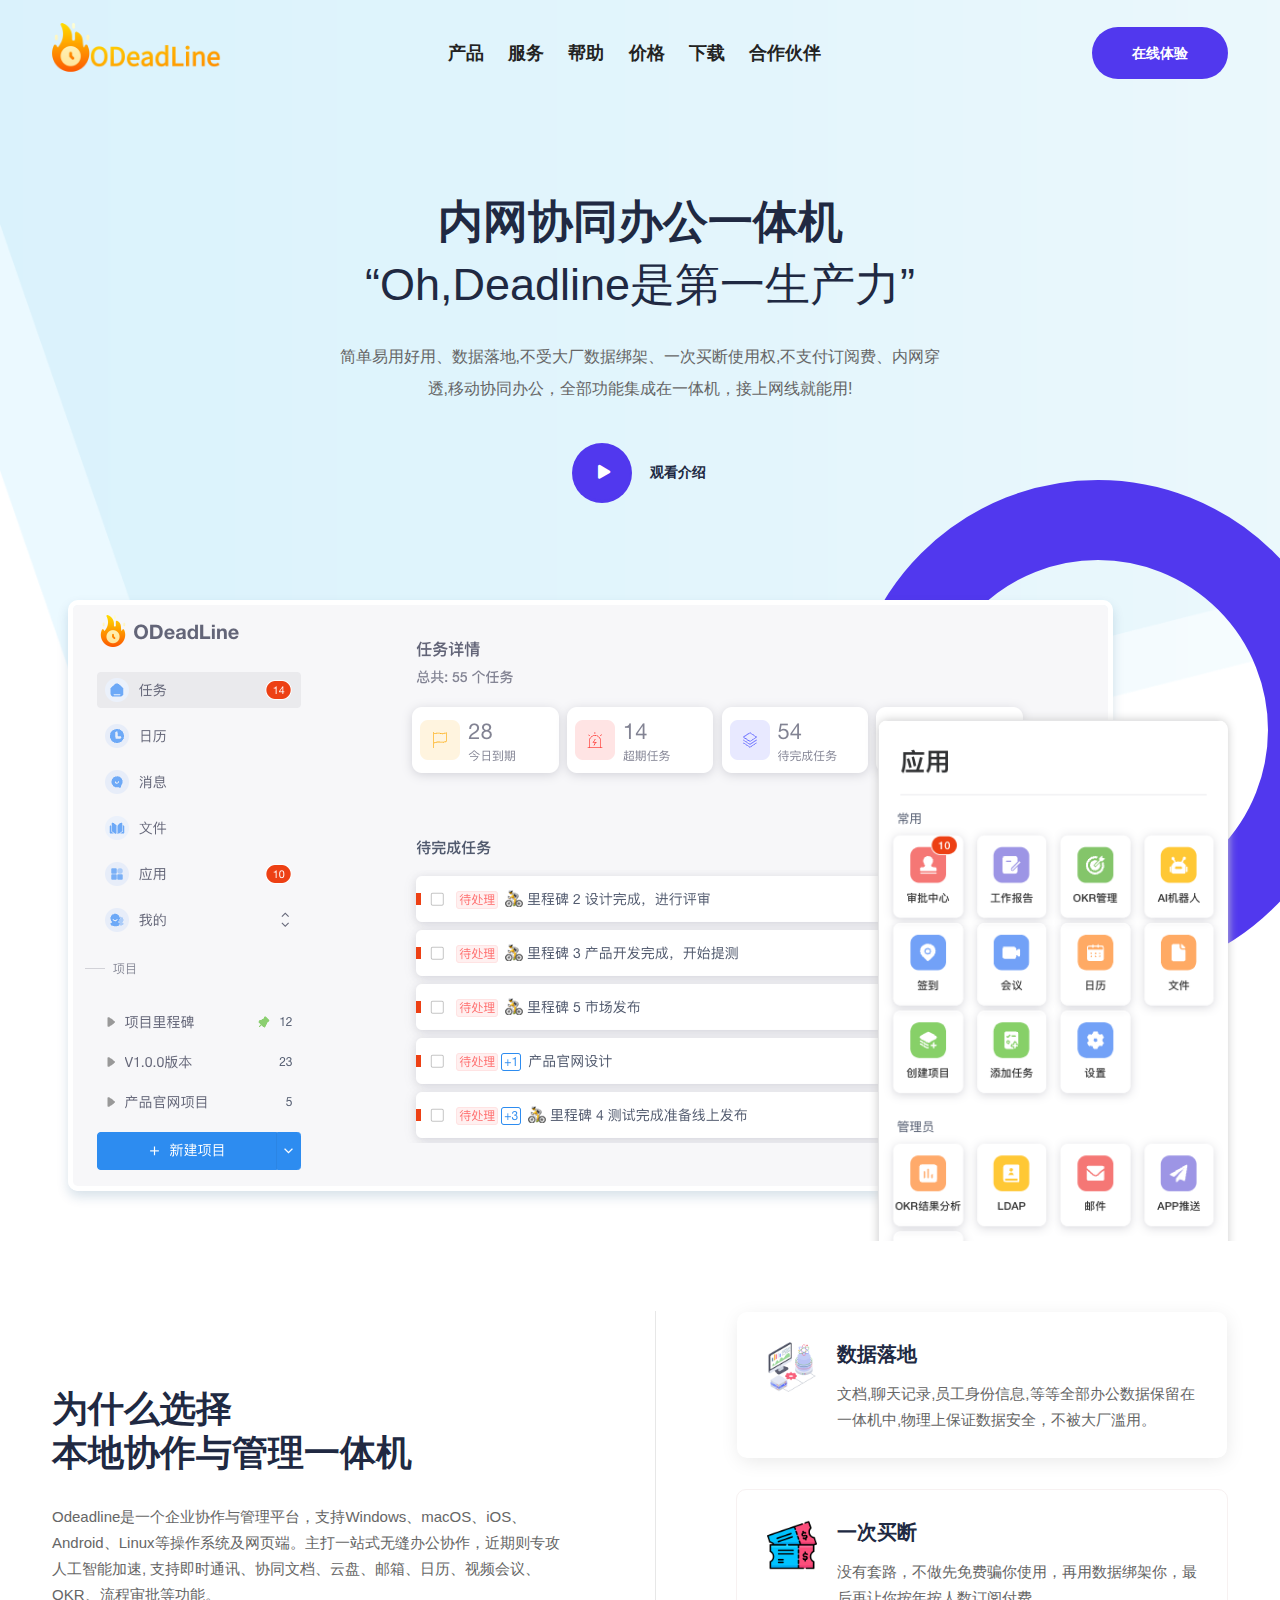
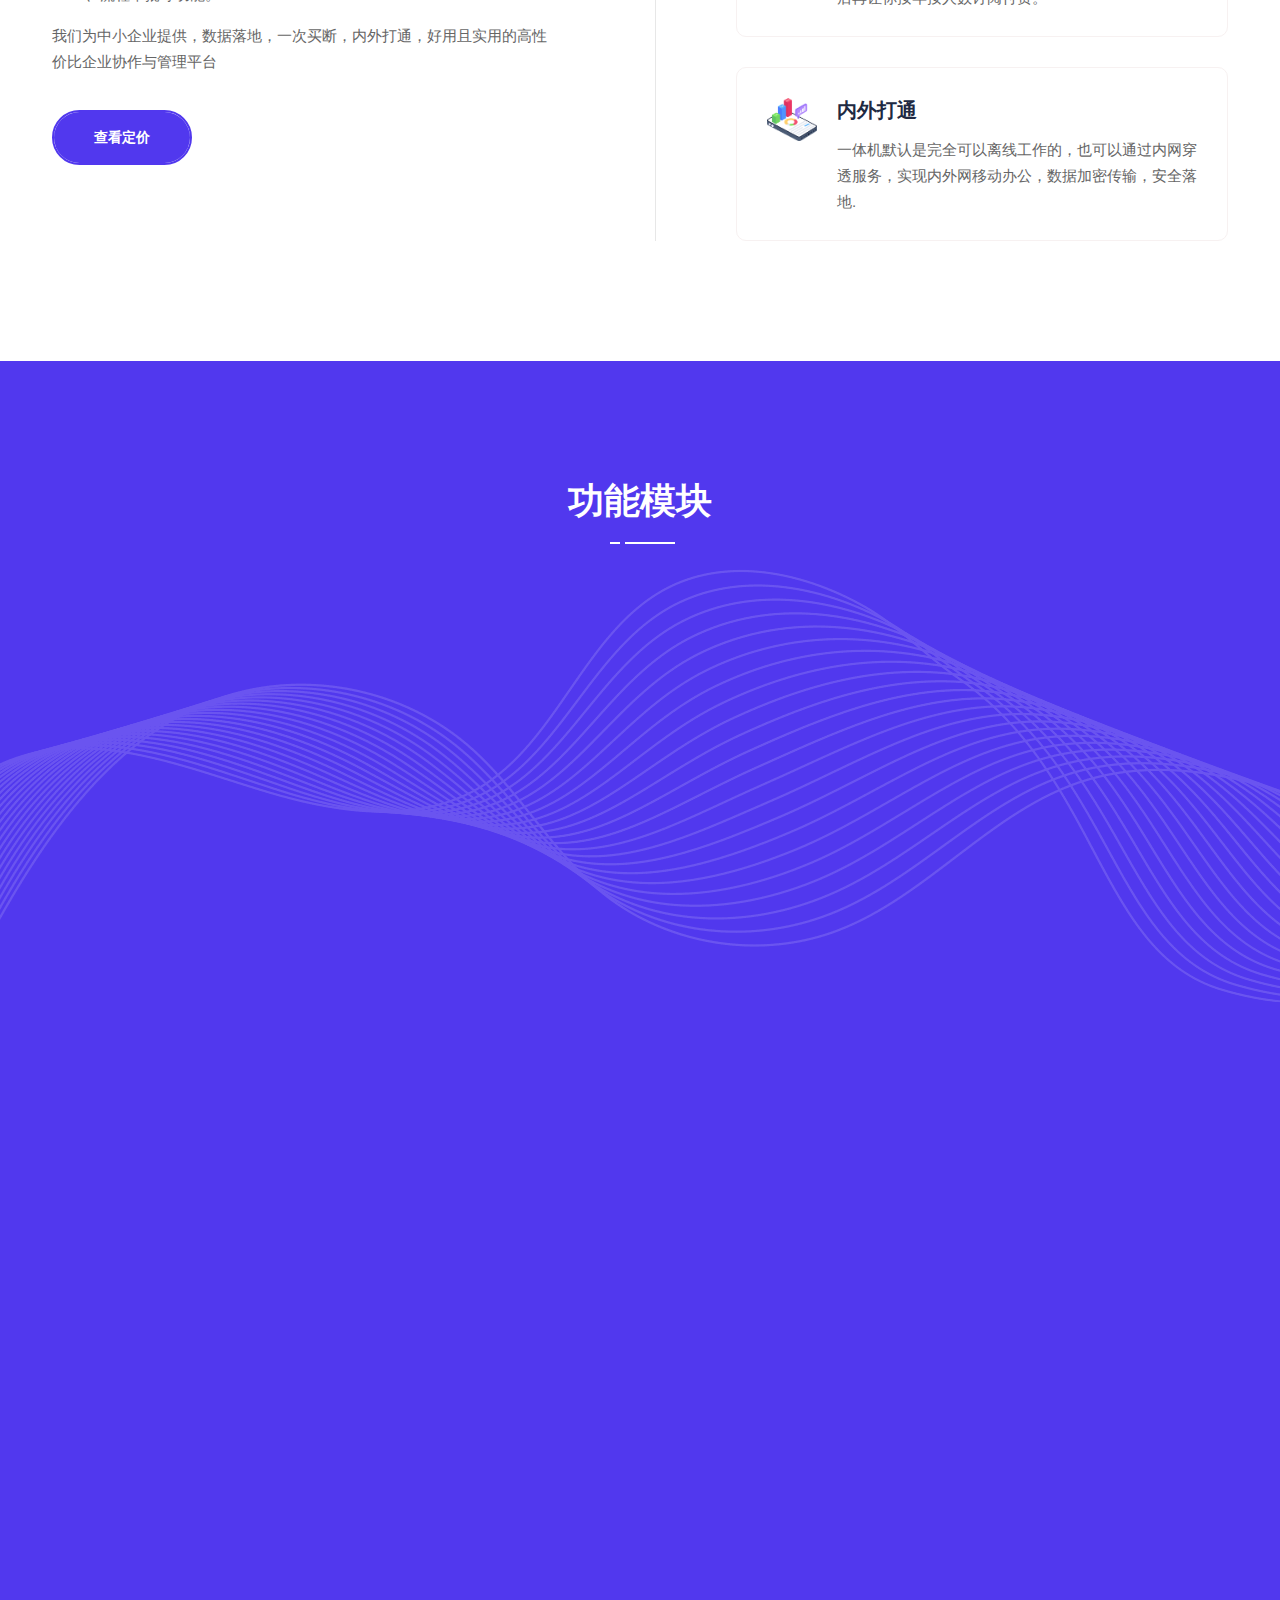
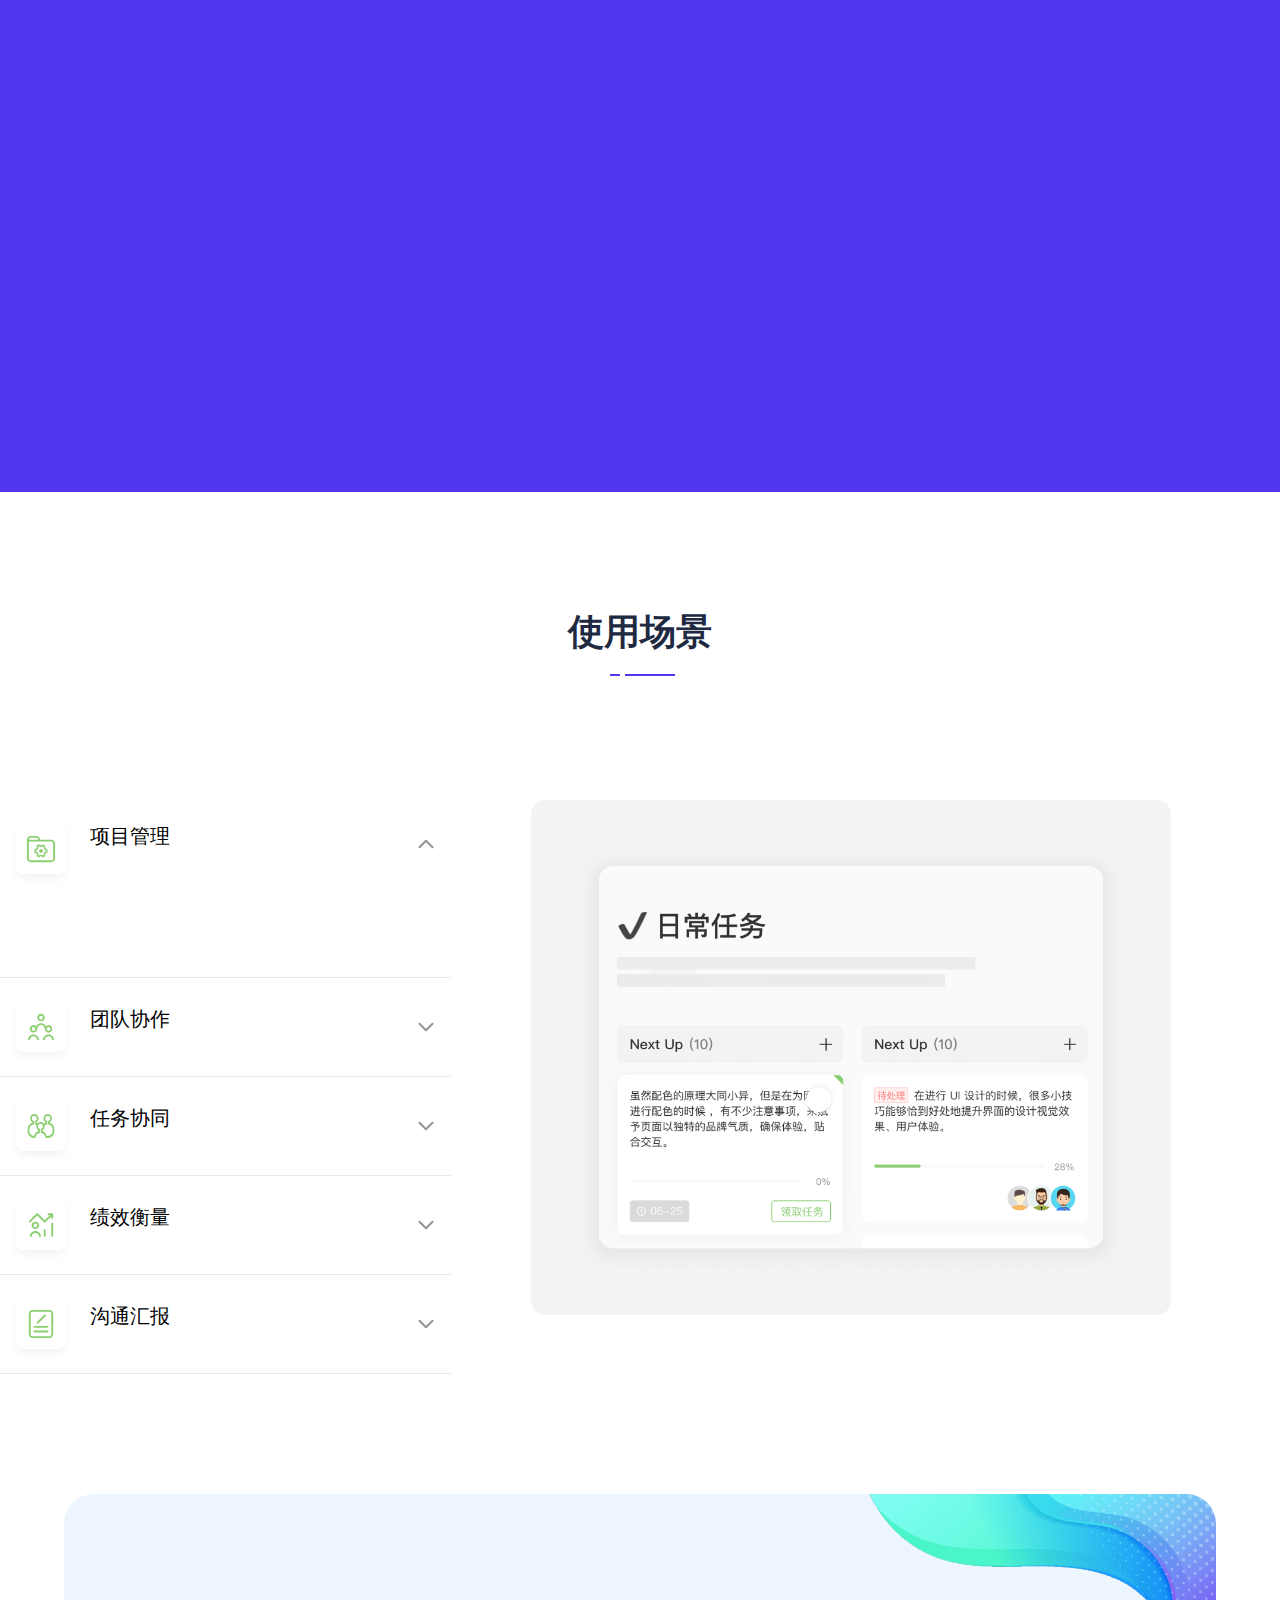
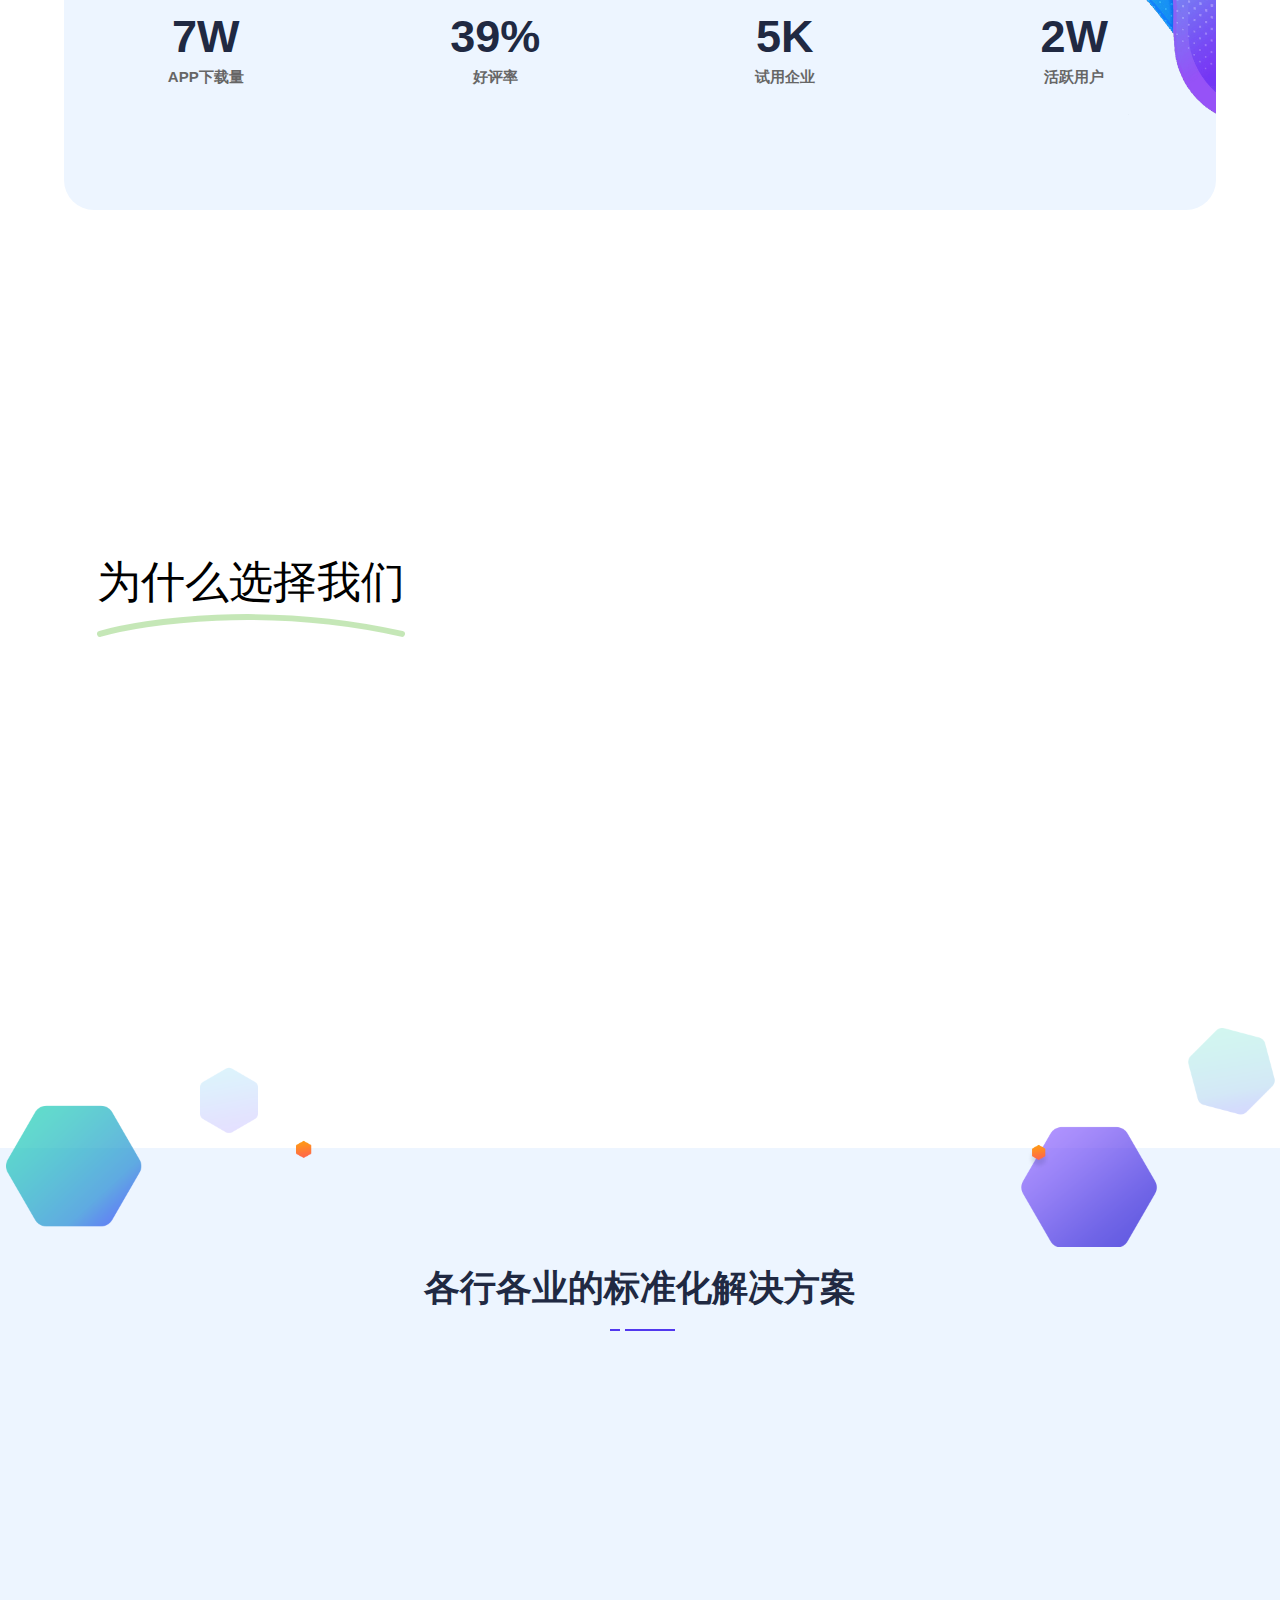
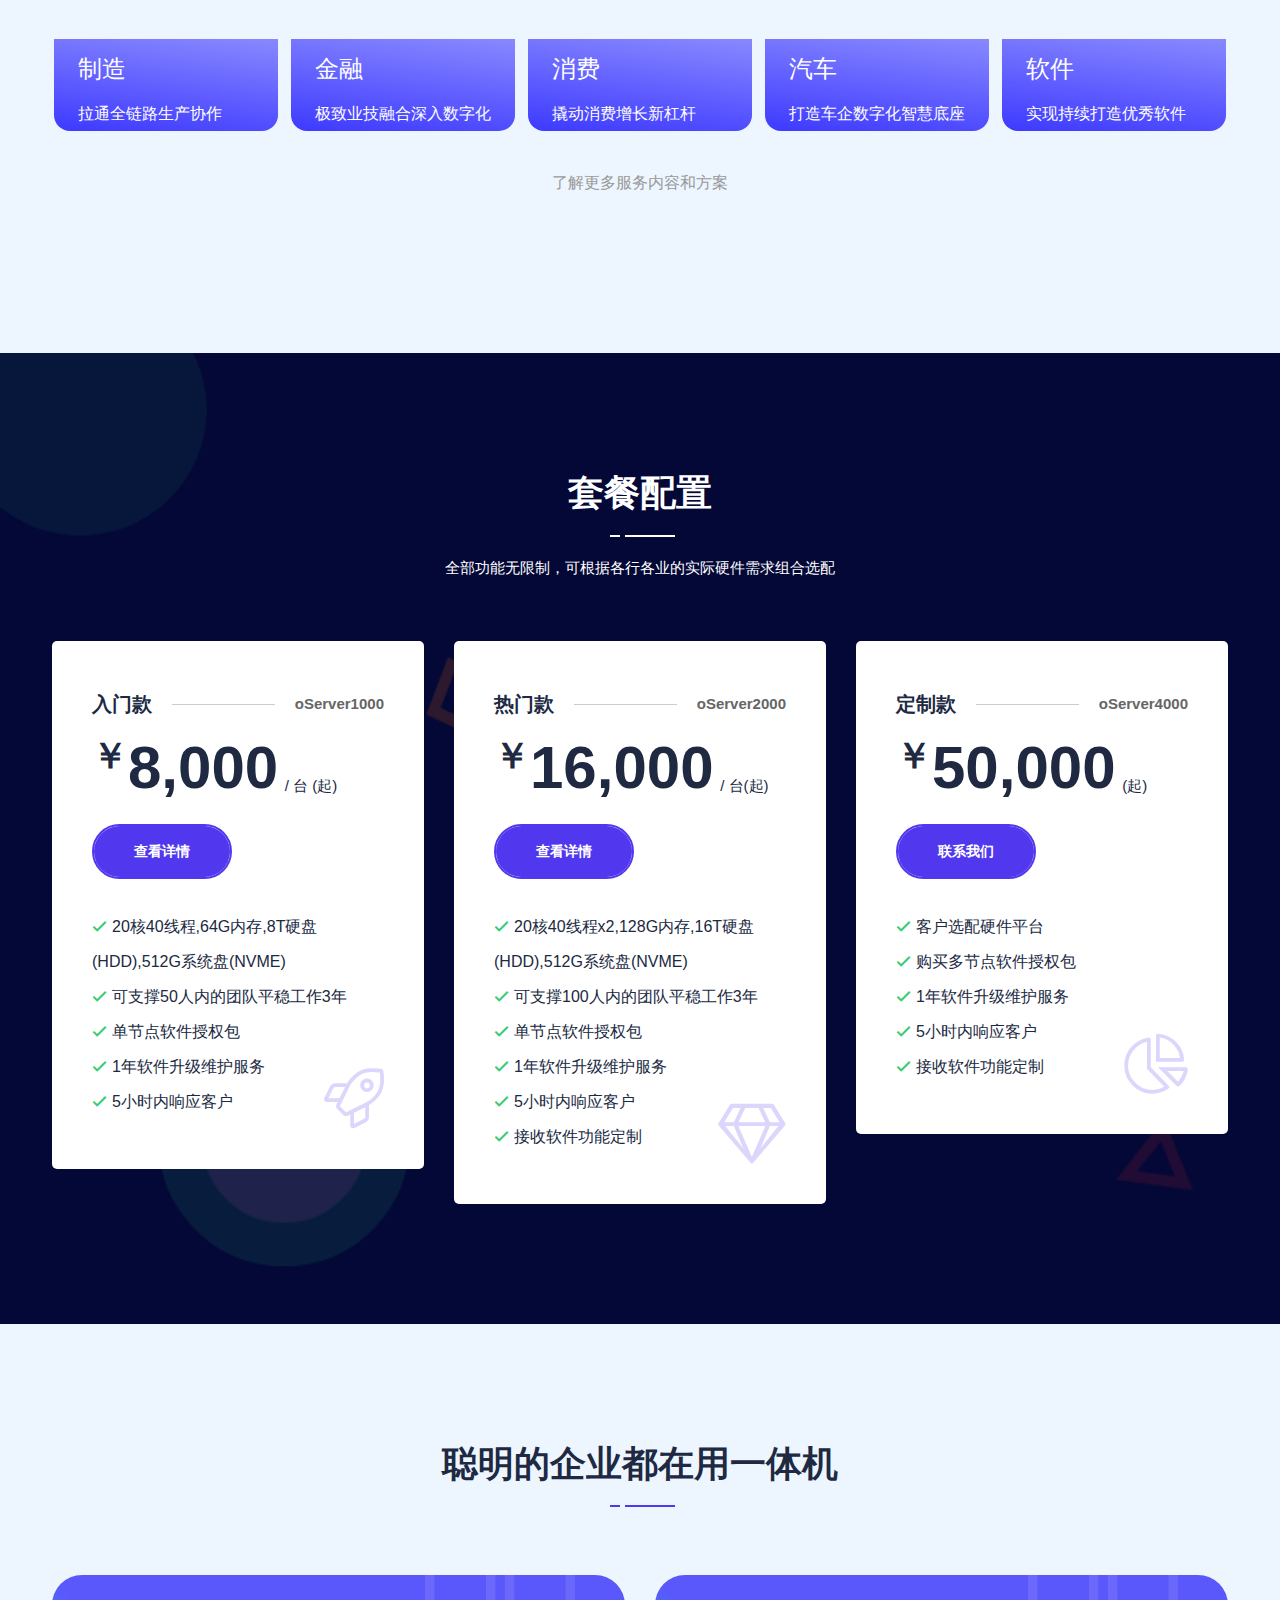
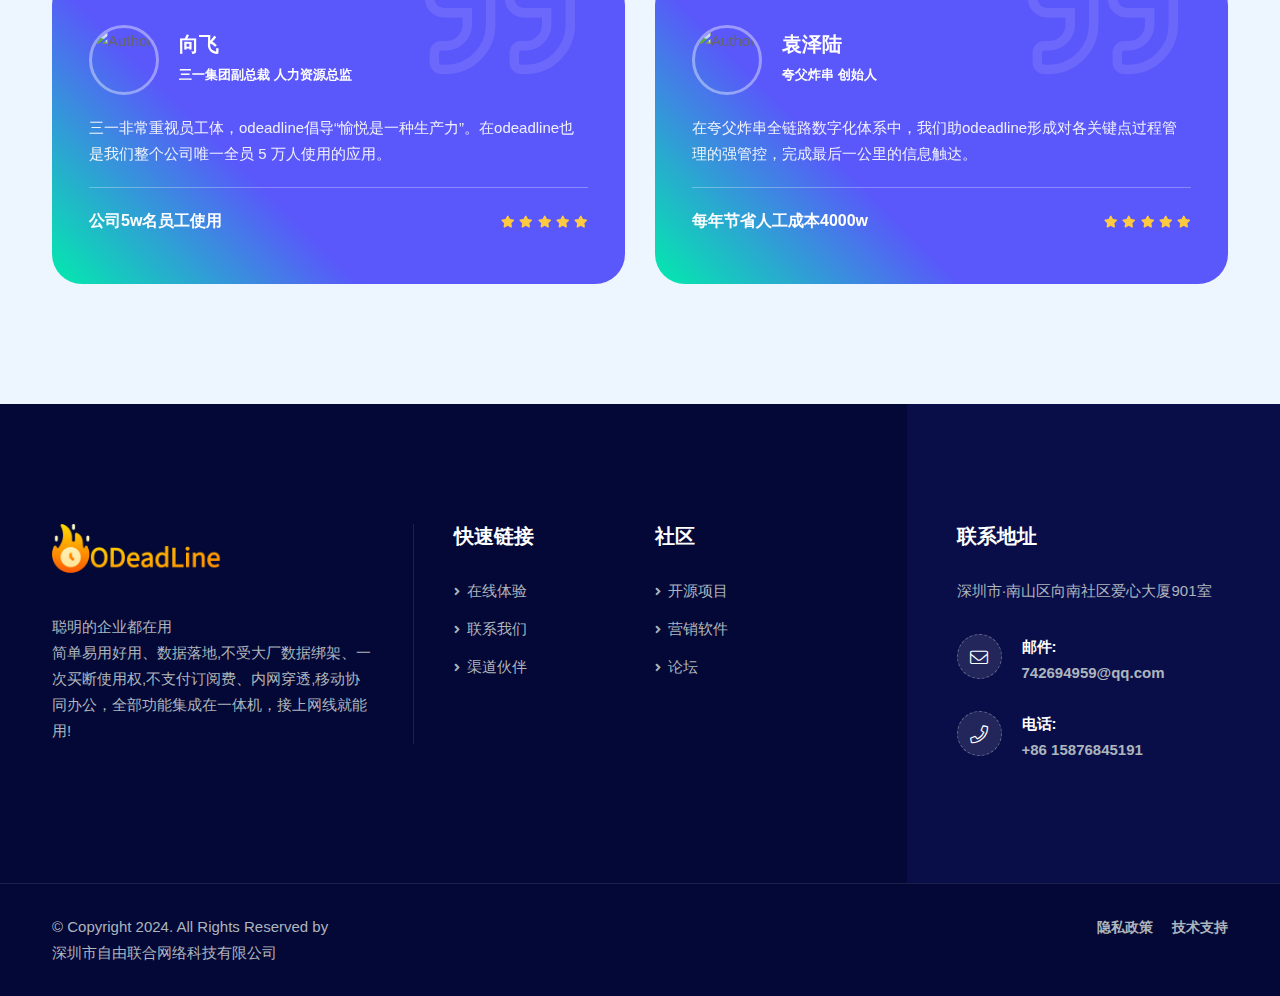
==== commit 3dddbf04: "feat(下载页和隐私页): 提交" ====
--- a/index.html
+++ b/index.html
@@ -8,7 +8,7 @@
     <meta name="description" content="企业本地协作与管理一体机" />
 
     <!-- ========== Page Title ========== -->
-    <title>企业协作与管理一体机</title>
+    <title>内网协同办公</title>
 
     <!-- ========== Favicon Icon ========== -->
     <link
@@ -108,6 +108,9 @@
                 <a href="price.html" >价格</a>
               </li>
               <li>
+                <a href="download.html" >下载</a>
+              </li>
+              <li>
                 <a href="partner.html">合作伙伴</a>
               </li>
             </ul>
@@ -150,7 +153,7 @@
           <div class="row align-center">
             <div class="col-lg-8 offset-lg-2 info">
               <h2 class="wow fadeInRight" data-wow-defaul="300ms">
-                企业协作与管理一体机<strong>“oh,deadline是第一生产力”</strong>
+                内网协同办公一体机<strong>“oh,deadline是第一生产力”</strong>
               </h2>
               <p class="wow fadeInLeft" data-wow-delay="500ms">
                 简单易用好用、数据落地,不受大厂数据绑架、一次买断使用权,不支付订阅费、内网穿透,移动协同办公，全部功能集成在一体机，接上网线就能用!
@@ -1755,7 +1758,7 @@
             <div class="col-lg-6 text-end link">
               <ul>
                 <li>
-                  <a target="_blank" href="https://plusale.com/privacy/">隐私政策</a>
+                  <a target="_blank" href="privacy.html">隐私政策</a>
                 </li>
                 <li>
                   <a target="_blank" href="https://uni.plusale.com/">技术支持</a>
--- a/assets/css/style.css
+++ b/assets/css/style.css
@@ -90,6 +90,7 @@
 	--bg-gradient: linear-gradient(45deg, #02ebad 0%, #5a57fb 50%);
 	--border-color: #E7E9E4;
 	--bg-fa-color: #fafafa;
+	--txt-theme-color: #5138ee;
 }
 
 
@@ -2216,7 +2217,7 @@
 .about-area .thumb img:nth-child(2) {
 	position: absolute;
 	right: 0;
-	bottom: -80px;
+	top: -34px;
 }
 
 .about-area .about-items .info {
